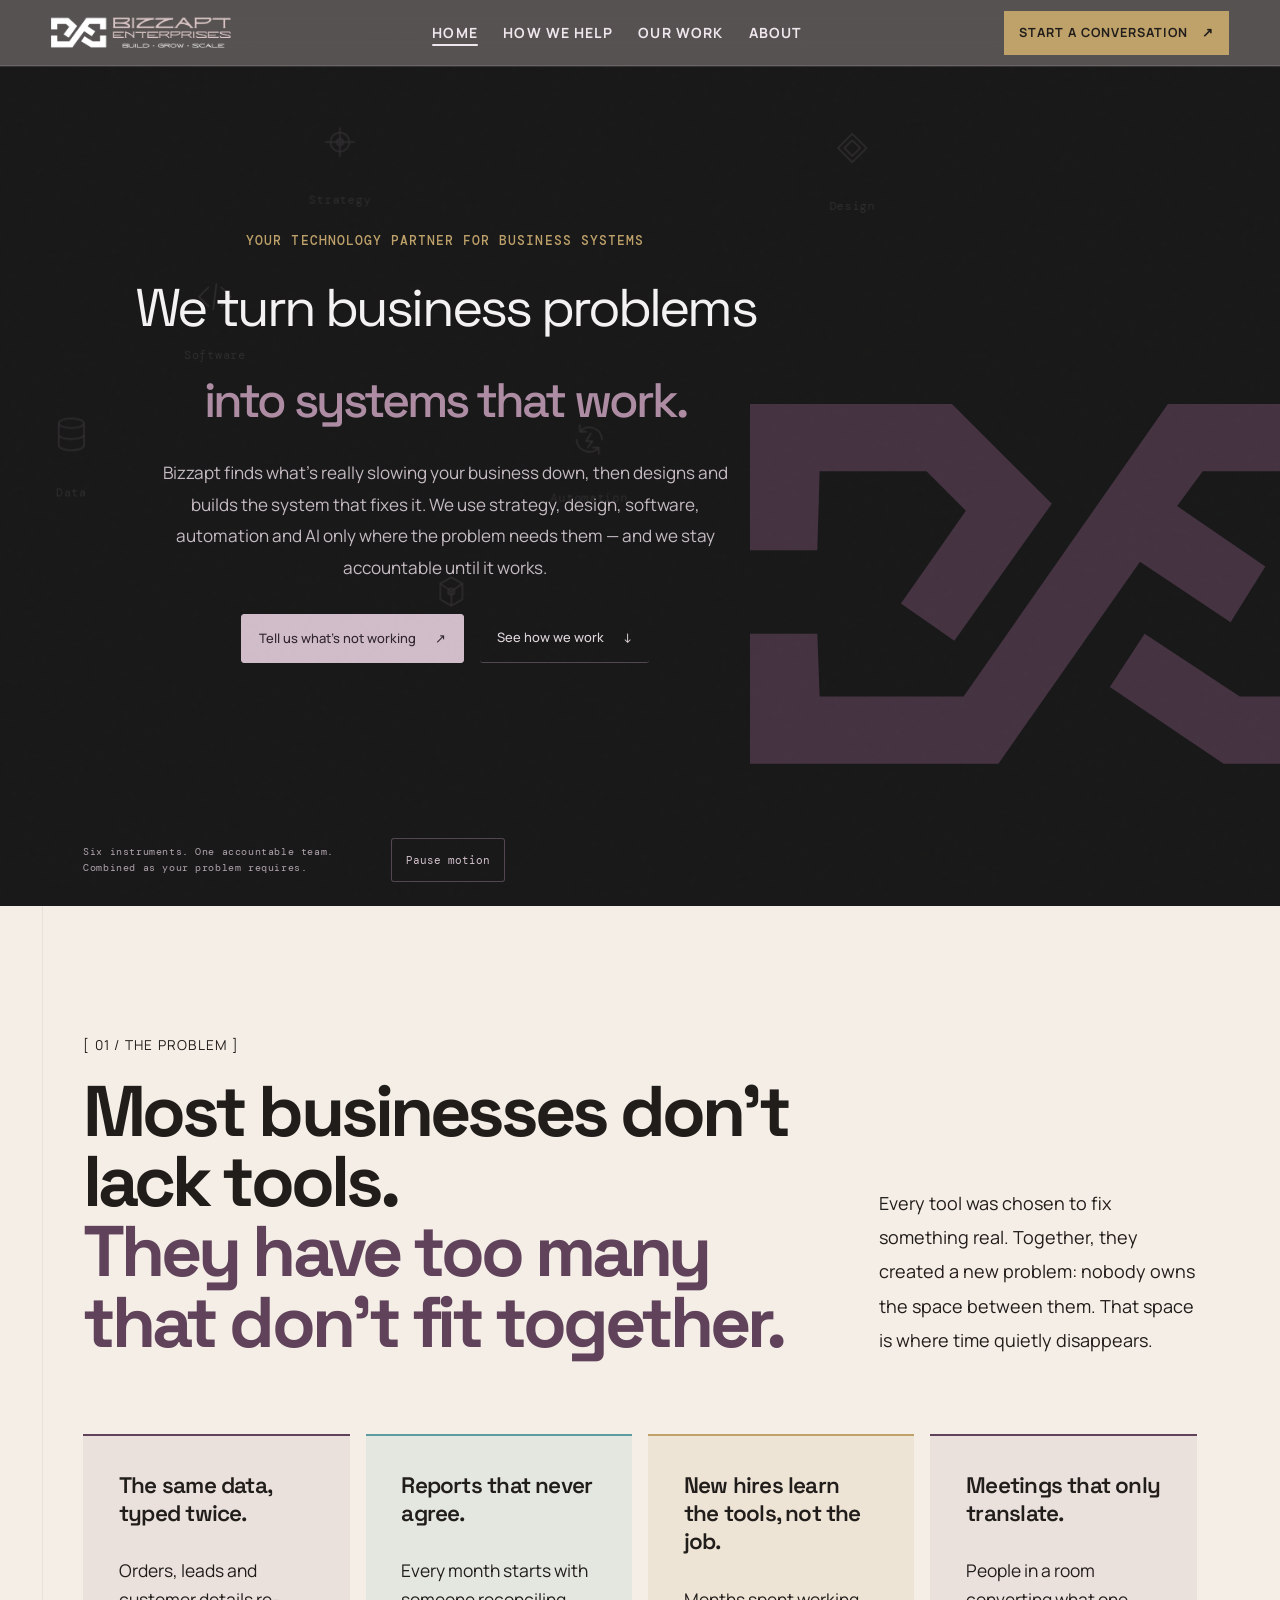
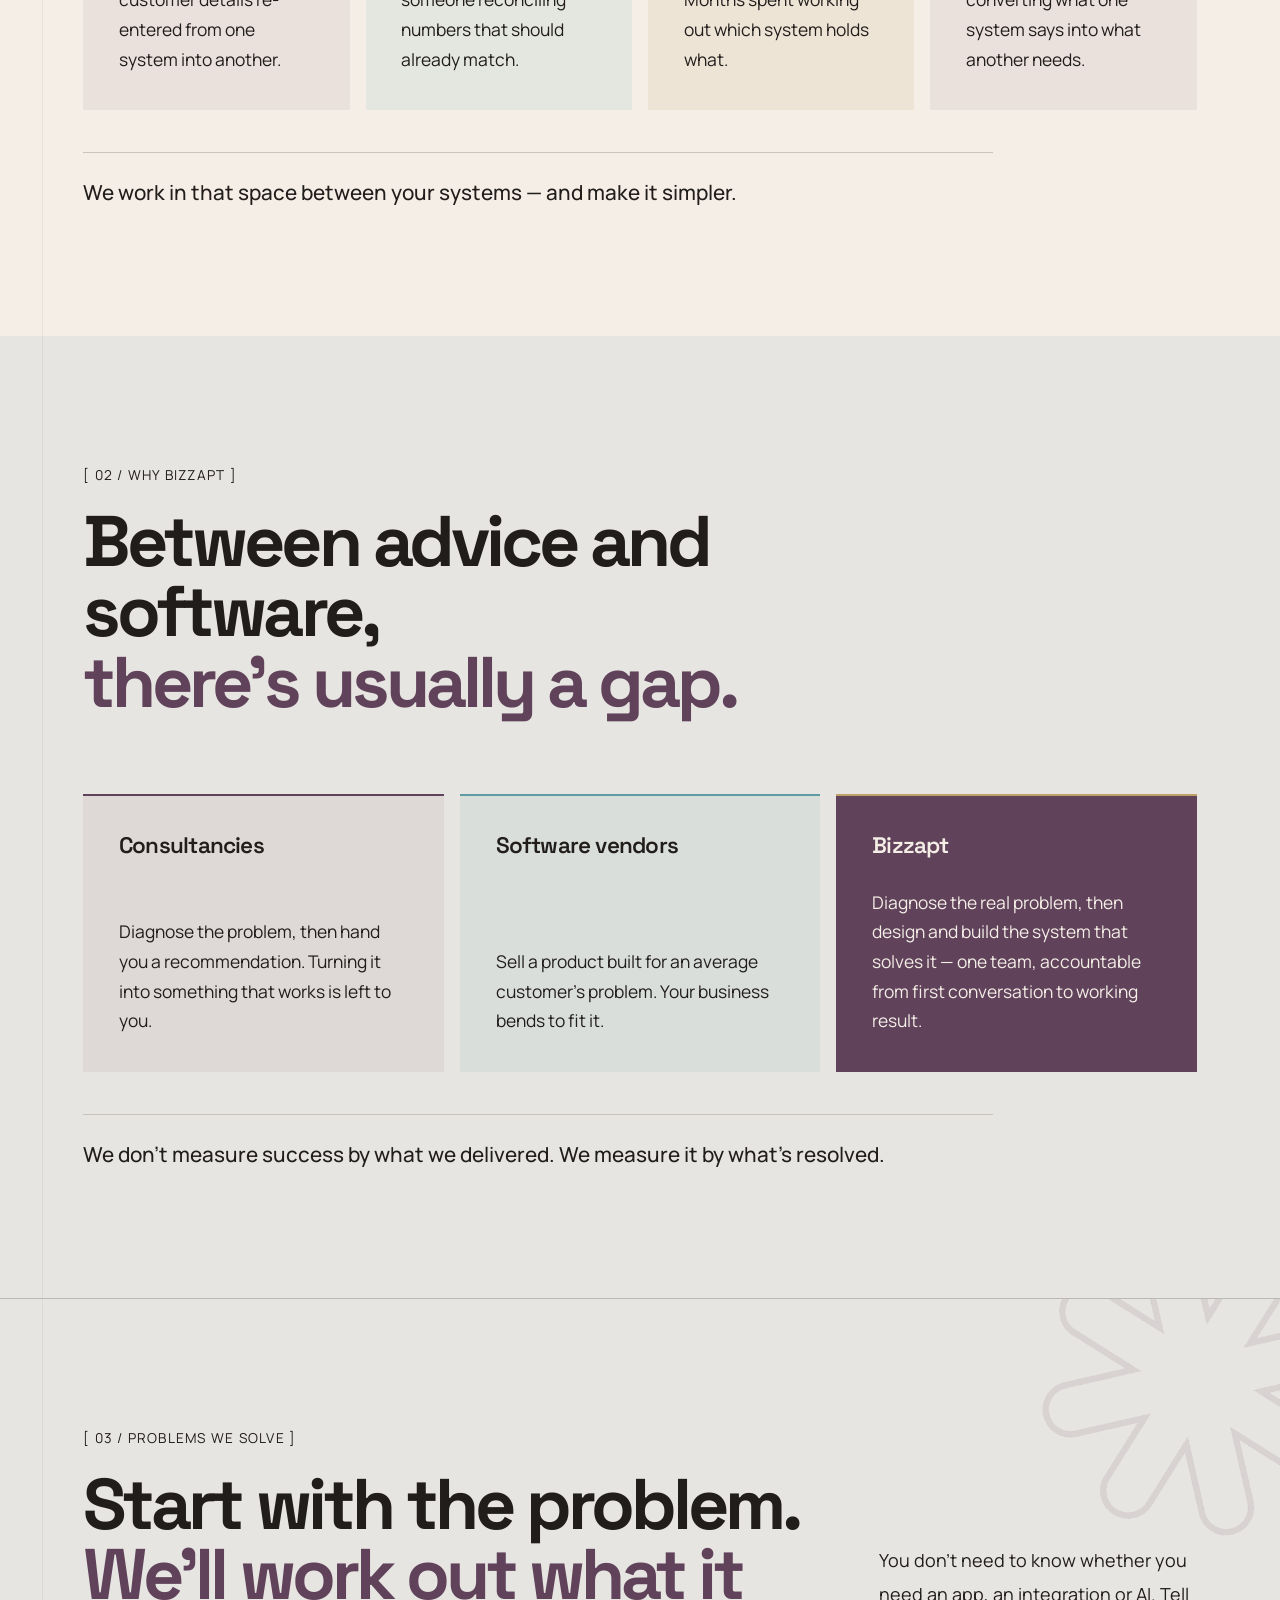
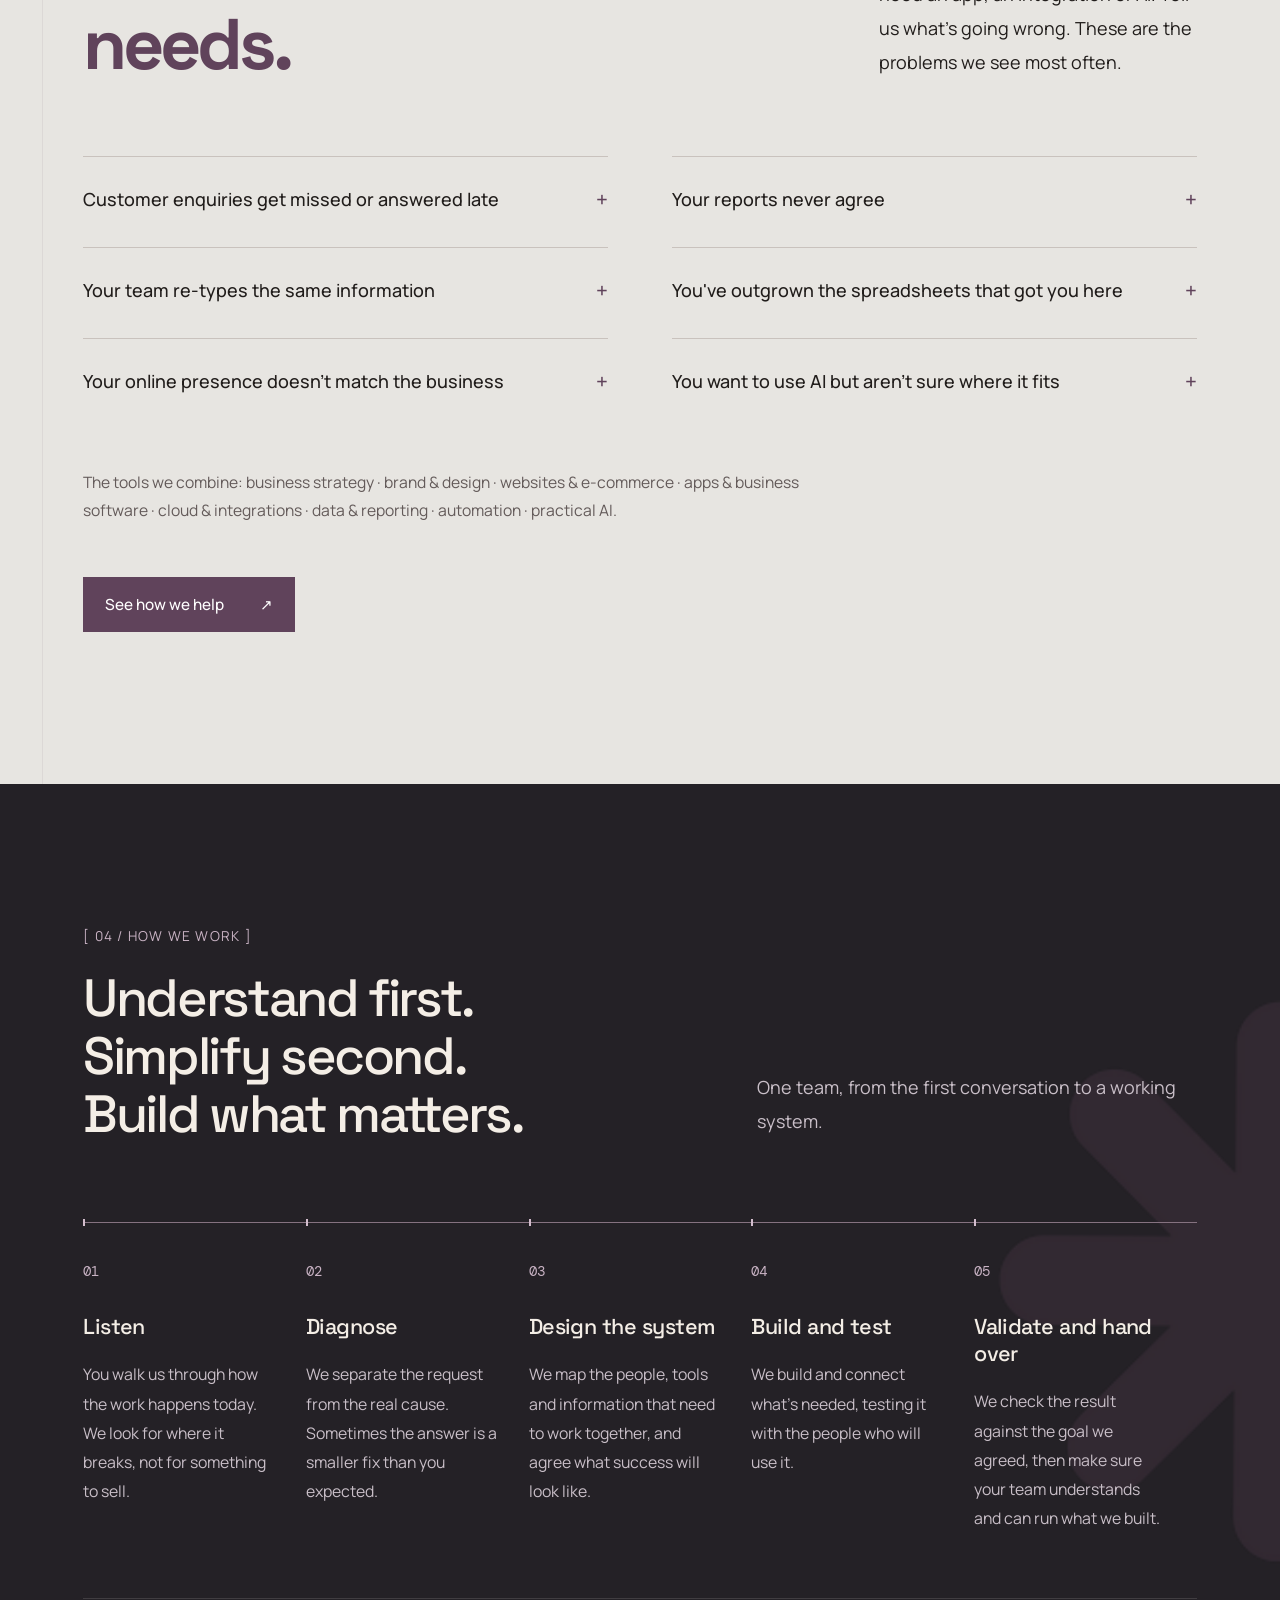
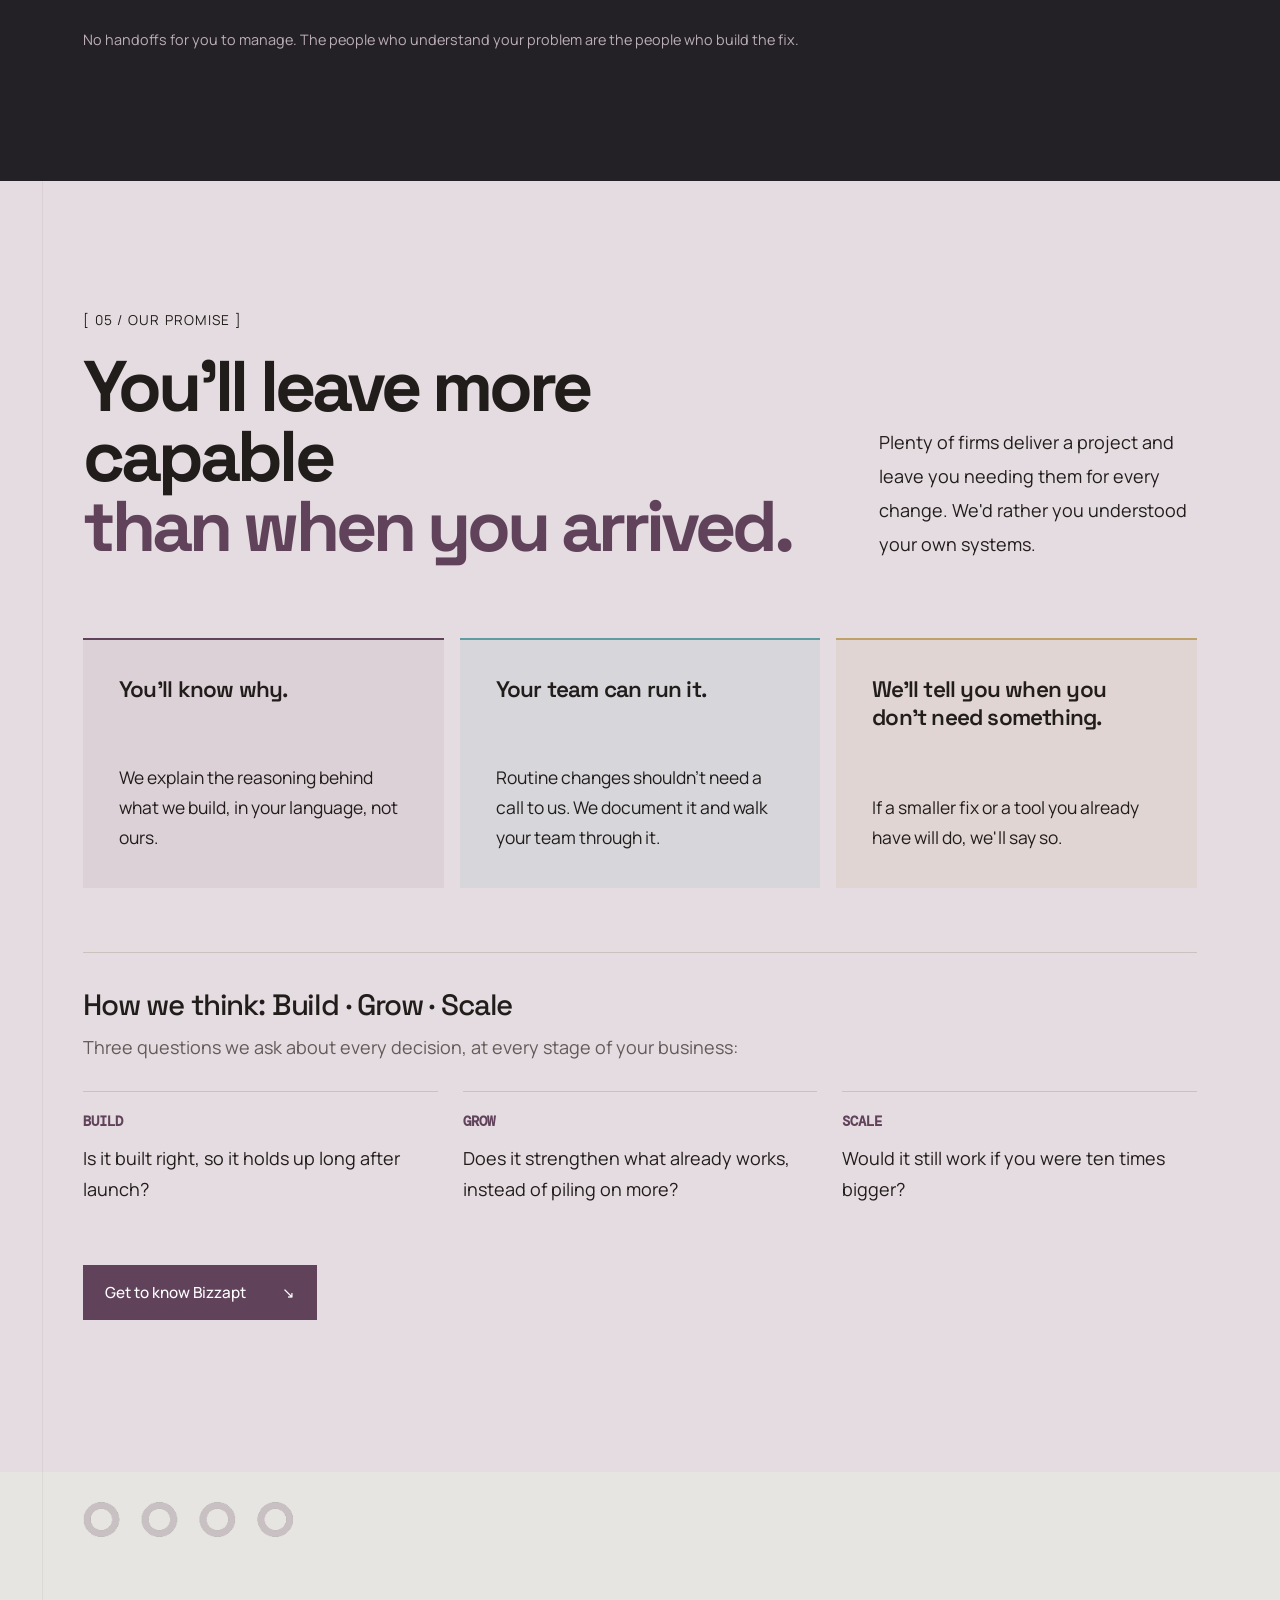
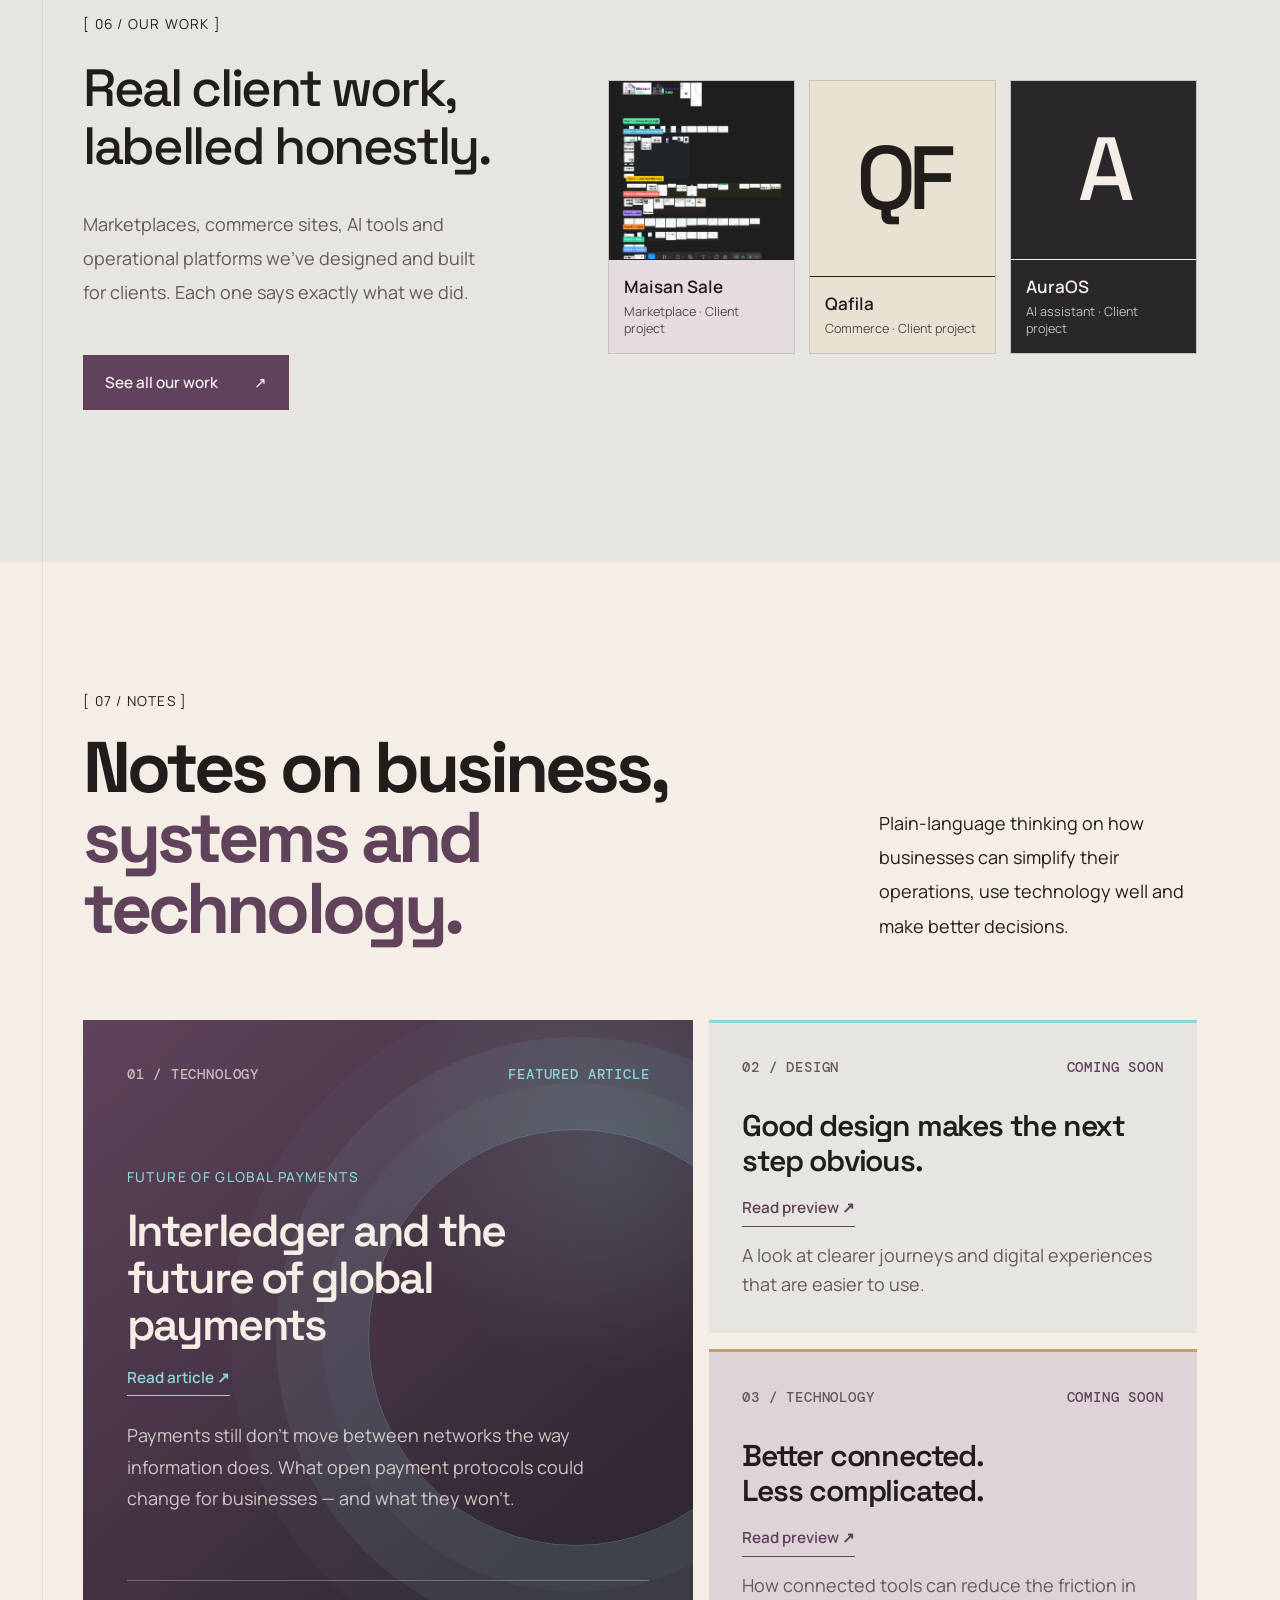
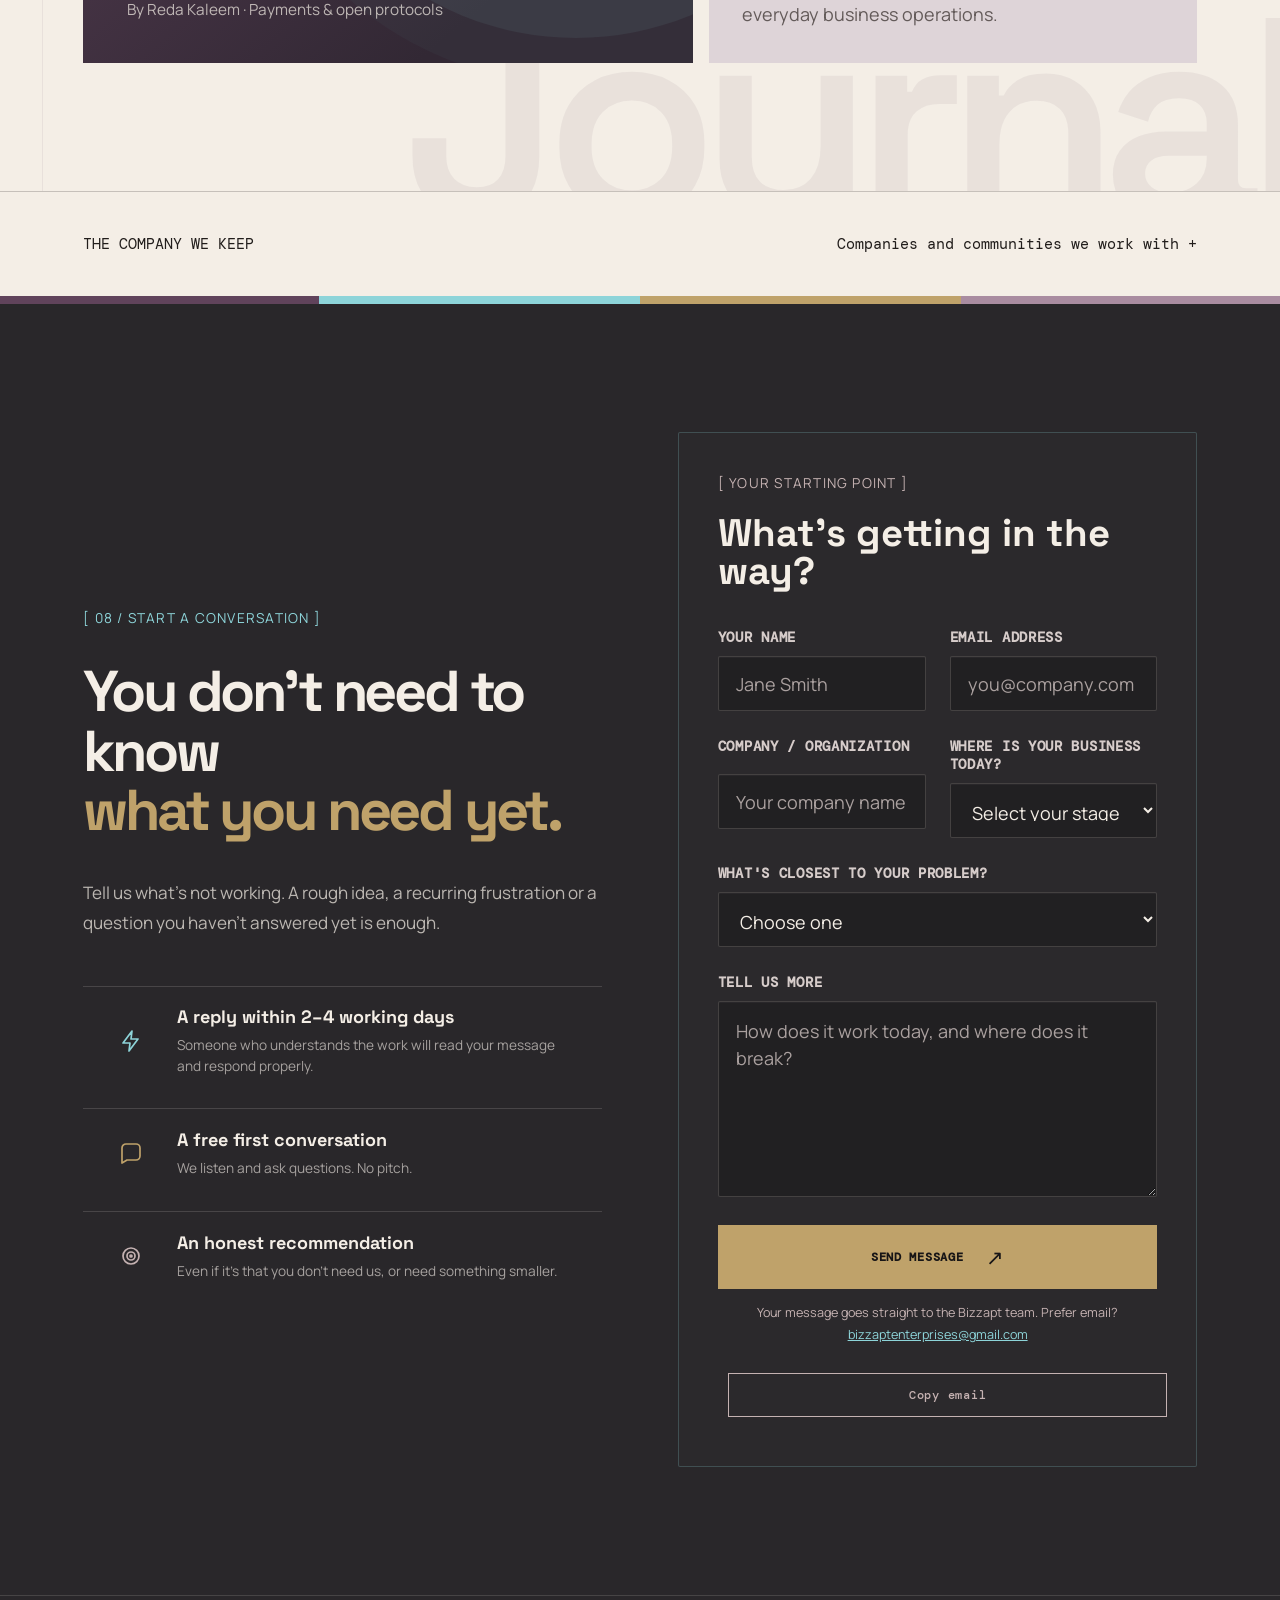
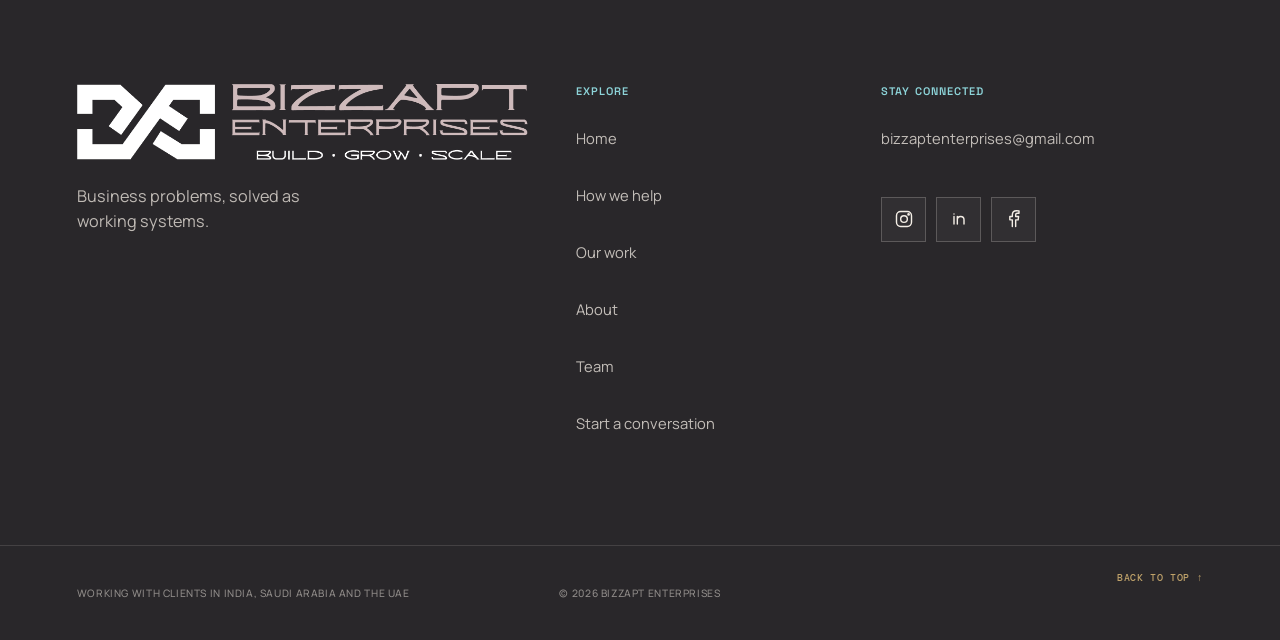
==== index.html @ 028627ac "Finalize responsive headline and refresh asset caches" ====
<!DOCTYPE html>

<html lang="en">
<head>
<meta charset="utf-8"/>
<meta content="width=device-width, initial-scale=1" name="viewport"/>
<meta content="Bizzapt finds what's slowing your business down, then designs and builds the system that fixes it — and stays accountable until it works." name="description"/>
<meta content="#f4eee6" name="theme-color"/>
<title>Bizzapt — Business problems, solved as working systems</title>
<link href="assets/logo.svg" media="(prefers-color-scheme: light)" rel="icon" type="image/svg+xml"/>
<link href="assets/favicon-dark.png" media="(prefers-color-scheme: dark)" rel="icon" type="image/png"/>
<link href="https://fonts.googleapis.com" rel="preconnect"/>
<link crossorigin="" href="https://fonts.gstatic.com" rel="preconnect"/>
<link href="https://fonts.googleapis.com/css2?family=DM+Mono:wght@400;500&amp;family=Manrope:wght@400;500;600;700;800&amp;family=Space+Grotesk:wght@400;500;600;700&amp;display=swap" rel="stylesheet"/>
<link href="styles.css" rel="stylesheet"/>
<link href="connections.css?v=spec-1" rel="stylesheet"/><meta content="Bizzapt" property="og:site_name"/><meta content="website" property="og:type"/><meta content="Bizzapt — Business problems, solved as working systems" property="og:title"/><meta content="Bizzapt finds what's slowing your business down, then designs and builds the system that fixes it — and stays accountable until it works." property="og:description"/><meta content="https://bizzapt-web.vercel.app/assets/bizzapt-social.png" property="og:image"/>
<meta content="1733" property="og:image:width"/>
<meta content="907" property="og:image:height"/>
<meta content="Bizzapt. Understand first. Simplify second. Build what matters." property="og:image:alt"/>
<meta content="summary_large_image" name="twitter:card"/>
<meta content="Bizzapt — Business problems, solved as working systems" name="twitter:title"/>
<meta content="Bizzapt finds what's slowing your business down, then designs and builds the system that fixes it — and stays accountable until it works." name="twitter:description"/>
<meta content="https://bizzapt-web.vercel.app/assets/bizzapt-social.png" name="twitter:image"/>
<link href="hero-field.css?v=6" rel="stylesheet"/><link href="typography.css?v=1" rel="stylesheet"/><link as="image" href="assets/brand-logo-dark.png" rel="preload"/><link href="spacing.css?v=blog-design-2" rel="stylesheet"/><link href="readability.css?v=1" rel="stylesheet"/><link href="homepage-spec.css?v=1" rel="stylesheet"/></head>
<body class="connected-site connected-home"><a class="skip-link" href="#main-content">Skip to main content</a>
<div aria-hidden="true" class="noise"></div>
<header class="site-header is-dark">
<a aria-label="Bizzapt home" class="brand" href="index.html"><img alt="Bizzapt" class="brand-lockup" data-logo-dark="assets/brand-logo-dark.png" data-logo-light="assets/brand-logo-light-v2.png" decoding="async" height="90" src="assets/brand-logo-dark.png" width="525"/></a>
<button aria-controls="primary-navigation" aria-expanded="false" aria-label="Open navigation" class="menu-toggle" type="button">MENU</button>
<nav aria-label="Primary navigation" class="desktop-nav" id="primary-navigation">
<a aria-current="page" class="active" href="index.html">Home</a><a href="services.html">How we help</a><a href="projects.html">Our work</a><a href="about.html">About</a>
</nav>
<a class="nav-cta" href="#contact">Start a conversation <span aria-hidden="true">↗</span></a>
</header>
<main id="main-content" tabindex="-1">
<section aria-labelledby="hero-title" class="floating-hero"><img alt="Bizzapt" class="hero-brand-mark" height="390" loading="eager" src="assets/logo.svg" width="700"/><ul aria-label="Explore our connected capabilities" class="solution-field"><li class="floating-module" style="--home-x:15%;--home-y:17%;--module-index:0"><div class="float-motion"><a aria-describedby="hero-detail-strategy" aria-label="Explore Strategy" class="floating-solution" data-solution="strategy" href="#ecosystem"><span class="solution-symbol"><svg aria-hidden="true" viewbox="0 0 24 24"><path d="M12 3v18M3 12h18"></path><circle cx="12" cy="12" r="6"></circle><circle cx="12" cy="12" r="2"></circle></svg></span><span class="solution-name">Strategy</span><span class="solution-detail" id="hero-detail-strategy"><strong>Strategy</strong><span>Find the real problem before choosing a fix.</span></span></a></div></li><li class="floating-module" style="--home-x:41%;--home-y:12%;--module-index:1"><div class="float-motion"><a aria-describedby="hero-detail-brand" aria-label="Explore Design" class="floating-solution" data-solution="brand" href="#ecosystem"><span class="solution-symbol"><svg aria-hidden="true" viewbox="0 0 24 24"><path d="m12 3 9 9-9 9-9-9Z"></path><path d="m12 7 5 5-5 5-5-5Z"></path></svg></span><span class="solution-name">Design</span><span class="solution-detail" id="hero-detail-brand"><strong>Design</strong><span>Make the system easy to use and easy to trust.</span></span></a></div></li><li class="floating-module" style="--home-x:83%;--home-y:19%;--module-index:2"><div class="float-motion"><a aria-describedby="hero-detail-software" aria-label="Explore Software" class="floating-solution" data-solution="software" href="#ecosystem"><span class="solution-symbol"><svg aria-hidden="true" viewbox="0 0 24 24"><path d="m8 6-6 6 6 6m8-12 6 6-6 6m-3-14-2 16"></path></svg></span><span class="solution-name">Software</span><span class="solution-detail" id="hero-detail-software"><strong>Software</strong><span>Build tools around how your team actually works.</span></span></a></div></li><li class="floating-module" style="--home-x:18%;--home-y:75%;--module-index:3"><div class="float-motion"><a aria-describedby="hero-detail-data" aria-label="Explore Data" class="floating-solution" data-solution="data" href="#ecosystem"><span class="solution-symbol"><svg aria-hidden="true" viewbox="0 0 24 24"><ellipse cx="12" cy="5" rx="8" ry="3"></ellipse><path d="M4 5v14c0 4 16 4 16 0V5M4 12c0 4 16 4 16 0"></path></svg></span><span class="solution-name">Data</span><span class="solution-detail" id="hero-detail-data"><strong>Data</strong><span>Give everyone one version of the numbers.</span></span></a></div></li><li class="floating-module" style="--home-x:76%;--home-y:71%;--module-index:4"><div class="float-motion"><a aria-describedby="hero-detail-automation" aria-label="Explore Automation" class="floating-solution" data-solution="automation" href="#ecosystem"><span class="solution-symbol"><svg aria-hidden="true" viewbox="0 0 24 24"><path d="M6 7a8 8 0 0 1 14 5M18 17a8 8 0 0 1-14-5M6 3v4h4m8 14v-4h-4"></path><path d="m13 8-3 5h4l-3 4"></path></svg></span><span class="solution-name">Automation</span><span class="solution-detail" id="hero-detail-automation"><strong>Automation</strong><span>Remove the work people repeat by hand.</span></span></a></div></li><li class="floating-module" style="--home-x:90%;--home-y:48%;--module-index:5"><div class="float-motion"><a aria-describedby="hero-detail-ai" aria-label="Explore AI" class="floating-solution" data-solution="ai" href="#ecosystem"><span class="solution-symbol"><svg aria-hidden="true" viewbox="0 0 24 24"><path d="m12 3 7 4v10l-7 4-7-4V7Z"></path><path d="m5 7 7 5 7-5m-7 5v9"></path><circle cx="12" cy="12" r="2"></circle></svg></span><span class="solution-name">AI</span><span class="solution-detail" id="hero-detail-ai"><strong>AI</strong><span>Handle the volume; leave the judgment with people.</span></span></a></div></li></ul><div class="field-copy"><p class="field-eyebrow">Your technology partner for business systems</p><h1 id="hero-title">We turn business problems<br/><strong><em>into systems that work.</em></strong></h1><p class="field-description">Bizzapt finds what's really slowing your business down, then designs and builds the system that fixes it. We use strategy, design, software, automation and AI only where the problem needs them — and we stay accountable until it works.</p><div class="field-actions"><a class="field-primary" href="#contact">Tell us what's not working <span aria-hidden="true">↗</span></a><a class="field-secondary" href="#process">See how we work <span aria-hidden="true">↓</span></a></div></div><div class="field-footer"><span>Six instruments. One accountable team. Combined as your problem requires.</span><button aria-pressed="false" class="field-motion-toggle" type="button"><span data-motion-control-label="">Pause motion</span></button></div></section><section aria-labelledby="problem-title" class="connected-section home-problem" id="problem"><header class="connected-heading"><div><p class="section-tag">[ 01 / THE PROBLEM ]</p><h2 id="problem-title">Most businesses don't lack tools.<br/><em>They have too many that don't fit together.</em></h2></div><p>Every tool was chosen to fix something real. Together, they created a new problem: nobody owns the space between them. That space is where time quietly disappears.</p></header><div class="home-card-grid home-card-grid-four"><article><h3>The same data, typed twice.</h3><p>Orders, leads and customer details re-entered from one system into another.</p></article><article><h3>Reports that never agree.</h3><p>Every month starts with someone reconciling numbers that should already match.</p></article><article><h3>New hires learn the tools, not the job.</h3><p>Months spent working out which system holds what.</p></article><article><h3>Meetings that only translate.</h3><p>People in a room converting what one system says into what another needs.</p></article></div><p class="home-section-note">We work in that space between your systems — and make it simpler.</p></section><section aria-labelledby="why-title" class="connected-section home-why" id="why-bizzapt"><header class="connected-heading"><div><p class="section-tag">[ 02 / WHY BIZZAPT ]</p><h2 id="why-title">Between advice and software,<br/><em>there's usually a gap.</em></h2></div></header><div class="home-card-grid"><article><h3>Consultancies</h3><p>Diagnose the problem, then hand you a recommendation. Turning it into something that works is left to you.</p></article><article><h3>Software vendors</h3><p>Sell a product built for an average customer's problem. Your business bends to fit it.</p></article><article class="is-bizzapt"><h3>Bizzapt</h3><p>Diagnose the real problem, then design and build the system that solves it — one team, accountable from first conversation to working result.</p></article></div><p class="home-section-note">We don't measure success by what we delivered. We measure it by what's resolved.</p></section>
<section aria-labelledby="ecosystem-title" class="connected-section ecosystem" id="ecosystem">
<header class="connected-heading"><div><p class="section-tag">[ 03 / PROBLEMS WE SOLVE ]</p><h2 id="ecosystem-title">Start with the problem.<br/><em>We'll work out what it needs.</em></h2></div><p>You don't need to know whether you need an app, an integration or AI. Tell us what's going wrong. These are the problems we see most often.</p></header>
<span aria-hidden="true" id="solutions"></span><div class="ecosystem-simple home-problems-grid"><details class="ecosystem-service"><summary data-node="strategy">Customer enquiries get missed or answered late<span aria-hidden="true">+</span></summary><p>A website, CRM and automated follow-up connected, so every enquiry has an owner and nothing waits in an inbox.</p></details><details class="ecosystem-service"><summary data-node="data">Your reports never agree<span aria-hidden="true">+</span></summary><p>One source of truth for the numbers, so the weekly reconciliation disappears instead of getting faster.</p></details><details class="ecosystem-service"><summary data-node="automation">Your team re-types the same information<span aria-hidden="true">+</span></summary><p>Systems that share data with each other, so it's entered once.</p></details><details class="ecosystem-service"><summary data-node="software">You've outgrown the spreadsheets that got you here<span aria-hidden="true">+</span></summary><p>Software built around how your business actually runs, including its exceptions.</p></details><details class="ecosystem-service"><summary data-node="brand">Your online presence doesn't match the business<span aria-hidden="true">+</span></summary><p>A clear brand and website that explain what you do and turn interest into enquiries or sales.</p></details><details class="ecosystem-service"><summary data-node="ai">You want to use AI but aren't sure where it fits<span aria-hidden="true">+</span></summary><p>AI on the repetitive, high-volume parts of the work, with people reviewing anything that matters.</p></details></div>
<p class="home-tools-line">The tools we combine: business strategy · brand &amp; design · websites &amp; e-commerce · apps &amp; business software · cloud &amp; integrations · data &amp; reporting · automation · practical AI.</p><a class="peek-cta" href="services.html">See how we help <span aria-hidden="true">↗</span></a></section>
<section aria-labelledby="process-title" class="work-timeline" id="process">
<div aria-hidden="true" class="work-flower"><img alt="" decoding="async" height="269" loading="lazy" src="assets/design-library/asterisk-plum.png" width="269"/></div>
<header class="work-timeline-heading"><div><p class="section-tag">[ 04 / HOW WE WORK ]</p><h2 id="process-title">Understand first. Simplify second.<br/><em>Build what matters.</em></h2></div><p>One team, from the first conversation to a working system.</p></header>
<ol class="work-timeline-steps"><li><span aria-hidden="true" class="work-step-number">01</span><h3>Listen</h3><p>You walk us through how the work happens today. We look for where it breaks, not for something to sell.</p></li><li><span aria-hidden="true" class="work-step-number">02</span><h3>Diagnose</h3><p>We separate the request from the real cause. Sometimes the answer is a smaller fix than you expected.</p></li><li><span aria-hidden="true" class="work-step-number">03</span><h3>Design the system</h3><p>We map the people, tools and information that need to work together, and agree what success will look like.</p></li><li><span aria-hidden="true" class="work-step-number">04</span><h3>Build and test</h3><p>We build and connect what's needed, testing it with the people who will use it.</p></li><li><span aria-hidden="true" class="work-step-number">05</span><h3>Validate and hand over</h3><p>We check the result against the goal we agreed, then make sure your team understands and can run what we built.</p></li></ol><p class="work-timeline-note">No handoffs for you to manage. The people who understand your problem are the people who build the fix.</p></section><section aria-labelledby="promise-title" class="connected-section home-promise" id="promise"><header class="connected-heading"><div><p class="section-tag">[ 05 / OUR PROMISE ]</p><h2 id="promise-title">You'll leave more capable<br/><em>than when you arrived.</em></h2></div><p>Plenty of firms deliver a project and leave you needing them for every change. We'd rather you understood your own systems.</p></header><div class="home-card-grid"><article><h3>You'll know why.</h3><p>We explain the reasoning behind what we build, in your language, not ours.</p></article><article><h3>Your team can run it.</h3><p>Routine changes shouldn't need a call to us. We document it and walk your team through it.</p></article><article><h3>We'll tell you when you don't need something.</h3><p>If a smaller fix or a tool you already have will do, we'll say so.</p></article></div><div class="home-promise-thinking"><h3>How we think: Build · Grow · Scale</h3><p>Three questions we ask about every decision, at every stage of your business:</p><dl><div><dt>Build</dt><dd>Is it built right, so it holds up long after launch?</dd></div><div><dt>Grow</dt><dd>Does it strengthen what already works, instead of piling on more?</dd></div><div><dt>Scale</dt><dd>Would it still work if you were ten times bigger?</dd></div></dl><a class="peek-cta" href="about.html">Get to know Bizzapt <span aria-hidden="true">↘</span></a></div></section>

<section aria-labelledby="work-title" class="connected-section project-peek" id="work">
<img alt="" aria-hidden="true" class="section-pattern peek-rings" decoding="async" height="45" loading="lazy" src="assets/design-library/circles-plum.png" width="265"/>
<div class="project-peek-copy"><p class="section-tag">[ 06 / OUR WORK ]</p><h2 id="work-title">Real client work,<br/><em>labelled honestly.</em></h2><p>Marketplaces, commerce sites, AI tools and operational platforms we've designed and built for clients. Each one says exactly what we did.</p><a class="peek-cta" href="projects.html">See all our work <span aria-hidden="true">↗</span></a></div>
<div class="home-work-cards"><a href="projects.html#maisan-sale"><img alt="Maisan Sale marketplace interface preview" loading="lazy" src="assets/projects/maisan-sale/flow-overview.png"/><span>Maisan Sale <small>Marketplace · Client project</small></span></a><a class="tone-gold" href="projects.html#qafila"><b aria-hidden="true">QF</b><span>Qafila <small>Commerce · Client project</small></span></a><a class="tone-dark" href="projects.html#auraos"><b aria-hidden="true">A</b><span>AuraOS <small>AI assistant · Client project</small></span></a></div>
</section>
<section aria-labelledby="blog-title" class="connected-section blog-preview" id="blog">
<span aria-hidden="true" class="blog-wordmark">Journal</span>
<header class="connected-heading"><div><p class="section-tag">[ 07 / NOTES ]</p><h2 id="blog-title">Notes on business,<br/><em>systems and technology.</em></h2></div><p>Plain-language thinking on how businesses can simplify their operations, use technology well and make better decisions.</p></header>
<div class="blog-editorial">
<article class="blog-feature"><div class="blog-entry-meta"><span>01 / TECHNOLOGY</span><span>FEATURED ARTICLE</span></div><div class="blog-feature-body"><p class="blog-feature-label">FUTURE OF GLOBAL PAYMENTS</p><h3><button aria-controls="blog-dialog" aria-haspopup="dialog" class="blog-title-button" data-blog-open="interledger" type="button">Interledger and the future of global payments<span class="blog-open-hint">Read article ↗</span></button></h3><p>Payments still don't move between networks the way information does. What open payment protocols could change for businesses — and what they won't.</p></div><div class="blog-entry-footer">By Reda Kaleem · Payments &amp; open protocols</div></article>
<div class="blog-side-stories"><article class="blog-short"><div class="blog-entry-meta"><span>02 / DESIGN</span><span>COMING SOON</span></div><h3><button aria-controls="blog-dialog" aria-haspopup="dialog" class="blog-title-button" data-blog-open="design" type="button">Good design makes the next step obvious.<span class="blog-open-hint">Read preview ↗</span></button></h3><p>A look at clearer journeys and digital experiences that are easier to use.</p></article><article class="blog-short"><div class="blog-entry-meta"><span>03 / TECHNOLOGY</span><span>COMING SOON</span></div><h3><button aria-controls="blog-dialog" aria-haspopup="dialog" class="blog-title-button" data-blog-open="technology" type="button">Better connected.<br/>Less complicated.<span class="blog-open-hint">Read preview ↗</span></button></h3><p>How connected tools can reduce the friction in everyday business operations.</p></article></div>
</div>
</section>
<details class="partner-disclosure"><summary><span>THE COMPANY WE KEEP</span><span>Companies and communities we work with +</span></summary><section aria-labelledby="partners-title" class="partners">
<header class="partners-head">
<div><p class="section-tag">[ WHERE WE WORK AND LEARN ]</p><h2 id="partners-title">Where we work<br/><em>and learn.</em></h2></div>
<div aria-label="Filter partners" class="partner-filters" role="group">
<button aria-pressed="true" class="active" data-partner-filter="all" type="button">ALL</button>
<button aria-pressed="false" data-partner-filter="company" type="button">COMPANIES</button>
<button aria-pressed="false" data-partner-filter="community" type="button">COMMUNITIES</button>
</div>
</header>
<div aria-live="polite" class="partner-cards">
<article class="partner-card" data-partner-type="company"><div class="partner-image has-logo"><img alt="Double Digits logo" decoding="async" loading="lazy" src="assets/partners/double-digits.png"/></div><div><small>CLIENT / 01</small><h3>Double Digits</h3></div></article>
<article class="partner-card" data-partner-type="company"><div class="partner-image has-logo"><img alt="Lords Skill Academy logo" decoding="async" loading="lazy" src="assets/partners/lords-skill-academy.png"/></div><div><small>CLIENT / 02</small><h3>Lords Skill Academy</h3></div></article>
<article class="partner-card" data-partner-type="community"><div class="partner-image has-logo"><img alt="IEEE logo" decoding="async" loading="lazy" src="assets/partners/ieee.jpeg"/></div><div><small>COMMUNITY / 01</small><h3>IEEE</h3></div></article>

<article class="partner-card" data-partner-type="community"><div class="partner-image has-logo"><img alt="CodeWave Hub logo" decoding="async" loading="lazy" src="assets/partners/codewave-hub.png"/></div><div><small>COMMUNITY / 03</small><h3>CodeWave Hub</h3></div></article>

<!-- TODO: Add E-Cell when its logo is supplied. --></div>
</section></details>
<section aria-labelledby="contact-title" class="contact" id="contact">
<div class="contact-copy">
<p class="section-tag">[ 08 / START A CONVERSATION ]</p>
<h2 id="contact-title">You don’t need to know<br/><em>what you need yet.</em></h2>
<p class="contact-lead">Tell us what's not working. A rough idea, a recurring frustration or a question you haven't answered yet is enough.</p>
<div class="contact-promises">
<article><span aria-hidden="true"><svg viewbox="0 0 24 24"><path d="m13 2-9 12h7l-1 8 9-12h-7l1-8Z"></path></svg></span><div><h3>A reply within 2–4 working days</h3><p>Someone who understands the work will read your message and respond properly.</p></div></article>
<article><span aria-hidden="true"><svg viewbox="0 0 24 24"><path d="M21 15a4 4 0 0 1-4 4H8l-5 3V7a4 4 0 0 1 4-4h10a4 4 0 0 1 4 4v8Z"></path></svg></span><div><h3>A free first conversation</h3><p>We listen and ask questions. No pitch.</p></div></article>
<article><span aria-hidden="true"><svg viewbox="0 0 24 24"><circle cx="12" cy="12" r="8"></circle><circle cx="12" cy="12" r="4"></circle><circle cx="12" cy="12" r="1"></circle></svg></span><div><h3>An honest recommendation</h3><p>Even if it's that you don't need us, or need something smaller.</p></div></article>
</div>
</div>
<form action="https://formspree.io/f/xzebpoby" class="contact-form" id="project-form" method="POST">
<input name="_subject" type="hidden" value="New Bizzapt project enquiry"/>
<div class="form-heading"><p class="section-tag">[ YOUR STARTING POINT ]</p><h3>What's getting in the way?</h3></div>
<div class="form-grid">
<label><span>Your name</span><input autocomplete="name" name="name" placeholder="Jane Smith" required="" type="text"/></label>
<label><span>Email address</span><input autocomplete="email" name="email" placeholder="you@company.com" required="" type="email"/></label>
<label><span>Company / organization</span><input autocomplete="organization" name="company" placeholder="Your company name" type="text"/></label>
<label><span>Where is your business today?</span><select name="stage" required=""><option disabled="" selected="" value="">Select your stage</option><option>Just getting started</option><option>Growing, and systems are starting to strain</option><option>Established, with tools that don't fit together</option><option>Large organisation, specific problem to solve</option></select></label>
<label class="form-wide"><span>What's closest to your problem?</span><select name="accomplishment" required=""><option disabled="" selected="" value="">Choose one</option><option>Things fall through the cracks (enquiries, follow-ups, tasks)</option><option>Our numbers and reports don't agree</option><option>We do too much by hand</option><option>Our tools don't talk to each other</option><option>Our website or brand doesn't reflect the business</option><option>We're launching something new</option><option>We want to know where AI fits</option><option>Not sure yet</option></select></label>
<label class="form-wide"><span>Tell us more</span><textarea name="message" placeholder="How does it work today, and where does it break?" required="" rows="6"></textarea></label>
</div>
<button data-default-label="SEND MESSAGE" type="submit">SEND MESSAGE <span aria-hidden="true">↗</span></button>
<p class="form-note" id="form-note">Your message goes straight to the Bizzapt team. Prefer email? <a href="mailto:bizzaptenterprises@gmail.com">bizzaptenterprises@gmail.com</a> <button class="contact-copy-email" data-copy-email="bizzaptenterprises@gmail.com" type="button">Copy email</button><small aria-live="polite" class="copy-status"></small></p>
<p aria-live="polite" class="form-status" hidden="" id="form-status" role="status"></p>
</form>
</section>
<dialog aria-describedby="blog-dialog-description" aria-labelledby="blog-dialog-title" class="blog-dialog" id="blog-dialog"><button aria-label="Close article preview" autofocus="" class="blog-dialog-close" data-blog-close="" type="button">×</button><p class="section-tag" data-blog-category=""></p><h2 id="blog-dialog-title"></h2><p class="blog-author" data-blog-author="" hidden=""></p><p data-blog-description="" id="blog-dialog-description"></p><p class="blog-dialog-preview" data-blog-preview=""></p><div class="blog-article-content" data-blog-content=""></div><div class="blog-dialog-footer"><a class="peek-cta" data-blog-external="" hidden="" rel="noopener noreferrer" target="_blank">Read full article <span aria-hidden="true">↗</span><span class="blog-external-note">Opens in a new tab</span></a><p data-blog-pending="">Full article coming soon.</p></div></dialog><template id="blog-interledger-content"><p>What happens when value can move between networks the way information moves between computers?</p><p>A photo can cross the world before you finish this sentence. Money still has to negotiate banks, currencies, payment providers, fees and—on a bad day—a heroic amount of waiting.</p><p><strong>That mismatch is the problem Interledger is built to rethink.</strong></p><p><strong>The goal is not one giant global payment system. It is many systems that know how to talk to one another.</strong></p><img alt="" height="919" loading="lazy" src="assets/blog/interledger/image2.png" width="2046"/><p><strong>Visual 1. Traditional cross-border payments add network-specific hand-offs; Interledger introduces a shared routing layer.  Source: </strong><a href="https://interledger.org/developers/get-started/" rel="noopener noreferrer" target="_blank"><strong>Interledger Protocol overview</strong></a></p><h3>First, the uncomfortable number</h3><p>The World Bank’s latest published quarterly report puts the global average cost of sending a $200 remittance at <strong>6.36%</strong>. Banks averaged <strong>14.99%</strong>—while the UN target is below 3% by 2030.</p><p>Digital options are cheaper on average, but “cheaper” is not the same as “frictionless.” Cross-border payments still trail domestic payments on cost, speed, access and transparency; the BIS identifies limited interoperability as a central constraint.</p><img alt="" height="920" loading="lazy" src="assets/blog/interledger/image1.png" width="2046"/><p><strong>Visual 2. Selected Q3 2025 remittance-cost benchmarks. “MTO” means money-transfer operator.  Source: </strong><a href="https://remittanceprices.worldbank.org/sites/default/files/2026-04/RPW_main_report_and_annex_Q325.pdf" rel="noopener noreferrer" target="_blank"><strong>World Bank, Remittance Prices Worldwide Q3 2025</strong></a></p><p><strong>Target reference: </strong><a href="https://sdgs.un.org/goals/goal10" rel="noopener noreferrer" target="_blank"><strong>UN Sustainable Development Goal 10.c</strong></a></p><h3>So what does Interledger actually do?</h3><p>Interledger Protocol (ILP) is an open protocol suite for sending <strong>packets of value</strong> across independent payment networks. A sender sends packets; connectors forward them—potentially applying currency conversion—and a receiver fulfils or rejects them.</p><p>A larger payment can be split into many small packets. That makes the protocol a natural foundation for low-value and streaming-payment ideas. ILP is not a new bank, wallet or currency. It is infrastructure designed to connect them.</p><h3>Then Open Payments makes it usable</h3><p>Interledger answers <strong>how value can move</strong>. <strong>Open Payments</strong> gives applications a standard way to set up payments between enabled accounts—using resources for incoming payments, quotes and outgoing payments, plus delegated authorization.</p><p>Its wallet addresses are public HTTPS identifiers, such as <strong>https://wallet.example/reda</strong>. Simple on the surface; provider infrastructure underneath.</p><h3>From payment buttons to payment flows</h3><p>Most online payments are events: click, pay, done. Packetized value makes a different design space imaginable—money that moves in tiny amounts as content, compute or services are consumed.</p><img alt="" height="1211" loading="lazy" src="assets/blog/interledger/image3.png" width="2047"/><p><strong>Visual 3. Four builder-facing patterns enabled by small, programmable transfers.  Source: </strong><a href="https://interledger.org/developers/rfcs/interledger-architecture/" rel="noopener noreferrer" target="_blank"><strong>Interledger architecture</strong></a></p><p>A reader could tip a creator a few paise while reading. A wallet could pay another provider across currencies. A product could charge for one API call instead of one monthly subscription. An AI agent could—once explicitly authorized—purchase a query or burst of compute without opening a checkout page.</p><p>The important word is <strong>could</strong>. Interledger supplies routing primitives, not instant product-market fit. Someone still has to build the provider relationships, permissions, user experience and economics.</p><h3>Connected money needs connected evidence</h3><p>Interoperability can spread a single transaction across more systems. When something goes wrong, investigators may need to correlate transaction IDs, timestamps, authorization events, quotes and provider logs to reconstruct the route.</p><img alt="" height="761" loading="lazy" src="assets/blog/interledger/image4.png" width="2046"/><p><strong>Visual 4. A conceptual digital-forensics trail around an interoperable payment. Digital forensics is a complementary investigation layer—not a component of ILP itself.</strong></p><p>The research question is compelling: can investigators reconstruct the journey of money with the same discipline cybersecurity teams use to reconstruct an attack? Doing that well requires trustworthy logs, clock synchronization, evidence retention, access controls and cooperation across providers and jurisdictions.</p><h3>A protocol cannot delete reality</h3><p>Interledger addresses one huge piece of the puzzle: <strong>interoperability</strong>. It does not make regulation, KYC/AML, sanctions checks, liquidity, foreign-exchange risk, fraud, disputes, taxation or consumer protection disappear. The BIS is blunt on this point: technical innovation alone cannot overcome every institutional difference in cross-border payments.</p><p><strong>Interledger is best understood as a common route—not a magic shortcut around finance.</strong></p><h3>Traditional vs. interoperable</h3><div class="blog-table"><table><tr><th><p><strong>Lens</strong></p></th><th><p><strong>Traditional model</strong></p></th><th><p><strong>Interledger-style model</strong></p></th></tr><tr><td><p><strong>Architecture</strong></p></td><td><p><strong>Network-specific links</strong></p></td><td><p><strong>Shared protocol across networks</strong></p></td></tr><tr><td><p><strong>Integration</strong></p></td><td><p><strong>Many bespoke connections</strong></p></td><td><p><strong>Common routing + standard APIs</strong></p></td></tr><tr><td><p><strong>Value movement</strong></p></td><td><p><strong>Often one large transaction</strong></p></td><td><p><strong>Can use many low-value packets</strong></p></td></tr><tr><td><p><strong>Currencies</strong></p></td><td><p><strong>Corridor/provider dependent</strong></p></td><td><p><strong>Protocol is currency agnostic</strong></p></td></tr><tr><td><p><strong>Existing systems</strong></p></td><td><p><strong>Wrapped or separately integrated</strong></p></td><td><p><strong>Designed to connect them</strong></p></td></tr><tr><td><p><strong>Reality check</strong></p></td><td><p><strong>Mature rails and rules</strong></p></td><td><p><strong>Adoption, liquidity and compliance still required</strong></p></td></tr></table></div><p><strong>Visual 5. An architecture comparison—not a claim of guaranteed speed, cost or adoption.</strong></p><h3>The builder question</h3><p>For builders, the exciting question is not “Will Interledger fix global finance?” It is smaller, sharper and more useful:</p><p><strong>What can we build when software can route value as naturally as it routes information?</strong></p><p>A cross-border student wallet. A pay-per-second learning platform. A creator stream. An AI-agent budget with explicit limits. A fraud-investigation dashboard that follows a payment across providers.</p><p>This is where builders can contribute: by prototyping the interfaces, safeguards and business models that turn an open protocol into something people can actually use.</p><p><strong>Different networks. Different currencies. One connected future.</strong></p><h3>Sources &amp; verification notes</h3><p><strong>1. World Bank: </strong><a href="https://remittanceprices.worldbank.org/sites/default/files/2026-04/RPW_main_report_and_annex_Q325.pdf" rel="noopener noreferrer" target="_blank"><strong>Remittance Prices Worldwide — Q3 2025 report</strong></a></p><p><strong>2. United Nations: </strong><a href="https://sdgs.un.org/goals/goal10" rel="noopener noreferrer" target="_blank"><strong>Sustainable Development Goal 10.c</strong></a></p><p><strong>3. Interledger Foundation: </strong><a href="https://interledger.org/developers/get-started/" rel="noopener noreferrer" target="_blank"><strong>Interledger Protocol overview</strong></a></p><p><strong>4. Interledger Foundation: </strong><a href="https://interledger.org/developers/rfcs/interledger-protocol/" rel="noopener noreferrer" target="_blank"><strong>Interledger Protocol V4 specification</strong></a></p><p><strong>5. Open Payments: </strong><a href="https://openpayments.dev/introduction/op-concepts/" rel="noopener noreferrer" target="_blank"><strong>Open Payments concepts</strong></a></p><p><strong>6. Bank for International Settlements: </strong><a href="https://www.bis.org/publications/paper-167-cross-border-payment-technologies-innovations-and-challenges" rel="noopener noreferrer" target="_blank"><strong>Cross-border payment technologies: innovations and challenges (11 March 2026)</strong></a></p><p><strong>Editorial note: future-facing use cases are framed as possibilities, not deployment or performance claims. The digital-forensics diagram is a research concept around the ecosystem, not an ILP feature.</strong></p></template></main>
<footer class="site-footer">
<div class="footer-main">
<div class="footer-brand-block"><a aria-label="Bizzapt home" class="footer-logo" href="index.html"><img alt="Bizzapt" decoding="async" loading="lazy" src="assets/brand-logo-dark.png"/></a><p>Business problems, solved as working systems.</p></div>
<div class="footer-column"><h2>Explore</h2><a href="index.html">Home</a><a href="services.html">How we help</a><a href="projects.html">Our work</a><a href="about.html">About</a><a href="about.html#team">Team</a><a href="index.html#contact">Start a conversation</a></div>
<div class="footer-connect"><h2>Stay connected</h2><!-- TODO: Replace Gmail with the Bizzapt domain email when supplied. --><a class="footer-email" href="mailto:bizzaptenterprises@gmail.com">bizzaptenterprises@gmail.com</a><div aria-label="Bizzapt social profiles" class="social-links">
<a aria-label="Bizzapt on Instagram" href="https://www.instagram.com/bizzaptenterprises/" rel="noopener noreferrer" target="_blank"><svg viewbox="0 0 24 24"><rect height="18" rx="5" width="18" x="3" y="3"></rect><circle cx="12" cy="12" r="4"></circle><circle cx="17.5" cy="6.5" r=".8"></circle></svg></a>
<a aria-label="Bizzapt on LinkedIn" href="https://www.linkedin.com/in/bizzapt-enterprises" rel="noopener noreferrer" target="_blank"><svg viewbox="0 0 24 24"><path d="M6 9v9M6 6v.01M10 18v-5a4 4 0 0 1 8 0v5M10 9v9"></path></svg></a>
<a aria-label="Bizzapt on Facebook" href="https://www.facebook.com/profile.php?id=61592254697537" rel="noopener noreferrer" target="_blank"><svg viewbox="0 0 24 24"><path d="M14 21v-8h3l.5-4H14V7c0-1.2.4-2 2-2h2V2.3c-.7-.2-1.7-.3-3-.3-3 0-5 1.8-5 5v2H7v4h3v8"></path></svg></a>
</div></div>
</div>
<div class="footer-bottom"><p>Working with clients in India, Saudi Arabia and the UAE</p><p>© <span class="current-year">2026</span> Bizzapt Enterprises</p><a href="#main-content">BACK TO TOP ↑</a></div>
</footer>
<script src="script.js?v=spec-1" type="module"></script>
<script src="connections.js?v=spec-1" type="module"></script><script src="hero-motion.mjs?v=4" type="module"></script><script src="nav-glass.mjs?v=2" type="module"></script><script src="blog-dialog.mjs?v=3" type="module"></script></body>
</html>
---- styles.css ----
:root{--ink:#211d1b;--paper:#f4eee6;--plum:#60435b;--rose:#c5b2b2;--blue:#5e7d8b;--acid:#d7e762;--orange:#e8653d;--line:rgba(33,29,27,.22);--display:'Playfair Display',Georgia,serif;--sans:'Manrope',Arial,sans-serif;--mono:'DM Mono',monospace}
*{box-sizing:border-box}html{scroll-behavior:smooth}body{margin:0;background:var(--paper);color:var(--ink);font-family:var(--sans);overflow-x:hidden}.noise{position:fixed;inset:0;z-index:99;pointer-events:none;opacity:.045;background-image:url("data:image/svg+xml,%3Csvg viewBox='0 0 180 180' xmlns='http://www.w3.org/2000/svg'%3E%3Cfilter id='n'%3E%3CfeTurbulence type='fractalNoise' baseFrequency='.8' numOctaves='3' stitchTiles='stitch'/%3E%3C/filter%3E%3Crect width='100%25' height='100%25' filter='url(%23n)' opacity='.65'/%3E%3C/svg%3E")}.site-header{height:82px;padding:0 clamp(20px,4vw,64px);display:flex;align-items:center;justify-content:space-between;border-bottom:1px solid var(--line);position:relative;z-index:20}.brand{display:flex;align-items:center;gap:11px;color:var(--ink);text-decoration:none;font-weight:800;letter-spacing:.12em;font-size:.78rem}.brand img{width:50px;height:34px;object-fit:contain}.desktop-nav{display:flex;gap:30px}.desktop-nav a{color:var(--ink);text-decoration:none;font-size:.78rem;font-weight:700;text-transform:uppercase;letter-spacing:.08em}.desktop-nav a:hover{text-decoration:underline;text-underline-offset:5px}.nav-cta{color:var(--paper);background:var(--ink);padding:12px 16px;text-decoration:none;text-transform:uppercase;font-size:.7rem;letter-spacing:.08em;font-weight:700}.nav-cta span{margin-left:14px}.hero{padding:clamp(52px,7vw,100px) clamp(20px,4vw,64px) clamp(64px,8vw,120px)}.hero-intro{display:grid;grid-template-columns:1.45fr .55fr;align-items:end;gap:40px;margin-bottom:52px}.kicker,.section-tag{font-family:var(--mono);font-size:.68rem;letter-spacing:.09em;text-transform:uppercase}.kicker{grid-column:1/-1;margin:0 0 -14px}.kicker span{display:inline-block;width:7px;height:7px;background:var(--orange);border-radius:50%;margin-right:8px}.hero h1,.section-head h2,.manifesto h2,.process h2,.contact h2{font-family:var(--display);font-size:clamp(3.7rem,8.3vw,9rem);line-height:.82;letter-spacing:-.055em;margin:0;font-weight:700}.hero h1 em,.section-head h2 em,.manifesto h2 em,.process h2 em,.contact h2 em{font-weight:700;color:var(--plum)}.hero-copy{max-width:410px;padding-bottom:5px}.hero-copy p{font-size:clamp(.95rem,1.25vw,1.15rem);line-height:1.65;margin:0 0 20px}.text-link{color:var(--ink);font-weight:800;text-transform:uppercase;letter-spacing:.09em;font-size:.72rem;text-decoration:none;border-bottom:1px solid;padding-bottom:6px}.text-link span{margin-left:14px}.collage-wrap{position:relative}.tap-note{text-align:right;font-family:var(--mono);font-size:.68rem;text-transform:uppercase;margin:0 0 10px}.tap-note span{margin-left:8px}.collage{position:relative;height:min(57vw,720px);min-height:520px;display:grid;grid-template-columns:repeat(3,1fr);grid-template-rows:repeat(2,1fr);gap:12px;perspective:1600px}.flip-card{appearance:none;border:0;padding:0;background:transparent;cursor:pointer;perspective:1300px;min-width:0}.flip-inner{display:block;position:relative;width:100%;height:100%;transform-style:preserve-3d;transition:transform .72s cubic-bezier(.2,.75,.2,1)}.flip-card.is-flipped .flip-inner{transform:rotateY(180deg)}.face{position:absolute;inset:0;backface-visibility:hidden;overflow:hidden;padding:clamp(18px,2vw,32px);display:flex;flex-direction:column;text-align:left;color:var(--paper);border-radius:3px}.front small,.back small{font-family:var(--mono);font-size:.67rem;letter-spacing:.1em}.front b{font-size:clamp(1.25rem,2.6vw,3rem);line-height:.92;letter-spacing:-.055em;margin-top:auto}.front i{font-family:var(--display);font-size:clamp(2rem,4vw,5rem);font-style:normal;position:absolute;right:8%;top:8%}.back{transform:rotateY(180deg);justify-content:flex-end;gap:14px;background:var(--ink)!important}.back strong{font-family:var(--display);font-size:clamp(1.45rem,2.4vw,2.8rem);line-height:1.05}.back span{font-family:var(--mono);font-size:.66rem;text-transform:uppercase;opacity:.7}.tile-one .front{background:var(--plum)}.tile-two .front{background:var(--orange);color:#211d1b}.tile-three .front{background:var(--blue)}.tile-four .front{background:var(--rose);color:#211d1b}.tile-five .front{background:var(--acid);color:#211d1b}.tile-six .front{background:#272622}.tile-one{clip-path:polygon(0 0,96% 4%,100% 92%,5% 100%)}.tile-two{clip-path:polygon(4% 3%,100% 0,95% 100%,0 93%)}.tile-three{clip-path:polygon(0 6%,96% 0,100% 100%,4% 94%)}.tile-four{clip-path:polygon(3% 0,100% 5%,94% 95%,0 100%)}.tile-five{clip-path:polygon(0 5%,95% 0,100% 93%,5% 100%)}.tile-six{clip-path:polygon(5% 0,100% 4%,95% 100%,0 94%)}.flip-card:focus-visible{outline:4px solid var(--ink);outline-offset:5px}.hero-mark{position:absolute;z-index:4;left:50%;top:50%;transform:translate(-50%,-50%) rotate(-2deg);width:42%;height:33%;background:var(--paper);display:grid;place-items:center;pointer-events:none;clip-path:polygon(3% 7%,96% 0,100% 90%,0 100%);box-shadow:0 12px 0 rgba(33,29,27,.12)}.hero-mark img{width:72%;height:72%;object-fit:contain;filter:drop-shadow(0 7px 0 rgba(96,67,91,.14))}.ticker{background:var(--plum);color:var(--paper);padding:14px 0;overflow:hidden;transform:rotate(-1.3deg) scale(1.02);position:relative;z-index:5}.ticker-track{display:flex;width:max-content;animation:ticker 25s linear infinite;font-family:var(--mono);font-size:.72rem;letter-spacing:.14em}.ticker-track span{padding-right:1em}@keyframes ticker{to{transform:translateX(-50%)}}.manifesto,.services,.process,.contact{padding:clamp(90px,11vw,170px) clamp(20px,4vw,64px)}.manifesto{display:grid;grid-template-columns:.3fr 1.45fr .5fr;gap:clamp(32px,5vw,90px);align-items:start}.manifesto h2,.section-head h2,.process h2,.contact h2{font-size:clamp(3rem,6.3vw,7rem);line-height:.92}.manifesto>div>p{font-size:clamp(1rem,1.5vw,1.35rem);line-height:1.65;max-width:700px;margin:34px 0 0 12%}.manifesto aside{background:var(--acid);padding:26px;transform:rotate(3deg);box-shadow:8px 8px 0 var(--ink)}.manifesto aside span{font-family:var(--mono);font-size:.62rem}.manifesto aside strong{display:block;font-family:var(--display);font-size:clamp(2rem,3vw,3.5rem);line-height:.9;margin:30px 0}.manifesto aside p{font-size:.8rem;line-height:1.5}.services{background:var(--ink);color:var(--paper)}.section-head{display:grid;grid-template-columns:1fr .38fr;gap:40px;align-items:end;margin-bottom:70px}.section-head h2 em{color:var(--rose)}.section-head>p{line-height:1.7;color:rgba(244,238,230,.72)}.service-list{border-top:1px solid rgba(244,238,230,.3)}.service-list a{display:grid;grid-template-columns:60px 1fr .8fr 40px;gap:24px;align-items:center;color:var(--paper);text-decoration:none;padding:28px 12px;border-bottom:1px solid rgba(244,238,230,.3);transition:background .25s,color .25s,padding .25s}.service-list a:hover{background:var(--acid);color:var(--ink);padding-left:24px}.service-list span,.service-list p{font-family:var(--mono);font-size:.68rem}.service-list h3{font-family:var(--display);font-size:clamp(1.6rem,3vw,3.2rem);margin:0}.service-list p{margin:0;text-transform:uppercase}.service-list b{font-size:1.5rem}.process{display:grid;grid-template-columns:1fr 1fr;gap:8vw}.process ol{list-style:none;margin:0;padding:0;border-top:1px solid var(--line)}.process li{display:grid;grid-template-columns:65px 1fr;gap:20px;padding:28px 0;border-bottom:1px solid var(--line)}.process li>span{font-family:var(--mono);font-size:.7rem}.process h3{font-family:var(--display);font-size:2rem;margin:0 0 6px}.process li p{margin:0;line-height:1.6;max-width:420px}.contact{background:var(--rose);position:relative;overflow:hidden;text-align:center}.contact .section-tag{margin-bottom:28px}.contact h2 em{color:var(--plum)}.contact>p:not(.section-tag){max-width:610px;margin:34px auto;font-size:1.1rem;line-height:1.7}.contact>a{display:inline-flex;gap:30px;align-items:center;color:var(--paper);background:var(--plum);padding:18px 22px;text-decoration:none;font-weight:700;font-size:clamp(.8rem,1.5vw,1.1rem)}.contact-sticker{position:absolute;right:6%;top:18%;background:var(--acid);border-radius:50%;width:130px;height:130px;display:grid;place-items:center;padding:22px;font-family:var(--mono);font-size:.67rem;line-height:1.5;transform:rotate(10deg);box-shadow:5px 7px 0 var(--ink)}.contact-sticker span{font-size:1.3rem}footer{padding:34px clamp(20px,4vw,64px);display:flex;align-items:center;justify-content:space-between;gap:20px;font-family:var(--mono);font-size:.65rem;text-transform:uppercase}.footer-brand{font-family:var(--sans)}
@media(max-width:850px){.desktop-nav{display:none}.hero-intro{grid-template-columns:1fr}.hero-copy{max-width:570px}.collage{height:830px;grid-template-columns:repeat(2,1fr);grid-template-rows:repeat(3,1fr)}.hero-mark{width:64%;height:21%}.manifesto{grid-template-columns:1fr}.manifesto>div>p{margin-left:0}.manifesto aside{max-width:330px;margin-left:auto}.section-head,.process{grid-template-columns:1fr}.section-head>p{max-width:580px}.contact-sticker{width:100px;height:100px;top:8%;right:-12px}footer{flex-wrap:wrap}}
@media(max-width:520px){.site-header{height:70px}.brand span{display:none}.nav-cta{font-size:.6rem}.hero{padding-top:46px}.hero h1{font-size:clamp(3.2rem,18vw,5rem)}.tap-note{text-align:left}.collage{height:720px;min-height:0;gap:7px}.face{padding:14px}.front b{font-size:1.2rem}.front i{font-size:2rem}.back{gap:8px}.back strong{font-size:1.12rem}.back span{font-size:.52rem}.hero-mark{width:70%;height:18%}.service-list a{grid-template-columns:34px 1fr 24px;gap:10px}.service-list a p{display:none}.manifesto aside{margin:0}.contact>a{font-size:.66rem;gap:12px}.contact-sticker{display:none}footer{align-items:flex-start;flex-direction:column}.footer-brand span{display:inline}}
@media(prefers-reduced-motion:reduce){html{scroll-behavior:auto}.ticker-track{animation:none}.flip-inner{transition:none}}

/* The six fronts are one continuous, exact Bizzapt mark. */
.hero-mark{display:none}
.front{background-color:#fff!important;background-image:url('assets/logo.svg')!important;background-repeat:no-repeat!important;background-size:300% 200%!important;color:transparent!important}
.tile-one .front{background-position:0 0!important}.tile-two .front{background-position:50% 0!important}.tile-three .front{background-position:100% 0!important}.tile-four .front{background-position:0 100%!important}.tile-five .front{background-position:50% 100%!important}.tile-six .front{background-position:100% 100%!important}
@media(max-width:850px){.front{background-size:200% 300%!important}.tile-one .front{background-position:0 0!important}.tile-two .front{background-position:100% 0!important}.tile-three .front{background-position:0 50%!important}.tile-four .front{background-position:100% 50%!important}.tile-five .front{background-position:0 100%!important}.tile-six .front{background-position:100% 100%!important}}

/* Clean, uniform card grid. */
.collage{gap:14px;align-items:stretch}
.flip-card{clip-path:none!important;width:100%;height:100%;border-radius:16px;overflow:hidden;box-shadow:0 8px 24px rgba(33,29,27,.12)}
.flip-inner,.face{border-radius:16px}
.flip-card:hover{transform:translateY(-3px)}
.flip-card{transition:transform .22s ease,box-shadow .22s ease}
.flip-card:hover{box-shadow:0 14px 32px rgba(33,29,27,.17)}
@media(max-width:520px){.collage{gap:9px}.flip-card,.flip-inner,.face{border-radius:10px}}

/* Brand-guideline color stories for the card reveals. */
.back{padding:clamp(20px,2.2vw,36px);justify-content:flex-start!important;gap:0!important}
.back small{display:block;margin-bottom:auto;font-size:clamp(.5rem,.58vw,.62rem);font-weight:500;line-height:1.35}
.back strong{display:block;max-width:94%;font-size:clamp(1.15rem,1.8vw,2.05rem);line-height:1.02;letter-spacing:-.025em}
.back p{max-width:94%;margin:9px 0 14px;font-size:clamp(.63rem,.78vw,.78rem);line-height:1.45}
.back>span:last-child{margin-top:0;font-size:clamp(.48rem,.56vw,.6rem);font-weight:500;line-height:1.35;letter-spacing:.035em}
.tile-one .back{background:#a98ca0!important;color:#1a1a1a}
.tile-two .back{background:#8dd4d9!important;color:#1a1a1a}
.tile-three .back{background:#bfa26a!important;color:#1a1a1a}
.tile-four .back{background:#1a1a1a!important;color:#fff}
.tile-five .back{background:#d7d7d7!important;color:#1a1a1a}
.tile-six .back{background:linear-gradient(135deg,#a98ca0 0%,#a98ca0 52%,#bfa26a 52%,#bfa26a 100%)!important;color:#1a1a1a}
@media(max-width:850px){.back strong{font-size:clamp(1.05rem,2.8vw,1.6rem)}.back p{font-size:.66rem;margin:8px 0 11px}}
@media(max-width:520px){.back{padding:15px}.back small{font-size:.46rem}.back strong{font-size:1rem;line-height:1}.back p{font-size:.53rem;line-height:1.35;margin:6px 0 8px}.back>span:last-child{font-size:.42rem}}

/* Nine-card fact wall with the logo held in the true center. */
.collage{height:min(76vw,900px);min-height:720px;grid-template-columns:repeat(3,1fr);grid-template-rows:repeat(3,1fr)}
.front{background-image:none!important;background-size:auto!important;background-position:center!important;padding:clamp(20px,2.2vw,34px);color:#1a1a1a!important}
.fact-front{justify-content:flex-start;background:#fff!important}
.fact-front small{font-family:var(--mono);font-size:.62rem;letter-spacing:.1em;margin-bottom:auto}
.fact-front strong{font-family:var(--display);font-size:clamp(1.5rem,2.45vw,2.9rem);line-height:1;letter-spacing:-.035em;max-width:94%}
.fact-front>span{font-family:var(--mono);font-size:.58rem;letter-spacing:.06em;margin-top:18px}
.tile-one .fact-front,.tile-eight .fact-front{background:#d7d7d7!important}
.tile-two .fact-front,.tile-seven .fact-front{background:#c5b2b2!important}
.tile-three .fact-front{background:#8dd4d9!important}
.tile-four .fact-front,.tile-nine .fact-front{background:#f7f4ef!important}
.tile-six .fact-front{background:#bfa26a!important}
.logo-front{display:flex!important;align-items:center!important;justify-content:center!important;background:#000!important;padding:0!important}
.logo-front img{display:block;width:100%;height:100%;max-height:none;object-fit:contain;object-position:center;margin:0!important;transform:none!important}
.tile-seven .back{background:#8dd4d9!important;color:#1a1a1a}
.tile-eight .back{background:#a98ca0!important;color:#1a1a1a}
.tile-nine .back{background:#bfa26a!important;color:#1a1a1a}
@media(max-width:850px){.collage{height:860px;min-height:0;grid-template-columns:repeat(3,1fr);grid-template-rows:repeat(3,1fr)}.front{background-size:auto!important}.fact-front strong{font-size:clamp(1.1rem,3.2vw,1.75rem)}.fact-front>span{font-size:.48rem}.logo-front img{width:100%;height:100%;max-height:none;transform:none!important}}
@media(max-width:520px){.collage{height:720px}.fact-front{padding:13px}.fact-front small{font-size:.43rem}.fact-front strong{font-size:.92rem}.fact-front>span{font-size:.38rem;margin-top:10px}.logo-front img{width:100%;height:100%;max-height:none;transform:none!important}}

/* Expanded site system */
.menu-toggle{display:none;border:0;background:none;font:500 .65rem var(--mono);letter-spacing:.1em}.desktop-nav a.active{color:var(--plum);text-decoration:underline;text-underline-offset:6px}.work-collage,.partners{padding:clamp(90px,10vw,150px) clamp(20px,4vw,64px)}.work-collage header{display:flex;justify-content:space-between;align-items:start;gap:30px;margin-bottom:50px}.work-collage h2,.page-hero h1,.world-copy h2,.projects-intro h1,.team-intro h1,.about-intro h1{font-family:var(--display);font-size:clamp(3rem,6.4vw,7rem);line-height:.9;letter-spacing:-.05em;margin:0}.work-collage h2 em,.page-hero h1 em,.projects-intro h1 em,.team-intro h1 em,.about-intro h1 em{color:var(--plum)}.mini-collage{display:grid;grid-template-columns:1.15fr .85fr 1fr;grid-template-rows:280px 240px;gap:14px}.mc{padding:24px;color:var(--ink);text-decoration:none;border-radius:14px;display:flex;flex-direction:column;overflow:hidden;position:relative;transition:transform .25s}.mc:hover{transform:translateY(-5px)}.mc>span{font:500 .62rem var(--mono);letter-spacing:.08em}.mc>small{font:500 .68rem var(--mono);margin-top:auto}.mc-brand{grid-row:span 2;background:var(--plum);color:#fff}.mc-brand b{font-size:clamp(5rem,11vw,11rem);line-height:.65;letter-spacing:-.12em;margin:auto 0}.mc-data{background:#8dd4d9}.data-orbit{margin:auto;font:700 5rem var(--display);width:130px;height:130px;border:1px solid;border-radius:50%;display:grid;place-items:center;box-shadow:0 0 0 14px rgba(255,255,255,.2),0 0 0 28px rgba(255,255,255,.12)}.mc-web{grid-row:span 2;background:#d7d7d7}.browser-mini{background:#fff;border:1px solid;padding:18px;margin:30px 0;height:280px}.browser-mini i{display:inline-block;width:7px;height:7px;background:var(--rose);border-radius:50%;margin-right:4px}.browser-mini strong{display:block;font:700 3rem/1 var(--display);margin-top:55px}.mc-ui{background:#bfa26a}.phone-mini{width:140px;height:180px;background:#1a1a1a;color:#fff;border-radius:22px;margin:18px auto -55px;padding:16px;text-align:center}.phone-mini i{display:block;background:#444;width:40px;height:5px;border-radius:5px;margin:auto}.phone-mini strong{display:block;font:700 2rem var(--display);margin:38px 0 20px}.phone-mini small{font-size:.6rem}.partners{border-top:1px solid var(--line)}.partner-group{display:grid;grid-template-columns:240px 1fr;border-bottom:1px solid var(--line);padding:30px 0;align-items:start}.partner-group>span{font:500 .65rem var(--mono);letter-spacing:.09em}.partner-group p{font:700 clamp(1.6rem,3vw,3.4rem)/1.3 var(--display);margin:0}.partner-group i{color:var(--plum);font-style:normal;margin:0 .18em}
@media(max-width:900px){.site-header{flex-wrap:wrap}.menu-toggle{display:block;margin-left:auto}.desktop-nav{display:none;position:absolute;top:70px;left:0;right:0;background:var(--paper);padding:24px;flex-direction:column;border-bottom:1px solid var(--line)}.desktop-nav.is-open{display:flex}.nav-cta{margin-left:10px}.mini-collage{grid-template-columns:1fr 1fr}.mc-brand,.mc-web{grid-row:auto}.work-collage header{display:block}.work-collage header .section-tag{margin-bottom:20px}.partner-group{grid-template-columns:1fr;gap:16px}}
@media(max-width:560px){.nav-cta{padding:10px;font-size:.52rem}.mini-collage{grid-template-columns:1fr;grid-template-rows:none}.mc{min-height:260px}.mc-brand,.mc-web{min-height:330px}.partner-group p{font-size:1.6rem}}

/* Inner pages */
.page-hero,.projects-intro,.team-intro,.about-intro{padding:clamp(80px,10vw,150px) clamp(20px,4vw,64px) clamp(60px,8vw,110px)}.page-hero>p:last-child,.projects-intro>p:last-child,.team-intro>p:last-child{max-width:630px;font-size:1.05rem;line-height:1.7;margin:32px 0 0 auto}.service-studio{padding:0 clamp(20px,4vw,64px) 120px}.service-tabs{display:grid;grid-template-columns:repeat(4,1fr);border:1px solid var(--line);position:sticky;top:0;z-index:10;background:var(--paper)}.service-tabs button{border:0;border-right:1px solid var(--line);background:transparent;padding:19px;font:600 .7rem var(--mono);text-transform:uppercase;cursor:pointer}.service-tabs button:last-child{border:0}.service-tabs button.active{background:var(--ink);color:#fff}.service-world{display:none;grid-template-columns:.75fr 1.25fr;gap:7vw;min-height:720px;padding:clamp(55px,7vw,100px);border:1px solid var(--line);border-top:0}.service-world.active{display:grid}.world-copy>p:not(.section-tag){font-size:1rem;line-height:1.7;max-width:540px}.world-copy ul{list-style:none;padding:0;margin:35px 0 0;border-top:1px solid currentColor}.world-copy li{padding:12px 0;border-bottom:1px solid currentColor;font:500 .7rem var(--mono);text-transform:uppercase}.brand-world{background:#c5b2b2}.brand-board{display:grid;grid-template-columns:repeat(3,1fr);grid-template-rows:1.2fr .55fr .9fr;gap:12px;position:relative}.brand-board>div{padding:18px;background:#fff;display:flex;align-items:flex-end;font:500 .6rem var(--mono)}.bb-logo{grid-column:span 3;align-items:center!important;justify-content:center}.bb-logo img{width:48%}.swatch.s1{background:#60435b;color:#fff}.swatch.s2{background:#8dd4d9}.swatch.s3{background:#bfa26a}.type-card{grid-column:span 2;font:700 5rem/1 var(--display)!important;display:block!important}.type-card small{font:500 .6rem var(--mono)}.sticker{background:#1a1a1a!important;color:#fff!important;border-radius:50%;justify-content:center;text-align:center;transform:rotate(8deg)}.data-world{background:#0d252c;color:#fff}.aura-console{border:1px solid #8dd4d9;padding:26px;display:flex;flex-direction:column;background:radial-gradient(circle at 50% 45%,rgba(141,212,217,.26),transparent 42%)}.console-head{display:flex;justify-content:space-between;font:500 .65rem var(--mono)}.console-head i{color:#8dd4d9;font-style:normal}.aura-core{width:190px;height:190px;border:1px solid #8dd4d9;border-radius:50%;display:grid;place-items:center;margin:auto;font:700 6rem var(--display);position:relative}.aura-core:before,.aura-core:after{content:"";position:absolute;border:1px solid rgba(141,212,217,.4);border-radius:50%;inset:-25px}.aura-core:after{inset:-50px}.console-msg{font:500 clamp(1.2rem,2vw,2rem)/1.3 var(--display);max-width:560px}.metric-row{display:flex;gap:50px;margin-top:35px}.metric-row b{font:700 2rem var(--display)}.metric-row small{display:block;font:400 .55rem var(--mono);text-transform:uppercase}.design-world{background:#d7d7d7}.figma-board{position:relative;background-image:linear-gradient(var(--line) 1px,transparent 1px),linear-gradient(90deg,var(--line) 1px,transparent 1px);background-size:32px 32px;min-height:530px}.wireframe{position:absolute;width:70%;height:52%;background:#fff;border:1px solid;left:5%;top:8%;padding:18px}.wireframe i{display:inline-block;width:8px;height:8px;background:#c5b2b2;border-radius:50%}.wireframe strong{display:block;font:700 3rem var(--display);margin-top:90px}.mobile-ui{position:absolute;width:210px;height:390px;background:#60435b;color:#fff;right:5%;bottom:3%;border-radius:28px;padding:24px;box-shadow:10px 12px 0 #bfa26a}.mobile-ui span{font:.55rem var(--mono)}.mobile-ui b{display:block;font:700 2.2rem/1 var(--display);margin:70px 0}.mobile-ui button{border:0;background:#8dd4d9;padding:12px}.cursor-tag{position:absolute;left:8%;bottom:12%;background:#1a1a1a;color:#fff;padding:10px;font:.55rem var(--mono)}.dev-world{background:#1a1a1a;color:#fff}.dev-stack{display:flex;flex-direction:column;gap:22px}.code-window{border:1px solid #666;background:#111}.code-window>span{display:block;border-bottom:1px solid #555;padding:14px;color:#a98ca0;font:.6rem var(--mono)}.code-window pre{padding:30px;white-space:pre-wrap;color:#8dd4d9;font:500 1rem/1.8 var(--mono)}.tech-cloud{display:flex;flex-wrap:wrap;gap:8px}.tech-cloud b{padding:11px 14px;border:1px solid #777;font:.55rem var(--mono)}.dev-stack>a{background:#bfa26a;color:#1a1a1a;text-decoration:none;padding:18px;font:600 .65rem var(--mono);text-align:center;margin-top:auto}.compact-contact{padding-block:90px}.projects-intro,.team-intro,.about-intro{border-bottom:1px solid var(--line)}.project-gallery{padding:clamp(60px,8vw,110px) clamp(20px,4vw,64px);display:grid;grid-template-columns:1fr 1fr;gap:70px 22px}.project-card:nth-child(even){margin-top:100px}.project-visual{height:520px;padding:28px;display:flex;flex-direction:column;overflow:hidden}.project-visual>span,.project-visual>i{font:500 .6rem var(--mono);font-style:normal}.project-visual>i{margin-top:auto}.aura-v{background:#0d252c;color:#8dd4d9}.aura-v b{margin:auto;text-align:center;font:700 12rem var(--display);text-shadow:0 0 50px #8dd4d9}.watania-v{background:#bfa26a}.watania-v strong{margin:auto 0;font:700 clamp(3rem,6vw,6rem)/.85 var(--display)}.digits-v{background:#a98ca0}.digits-v b{margin:auto;font:700 10rem var(--display);transform:rotate(-8deg)}.bizz-v{background:#fff;justify-content:center}.bizz-v img{width:70%;margin:auto}.project-meta{padding:22px 8px}.project-meta>span{font:500 .6rem var(--mono)}.project-meta h2{font:700 2.7rem var(--display);margin:12px 0}.project-meta p{line-height:1.65;max-width:520px}.project-meta a{color:var(--ink);font:600 .65rem var(--mono)}.project-note{padding:100px 4vw;background:var(--plum);color:#fff}.project-note h2,.team-note h2,.about-manifesto h2{font:700 clamp(3rem,6vw,6rem)/.9 var(--display);margin:20px 0}.project-note h2 em,.about-manifesto h2 em{color:#c5b2b2}.team-grid{padding:80px 4vw 130px;display:grid;grid-template-columns:repeat(3,1fr);gap:18px}.person-card{border:1px solid var(--line);background:#fff}.portrait-placeholder{height:470px;background:#bfa26a;padding:25px;display:flex;flex-direction:column;justify-content:space-between}.portrait-placeholder.rose{background:#a98ca0}.portrait-placeholder.cyan{background:#8dd4d9}.portrait-placeholder span{font:.6rem var(--mono)}.portrait-placeholder i{font:italic 8rem/.75 var(--display);align-self:flex-end}.person-card>div:last-child{padding:25px}.person-card>div>span{font:500 .58rem var(--mono)}.person-card h2{font:700 2rem var(--display);margin:12px 0}.person-card p{line-height:1.6;font-size:.9rem}.person-card a{color:var(--ink);font:600 .6rem var(--mono)}.team-note{padding:90px 4vw;background:#d7d7d7}.team-note>span{font:.6rem var(--mono)}.about-story{padding:90px 4vw;display:grid;grid-template-columns:1fr .65fr;gap:10vw;align-items:center}.about-story .lead{font:700 clamp(2rem,4vw,4rem)/1.05 var(--display)}.about-story p:not(.lead){line-height:1.7;max-width:700px}.about-story aside{background:#fff;padding:60px;min-height:440px;display:flex;flex-direction:column;justify-content:space-between}.about-story aside img{width:75%}.about-story aside span{font:700 3rem/1 var(--display);color:var(--plum)}.values-grid{display:grid;grid-template-columns:repeat(3,1fr);padding:0 4vw 120px}.values-grid article{padding:35px;border:1px solid var(--line)}.values-grid article:nth-child(2){background:#c5b2b2}.values-grid article:nth-child(3){background:#5e7d8b;color:#fff}.values-grid span{font:.6rem var(--mono)}.values-grid h2{font:700 3rem var(--display);margin:50px 0 15px}.about-manifesto{padding:100px 4vw;background:#1a1a1a;color:#fff}.about-manifesto>p{font:.6rem var(--mono)}.about-manifesto>a{color:#8dd4d9;font:600 .65rem var(--mono)}
@media(max-width:900px){.service-tabs{grid-template-columns:1fr 1fr}.service-tabs button{border-bottom:1px solid var(--line)}.service-world{grid-template-columns:1fr;padding:45px 24px}.brand-board,.figma-board,.aura-console{min-height:520px}.project-gallery{grid-template-columns:1fr}.project-card:nth-child(even){margin-top:0}.team-grid{grid-template-columns:1fr 1fr}.about-story{grid-template-columns:1fr}.values-grid{grid-template-columns:1fr}}
@media(max-width:560px){.service-tabs{position:relative}.service-world{padding:35px 18px}.brand-board{grid-template-rows:200px 100px 180px}.aura-core{width:130px;height:130px}.figma-board{min-height:430px}.mobile-ui{width:160px;height:320px}.project-visual{height:390px}.team-grid{grid-template-columns:1fr}.portrait-placeholder{height:390px}.about-story aside{padding:35px;min-height:330px}}

/* Compact home opening with animated brand geometry. */
.site-header{height:66px;background:rgba(244,238,230,.88);backdrop-filter:blur(16px)}
.site-header .brand img{width:43px;height:29px}.site-header .nav-cta{padding:10px 14px}.hero{position:relative;padding-top:clamp(38px,5vw,68px);overflow:hidden}.hero-intro{position:relative;z-index:2;grid-template-columns:1.25fr .55fr;margin-bottom:34px}.hero h1{font-size:clamp(3.5rem,6.8vw,7.1rem);line-height:.84}.hero-ambient{position:absolute;inset:0 0 auto 0;height:min(48vw,570px);pointer-events:none;overflow:hidden;z-index:0}.ambient-ring{position:absolute;width:clamp(240px,34vw,520px);aspect-ratio:1;border:1px solid rgba(96,67,91,.28);border-radius:50%;right:-6%;top:-20%;animation:ambientSpin 24s linear infinite}.ambient-ring:before,.ambient-ring:after{content:"";position:absolute;border:1px solid rgba(94,125,139,.2);border-radius:50%;inset:12%}.ambient-ring:after{inset:27%}.ambient-cut{position:absolute;width:170px;height:38px;background:#a98ca0;opacity:.34;transform:rotate(-42deg);animation:ambientFloat 9s ease-in-out infinite alternate}.cut-a{left:42%;top:18%}.cut-b{left:62%;top:52%;background:#8dd4d9;animation-delay:-3s}.hero-ambient>span{position:absolute;right:9%;bottom:8%;font:500 .58rem var(--mono);letter-spacing:.22em;color:rgba(33,29,27,.35);transform:rotate(90deg);transform-origin:right bottom}.hero-intro:after{content:"";position:absolute;width:80px;height:80px;border:1px solid var(--plum);left:54%;bottom:3%;transform:rotate(12deg);opacity:.2;animation:ambientFloat 7s ease-in-out infinite alternate-reverse}@keyframes ambientSpin{to{transform:rotate(360deg)}}@keyframes ambientFloat{to{transform:translate(30px,-22px) rotate(-34deg)}}.collage-wrap{position:relative;z-index:2}.hero-copy{background:rgba(244,238,230,.72);backdrop-filter:blur(8px);padding:18px;border-left:2px solid var(--plum)}
@media(max-width:850px){.site-header{height:62px}.desktop-nav{top:62px}.hero-intro{grid-template-columns:1fr}.hero h1{font-size:clamp(3.4rem,13vw,6rem)}.hero-ambient{height:520px}.ambient-ring{right:-25%;top:5%}.hero-intro:after{left:auto;right:7%;bottom:14%}}
@media(max-width:520px){.site-header{height:58px;padding-inline:16px}.desktop-nav{top:58px}.site-header .brand img{width:38px}.hero{padding-top:32px}.hero h1{font-size:clamp(3rem,16vw,4.4rem)}.hero-copy{padding:14px}.ambient-cut{width:100px;height:25px}.hero-ambient>span{display:none}}
@media(prefers-reduced-motion:reduce){.ambient-ring,.ambient-cut,.hero-intro:after{animation:none}}

/* Clean home service collages */
.services{padding:clamp(80px,9vw,130px) clamp(20px,4vw,64px)}.clean-service-head{display:grid;grid-template-columns:1fr minmax(260px,430px);gap:50px;align-items:end;margin-bottom:52px}.clean-service-head h2{font:700 clamp(2.8rem,5.4vw,5.8rem)/.92 var(--display);letter-spacing:-.05em;margin:0}.clean-service-head h2 em{color:var(--rose)}.clean-service-head>p{color:rgba(244,238,230,.72);line-height:1.7;margin:0}.service-collage-grid{display:grid;grid-template-columns:1fr 1fr;gap:18px}.service-collage-card{display:grid;grid-template-columns:.92fr 1.08fr;min-height:370px;background:#f4eee6;color:var(--ink);text-decoration:none;border-radius:14px;overflow:hidden;transition:transform .25s,box-shadow .25s}.service-collage-card:hover{transform:translateY(-5px);box-shadow:0 18px 45px rgba(0,0,0,.25)}.sc-visual{position:relative;overflow:hidden;min-height:100%;padding:22px}.sc-content{padding:30px;display:flex;flex-direction:column}.sc-content>span,.sc-content strong{font:500 .58rem var(--mono);letter-spacing:.07em}.sc-content h3{font:700 clamp(1.7rem,2.5vw,2.8rem)/1 var(--display);letter-spacing:-.03em;margin:45px 0 16px}.sc-content p{font-size:.82rem;line-height:1.65;margin:0 0 30px}.sc-content strong{margin-top:auto;color:var(--plum)}.brand-visual{background:#c5b2b2}.mini-logo{position:absolute;background:#fff;width:72%;height:34%;left:14%;top:15%;display:grid;place-items:center;transform:rotate(-4deg);box-shadow:7px 8px 0 #60435b}.mini-logo img{width:72%}.brand-chip{position:absolute;width:62px;height:62px;border-radius:50%;bottom:18%;left:12%;background:#8dd4d9}.brand-chip.chip-two{left:36%;background:#bfa26a}.brand-visual>b{position:absolute;right:9%;bottom:8%;font:700 5rem var(--display);color:#60435b}.data-visual{background:#0d252c;color:#8dd4d9}.data-visual>span,.data-visual>small{font:500 .53rem var(--mono)}.data-visual>b{width:115px;height:115px;border:1px solid;border-radius:50%;display:grid;place-items:center;margin:48px auto 28px;font:700 4.5rem var(--display);box-shadow:0 0 0 13px rgba(141,212,217,.12)}.data-bars{display:flex;align-items:end;gap:7px;height:55px}.data-bars i{display:block;width:18%;height:32%;background:#8dd4d9}.data-bars i:nth-child(2){height:70%}.data-bars i:nth-child(3){height:48%}.data-bars i:nth-child(4){height:94%}.data-visual>small{position:absolute;bottom:18px}.design-visual{background:#d7d7d7;background-image:linear-gradient(rgba(26,26,26,.1) 1px,transparent 1px),linear-gradient(90deg,rgba(26,26,26,.1) 1px,transparent 1px);background-size:24px 24px}.ui-window{width:82%;height:62%;background:#fff;border:1px solid;padding:14px}.ui-window>i{display:inline-block;width:6px;height:6px;background:#a98ca0;border-radius:50%}.ui-window b{display:block;font:700 1.8rem/1 var(--display);margin-top:38px}.ui-phone{position:absolute;width:90px;height:175px;background:#60435b;color:#fff;border-radius:14px;right:9%;bottom:10%;padding:12px;box-shadow:5px 6px 0 #bfa26a}.ui-phone span{font:.42rem var(--mono)}.ui-phone i{display:block;height:38px;background:#c5b2b2;margin-top:22px}.ui-phone i+i{height:22px;margin-top:7px;background:#8dd4d9}.design-visual>small{position:absolute;left:20px;bottom:15px;font:.48rem var(--mono)}.dev-visual{background:#111;color:#8dd4d9;border:1px solid #555}.dev-visual>span{font:.48rem var(--mono);color:#a98ca0}.dev-visual code{display:block;font:500 .82rem/1.8 var(--mono);margin:65px 0 40px}.dev-visual>div{display:flex;flex-wrap:wrap;gap:6px}.dev-visual i{border:1px solid #666;padding:7px;font:normal .48rem var(--mono);color:#fff}
@media(max-width:1000px){.service-collage-card{grid-template-columns:1fr;min-height:620px}.sc-visual{min-height:330px}.sc-content{min-height:280px}}
@media(max-width:760px){.clean-service-head{grid-template-columns:1fr}.service-collage-grid{grid-template-columns:1fr}.service-collage-card{grid-template-columns:1fr 1fr;min-height:370px}.sc-visual{min-height:100%}.sc-content{min-height:0}}
@media(max-width:540px){.service-collage-card{grid-template-columns:1fr;min-height:570px}.sc-visual{min-height:300px}.sc-content{min-height:270px;padding:24px}.sc-content h3{margin-top:28px}}

/* Stacked service folders — intentionally brief on Home. */
.folder-head{margin-bottom:70px}.service-folders{max-width:1180px;margin:0 auto;padding-top:46px}.service-folder{position:relative;display:block;height:190px;margin-top:-38px;padding:54px clamp(24px,4vw,58px) 28px;color:var(--ink);text-decoration:none;border-radius:22px 22px 0 0;box-shadow:0 -8px 24px rgba(0,0,0,.08);transition:transform .28s ease,height .28s ease}.service-folder:first-child{margin-top:0}.service-folder:last-child{border-radius:22px;box-shadow:0 -8px 24px rgba(0,0,0,.12)}.service-folder:hover{transform:translateY(-10px);z-index:5}.folder-tab{position:absolute;top:-42px;height:48px;min-width:190px;padding:16px 28px 12px;border-radius:22px 22px 0 0;font:600 .65rem var(--mono);letter-spacing:.09em;text-align:center}.service-folder:nth-child(odd) .folder-tab{left:8%}.service-folder:nth-child(even) .folder-tab{right:8%}.service-folder>div{display:grid;grid-template-columns:140px 1fr auto;align-items:end;gap:25px}.service-folder small,.service-folder b{font:500 .58rem var(--mono);letter-spacing:.07em}.service-folder h3{font:700 clamp(1.8rem,3.6vw,4rem)/.95 var(--display);letter-spacing:-.04em;margin:0}.folder-brand,.folder-brand .folder-tab{background:#a98ca0}.folder-data,.folder-data .folder-tab{background:#8dd4d9}.folder-design,.folder-design .folder-tab{background:#d7d7d7}.folder-dev,.folder-dev .folder-tab{background:#bfa26a}
@media(max-width:720px){.service-folders{padding-top:36px}.service-folder{height:165px;padding-top:48px}.service-folder>div{grid-template-columns:1fr auto}.service-folder small{display:none}.folder-tab{min-width:150px;height:42px;top:-36px;padding:13px 20px 10px}.service-folder h3{font-size:clamp(1.45rem,6vw,2.5rem)}}
@media(max-width:480px){.service-folder{height:145px;margin-top:-25px;padding:42px 18px 22px;border-radius:16px 16px 0 0}.service-folder>div{display:block}.service-folder b{display:block;margin-top:16px}.folder-tab{min-width:125px;font-size:.52rem}.service-folder:nth-child(odd) .folder-tab{left:5%}.service-folder:nth-child(even) .folder-tab{right:5%}}

/* Folder opening interaction */
.service-folder{padding:0;height:190px;overflow:visible}.folder-summary{position:relative;width:100%;height:100%;padding:54px clamp(24px,4vw,58px) 28px;border:0;background:transparent;color:inherit;text-align:left;cursor:pointer;display:grid;grid-template-columns:140px 1fr auto;align-items:end;gap:25px}.folder-summary .folder-tab{display:block}.folder-summary small,.folder-summary b{font:500 .58rem var(--mono);letter-spacing:.07em}.folder-summary h3{font:700 clamp(1.8rem,3.6vw,4rem)/.95 var(--display);letter-spacing:-.04em;margin:0}.folder-summary b{white-space:nowrap}.folder-reveal{display:grid!important;grid-template-columns:1fr auto;align-items:end;gap:25px;max-height:0;opacity:0;overflow:hidden;padding:0 clamp(24px,4vw,58px);transition:max-height .4s ease,opacity .25s ease,padding .4s ease}.service-folder.is-open{height:440px;z-index:8;transform:translateY(-10px)}.service-folder.is-open .folder-reveal{max-height:230px;opacity:1;padding-bottom:34px}.folder-art{height:190px;position:relative;overflow:hidden;border:1px solid rgba(26,26,26,.25);background:rgba(255,255,255,.2)}.folder-cta{background:#1a1a1a;color:#fff;text-decoration:none;padding:16px 18px;font:600 .58rem var(--mono);white-space:nowrap}.art-brand{display:flex;align-items:center;gap:18px;padding:25px}.art-brand img{width:32%}.art-brand i{width:62px;height:62px;border-radius:50%;background:#8dd4d9}.art-brand i+i{background:#bfa26a}.art-brand strong{font:700 5rem var(--display);margin-left:auto}.art-data{display:flex;align-items:center;padding:25px}.art-data>span,.art-data>i{font:500 .55rem var(--mono);font-style:normal}.art-data strong{font:700 6rem var(--display);margin:auto;border:1px solid;border-radius:50%;width:120px;height:120px;display:grid;place-items:center}.art-design{padding:22px}.art-design>div{width:72%;height:100%;background:#fff;border:1px solid;padding:14px}.art-design i{display:inline-block;width:7px;height:7px;border-radius:50%;background:#a98ca0}.art-design strong{display:block;font:700 2.5rem var(--display);margin-top:45px}.art-design>span{position:absolute;right:7%;bottom:12%;font:600 .62rem var(--mono);transform:rotate(-90deg)}.art-dev{background:#111;color:#8dd4d9;padding:24px}.art-dev span{display:block;font:.5rem var(--mono);color:#a98ca0}.art-dev code{display:block;font:500 1.2rem var(--mono);margin-top:55px}
@media(max-width:720px){.folder-summary{grid-template-columns:1fr auto}.folder-summary small{display:none}.service-folder.is-open{height:390px}.folder-reveal{grid-template-columns:1fr}.service-folder.is-open .folder-reveal{max-height:210px}.folder-art{height:135px}.folder-cta{text-align:center}.folder-summary h3{font-size:clamp(1.45rem,6vw,2.5rem)}}
@media(max-width:480px){.service-folder{height:145px}.folder-summary{padding:42px 18px 22px;display:block}.folder-summary b{display:block;margin-top:16px}.service-folder.is-open{height:360px}.folder-reveal{padding-inline:18px;gap:10px}.service-folder.is-open .folder-reveal{padding-bottom:22px}.folder-art{height:125px}.art-brand strong{font-size:3rem}.art-brand i{width:35px;height:35px}.art-data strong{width:80px;height:80px;font-size:4rem}}

/* Keep the folder cover fixed while the content opens below it. */
.folder-summary{height:190px!important}
@media(max-width:720px){.folder-summary{height:165px!important}}
@media(max-width:480px){.folder-summary{height:145px!important}}

/* Editorial contents inside each opened folder. */
.service-folder.is-open{height:590px}.folder-reveal{grid-template-columns:.65fr .8fr 1fr!important;align-items:center!important;gap:clamp(22px,4vw,60px)!important}.service-folder.is-open .folder-reveal{max-height:390px;padding-top:12px;padding-bottom:38px}.folder-list{list-style:none;margin:0;padding:0}.folder-list li{font-size:clamp(.82rem,1.2vw,1rem);padding:8px 0}.folder-list li:before{content:"•";margin-right:12px;color:rgba(26,26,26,.35)}.polaroid-placeholder{background:#f7f4ef;padding:14px 14px 36px;box-shadow:3px 6px 18px rgba(26,26,26,.18);transform:rotate(2deg);position:relative}.polaroid-placeholder:after{content:"";position:absolute;width:12px;height:64px;border:2px solid rgba(26,26,26,.35);border-radius:8px;right:12px;top:-22px}.polaroid-placeholder>span{position:absolute;bottom:12px;left:14px;font:500 .48rem var(--mono);letter-spacing:.06em}.polaroid-art{height:205px;position:relative;overflow:hidden;background:#fff}.polaroid-brand{display:flex;align-items:center;justify-content:center;gap:10px;background:#c5b2b2}.polaroid-brand img{width:52%}.polaroid-brand i{position:absolute;width:42px;height:42px;border-radius:50%;background:#8dd4d9;left:8%;bottom:8%}.polaroid-brand i+i{background:#bfa26a;left:auto;right:8%}.polaroid-data{background:#0d252c;color:#8dd4d9;display:flex;align-items:center;justify-content:center}.polaroid-data>span,.polaroid-data>i{position:absolute;font:500 .48rem var(--mono);top:12px;left:12px;font-style:normal}.polaroid-data>i{top:auto;bottom:12px}.polaroid-data strong{font:700 6rem var(--display);border:1px solid;border-radius:50%;width:115px;height:115px;display:grid;place-items:center}.polaroid-design{background:#d7d7d7;padding:15px}.polaroid-design>div{background:#fff;border:1px solid;width:78%;height:100%;padding:10px}.polaroid-design i{display:inline-block;width:6px;height:6px;background:#a98ca0;border-radius:50%}.polaroid-design b{display:block;font:700 1.45rem/1 var(--display);margin-top:42px}.polaroid-design>span{position:absolute;right:9%;bottom:12%;font:500 .5rem var(--mono);transform:rotate(-90deg)}.polaroid-dev{background:#111;color:#8dd4d9;padding:16px}.polaroid-dev span{font:.45rem var(--mono);color:#a98ca0}.polaroid-dev code{display:block;font:500 1rem/1.6 var(--mono);margin-top:48px}.folder-why em{display:inline-block;font:italic 2.2rem var(--display);border:1px solid;border-radius:50%;padding:3px 20px;transform:rotate(-4deg)}.folder-why p{font-size:.82rem;line-height:1.55;margin:20px 0 24px}.folder-why .folder-cta{display:inline-block}
@media(max-width:850px){.service-folder.is-open{height:760px}.folder-reveal{grid-template-columns:1fr 1fr!important}.service-folder.is-open .folder-reveal{max-height:590px}.folder-why{grid-column:1/-1}.polaroid-art{height:190px}}
@media(max-width:560px){.service-folder.is-open{height:900px}.folder-reveal{grid-template-columns:1fr!important}.service-folder.is-open .folder-reveal{max-height:740px;overflow:auto}.polaroid-placeholder{max-width:280px}.folder-why{grid-column:auto}.folder-list li{padding:5px 0}.folder-why em{font-size:1.8rem}}

/* Uploaded clipped Polaroid, floating above the open folder edge. */
.service-folder.is-open{height:520px}.service-folder.is-open .folder-reveal{max-height:320px;min-height:320px;overflow:visible}.folder-reveal{position:relative;grid-template-columns:.7fr 1.15fr!important}.folder-list{grid-column:1}.folder-why{grid-column:2;padding-right:min(30vw,360px)}.polaroid-placeholder{position:absolute;z-index:4;width:clamp(210px,24vw,330px);right:2%;top:-235px;background:transparent;padding:0;box-shadow:none;transform:rotate(3deg);pointer-events:none}.polaroid-placeholder:after{display:none}.polaroid-stack-asset{display:block;width:100%;height:auto;filter:drop-shadow(6px 10px 12px rgba(26,26,26,.2))}.polaroid-placeholder>span{bottom:10%;left:26%;z-index:2;color:#777;font-size:.42rem}.service-folder:nth-child(even) .polaroid-placeholder{transform:rotate(-3deg);right:4%}
@media(max-width:900px){.service-folder.is-open{height:650px}.service-folder.is-open .folder-reveal{max-height:470px;min-height:470px}.folder-reveal{grid-template-columns:1fr!important}.folder-list,.folder-why{grid-column:1;padding-right:0;max-width:52%}.polaroid-placeholder{width:300px;right:2%;top:-185px}.folder-why{margin-top:24px}}
@media(max-width:620px){.service-folder.is-open{height:820px}.service-folder.is-open .folder-reveal{max-height:660px;min-height:660px;overflow:visible}.folder-list,.folder-why{max-width:100%}.polaroid-placeholder{position:relative;right:auto!important;top:auto;width:min(260px,80vw);grid-row:2;margin:12px auto -15px}.folder-reveal{display:flex!important;flex-direction:column;align-items:flex-start!important}.folder-why{margin-top:0}.polaroid-placeholder>span{font-size:.38rem}}

/* Alternate clipped-photo placement across the folder stack. */
.service-folder:nth-child(odd) .polaroid-placeholder{left:auto!important;right:2%!important;transform:rotate(3deg)}
.service-folder:nth-child(even) .polaroid-placeholder{right:auto!important;left:2%!important;transform:rotate(-3deg)}
.service-folder:nth-child(even) .folder-list{padding-left:min(28vw,350px)}
@media(max-width:900px) and (min-width:621px){.service-folder:nth-child(even) .folder-list,.service-folder:nth-child(even) .folder-why{margin-left:auto;padding-left:0;max-width:52%}.service-folder:nth-child(even) .polaroid-placeholder{left:2%!important;right:auto!important}}
@media(max-width:620px){.service-folder:nth-child(odd) .polaroid-placeholder,.service-folder:nth-child(even) .polaroid-placeholder{position:relative;left:auto!important;right:auto!important;margin-inline:auto;transform:rotate(2deg)}.service-folder:nth-child(even) .folder-list{padding-left:0}}

/* Reserve headline space for the floating Polaroid on its alternating side. */
@media(min-width:901px){.service-folder.is-open:nth-child(odd) .folder-summary{padding-right:clamp(340px,29vw,430px);grid-template-columns:120px 1fr auto}.service-folder.is-open:nth-child(even) .folder-summary{padding-left:clamp(340px,29vw,430px);grid-template-columns:120px 1fr auto}.service-folder.is-open .folder-summary h3{font-size:clamp(1.8rem,3vw,3.35rem)}}
@media(min-width:621px) and (max-width:900px){.service-folder.is-open:nth-child(odd) .folder-summary{padding-right:315px}.service-folder.is-open:nth-child(even) .folder-summary{padding-left:315px}.service-folder.is-open .folder-summary{grid-template-columns:1fr}.service-folder.is-open .folder-summary b{margin-top:12px}.service-folder.is-open .folder-summary h3{font-size:clamp(1.4rem,3.8vw,2.2rem)}}

/* Quiet folder covers: tab label + Bizzapt watermark only. */
.folder-summary{display:block!important;padding:0!important;overflow:hidden}.folder-summary>small,.folder-summary>h3,.folder-summary>b{display:none!important}.folder-summary:after{content:"";position:absolute;inset:22% 30%;background:url('assets/logo.svg') center/contain no-repeat;opacity:.14;pointer-events:none;transition:opacity .25s,transform .3s}.folder-summary:hover:after{opacity:.22;transform:scale(1.04)}.service-folder.is-open .folder-summary:after{opacity:.1}.folder-summary:focus-visible{outline:3px solid #fff;outline-offset:-6px}.folder-tab{z-index:2}
@media(max-width:620px){.folder-summary:after{inset:25% 24%}}

/* Folder labels sit above the cover edge. */
.folder-summary{overflow:visible!important}

/* Service artifacts peeking through the closed folder covers. */
.folder-summary:before{content:"";position:absolute;inset:0;pointer-events:none;opacity:.68;transition:transform .45s cubic-bezier(.2,.8,.2,1),opacity .3s}.folder-summary:hover:before{transform:translateY(-7px);opacity:.88}.folder-tab:after{content:"+";display:inline-grid;place-items:center;width:18px;height:18px;margin-left:12px;border:1px solid currentColor;border-radius:50%;font-size:.7rem;vertical-align:middle}.folder-tab:before{position:absolute;top:-20px;padding:5px 9px;background:#1a1a1a;color:#fff;font:500 .45rem var(--mono);letter-spacing:.07em;transform:rotate(-4deg);box-shadow:3px 3px 0 rgba(255,255,255,.35)}
.folder-brand .folder-tab:before{content:"MAKE IT STICK";left:-34px}.folder-data .folder-tab:before{content:"● LIVE";right:-18px;color:#8dd4d9}.folder-design .folder-tab:before{content:"FIGMA / 01";left:-22px}.folder-dev .folder-tab:before{content:"SSL ✓";right:-15px;color:#bfa26a}
.folder-brand .folder-summary:before{background:linear-gradient(12deg,transparent 0 11%,rgba(255,255,255,.38) 11% 25%,transparent 25%) 4% 44%/150px 90px no-repeat,linear-gradient(-8deg,transparent 0 13%,rgba(96,67,91,.38) 13% 28%,transparent 28%) 18% 12%/170px 110px no-repeat,radial-gradient(circle,#8dd4d9 0 28px,transparent 29px) 82% 25%/80px 80px no-repeat,radial-gradient(circle,#bfa26a 0 20px,transparent 21px) 89% 58%/58px 58px no-repeat}.folder-brand .folder-summary:after{inset:28% 38% 18% 38%;transform:rotate(-7deg)}
.folder-data .folder-summary:before{background:linear-gradient(rgba(26,26,26,.12) 1px,transparent 1px),linear-gradient(90deg,rgba(26,26,26,.12) 1px,transparent 1px),radial-gradient(circle at 14% 28%,rgba(26,26,26,.5) 0 5px,transparent 6px),radial-gradient(circle at 22% 62%,rgba(26,26,26,.4) 0 4px,transparent 5px),radial-gradient(circle at 84% 32%,rgba(26,26,26,.5) 0 6px,transparent 7px),linear-gradient(72deg,transparent 0 46%,rgba(26,26,26,.25) 47% 48%,transparent 49%) 8% 20%/210px 120px no-repeat;background-size:34px 34px,34px 34px,auto,auto,auto,210px 120px}.folder-data .folder-summary:after{inset:18% 10% 26% 68%;transform:rotate(6deg)}
.folder-design .folder-summary:before{background:linear-gradient(rgba(96,67,91,.1) 1px,transparent 1px),linear-gradient(90deg,rgba(96,67,91,.1) 1px,transparent 1px),linear-gradient(#fff,#fff) 7% 28%/190px 95px no-repeat,linear-gradient(#60435b,#60435b) 12% 45%/80px 9px no-repeat,linear-gradient(#c5b2b2,#c5b2b2) 12% 58%/125px 7px no-repeat,linear-gradient(#8dd4d9,#8dd4d9) 88% 42%/75px 115px no-repeat;background-size:28px 28px,28px 28px,190px 95px,80px 9px,125px 7px,75px 115px}.folder-design .folder-summary:after{inset:25% 34% 18% 42%;transform:rotate(-5deg)}
.folder-dev .folder-summary:before{background:linear-gradient(#111,#111) 7% 28%/230px 115px no-repeat,linear-gradient(#a98ca0,#a98ca0) 10% 40%/95px 5px no-repeat,linear-gradient(#8dd4d9,#8dd4d9) 10% 50%/160px 5px no-repeat,linear-gradient(#d7d7d7,#d7d7d7) 10% 60%/120px 5px no-repeat,repeating-linear-gradient(90deg,rgba(26,26,26,.18) 0 1px,transparent 1px 34px)}.folder-dev .folder-summary:after{inset:20% 10% 22% 67%;transform:rotate(8deg)}
.service-folder.is-open .folder-summary:before{opacity:.25}.service-folder.is-open .folder-tab:after{content:"−"}
@media(max-width:700px){.folder-summary:before{opacity:.5}.folder-tab:before{display:none}.folder-brand .folder-summary:after,.folder-data .folder-summary:after,.folder-design .folder-summary:after,.folder-dev .folder-summary:after{inset:28% 34%;transform:none}.folder-brand .folder-summary:before,.folder-data .folder-summary:before,.folder-design .folder-summary:before,.folder-dev .folder-summary:before{background-size:80px 55px,24px 24px}}

/* Core Values — adapted from Bizzapt's social-post visual language. */
.core-values{position:relative;overflow:hidden;background:#f8f3f7;color:#211d1b;padding:clamp(90px,10vw,150px) clamp(20px,6vw,100px);border-top:1px solid rgba(96,67,91,.15);border-bottom:1px solid rgba(96,67,91,.15)}.values-bg{position:absolute;inset:0;pointer-events:none;color:#60435b}.values-bg>b{position:absolute;left:3%;top:26%;font:400 clamp(8rem,18vw,20rem)/1 var(--sans);color:transparent;-webkit-text-stroke:2px rgba(96,67,91,.24);transform:rotate(-8deg)}.values-bg>span{position:absolute;left:3%;top:9%;font-size:1rem;letter-spacing:.15em;transform:rotate(-8deg);color:#60435b}.burst{position:absolute;width:150px;height:150px;opacity:.22;animation:valueFloat 8s ease-in-out infinite alternate}.burst:before,.burst:after{content:"";position:absolute;inset:35% -18%;border:3px solid #60435b;border-radius:50%}.burst:after{transform:rotate(90deg)}.burst{border:3px solid #60435b;border-radius:50% 10% 50% 10%;transform:rotate(45deg)}.burst-one{right:-35px;top:8%}.burst-two{left:-55px;bottom:-25px;transform:rotate(22deg);animation-delay:-4s}.values-head{position:relative;z-index:2;display:grid;grid-template-columns:1fr minmax(260px,420px);align-items:end;gap:50px;margin-bottom:58px}.values-head .section-tag{margin:0 0 18px}.values-pill{display:inline-block;background:#60435b;color:#fff;border-radius:100px;padding:5px 22px;font-size:clamp(1rem,1.7vw,1.5rem);line-height:1}.values-head h2{font:800 clamp(4.5rem,10vw,10rem)/.75 var(--sans);letter-spacing:-.07em;color:#60435b;margin:20px 0 0}.values-head>p{font-size:1rem;line-height:1.65;margin:0}.values-cards{position:relative;z-index:2;display:grid;grid-template-columns:1fr 1fr;gap:14px;max-width:1050px;margin:auto}.values-cards article{position:relative;min-height:210px;padding:26px 28px;background:rgba(239,247,249,.94);border:2px solid #60435b;border-radius:14px;overflow:hidden;transition:transform .25s,background .25s}.values-cards article:hover{transform:translateY(-5px);background:#fff}.values-cards article:after{content:"";position:absolute;width:120px;height:120px;border:1px solid rgba(96,67,91,.2);border-radius:50%;right:-42px;bottom:-55px;box-shadow:0 0 0 22px rgba(96,67,91,.05)}.values-cards article>span{position:absolute;left:28px;bottom:22px;color:#60435b;font:500 .7rem var(--mono)}.values-cards h3{font:800 clamp(1.5rem,2.4vw,2.4rem)/1 var(--sans);margin:0 0 12px}.values-cards p{max-width:70%;font-size:.82rem;line-height:1.5;margin:0}.value-icon{position:absolute;right:27px;top:24px;width:52px;height:52px;border:1px solid #60435b;border-radius:50%;display:grid;place-items:center;color:#60435b;font-size:1.5rem}.people-icon{font-size:.55rem;letter-spacing:1px}.values-footer{position:relative;z-index:2;max-width:1050px;margin:22px auto 0;display:flex;align-items:center;justify-content:flex-end;gap:18px;color:#60435b;font:700 .65rem var(--mono)}.values-footer i{font:normal 1.6rem var(--sans);animation:valueArrow 1.6s ease-in-out infinite}@keyframes valueFloat{to{translate:18px -15px;rotate:12deg}}@keyframes valueArrow{50%{transform:translate(6px,6px)}}
@media(max-width:760px){.values-head{grid-template-columns:1fr}.values-cards{grid-template-columns:1fr}.values-bg>b{top:43%}.values-cards article{min-height:190px}.values-head h2{font-size:clamp(4.5rem,22vw,7rem)}}
@media(max-width:480px){.core-values{padding-inline:18px}.values-cards article{padding:22px}.values-cards p{max-width:78%}.values-cards article>span{left:22px}.burst{width:100px;height:100px}}
@media(prefers-reduced-motion:reduce){.burst,.values-footer i{animation:none}}

/* Core Values collage refinement */
.core-values{background:radial-gradient(circle at 80% 15%,rgba(141,212,217,.16),transparent 25%),radial-gradient(circle at 12% 84%,rgba(169,140,160,.18),transparent 28%),#f8f3f7;padding-block:clamp(100px,11vw,170px)}.core-values:before{content:"";position:absolute;width:clamp(260px,35vw,520px);height:clamp(140px,18vw,260px);right:-6%;bottom:5%;background:url('assets/logo.svg') center/contain no-repeat;opacity:.035;transform:rotate(-7deg)}.values-head{grid-template-columns:.9fr 1.1fr;align-items:center;max-width:1180px;margin-inline:auto;margin-bottom:75px}.values-head>div{position:relative}.values-pill{font-family:var(--display);font-style:italic;padding:7px 26px;transform:rotate(-3deg);box-shadow:5px 6px 0 #c5b2b2}.values-head h2{font-family:var(--display);font-weight:700;font-size:clamp(5rem,10vw,10rem);letter-spacing:-.075em;color:#60435b;margin-top:28px}.values-head>p{font:700 clamp(1.7rem,3vw,3.3rem)/1.08 var(--display);max-width:620px;color:#30272e}.values-head>p:before{content:"“";display:block;font-size:4rem;line-height:.5;color:#a98ca0}.values-cards{max-width:1160px;gap:26px 30px;align-items:start}.values-cards article{min-height:275px;padding:34px 36px;border:0;border-radius:8px;box-shadow:10px 12px 0 rgba(96,67,91,.14),0 20px 45px rgba(49,35,46,.08);transform-origin:center;overflow:visible}.values-cards article:nth-child(1){background:#c5b2b2;transform:rotate(-2deg)}.values-cards article:nth-child(2){background:#8dd4d9;transform:rotate(1.6deg) translateY(25px)}.values-cards article:nth-child(3){background:#d7d7d7;transform:rotate(1.2deg) translateX(18px)}.values-cards article:nth-child(4){background:#bfa26a;transform:rotate(-1.7deg) translate(4px,34px)}.values-cards article:hover{transform:translateY(-7px) rotate(0);background:var(--paper);z-index:3}.values-cards article:before{content:"";position:absolute;width:86px;height:24px;background:rgba(255,255,255,.54);top:-11px;left:50%;transform:translateX(-50%) rotate(-2deg);box-shadow:0 2px 5px rgba(0,0,0,.06)}.values-cards article:nth-child(even):before{transform:translateX(-50%) rotate(3deg)}.values-cards article:after{width:135px;height:135px;right:-30px;bottom:-38px;border:2px solid rgba(96,67,91,.22);box-shadow:0 0 0 18px rgba(255,255,255,.12),0 0 0 36px rgba(96,67,91,.06)}.values-cards h3{font:700 clamp(2.1rem,3.5vw,3.6rem)/.95 var(--display);letter-spacing:-.045em;margin-top:30px;color:#30272e}.values-cards p{max-width:72%;font-size:.9rem;line-height:1.6;color:#30272e}.values-cards article>span{bottom:30px;left:36px;background:#60435b;color:#fff;border-radius:50%;width:35px;height:35px;display:grid;place-items:center;font-size:.55rem}.value-icon{right:30px;top:30px;width:66px;height:66px;background:rgba(255,255,255,.28);border:1.5px solid #60435b;font-size:1.8rem;box-shadow:4px 5px 0 rgba(96,67,91,.2)}.values-footer{max-width:1160px;margin-top:78px;justify-content:center}.values-footer span{background:#60435b;color:#fff;padding:12px 22px;transform:rotate(-2deg)}.values-bg>b{left:auto;right:4%;top:4%;font-size:clamp(8rem,15vw,16rem);opacity:.55}.values-bg>span{left:5%;top:48%;font-size:1.15rem}.burst-one{right:-25px;top:32%}.burst-two{left:-35px;bottom:3%}
@media(max-width:800px){.values-head{grid-template-columns:1fr}.values-head>p{font-size:clamp(1.6rem,6vw,2.5rem)}.values-cards article:nth-child(n){transform:none}.values-cards article:nth-child(even){transform:translateY(0)}.values-cards article{min-height:250px}.values-footer{margin-top:35px}}
@media(max-width:480px){.values-head{margin-bottom:45px}.values-head h2{font-size:clamp(4.5rem,24vw,7rem)}.values-cards{gap:18px}.values-cards article{padding:28px 24px;min-height:240px}.values-cards p{max-width:78%;font-size:.82rem}.values-cards article>span{left:24px}.value-icon{right:22px;top:22px}.values-cards h3{font-size:2.3rem}}

/* Core Values — warm-paper collage using the supplied Bizzapt artwork. */
.core-values{background:var(--paper);padding-block:clamp(90px,10vw,145px)}
.core-values:before{display:none}
.values-bg{z-index:0}
.values-asset{position:absolute;display:block;object-fit:contain;pointer-events:none;user-select:none}
.values-smiley{width:clamp(110px,13vw,190px);left:-18px;top:30%;transform:rotate(-10deg);opacity:.9}
.values-triangles{width:clamp(290px,43vw,650px);right:-80px;top:25px;opacity:.28}
.values-flower{width:clamp(280px,40vw,590px);right:-145px;bottom:-110px;opacity:.36;transform:rotate(12deg)}
.values-head{grid-template-columns:1fr minmax(250px,390px);align-items:end;margin-bottom:65px}
.values-pill{font:700 clamp(.82rem,1.2vw,1.05rem)/1 var(--sans);font-style:normal;text-transform:uppercase;letter-spacing:.08em;padding:10px 18px;transform:rotate(-2deg);box-shadow:4px 4px 0 #c5b2b2}
.values-head h2{font:800 clamp(4.8rem,10vw,9.4rem)/.76 var(--sans);letter-spacing:-.075em;margin-top:24px}
.values-head>p{font:700 clamp(1.35rem,2.4vw,2.4rem)/1.05 var(--sans);letter-spacing:-.04em;max-width:380px;padding-bottom:8px}
.values-head>p:before{display:none}
.values-cards article:after{display:none!important}
.values-cards article{overflow:hidden;border:1px solid rgba(48,39,46,.12);box-shadow:8px 10px 0 rgba(96,67,91,.12),0 18px 38px rgba(49,35,46,.07)}
.value-icon{width:58px;height:58px;border:0;border-radius:12px;background:rgba(244,238,230,.62);box-shadow:none}
.value-icon svg{width:28px;height:28px;stroke-width:1.65}
.values-cards article>span{border-radius:8px;width:auto;height:auto;padding:8px 10px}
.values-footer{margin-top:68px}
@media(max-width:800px){.values-triangles{right:-180px;opacity:.2}.values-smiley{left:-35px;top:20%}.values-flower{right:-210px}.values-head{align-items:start}.values-head>p{padding-left:3px}}
@media(max-width:480px){.values-head h2{font-size:clamp(4.2rem,22vw,6.4rem)}.values-smiley{width:95px;top:23%}.values-triangles{width:360px;right:-230px}.values-flower{width:330px;right:-210px;bottom:-40px}.value-icon{width:48px;height:48px}.value-icon svg{width:23px;height:23px}}

/* Match the Core Values headline to the home hero typography. */
.values-head h2{font-family:var(--display);font-size:clamp(3.7rem,8.3vw,9rem);font-weight:700;line-height:.82;letter-spacing:-.055em;color:var(--ink);margin:0}
.values-head h2 em{font-weight:700;color:var(--plum)}
.values-head .section-tag{margin-bottom:22px}
.value-icon svg{display:block;fill:none;stroke:currentColor;stroke-linecap:round;stroke-linejoin:round;shape-rendering:geometricPrecision;overflow:visible}
.value-icon svg *{vector-effect:non-scaling-stroke}
.value-icon .solid-value-mark{width:27px;height:27px;fill:currentColor;stroke:none;overflow:visible}
.values-cards article:nth-child(1) .value-icon{color:#52394e;background:rgba(255,255,255,.48)}
.values-cards article:nth-child(2) .value-icon{color:#294f58;background:rgba(255,255,255,.42)}
.values-cards article:nth-child(3) .value-icon{color:#4f3b4b;background:rgba(255,255,255,.58)}
.values-cards article:nth-child(4) .value-icon{color:#503b22;background:rgba(255,255,255,.38)}
@media(max-width:800px){.values-head h2{font-size:clamp(3.4rem,13vw,6rem)}}
@media(max-width:480px){.values-head h2{font-size:clamp(3rem,16vw,4.4rem)}}

/* Give the home hero the same breathing room as the Values section. */
.hero{padding:clamp(90px,9vw,145px) clamp(24px,6vw,100px) clamp(110px,11vw,175px)}
.hero-intro{max-width:1320px;margin:0 auto clamp(72px,8vw,125px);grid-template-columns:1.15fr minmax(260px,.48fr);gap:clamp(45px,7vw,110px)}
.hero h1{font-size:clamp(3.4rem,6vw,6.6rem);line-height:.86}
.hero-copy{max-width:370px;padding:22px 0 6px 22px;background:transparent;backdrop-filter:none}
.collage-wrap{width:min(100%,1280px);margin-inline:auto}
.collage{height:min(66vw,790px);min-height:630px}
.tap-note{margin-bottom:18px}
@media(max-width:850px){.hero{padding:clamp(75px,11vw,110px) clamp(22px,5vw,52px) clamp(95px,13vw,135px)}.hero-intro{grid-template-columns:1fr;gap:34px;margin-bottom:72px}.hero h1{font-size:clamp(3.25rem,11vw,5.6rem)}.hero-copy{max-width:560px}.collage{height:800px;min-height:0}}
@media(max-width:520px){.hero{padding:64px 18px 90px}.hero-intro{gap:28px;margin-bottom:58px}.hero h1{font-size:clamp(2.8rem,14vw,4rem)}.hero-copy{padding:16px 0 4px 16px}.collage{height:660px}.tap-note{margin-bottom:14px}}

/* Continuous Bizzapt cutout atmosphere. */
main{position:relative;isolation:isolate;background:var(--paper)}
main>section{position:relative;z-index:1}
.hero,.core-values,.work-collage,.partners,.process{background-color:transparent}
.page-atmosphere{position:fixed;inset:66px 0 0;z-index:0;pointer-events:none;overflow:hidden}
.atmo-art{position:absolute;display:block;object-fit:contain;mix-blend-mode:multiply;user-select:none;will-change:transform}
.atmo-arrows{width:clamp(105px,12vw,190px);right:3vw;top:13%;opacity:.16;animation:atmoFloat 7s ease-in-out infinite alternate}
.atmo-asterisk{width:clamp(170px,22vw,340px);left:-7vw;top:48%;opacity:.07;animation:atmoSpin 42s linear infinite}
.atmo-triangles{width:clamp(145px,18vw,260px);right:-3vw;bottom:7%;opacity:.11;transform:rotate(8deg)}
.atmo-dots{width:clamp(150px,19vw,280px);left:5vw;bottom:8%;opacity:.13}
.atmo-sparkles{width:clamp(105px,14vw,210px);right:15vw;top:44%;opacity:.09;animation:atmoFloatSoft 9s ease-in-out infinite alternate-reverse}
.services{overflow:visible}
.services-hand{position:absolute;z-index:4;width:clamp(190px,19vw,300px);height:auto;right:6vw;top:clamp(-125px,-7vw,-82px);filter:drop-shadow(0 12px 18px rgba(0,0,0,.2));transform:rotate(9deg);animation:handPull 5.5s ease-in-out infinite;pointer-events:none}
@keyframes atmoFloat{from{transform:translateY(-8px)}to{transform:translateY(13px)}}
@keyframes atmoFloatSoft{from{transform:translateY(-6px) rotate(-3deg)}to{transform:translateY(10px) rotate(3deg)}}
@keyframes atmoSpin{to{transform:rotate(360deg)}}
@keyframes handPull{0%,100%{transform:translateY(0) rotate(9deg)}50%{transform:translateY(10px) rotate(7deg)}}
@media(max-width:800px){.page-atmosphere{inset:62px 0 0}.atmo-asterisk{left:-15vw}.atmo-triangles{right:-10vw}.atmo-sparkles{display:none}.services-hand{width:210px;right:3vw;top:-82px}}
@media(max-width:520px){.page-atmosphere{inset:58px 0 0}.atmo-arrows{right:-25px;opacity:.12}.atmo-asterisk{width:190px;left:-85px}.atmo-dots{left:-45px;opacity:.1}.atmo-triangles{width:150px;right:-70px}.services-hand{width:155px;right:10px;top:-60px}}
@media(prefers-reduced-motion:reduce){.atmo-arrows,.atmo-asterisk,.atmo-sparkles,.services-hand{animation:none}}

/* Mission + Vision bridge */
.mission-vision{padding:clamp(90px,10vw,145px) clamp(24px,6vw,100px);background:rgba(244,238,230,.9);border-top:1px solid rgba(96,67,91,.16);border-bottom:1px solid rgba(96,67,91,.16)}
.mission-vision-head{display:grid;grid-template-columns:.55fr 1.45fr;gap:clamp(40px,7vw,110px);align-items:start;max-width:1320px;margin:0 auto clamp(55px,6vw,85px)}
.mission-vision-head .section-tag{margin:8px 0 0}
.mission-vision-head h2{font:700 clamp(2.8rem,5.4vw,5.8rem)/.9 var(--display);letter-spacing:-.05em;margin:0}
.mission-vision-head h2 em{color:var(--plum)}
.mission-vision-grid{display:grid;grid-template-columns:1fr 1fr;max-width:1320px;margin:auto;border-top:1px solid var(--line);border-bottom:1px solid var(--line)}
.mission-vision-grid article{position:relative;min-height:300px;padding:clamp(30px,4vw,58px);display:flex;flex-direction:column;justify-content:space-between;overflow:hidden}
.mission-vision-grid article+article{border-left:1px solid var(--line)}
.vision-card{background:rgba(197,178,178,.42)}
.mission-card{background:rgba(141,212,217,.34)}
.mv-label{display:flex;align-items:center;gap:18px}
.mv-label span{font:600 .58rem var(--mono);padding:7px 9px;background:var(--ink);color:var(--paper);border-radius:5px}
.mv-label h3{font:700 clamp(1.8rem,3vw,3rem)/1 var(--display);margin:0}
.mission-vision-grid article>p{font:600 clamp(1.2rem,2vw,2rem)/1.15 var(--sans);letter-spacing:-.035em;max-width:590px;margin:50px 0 0}
.mission-vision-grid article:after{content:"";position:absolute;width:150px;height:150px;right:-75px;top:-75px;transform:rotate(45deg);border:1px solid rgba(96,67,91,.16)}
.mission-card:after{border-radius:50%}
@media(max-width:760px){.mission-vision-head{grid-template-columns:1fr;gap:20px}.mission-vision-grid{grid-template-columns:1fr}.mission-vision-grid article{min-height:260px}.mission-vision-grid article+article{border-left:0;border-top:1px solid var(--line)}.mission-vision-grid article>p{margin-top:42px}}
@media(max-width:480px){.mission-vision{padding:72px 18px}.mission-vision-head h2{font-size:clamp(2.7rem,13vw,4rem)}.mission-vision-grid article{padding:28px 24px;min-height:245px}.mission-vision-grid article>p{font-size:1.15rem}}
.who-trigger{width:max-content;padding:9px 11px;border:1px solid rgba(96,67,91,.35);background:rgba(255,255,255,.42);color:var(--ink);cursor:pointer;text-align:left;transition:background .2s,color .2s,transform .2s}.who-trigger span{margin-left:9px}.who-trigger:hover,.who-trigger:focus-visible{background:var(--ink);color:var(--paper);transform:translateY(-2px);outline:none}.bizzapt-overview{position:relative;max-width:1320px;min-height:470px;margin:0 auto 36px;padding:clamp(58px,7vw,95px) clamp(38px,8vw,125px);display:flex;align-items:center;overflow:hidden;background:radial-gradient(circle at 78% 20%,rgba(141,212,217,.18),transparent 29%),linear-gradient(135deg,rgba(255,255,255,.48),rgba(244,238,230,.7))}.bizzapt-overview:before{content:"";position:absolute;width:420px;height:110px;left:-75px;bottom:45px;background:rgba(141,212,217,.28);transform:rotate(-43deg)}.bizzapt-overview:after{content:"BUILD · GROW · SCALE";position:absolute;right:22px;bottom:38px;color:rgba(33,29,27,.3);font:500 .55rem var(--mono);letter-spacing:.18em;writing-mode:vertical-rl}.bizzapt-overview>div{position:relative;z-index:1;width:min(100%,760px);padding-left:44px;border-left:4px solid var(--plum)}.bizzapt-overview>div>span{display:block;margin-bottom:28px;font:600 .58rem var(--mono);letter-spacing:.09em;color:var(--plum)}.bizzapt-overview p{margin:0;font:500 clamp(1.75rem,3.2vw,3.25rem)/1.35 var(--sans);letter-spacing:-.035em}.bizzapt-overview a{display:flex;width:min(100%,390px);align-items:center;justify-content:space-between;margin-top:43px;padding:0 0 12px;color:var(--ink);border-bottom:2px solid var(--ink);text-decoration:none;font:700 clamp(.75rem,1.3vw,1rem) var(--sans);letter-spacing:.08em}.bizzapt-overview a b{font-size:1.4rem}.mission-vision-grid{grid-template-columns:repeat(2,minmax(0,1fr))}.mission-vision-grid article{min-height:310px}.who-dialog{width:min(calc(100% - 32px),790px);max-height:calc(100dvh - 32px);padding:0;border:0;background:transparent;color:var(--ink);overflow:auto}.who-dialog::backdrop{background:rgba(20,18,19,.74);backdrop-filter:blur(9px)}.who-dialog-inner{position:relative;padding:clamp(35px,6vw,68px);background:linear-gradient(135deg,rgba(244,238,230,.98),rgba(225,237,239,.97));border:1px solid rgba(255,255,255,.6);box-shadow:0 32px 100px rgba(0,0,0,.38)}.who-dialog-close{position:absolute;right:18px;top:18px;width:42px;height:42px;border:1px solid rgba(33,29,27,.25);border-radius:50%;background:rgba(255,255,255,.48);font-size:1.5rem;cursor:pointer}.who-dialog-inner>h2{margin:24px 0;font:700 clamp(2.5rem,5vw,4.8rem)/.9 var(--display);letter-spacing:-.05em}.who-dialog-inner>h2 em{color:var(--plum)}.who-dialog-inner>p{max-width:610px;font-size:.95rem;line-height:1.7}.who-email-block{margin:38px 0 25px;padding:19px;background:rgba(255,255,255,.55);border:1px solid rgba(96,67,91,.2)}.who-email-block>span{display:block;margin-bottom:11px;font:600 .52rem var(--mono);letter-spacing:.08em}.who-email-block>div{display:grid;grid-template-columns:1fr auto;border:1px solid rgba(33,29,27,.22);background:#fff}.who-email-block code{min-width:0;padding:14px;font:500 clamp(.65rem,2vw,.86rem) var(--mono);overflow:hidden;text-overflow:ellipsis}.who-email-block button{border:0;border-left:1px solid rgba(33,29,27,.22);padding:0 17px;background:var(--plum);color:#fff;font:600 .52rem var(--mono);cursor:pointer}.copy-status{display:block;margin-top:10px;color:rgba(33,29,27,.58);font:.5rem var(--mono)}.who-dialog-cta{display:inline-flex;align-items:center;gap:24px;padding:14px 17px;background:var(--ink);color:#fff;text-decoration:none;font:600 .57rem var(--mono)}@media(max-width:900px){.bizzapt-overview{min-height:390px}.mission-vision-grid{grid-template-columns:1fr}.mission-vision-grid article{min-height:260px}.mission-vision-grid article+article{border-left:0;border-top:1px solid var(--line)}}@media(max-width:480px){.bizzapt-overview{min-height:350px;margin-bottom:20px;padding:45px 23px}.bizzapt-overview>div{padding-left:20px;border-left-width:3px}.bizzapt-overview>div>span{margin-bottom:18px;font-size:.48rem}.bizzapt-overview p{font-size:1.35rem;line-height:1.45}.bizzapt-overview a{margin-top:30px;font-size:.67rem}.bizzapt-overview:after{display:none}.who-dialog{width:calc(100% - 18px);max-height:calc(100dvh - 18px)}.who-dialog-inner{padding:55px 20px 25px}.who-dialog-inner>h2{font-size:2.65rem}.who-email-block{padding:12px;margin-top:28px}.who-email-block>div{grid-template-columns:1fr}.who-email-block code{font-size:.61rem}.who-email-block button{min-height:42px;border-left:0;border-top:1px solid rgba(33,29,27,.22)}.who-dialog-cta{width:100%;justify-content:space-between}}

/* Focused CTA replacing the home project-preview collage. */
.home-cta{position:relative;overflow:hidden;display:grid;grid-template-columns:1fr auto;gap:clamp(35px,7vw,100px);align-items:end;padding:clamp(90px,10vw,150px) clamp(24px,6vw,100px);background:var(--plum);color:var(--paper)}
.home-cta-copy{position:relative;z-index:2}
.home-cta .section-tag{margin:0 0 28px;color:rgba(244,238,230,.72)}
.home-cta h2{font:700 clamp(3.2rem,6.5vw,7rem)/.86 var(--display);letter-spacing:-.055em;margin:0;max-width:1100px}
.home-cta h2 em{color:#8dd4d9}
.home-cta>a{position:relative;z-index:2;display:flex;align-items:center;justify-content:space-between;gap:35px;min-width:220px;padding:19px 22px;background:var(--paper);color:var(--ink);text-decoration:none;font:700 .68rem var(--mono);letter-spacing:.06em;transition:transform .25s,box-shadow .25s}
.home-cta>a:hover{transform:translate(-5px,-5px);box-shadow:7px 7px 0 #8dd4d9}
.home-cta>a span{font:400 1.25rem var(--sans)}
.home-cta-mark{position:absolute;width:clamp(330px,48vw,760px);right:-8%;top:50%;transform:translateY(-50%) rotate(-8deg);opacity:.075}
.home-cta-mark img{display:block;width:100%;filter:brightness(0) invert(1)}
@media(max-width:850px){.home-cta{grid-template-columns:1fr;align-items:start}.home-cta>a{width:max-content}.home-cta-mark{right:-20%;width:620px}}
@media(max-width:520px){.home-cta{padding:78px 18px}.home-cta h2{font-size:clamp(2.75rem,13vw,4.2rem)}.home-cta>a{width:100%;min-width:0}.home-cta-mark{width:420px;right:-45%}}

/* Filterable partner directory */
.partners{padding-block:clamp(90px,10vw,145px)}
.partners-head{display:grid;grid-template-columns:1fr auto;gap:45px;align-items:end;margin-bottom:55px}
.partners-head .section-tag{margin:0 0 22px}
.partners-head h2{font:700 clamp(3rem,5.8vw,6.2rem)/.88 var(--display);letter-spacing:-.055em;margin:0}
.partners-head h2 em{color:var(--plum)}
.partner-filters{display:flex;border:1px solid var(--line);background:rgba(244,238,230,.8)}
.partner-filters button{appearance:none;border:0;border-right:1px solid var(--line);background:transparent;color:var(--ink);padding:14px 16px;font:600 .58rem var(--mono);letter-spacing:.06em;cursor:pointer}
.partner-filters button:last-child{border-right:0}
.partner-filters button.active{background:var(--ink);color:var(--paper)}
.partner-filters button:focus-visible{outline:3px solid var(--plum);outline-offset:3px}
.partner-cards{display:grid;grid-template-columns:repeat(4,minmax(0,1fr));gap:14px}
.partner-card{background:rgba(244,238,230,.92);border:1px solid var(--line);min-width:0;transition:transform .25s,box-shadow .25s}
.partner-card:hover{transform:translateY(-5px);box-shadow:7px 8px 0 rgba(96,67,91,.16)}
.partner-card[hidden]{display:none}
.partner-image{position:relative;aspect-ratio:4/3;display:grid;place-items:center;overflow:hidden;background:#d7d7d7;border-bottom:1px solid var(--line)}
.partner-card:nth-child(4n+2) .partner-image{background:#c5b2b2}
.partner-card:nth-child(4n+3) .partner-image{background:#8dd4d9}
.partner-card:nth-child(4n+4) .partner-image{background:#bfa26a}
.partner-image span{position:absolute;left:14px;top:14px;font:600 .48rem var(--mono);letter-spacing:.08em}
.partner-image b{font:700 clamp(3.5rem,6vw,6.5rem)/1 var(--display);color:rgba(96,67,91,.34);letter-spacing:-.08em}
.partner-image.has-logo{padding:clamp(14px,2vw,28px);background:#fff!important}
.partner-image.has-logo img{display:block;width:100%;height:100%;object-fit:contain;object-position:center}
.partner-card>div:last-child{padding:22px;min-height:135px}
.partner-card small{font:500 .5rem var(--mono);letter-spacing:.07em;color:var(--plum)}
.partner-card h3{font:700 clamp(1.3rem,2vw,2rem)/1.05 var(--display);margin:25px 0 0}
@media(max-width:980px){.partner-cards{grid-template-columns:repeat(2,minmax(0,1fr))}.partners-head{grid-template-columns:1fr}.partner-filters{width:max-content}}
@media(max-width:560px){.partners-head h2{font-size:clamp(2.8rem,13vw,4.2rem)}.partner-filters{width:100%;overflow-x:auto}.partner-filters button{flex:1;padding-inline:11px}.partner-cards{grid-template-columns:1fr}.partner-image{aspect-ratio:16/10}.partner-card>div:last-child{min-height:115px}}

/* Airier partner directory and explicit filter state. */
.partners{padding:clamp(120px,13vw,190px) clamp(24px,7vw,120px)}
.partners-head,.partner-cards{width:min(100%,1180px);margin-inline:auto}
.partners-head{grid-template-columns:minmax(0,1fr) auto;gap:70px;margin-bottom:clamp(75px,8vw,115px)}
.partners-head h2{font-size:clamp(2.8rem,4.6vw,5rem);line-height:.92;max-width:760px}
.partner-filters{align-self:end;margin-bottom:5px}
.partner-filters button{padding:12px 15px}
.partner-cards{gap:24px 18px}
.partner-card.is-filtered-out,.partner-card[hidden]{display:none!important}
.partner-image{aspect-ratio:16/9}
.partner-image b{font-size:clamp(2.7rem,4vw,4.5rem)}
.partner-card>div:last-child{padding:19px 20px;min-height:110px}
.partner-card h3{font-size:clamp(1.15rem,1.55vw,1.55rem);margin-top:18px}
@media(max-width:980px){.partners-head{grid-template-columns:1fr;gap:38px}.partner-filters{margin-bottom:0}.partner-cards{grid-template-columns:repeat(2,minmax(0,1fr))}}
@media(max-width:560px){.partners{padding:90px 18px 110px}.partners-head{margin-bottom:55px}.partners-head h2{font-size:clamp(2.6rem,12vw,3.8rem)}.partner-cards{grid-template-columns:1fr;gap:18px}.partner-image{aspect-ratio:2/1}}

/* Editorial process runway */
.process{position:relative;padding:clamp(115px,12vw,180px) clamp(24px,7vw,120px);grid-template-columns:minmax(300px,.78fr) minmax(500px,1.22fr);gap:clamp(65px,9vw,145px);background:rgba(244,238,230,.94);overflow:hidden}
.process-title{position:sticky;top:105px;align-self:start}
.process-title .section-tag{margin:0 0 28px}
.process-title h2{font-size:clamp(3.1rem,5.5vw,6rem);line-height:.87;max-width:650px}
.process-intro{max-width:470px;margin:38px 0 0;font-size:.95rem;line-height:1.7;color:rgba(33,29,27,.7)}
.process-direction{display:block;width:48px;height:auto;margin:45px 0 0 6px;opacity:.45;animation:processDrift 3.5s ease-in-out infinite alternate}
.process ol{position:relative;border-top:0;display:grid;gap:16px}
.process ol:before{content:"";position:absolute;left:31px;top:45px;bottom:45px;width:1px;background:rgba(96,67,91,.25)}
.process li{position:relative;z-index:1;grid-template-columns:64px 1fr;gap:25px;align-items:center;min-height:170px;padding:28px 32px 28px 0;border:1px solid rgba(96,67,91,.18);background:rgba(255,255,255,.5);transition:transform .25s,box-shadow .25s,background .25s}
.process li:nth-child(2){background:rgba(197,178,178,.35)}
.process li:nth-child(3){background:rgba(141,212,217,.28)}
.process li:nth-child(4){background:rgba(191,162,106,.3)}
.process li:hover{transform:translateX(8px);box-shadow:-7px 8px 0 rgba(96,67,91,.12);background:var(--paper)}
.process li>span{position:relative;width:64px;height:64px;display:grid;place-items:center;background:var(--ink);color:var(--paper);font-size:.62rem}
.process li small{font:600 .52rem var(--mono);letter-spacing:.09em;color:var(--plum)}
.process li h3{font-size:clamp(2rem,3vw,3.2rem);line-height:.9;margin:12px 0}
.process li p{font-size:.88rem;line-height:1.6;color:rgba(33,29,27,.72)}
@keyframes processDrift{to{transform:translateY(13px)}}
@media(max-width:900px){.process{grid-template-columns:1fr;gap:65px}.process-title{position:relative;top:auto}.process-direction{width:38px;transform:rotate(-90deg);margin-top:32px}.process ol{max-width:720px}.process li:hover{transform:translateY(-4px)}}
@media(max-width:560px){.process{padding:95px 18px}.process-title h2{font-size:clamp(2.8rem,13vw,4.2rem)}.process li{grid-template-columns:48px 1fr;gap:18px;min-height:155px;padding:23px 20px 23px 0}.process li>span{width:48px;height:48px}.process ol:before{left:23px}.process li h3{font-size:2.25rem}.process-intro{font-size:.88rem}}
@media(prefers-reduced-motion:reduce){.process-direction{animation:none}}

/* Extra breathing room around the process runway. */
.process{margin-top:clamp(70px,8vw,125px);padding-top:clamp(135px,14vw,210px);padding-bottom:clamp(145px,15vw,225px);gap:clamp(90px,11vw,175px)}
.process-title h2{max-width:590px;font-size:clamp(2.8rem,4.1vw,4.5rem);line-height:.94}
.process-intro{margin-top:46px}
.process ol{gap:26px}
.process li{min-height:155px;padding-block:34px}
@media(max-width:900px){.process{margin-top:80px;padding-top:125px;padding-bottom:145px;gap:85px}.process ol{gap:22px}}
@media(max-width:560px){.process{margin-top:58px;padding-top:100px;padding-bottom:120px;gap:65px}.process-title h2{font-size:clamp(2.7rem,12vw,3.9rem)}.process li{min-height:145px;padding-block:28px}}

/* One continuous canvas and matching rhythm for Process + Partners. */
.process,.partners{background:transparent;margin-top:0;padding-top:clamp(120px,12vw,175px);padding-bottom:clamp(120px,12vw,175px)}
.process{border-bottom:1px solid rgba(96,67,91,.16)}
.partners{border-top:0}
@media(max-width:900px){.process,.partners{padding-top:125px;padding-bottom:125px}}
@media(max-width:560px){.process,.partners{padding-top:95px;padding-bottom:105px}}

/* Clean closing enquiry form */
.contact{display:grid;grid-template-columns:minmax(0,.9fr) minmax(520px,1.1fr);gap:clamp(60px,8vw,130px);padding:clamp(110px,11vw,175px) clamp(24px,6vw,100px);background:#171516;color:var(--paper);text-align:left}
.contact:before{content:"";position:absolute;inset:0;background:radial-gradient(circle at 15% 22%,rgba(96,67,91,.24),transparent 27%),radial-gradient(circle at 75% 5%,rgba(141,212,217,.1),transparent 24%);pointer-events:none}
.contact-copy,.contact-form{position:relative;z-index:1}
.contact-copy>.section-tag{margin:8px 0 32px;color:#c5b2b2}
.contact h2{font-size:clamp(3.4rem,6.3vw,7rem);line-height:.88;max-width:770px}
.contact h2 em{color:#c5b2b2}
.contact-lead{max-width:650px;margin:42px 0 52px;font-size:clamp(.95rem,1.2vw,1.12rem);line-height:1.75;color:rgba(244,238,230,.72)}
.contact-promises{display:grid;gap:13px}
.contact-promises article{display:grid;grid-template-columns:52px 1fr;gap:20px;align-items:center;padding:20px;border:1px solid rgba(244,238,230,.15);background:rgba(0,0,0,.12)}
.contact-promises article>span{width:52px;height:52px;display:grid;place-items:center;background:rgba(96,67,91,.25);color:#c5b2b2;border-radius:8px}
.contact-promises svg{width:24px;height:24px;fill:none;stroke:currentColor;stroke-width:1.7;stroke-linecap:round;stroke-linejoin:round}
.contact-promises h3{font:700 1rem var(--sans);margin:0 0 7px}
.contact-promises p{font-size:.76rem;line-height:1.5;color:rgba(244,238,230,.62);margin:0}
.contact-form{padding:clamp(30px,4vw,56px);border:1px solid rgba(244,238,230,.17);border-radius:18px;background:rgba(5,5,5,.5);box-shadow:0 28px 70px rgba(0,0,0,.22)}
.form-heading{margin-bottom:38px}
.form-heading .section-tag{margin:0 0 20px;color:#a98ca0}
.form-heading h3{font:700 clamp(2rem,3vw,3.1rem)/1 var(--display);margin:0}
.form-grid{display:grid;grid-template-columns:1fr 1fr;gap:24px 18px}
.form-grid label{display:grid;gap:10px}
.form-grid label>span{font:600 .58rem var(--mono);letter-spacing:.05em;text-transform:uppercase;color:rgba(244,238,230,.68)}
.form-wide{grid-column:1/-1}
.contact-form input,.contact-form select,.contact-form textarea{width:100%;border:1px solid rgba(244,238,230,.16);border-radius:10px;background:rgba(0,0,0,.28);color:var(--paper);padding:16px 17px;font:400 .92rem var(--sans);outline:none;transition:border-color .2s,box-shadow .2s}
.contact-form input,.contact-form select{height:55px}
.contact-form textarea{resize:vertical;min-height:145px;line-height:1.5}
.contact-form input::placeholder,.contact-form textarea::placeholder{color:rgba(244,238,230,.3)}
.contact-form input:focus,.contact-form select:focus,.contact-form textarea:focus{border-color:#a98ca0;box-shadow:0 0 0 3px rgba(169,140,160,.14)}
.contact-form select{appearance:auto}
.contact-form button{width:100%;margin-top:28px;border:0;background:var(--plum);color:var(--paper);padding:18px 22px;display:flex;justify-content:center;align-items:center;gap:22px;font:700 .68rem var(--mono);letter-spacing:.06em;cursor:pointer;transition:background .2s,transform .2s}
.contact-form button:hover{background:#75536f;transform:translateY(-2px)}
.contact-form button:disabled{cursor:wait;opacity:.7;transform:none}
.contact-form button span{font:400 1.15rem var(--sans)}
.form-note{text-align:center;margin:13px 0 0;font-size:.65rem;color:rgba(244,238,230,.42)}
.form-status{margin:14px 0 0;padding:12px 14px;border:1px solid currentColor;text-align:center;font:600 .65rem/1.5 var(--mono)}
.form-status.is-success{color:#8dd4d9;background:rgba(141,212,217,.08)}
.form-status.is-error{color:#ef9a9a;background:rgba(239,97,114,.08)}
@media(max-width:1050px){.contact{grid-template-columns:1fr}.contact-copy{max-width:780px}.contact-form{max-width:850px;width:100%}}
@media(max-width:600px){.contact{padding:90px 18px}.contact h2{font-size:clamp(3rem,15vw,4.7rem)}.contact-lead{margin:35px 0 42px}.contact-promises article{grid-template-columns:44px 1fr;padding:16px}.contact-promises article>span{width:44px;height:44px}.contact-form{padding:28px 20px;border-radius:12px}.form-grid{grid-template-columns:1fr;gap:20px}.form-wide{grid-column:auto}.form-heading{margin-bottom:32px}}

/* Guideline accent roles for the contact experience. */
.contact{border-top:8px solid transparent;border-image:linear-gradient(90deg,#60435b 0 25%,#8dd4d9 25% 50%,#bfa26a 50% 75%,#a98ca0 75%) 1}
.contact:before{background:radial-gradient(circle at 12% 18%,rgba(169,140,160,.2),transparent 26%),radial-gradient(circle at 78% 6%,rgba(141,212,217,.12),transparent 25%),radial-gradient(circle at 92% 85%,rgba(191,162,106,.09),transparent 23%)}
.contact-copy>.section-tag{color:#8dd4d9}
.contact h2 em{color:#bfa26a}
.contact-promises article:nth-child(1)>span{background:rgba(141,212,217,.14);color:#8dd4d9}
.contact-promises article:nth-child(2)>span{background:rgba(191,162,106,.15);color:#bfa26a}
.contact-promises article:nth-child(3)>span{background:rgba(169,140,160,.17);color:#c5b2b2}
.contact-promises article:nth-child(1){border-left:2px solid #8dd4d9}
.contact-promises article:nth-child(2){border-left:2px solid #bfa26a}
.contact-promises article:nth-child(3){border-left:2px solid #a98ca0}
.contact-form{border-color:rgba(141,212,217,.22);background:linear-gradient(145deg,rgba(13,37,44,.48),rgba(5,5,5,.62) 52%,rgba(96,67,91,.18))}
.form-heading .section-tag{color:#8dd4d9}
.contact-form input:focus,.contact-form select:focus,.contact-form textarea:focus{border-color:#8dd4d9;box-shadow:0 0 0 3px rgba(141,212,217,.13)}
.contact-form button{background:#bfa26a;color:#171516}
.contact-form button:hover{background:#8dd4d9;color:#171516}

/* Subtle glass depth for the closing section. */
.contact-form{backdrop-filter:blur(22px) saturate(125%);-webkit-backdrop-filter:blur(22px) saturate(125%);box-shadow:inset 0 1px 0 rgba(255,255,255,.09),0 30px 80px rgba(0,0,0,.34),0 0 55px rgba(141,212,217,.055)}
.contact-form:before{content:"";position:absolute;inset:1px 1px auto;height:32%;border-radius:17px 17px 45% 45%;background:linear-gradient(180deg,rgba(255,255,255,.045),transparent);pointer-events:none}
.contact-promises article{backdrop-filter:blur(14px) saturate(120%);-webkit-backdrop-filter:blur(14px) saturate(120%);background:linear-gradient(110deg,rgba(255,255,255,.055),rgba(255,255,255,.018));box-shadow:inset 0 1px 0 rgba(255,255,255,.055),0 14px 35px rgba(0,0,0,.13);transition:transform .25s,border-color .25s,background .25s}
.contact-promises article:hover{transform:translateY(-3px);background:linear-gradient(110deg,rgba(255,255,255,.08),rgba(255,255,255,.025));border-color:rgba(244,238,230,.25)}
.contact-form input,.contact-form select,.contact-form textarea{background:rgba(0,0,0,.22);box-shadow:inset 0 1px 0 rgba(255,255,255,.035)}

/* More breathing room in the contact close. */
.contact{padding:clamp(145px,15vw,230px) clamp(32px,8vw,145px);gap:clamp(85px,10vw,165px)}
.contact-copy{padding-block:18px}
.contact-copy>.section-tag{margin-bottom:42px}
.contact-lead{margin-top:52px;margin-bottom:68px}
.contact-promises{gap:18px}
.contact-form{padding:clamp(38px,4.5vw,66px)}
.form-heading{margin-bottom:50px}
.form-grid{gap:30px 22px}
.contact-form button{margin-top:36px}
@media(max-width:1050px){.contact{padding:135px clamp(28px,7vw,85px);gap:95px}.contact-copy{padding-block:0}}
@media(max-width:600px){.contact{padding:105px 18px 120px;gap:72px}.contact-copy>.section-tag{margin-bottom:30px}.contact-lead{margin:40px 0 52px}.contact-form{padding:32px 21px}.form-heading{margin-bottom:38px}.form-grid{gap:23px}}

/* Contact composition follows the supplied reference: balanced, full-width halves. */
.contact{grid-template-columns:minmax(0,1fr) minmax(0,1fr);align-items:center;min-height:900px;padding:70px clamp(36px,3.6vw,72px);column-gap:clamp(65px,6vw,120px);row-gap:70px}
.contact-copy{padding:0}
.contact-copy>.section-tag{margin-bottom:34px}
.contact h2{font-size:clamp(3.6rem,5.7vw,6.7rem)}
.contact-lead{margin:38px 0 48px;max-width:720px}
.contact-promises{gap:14px}
.contact-promises article{padding:18px 22px}
.contact-form{width:100%;max-width:none;padding:clamp(38px,3.2vw,58px)}
.form-heading{margin-bottom:38px}
.form-grid{gap:23px 18px}
.contact-form button{margin-top:28px}
@media(max-width:1050px){.contact{grid-template-columns:1fr;min-height:0;padding:110px clamp(28px,6vw,70px);gap:80px}.contact-copy,.contact-form{max-width:850px}.contact-form{width:100%}}
@media(max-width:600px){.contact{padding:90px 18px 105px;gap:65px}.contact h2{font-size:clamp(3rem,14vw,4.5rem)}.contact-lead{margin:34px 0 44px}.contact-form{padding:30px 20px}.form-heading{margin-bottom:32px}.form-grid{gap:20px}}

/* Quiet collage layer behind the glass contact layout. */
.contact-art{position:absolute;inset:0;z-index:0;overflow:hidden;pointer-events:none}
.contact-art img{position:absolute;display:block;object-fit:contain;user-select:none}
.contact-art-asterisk{width:clamp(270px,31vw,520px);left:-11%;bottom:-21%;opacity:.13;animation:atmoSpin 52s linear infinite}
.contact-art-dots{width:clamp(190px,20vw,330px);left:35%;top:7%;opacity:.13;transform:rotate(-5deg)}
.contact-art-smiley{width:clamp(80px,8vw,125px);left:43%;bottom:8%;opacity:.42;transform:rotate(11deg);filter:drop-shadow(0 8px 12px rgba(0,0,0,.2))}
.contact-art-arrows{width:clamp(120px,13vw,210px);right:2%;top:4%;opacity:.16;animation:atmoFloatSoft 8s ease-in-out infinite alternate}
.contact-copy,.contact-form{z-index:2}
@media(max-width:1050px){.contact-art-dots{left:auto;right:4%;top:32%}.contact-art-smiley{left:auto;right:8%;bottom:45%}.contact-art-arrows{right:-25px}.contact-art-asterisk{left:-18%;bottom:-10%}}
@media(max-width:600px){.contact-art-dots{width:180px;right:-65px;top:26%}.contact-art-smiley{width:72px;right:8px;bottom:49%}.contact-art-arrows{width:120px;top:2%;right:-35px}.contact-art-asterisk{width:260px;left:-135px;bottom:-45px}}
@media(prefers-reduced-motion:reduce){.contact-art-asterisk,.contact-art-arrows{animation:none}}

/* Primary brand lockups + full site footer */
.site-header .brand-lockup{display:block;width:clamp(170px,15vw,220px)!important;height:auto!important;object-fit:contain}
.site-header .brand{flex:0 0 auto}
.site-footer{display:block;background:#111;color:var(--paper);padding:0;font-family:var(--sans);text-transform:none;border-top:1px solid rgba(244,238,230,.14)}
.footer-main{display:grid;grid-template-columns:minmax(300px,1.45fr) .55fr .55fr minmax(260px,.9fr);gap:clamp(40px,6vw,100px);padding:clamp(75px,8vw,125px) clamp(24px,6vw,100px)}
.footer-logo{display:block;align-self:start;max-width:460px}
.footer-logo img{display:block;width:100%;height:auto}
.footer-column,.footer-connect{display:flex;flex-direction:column;align-items:flex-start;gap:13px}
.site-footer h2{font:600 .61rem var(--mono);letter-spacing:.1em;text-transform:uppercase;color:#8dd4d9;margin:0 0 17px}
.footer-column a,.footer-email{color:rgba(244,238,230,.76);text-decoration:none;font-size:.82rem;line-height:1.4;transition:color .2s,transform .2s}
.footer-column a:hover,.footer-email:hover{color:#bfa26a;transform:translateX(3px)}
.footer-email{overflow-wrap:anywhere}
.social-links{display:flex;gap:10px;margin-top:12px}
.social-links :is(a,button){width:45px;height:45px;border:1px solid rgba(244,238,230,.22);background:rgba(255,255,255,.04);color:var(--paper);display:grid;place-items:center;cursor:pointer;transition:background .2s,color .2s,transform .2s}
.social-links :is(a,button):hover{background:#8dd4d9;color:#111;transform:translateY(-3px)}
.social-links :is(a,button):focus-visible{outline:3px solid #bfa26a;outline-offset:3px}
.social-links svg{width:20px;height:20px;fill:none;stroke:currentColor;stroke-width:1.7;stroke-linecap:round;stroke-linejoin:round}
.footer-connect small{font-size:.58rem;color:rgba(244,238,230,.38);line-height:1.45;margin-top:4px}
.footer-bottom{display:grid;grid-template-columns:1fr auto 1fr;gap:25px;align-items:center;padding:25px clamp(24px,6vw,100px);border-top:1px solid rgba(244,238,230,.13);font:500 .57rem var(--mono);letter-spacing:.06em;text-transform:uppercase;color:rgba(244,238,230,.5)}
.footer-bottom p{margin:0}.footer-bottom a{justify-self:end;color:#bfa26a;text-decoration:none}.footer-bottom a:hover{color:#8dd4d9}
@media(max-width:980px){.footer-main{grid-template-columns:1.2fr 1fr 1fr}.footer-logo{grid-column:1/-1;max-width:400px}.footer-connect{grid-column:2/4}}
@media(max-width:700px){.site-header .brand-lockup{width:155px!important}.footer-main{grid-template-columns:1fr 1fr;padding-block:75px}.footer-logo{grid-column:1/-1;width:min(100%,340px)}.footer-connect{grid-column:1/-1;margin-top:20px}.footer-bottom{grid-template-columns:1fr;align-items:start}.footer-bottom a{justify-self:start}}
@media(max-width:430px){.site-header .brand-lockup{width:132px!important}.footer-main{grid-template-columns:1fr;gap:42px}.footer-logo,.footer-connect{grid-column:auto}.footer-column{grid-column:auto}}

/* Keep the full horizontal lockup compact inside the navbar. */
.site-header .brand-lockup{width:auto!important;height:30px!important;max-width:175px;object-fit:contain;object-position:left center}
.site-header .brand{height:34px;display:flex;align-items:center;overflow:visible}
@media(max-width:700px){.site-header .brand-lockup{height:26px!important;max-width:150px}}
@media(max-width:430px){.site-header .brand-lockup{height:23px!important;max-width:128px}}

.site-header .brand-lockup{display:block;object-fit:contain;object-position:left center;clip-path:none;overflow:visible}

/* Persistent navigation */
html{scroll-padding-top:86px}
body{padding-top:66px}
.site-header{position:fixed;top:0;left:0;right:0;width:100%;z-index:100;background:rgba(244,238,230,.9);backdrop-filter:blur(18px) saturate(130%);-webkit-backdrop-filter:blur(18px) saturate(130%);box-shadow:0 1px 0 rgba(96,67,91,.14)}
@media(max-width:850px){html{scroll-padding-top:80px}body{padding-top:62px}}
@media(max-width:520px){html{scroll-padding-top:74px}body{padding-top:58px}}

/* Services page breathing room */
.inner-page .page-hero{padding:clamp(105px,11vw,165px) clamp(24px,7vw,120px) clamp(125px,13vw,190px)}
.inner-page .page-hero>*{max-width:1260px;margin-left:auto;margin-right:auto}
.inner-page .page-hero .section-tag{margin-bottom:34px}
.inner-page .page-hero h1{font-size:clamp(3.4rem,6vw,6.5rem);line-height:.86}
.inner-page .page-hero>p:last-child{max-width:560px;margin-top:45px;margin-right:auto;margin-left:calc((100% - min(100%,1260px))/2)}
.service-studio{padding:0 clamp(24px,6vw,100px) clamp(130px,13vw,195px)}
.service-tabs{max-width:1320px;margin-inline:auto}
.service-world{max-width:1320px;margin-inline:auto}

/* Branding as an editorial design-studio spread. */
.brand-world.active{display:flex;flex-direction:column;align-items:center;gap:clamp(65px,7vw,105px);padding:clamp(110px,11vw,165px) clamp(28px,7vw,105px);background:#f8f3e7;text-align:center;overflow:hidden}
.brand-world .world-copy{width:100%;max-width:1080px;position:relative;z-index:2}
.brand-world .world-copy .section-tag{margin:0 0 28px;color:#60435b}
.brand-world .world-copy h2{font:700 clamp(4rem,8vw,8.4rem)/.78 var(--display);letter-spacing:-.07em;margin:0;color:#53382d}
.brand-world .world-copy>p:not(.section-tag){max-width:600px;margin:44px auto 52px;font-size:.92rem;line-height:1.75}
.brand-world .world-copy ul{display:grid;grid-template-columns:repeat(3,1fr);margin:0 auto;padding:0;max-width:900px;border:1px solid rgba(83,56,45,.2);background:rgba(255,255,255,.35)}
.brand-world .world-copy li{display:grid;place-items:center;min-height:58px;padding:13px;border:0;border-right:1px solid rgba(83,56,45,.16);border-bottom:1px solid rgba(83,56,45,.16);font-size:.55rem;letter-spacing:.06em}
.brand-world .world-copy li:nth-child(3n){border-right:0}
.brand-world .world-copy li:nth-last-child(-n+3){border-bottom:0}
.brand-board{display:block;position:relative;width:min(100%,780px);height:420px;margin:0 auto;background:transparent}
.brand-board>div{position:absolute;padding:18px;border:1px solid rgba(83,56,45,.18);box-shadow:8px 10px 25px rgba(83,56,45,.12);display:flex;align-items:flex-end;justify-content:flex-start;font:500 .55rem var(--mono)}
.brand-board .bb-logo{width:48%;height:54%;left:26%;top:15%;display:grid!important;place-items:center!important;background:#fff;transform:rotate(-2deg);z-index:2}
.brand-board .bb-logo img{width:68%;height:68%;object-fit:contain}
.brand-board .swatch{width:24%;height:36%;color:inherit}
.brand-board .s1{left:5%;top:4%;transform:rotate(-5deg);color:#fff}
.brand-board .s2{right:4%;top:2%;transform:rotate(6deg)}
.brand-board .s3{left:10%;bottom:2%;transform:rotate(4deg)}
.brand-board .type-card{width:34%;height:38%;right:8%;bottom:0;display:block!important;padding-top:28px;font-size:clamp(3.6rem,7vw,6.3rem)!important;line-height:.72!important;transform:rotate(-4deg);z-index:3}
.brand-board .sticker{width:130px;height:130px;left:50%;bottom:-18px;translate:-50% 0;border-radius:50%;display:grid!important;place-items:center!important;transform:rotate(7deg);z-index:4}
@media(max-width:800px){.inner-page .page-hero{padding:90px 28px 125px}.inner-page .page-hero h1{font-size:clamp(3.2rem,11vw,5.5rem)}.inner-page .page-hero>p:last-child{margin-left:auto}.service-studio{padding-inline:22px}.brand-world.active{padding:95px 28px 120px}.brand-world .world-copy h2{font-size:clamp(3.8rem,13vw,6.8rem)}.brand-board{height:380px}.brand-world .world-copy ul{grid-template-columns:1fr 1fr}.brand-world .world-copy li:nth-child(n){border-right:1px solid rgba(83,56,45,.16);border-bottom:1px solid rgba(83,56,45,.16)}.brand-world .world-copy li:nth-child(2n){border-right:0}.brand-world .world-copy li:nth-last-child(-n+2){border-bottom:0}}
@media(max-width:520px){.inner-page .page-hero{padding:75px 18px 100px}.inner-page .page-hero h1{font-size:clamp(2.9rem,14vw,4.2rem)}.service-studio{padding-inline:14px}.brand-world.active{padding:78px 18px 105px;gap:55px}.brand-world .world-copy h2{font-size:clamp(3.4rem,16vw,5rem)}.brand-world .world-copy>p:not(.section-tag){margin-block:34px 40px}.brand-world .world-copy ul{grid-template-columns:1fr}.brand-world .world-copy li:nth-child(n){border-right:0;border-bottom:1px solid rgba(83,56,45,.16)}.brand-world .world-copy li:last-child{border-bottom:0}.brand-board{height:320px}.brand-board .bb-logo{width:58%;left:21%;height:48%}.brand-board .swatch{width:30%;height:31%}.brand-board .type-card{width:42%;height:34%;font-size:3.4rem!important}.brand-board .sticker{width:95px;height:95px;font-size:.48rem}}

.service-tabs{top:66px}
.compact-contact{display:flex;min-height:auto;align-items:center;justify-content:center;gap:26px;padding:clamp(100px,11vw,155px) 24px;background:var(--rose);text-align:center}
.compact-contact:before{display:none}.compact-contact .section-tag{margin:0}.compact-contact h2{font-size:clamp(3.2rem,6vw,6.5rem)}.compact-contact>a{margin-top:10px}
@media(max-width:850px){.service-tabs{top:62px}}
@media(max-width:520px){.service-tabs{top:58px}.compact-contact{padding-block:90px}.compact-contact h2{font-size:clamp(3rem,14vw,4.5rem)}}

/* Larger service copy and a quiet cutout background. */
.inner-page .page-hero{position:relative;overflow:hidden}
.inner-page .page-hero:before,.inner-page .page-hero:after{content:"";position:absolute;pointer-events:none;background-repeat:no-repeat;background-position:center;background-size:contain;z-index:0}
.inner-page .page-hero:before{width:clamp(150px,18vw,280px);height:clamp(80px,10vw,150px);right:4%;top:13%;background-image:url('assets/design-library/arrows-cyan.png');opacity:.13;animation:atmoFloat 8s ease-in-out infinite alternate}
.inner-page .page-hero:after{width:clamp(180px,22vw,330px);height:clamp(70px,9vw,125px);left:3%;bottom:7%;background-image:url('assets/design-library/dots-gold.png');opacity:.12;transform:rotate(-4deg)}
.inner-page .page-hero>*{position:relative;z-index:1}
.brand-world{position:relative;isolation:isolate}
.brand-world:before,.brand-world:after{content:"";position:absolute;pointer-events:none;background-repeat:no-repeat;background-position:center;background-size:contain;z-index:0}
.brand-world:before{width:clamp(180px,22vw,330px);height:clamp(210px,27vw,390px);left:-7%;top:11%;background-image:url('assets/design-library/triangles-outline-large.png');opacity:.1;transform:rotate(-8deg)}
.brand-world:after{width:clamp(105px,12vw,175px);height:clamp(100px,12vw,175px);right:5%;top:8%;background-image:url('assets/design-library/crown-paper.png');opacity:.38;transform:rotate(-8deg);filter:drop-shadow(0 8px 12px rgba(83,56,45,.12));animation:atmoFloatSoft 9s ease-in-out infinite alternate}
.brand-world .world-copy>p:not(.section-tag){font-size:clamp(1rem,1.2vw,1.15rem);line-height:1.8;max-width:680px}
.brand-world .world-copy li{min-height:72px;padding:18px 20px;font-size:clamp(.68rem,.75vw,.82rem);line-height:1.35;letter-spacing:.045em}
.brand-world .world-copy .section-tag{font-size:.72rem}
.brand-world .brand-board{z-index:1}
@media(max-width:800px){.inner-page .page-hero:before{right:-7%;top:10%}.inner-page .page-hero:after{left:-8%}.brand-world:before{left:-18%;opacity:.075}.brand-world:after{right:2%}.brand-world .world-copy li{min-height:68px;font-size:.72rem}}
@media(max-width:520px){.inner-page .page-hero:before{width:145px;right:-45px;opacity:.1}.inner-page .page-hero:after{width:180px;left:-75px}.brand-world:before{width:190px;left:-95px}.brand-world:after{width:75px;right:-8px;top:3%}.brand-world .world-copy li{min-height:62px;font-size:.68rem;padding:15px}.brand-world .world-copy>p:not(.section-tag){font-size:.96rem}}
@media(prefers-reduced-motion:reduce){.inner-page .page-hero:before,.brand-world:after{animation:none}}

/* Data Analytics — dark live-signal editorial world. */
.data-world{position:relative;isolation:isolate;overflow:hidden;background:#1a1a1a;color:#edf5f3}
.data-world.active{display:flex;flex-direction:column;align-items:center;gap:clamp(70px,8vw,115px);padding:clamp(110px,11vw,170px) clamp(28px,7vw,105px)}
.data-world:before,.data-world:after{content:"";position:absolute;pointer-events:none;background-repeat:no-repeat;background-position:center;background-size:contain;z-index:0}
.data-world:before{width:clamp(210px,28vw,430px);height:90px;left:-5%;bottom:8%;background-image:url('assets/design-library/circles-plum.png');opacity:.22;transform:rotate(-7deg)}
.data-world:after{width:clamp(190px,25vw,390px);height:70px;right:-4%;top:6%;background-image:url('assets/design-library/crosses-blue.png');opacity:.34;animation:atmoFloat 8s ease-in-out infinite alternate}
.data-world .world-copy{position:relative;z-index:2;width:100%;max-width:1080px;text-align:center}
.data-world .world-copy .section-tag{margin:0 0 28px;color:#8dd4d9;font-size:.72rem}
.data-world .world-copy h2{font:700 clamp(4rem,8vw,8.3rem)/.79 var(--display);letter-spacing:-.07em;margin:0;color:#f4eee6}
.data-world .world-copy h2 br+*{color:#8dd4d9}
.data-world .world-copy>p:not(.section-tag){max-width:690px;margin:44px auto 52px;font-size:clamp(1rem,1.2vw,1.15rem);line-height:1.8;color:rgba(237,245,243,.72)}
.data-world .world-copy ul{display:grid;grid-template-columns:repeat(3,1fr);max-width:930px;margin:0 auto;padding:0;border:1px solid rgba(141,212,217,.3);background:rgba(141,212,217,.035)}
.data-world .world-copy li{display:grid;place-items:center;min-height:76px;padding:18px 20px;border:0;border-right:1px solid rgba(141,212,217,.22);border-bottom:1px solid rgba(141,212,217,.22);font-size:clamp(.68rem,.75vw,.82rem);line-height:1.35;letter-spacing:.045em;color:#edf5f3}
.data-world .world-copy li:nth-child(3n){border-right:0}
.data-world .world-copy li:nth-last-child(-n+3){border-bottom:0}
.aura-console{position:relative;z-index:2;width:min(100%,980px);height:570px;min-height:0;padding:30px;border:1px solid rgba(141,212,217,.4);overflow:hidden;background:radial-gradient(circle at 38% 48%,rgba(0,174,214,.13),transparent 38%),linear-gradient(rgba(141,212,217,.08) 1px,transparent 1px),linear-gradient(90deg,rgba(141,212,217,.08) 1px,transparent 1px),#0c1417;background-size:auto,32px 32px,32px 32px,auto;box-shadow:0 30px 75px rgba(0,0,0,.32)}
.aura-console:after{content:"";position:absolute;width:36%;aspect-ratio:1.12;right:4%;top:15%;background:url('assets/design-library/data-radar.png') center/contain no-repeat,rgba(244,238,230,.94);border:1px solid rgba(141,212,217,.35);box-shadow:10px 13px 0 rgba(96,67,91,.3);transform:rotate(2deg)}
.aura-console .console-head{position:relative;z-index:3;color:#8dd4d9}
.aura-console .aura-core{position:absolute;z-index:3;width:120px;height:120px;left:22%;top:40%;margin:0;font-size:4rem;background:rgba(12,20,23,.72);backdrop-filter:blur(8px);box-shadow:0 0 40px rgba(141,212,217,.2)}
.aura-console .aura-core:before{inset:-16px}.aura-console .aura-core:after{inset:-32px}
.aura-console .console-msg{position:absolute;z-index:3;left:32px;bottom:35px;max-width:470px;font-size:clamp(1.25rem,2vw,2rem);color:#f4eee6}
.aura-console .metric-row{position:absolute;z-index:3;right:34px;bottom:32px;margin:0;gap:28px;text-align:right}
.aura-console .metric-row b{color:#bfa26a}
@keyframes dataPulse{to{transform:scale(1.035);opacity:1;filter:drop-shadow(0 0 14px rgba(141,212,217,.18))}}
@media(max-width:800px){.data-world.active{padding:95px 28px 125px}.data-world .world-copy h2{font-size:clamp(3.8rem,13vw,6.8rem)}.data-world .world-copy ul{grid-template-columns:1fr 1fr}.data-world .world-copy li:nth-child(n){border-right:1px solid rgba(141,212,217,.22);border-bottom:1px solid rgba(141,212,217,.22)}.data-world .world-copy li:nth-child(2n){border-right:0}.data-world .world-copy li:nth-last-child(-n+2){border-bottom:0}.aura-console{height:650px}.aura-console:before{width:70%;left:-5%}.aura-console:after{width:43%;right:4%;top:26%}.aura-console .aura-core{left:24%;top:30%}.aura-console .metric-row{left:32px;right:auto;bottom:105px;text-align:left}}
@media(max-width:520px){.data-world.active{padding:78px 18px 105px;gap:55px}.data-world .world-copy h2{font-size:clamp(3.3rem,15vw,4.9rem)}.data-world .world-copy>p:not(.section-tag){font-size:.96rem;margin-block:34px 40px}.data-world .world-copy ul{grid-template-columns:1fr}.data-world .world-copy li:nth-child(n){border-right:0;border-bottom:1px solid rgba(141,212,217,.22);min-height:64px;font-size:.68rem}.data-world .world-copy li:last-child{border-bottom:0}.aura-console{height:690px;padding:22px}.aura-console:before{width:100%;left:-20%;top:8%}.aura-console:after{width:68%;right:4%;top:35%}.aura-console .aura-core{width:90px;height:90px;left:24%;top:25%;font-size:3rem}.aura-console .console-msg{left:22px;right:22px;bottom:30px}.aura-console .metric-row{left:22px;bottom:115px}.data-world:before{left:-25%}.data-world:after{right:-25%}}
@media(prefers-reduced-motion:reduce){.data-world:after,.aura-console:before{animation:none}}

/* Structured analytics dashboard — no collage artifacts. */
.data-world:before{display:none}
.analytics-console{height:auto;min-height:0;width:min(100%,1120px);padding:28px;background:#111;box-shadow:0 32px 85px rgba(0,0,0,.38)}
.analytics-console:before,.analytics-console:after{display:none}
.analytics-console .console-head{padding-bottom:24px;border-bottom:1px solid rgba(141,212,217,.2)}
.analytics-grid{display:grid;grid-template-columns:minmax(0,1.35fr) minmax(280px,.65fr);gap:14px;padding-top:14px}
.analytics-panel,.analytics-kpis article{position:relative;border:1px solid rgba(141,212,217,.2);background:linear-gradient(145deg,rgba(255,255,255,.045),rgba(255,255,255,.012));overflow:hidden}
.analytics-panel{padding:22px}
.panel-label{display:flex;justify-content:space-between;align-items:center;gap:20px;margin-bottom:20px;font:500 .55rem var(--mono);letter-spacing:.08em;color:rgba(237,245,243,.58)}
.panel-label b{font-size:.62rem;color:#8dd4d9}
.trend-panel{min-height:340px}
.trend-chart{display:block;width:100%;height:235px;overflow:visible}
.trend-chart:before{content:""}
.trend-area{fill:url(#trendFill)}
.trend-path{fill:none;stroke:#8dd4d9;stroke-width:4;stroke-linecap:round;stroke-linejoin:round;filter:drop-shadow(0 0 8px rgba(141,212,217,.3))}
.trend-dots circle{fill:#111;stroke:#8dd4d9;stroke-width:3}
.axis-row{display:flex;justify-content:space-between;color:rgba(237,245,243,.36);font:500 .48rem var(--mono);letter-spacing:.06em}
.radar-panel{grid-column:2;grid-row:1/3;min-height:520px;display:flex;flex-direction:column}
.radar-panel img{display:block;width:100%;height:100%;min-height:430px;object-fit:contain;filter:drop-shadow(0 0 18px rgba(141,212,217,.08))}
.bars-panel{min-height:240px}
.bar-chart{height:155px;display:flex;align-items:flex-end;gap:clamp(12px,2vw,25px);padding:8px 8px 0;border-bottom:1px solid rgba(141,212,217,.25);background:repeating-linear-gradient(to top,rgba(141,212,217,.07) 0 1px,transparent 1px 38px)}
.bar-chart>span{position:relative;flex:1;height:var(--v);min-width:28px;background:linear-gradient(180deg,#8dd4d9,#257f9b);box-shadow:0 0 18px rgba(141,212,217,.12);transition:height .45s ease}
.bar-chart>span:nth-child(2),.bar-chart>span:nth-child(5){background:linear-gradient(180deg,#a98ca0,#60435b)}
.bar-chart>span:nth-child(4){background:linear-gradient(180deg,#dfbd7d,#bfa26a)}
.bar-chart i{position:absolute;left:50%;bottom:-25px;transform:translateX(-50%) rotate(-35deg);transform-origin:center;color:rgba(237,245,243,.48);font:normal .46rem var(--mono);white-space:nowrap}
.analytics-kpis{grid-column:1/-1;display:grid;grid-template-columns:repeat(3,1fr);gap:14px}
.analytics-kpis article{padding:25px}
.analytics-kpis small{display:block;font:500 .5rem var(--mono);letter-spacing:.08em;color:rgba(237,245,243,.46)}
.analytics-kpis b{display:block;font:700 clamp(2rem,3.5vw,3.5rem)/1 var(--display);color:#f4eee6;margin:18px 0 8px}
.analytics-kpis span{font:500 .58rem var(--mono);color:#8dd4d9}
@media(max-width:850px){.analytics-grid{grid-template-columns:1fr}.radar-panel{grid-column:auto;grid-row:auto;min-height:440px}.radar-panel img{min-height:350px}.analytics-kpis{grid-column:auto}.trend-panel{min-height:320px}}
@media(max-width:520px){.analytics-console{padding:16px}.analytics-panel{padding:17px}.trend-panel{min-height:275px}.trend-chart{height:185px}.radar-panel{min-height:350px}.radar-panel img{min-height:285px}.analytics-kpis{grid-template-columns:1fr}.bar-chart{gap:9px}.bar-chart i{font-size:.4rem}.analytics-kpis article{padding:22px}}

/* Web Design — a light, live collaborative workspace. */
.design-world{position:relative;isolation:isolate;overflow:hidden;background:#f5f1e9;color:#211d1b}
.design-world.active{display:flex;flex-direction:column;align-items:center;gap:clamp(70px,8vw,115px);padding:clamp(110px,11vw,170px) clamp(28px,7vw,105px)}
.design-world:before{content:"";position:absolute;z-index:0;pointer-events:none;width:clamp(420px,62vw,900px);aspect-ratio:1.08;right:-12%;top:4%;background:url('assets/design-library/code-lines-transparent.png') center/contain no-repeat;opacity:.065;filter:saturate(.6);transform:rotate(3deg)}
.design-world:after{content:"DESIGN / TEST / REFINE /";position:absolute;z-index:0;left:-36px;bottom:12%;color:rgba(96,67,91,.09);font:500 clamp(.8rem,1.4vw,1.25rem) var(--mono);letter-spacing:.32em;transform:rotate(-90deg)}
.design-world .world-copy{position:relative;z-index:2;width:100%;max-width:1080px;text-align:center}
.design-world .world-copy .section-tag{margin:0 0 28px;color:#60435b;font-size:.72rem}
.design-world .world-copy h2{font:700 clamp(4rem,8vw,8.3rem)/.79 var(--display);letter-spacing:-.07em;margin:0;color:#26201f}
.design-world .world-copy h2 em{color:#60435b}
.design-world .world-copy>p:not(.section-tag){max-width:680px;margin:44px auto 52px;font-size:clamp(1rem,1.2vw,1.15rem);line-height:1.8;color:rgba(33,29,27,.72)}
.design-world .world-copy ul{display:grid;grid-template-columns:repeat(3,1fr);max-width:930px;margin:0 auto;padding:0;border:1px solid rgba(96,67,91,.22);background:rgba(255,255,255,.48)}
.design-world .world-copy li{display:grid;place-items:center;min-height:76px;padding:18px 20px;border:0;border-right:1px solid rgba(96,67,91,.18);border-bottom:1px solid rgba(96,67,91,.18);font-size:clamp(.68rem,.75vw,.82rem);line-height:1.35;letter-spacing:.045em}
.design-world .world-copy li:nth-child(3n){border-right:0}.design-world .world-copy li:nth-last-child(-n+3){border-bottom:0}
.design-workspace{position:relative;z-index:2;width:min(100%,1120px);min-height:650px;border:1px solid rgba(33,29,27,.2);background:rgba(255,255,255,.9);box-shadow:0 34px 85px rgba(71,53,62,.16);overflow:hidden;backdrop-filter:blur(12px)}
.workspace-top,.workspace-footer{height:56px;display:flex;align-items:center;justify-content:space-between;padding:0 22px;border-bottom:1px solid rgba(33,29,27,.13);background:rgba(250,248,244,.92);font:500 .53rem var(--mono);letter-spacing:.07em}
.workspace-top>div{display:flex;align-items:center;gap:7px}.workspace-top>div>i{width:8px;height:8px;border-radius:50%;background:#d66570}.workspace-top>div>i:nth-child(2){background:#bfa26a}.workspace-top>div>i:nth-child(3){background:#8dd4d9}.workspace-top>div span{margin-left:10px}
.workspace-top>b{font-weight:500;color:#60435b}.workspace-top>b i{display:inline-block;width:7px;height:7px;border-radius:50%;background:#43a860;box-shadow:0 0 0 4px rgba(67,168,96,.12)}
.workspace-body{display:grid;grid-template-columns:230px 1fr;min-height:540px}
.workspace-files{padding:24px 15px;border-right:1px solid rgba(33,29,27,.12);background:#f7f4ee}
.workspace-files>p{margin:0 8px 18px;font:500 .5rem var(--mono);letter-spacing:.12em;color:rgba(33,29,27,.44)}
.workspace-files>button{width:100%;display:grid;grid-template-columns:34px 1fr;gap:10px;align-items:center;border:0;background:transparent;padding:10px 9px;text-align:left;color:#211d1b;cursor:default}
.workspace-files>button.active{background:#fff;box-shadow:0 7px 20px rgba(71,53,62,.08)}
.workspace-files>button>span{width:32px;height:32px;display:grid;place-items:center;border-radius:7px;background:#60435b;color:#fff;font:600 .66rem var(--mono)}
.workspace-files>button:nth-of-type(2)>span{background:#8dd4d9;color:#183138}.workspace-files>button:nth-of-type(3)>span{background:#bfa26a;color:#332713}.workspace-files>button:nth-of-type(4)>span{background:#a98ca0}
.workspace-files button b{font:600 .61rem var(--mono)}.workspace-files button small{display:block;margin-top:4px;color:rgba(33,29,27,.48);font:400 .48rem var(--mono)}
.handoff-status{margin:30px 8px 0;padding-top:18px;border-top:1px solid rgba(33,29,27,.12)}.handoff-status small{font:500 .48rem var(--mono);color:rgba(33,29,27,.48)}.handoff-status strong{display:block;margin:8px 0;font:700 1.8rem var(--display);color:#60435b}.handoff-status>i{display:block;height:5px;background:rgba(96,67,91,.12)}.handoff-status>i b{display:block;width:87%;height:100%;background:#60435b}
.design-canvas{position:relative;overflow:hidden;padding:54px 42px 42px;background-color:#f0eee9;background-image:linear-gradient(rgba(96,67,91,.065) 1px,transparent 1px),linear-gradient(90deg,rgba(96,67,91,.065) 1px,transparent 1px);background-size:26px 26px}
.canvas-label{position:absolute;left:24px;right:24px;top:18px;display:flex;justify-content:space-between;font:500 .48rem var(--mono);color:rgba(33,29,27,.45)}
.browser-frame{width:72%;height:350px;background:#fff;border:1px solid rgba(33,29,27,.18);box-shadow:8px 10px 0 rgba(169,140,160,.28)}
.browser-bar{height:36px;display:flex;align-items:center;gap:18px;padding:0 13px;border-bottom:1px solid rgba(33,29,27,.12);font:500 .45rem var(--mono);color:#a98ca0}.browser-bar i{font-style:normal;color:rgba(33,29,27,.4)}
.browser-layout{position:relative;height:calc(100% - 36px);padding:34px;background:linear-gradient(135deg,#f7f2e9,#fff)}.browser-layout small{font:500 .45rem var(--mono);letter-spacing:.1em}.browser-layout h3{margin:26px 0 20px;font:700 clamp(2.4rem,4vw,4.5rem)/.79 var(--display);letter-spacing:-.06em}.browser-layout h3 em{color:#60435b}.ui-button{display:inline-block;padding:10px 14px;background:#211d1b;color:#fff;font:500 .46rem var(--mono)}
.ui-cards{position:absolute;display:flex;gap:8px;right:24px;bottom:24px}.ui-cards i{display:block;width:54px;height:65px;background:#a98ca0}.ui-cards i:nth-child(2){background:#8dd4d9;transform:translateY(-13px)}.ui-cards i:nth-child(3){background:#bfa26a}
.phone-frame{position:absolute;right:6%;top:18%;width:178px;height:360px;padding:19px;border:6px solid #211d1b;border-radius:27px;background:#60435b;color:#fff;box-shadow:10px 13px 0 rgba(191,162,106,.55)}.phone-frame>small{font:500 .42rem var(--mono)}.phone-mark{width:48px;height:48px;margin:45px 0 24px;border:1px solid rgba(255,255,255,.5);display:grid;place-items:center;font:700 2rem var(--display)}.phone-frame h4{margin:0;font:700 1.55rem/.95 var(--display)}.phone-frame button{margin-top:30px;padding:9px 12px;border:0;background:#8dd4d9;color:#17292c;font:600 .46rem var(--mono)}.phone-frame nav{display:flex;gap:8px;position:absolute;left:19px;bottom:20px}.phone-frame nav i{width:6px;height:6px;border-radius:50%;background:rgba(255,255,255,.4)}.phone-frame nav i:first-child{width:22px;border-radius:4px;background:#fff}
.flow-note{position:absolute;left:8%;bottom:32px;width:280px;padding:17px 18px;border:1px solid rgba(33,29,27,.14);background:rgba(255,255,255,.84);box-shadow:6px 7px 0 rgba(141,212,217,.3)}.flow-note small{font:500 .45rem var(--mono);color:#60435b}.flow-note b{display:block;margin:8px 0 5px;font:700 1rem var(--display)}.flow-note span{font-size:.65rem;color:rgba(33,29,27,.6)}
.collab-cursor{--cursor:#60435b;position:absolute;z-index:8;display:block;width:max-content;filter:drop-shadow(0 4px 6px rgba(33,29,27,.18));will-change:transform;pointer-events:none}.collab-cursor>i{position:absolute;left:0;top:0;width:18px;height:24px;background:var(--cursor);clip-path:polygon(4% 2%,96% 70%,59% 75%,43% 98%);filter:drop-shadow(1px 0 rgba(27,25,24,.9)) drop-shadow(-1px 0 rgba(27,25,24,.9)) drop-shadow(0 1px rgba(27,25,24,.9)) drop-shadow(0 -1px rgba(255,255,255,.8))}.collab-cursor>i:after{display:none}.collab-cursor>span{display:block;margin:19px 0 0 12px;padding:7px 10px;border:1px solid rgba(27,25,24,.42);border-radius:2px;background:var(--cursor);box-shadow:2px 3px 0 rgba(33,29,27,.12);color:#fff;font:600 .5rem var(--mono);letter-spacing:.005em;white-space:nowrap}.collab-cursor>span:before{display:none}
.cursor-ayesha{--cursor:#e2a126;left:13%;top:18%;animation:cursorA 10s cubic-bezier(.45,.05,.55,.95) infinite alternate}.cursor-rida{--cursor:#49b9cb;right:20%;top:12%;animation:cursorB 12s cubic-bezier(.45,.05,.55,.95) infinite alternate}.cursor-noor{--cursor:#607f91;left:37%;bottom:22%;animation:cursorC 11s cubic-bezier(.45,.05,.55,.95) infinite alternate}.cursor-client{--cursor:#9a728f;right:6%;bottom:13%;animation:cursorD 13s cubic-bezier(.45,.05,.55,.95) infinite alternate}
.workspace-footer{height:54px;border-top:1px solid rgba(33,29,27,.13);border-bottom:0;justify-content:flex-start;gap:24px;color:rgba(33,29,27,.45)}.workspace-footer b{margin-left:auto;color:#43a860;font-weight:500}
@keyframes cursorA{0%,22%{transform:translate(0,0)}42%,56%{transform:translate(34px,18px)}76%{transform:translate(22px,55px)}100%{transform:translate(68px,42px)}}
@keyframes cursorB{0%,18%{transform:translate(0,0)}38%,52%{transform:translate(-42px,24px)}72%{transform:translate(-26px,64px)}100%{transform:translate(-72px,46px)}}
@keyframes cursorC{0%,24%{transform:translate(0,0)}44%,58%{transform:translate(-32px,-20px)}78%{transform:translate(28px,-43px)}100%{transform:translate(55px,-15px)}}
@keyframes cursorD{0%,20%{transform:translate(0,0)}40%,55%{transform:translate(-30px,-14px)}75%{transform:translate(-58px,12px)}100%{transform:translate(-78px,-36px)}}
@media(max-width:850px){.design-world.active{padding:95px 28px 125px}.design-world .world-copy h2{font-size:clamp(3.8rem,13vw,6.8rem)}.design-world .world-copy ul{grid-template-columns:1fr 1fr}.design-world .world-copy li:nth-child(n){border-right:1px solid rgba(96,67,91,.18);border-bottom:1px solid rgba(96,67,91,.18)}.design-world .world-copy li:nth-child(2n){border-right:0}.design-world .world-copy li:nth-last-child(-n+2){border-bottom:0}.workspace-body{grid-template-columns:190px 1fr}.design-canvas{padding-inline:25px}.browser-frame{width:80%}.phone-frame{right:3%;transform:scale(.9);transform-origin:right top}.workspace-footer span:nth-child(3),.workspace-footer span:nth-child(4){display:none}}
@media(max-width:620px){.design-world.active{padding:78px 18px 105px;gap:55px}.design-world .world-copy h2{font-size:clamp(3.3rem,15vw,4.9rem)}.design-world .world-copy>p:not(.section-tag){font-size:.96rem;margin-block:34px 40px}.design-world .world-copy ul{grid-template-columns:1fr}.design-world .world-copy li:nth-child(n){border-right:0;border-bottom:1px solid rgba(96,67,91,.18);min-height:64px;font-size:.68rem}.design-world .world-copy li:last-child{border-bottom:0}.design-workspace{min-height:850px}.workspace-top{padding-inline:13px}.workspace-top>div span{display:none}.workspace-body{display:block}.workspace-files{display:grid;grid-template-columns:1fr 1fr;border-right:0;border-bottom:1px solid rgba(33,29,27,.12);padding:15px}.workspace-files>p,.handoff-status{display:none}.workspace-files>button{padding:7px}.design-canvas{height:610px;padding:46px 15px 20px}.browser-frame{width:91%;height:310px}.browser-layout{padding:25px}.browser-layout h3{font-size:2.6rem}.phone-frame{top:24%;right:1%;transform:scale(.72);transform-origin:right top}.flow-note{left:5%;bottom:25px;width:240px}.workspace-footer{padding-inline:14px;gap:12px}.workspace-footer span:nth-child(2){display:none}.collab-cursor>span{font-size:.42rem;padding:6px 8px}.cursor-client{display:none}}
@media(prefers-reduced-motion:reduce){.collab-cursor{animation:none!important}}

/* Web Development — vibrant dark production environment. */
.dev-world{position:relative;isolation:isolate;overflow:hidden;background:#171717;color:#f4eee6}
.dev-world.active{display:flex;flex-direction:column;align-items:center;gap:clamp(70px,8vw,115px);padding:clamp(110px,11vw,170px) clamp(28px,7vw,105px)}
.dev-world:before{content:"";position:absolute;z-index:0;pointer-events:none;width:clamp(520px,72vw,1040px);aspect-ratio:1.08;right:-18%;top:1%;background:url('assets/design-library/code-lines-transparent.png') center/contain no-repeat;opacity:.16;filter:saturate(1.2) brightness(1.04);transform:rotate(2deg)}
.dev-world:after{content:"</>";position:absolute;z-index:0;left:3%;bottom:5%;font:700 clamp(8rem,18vw,17rem)/1 var(--mono);color:rgba(141,212,217,.035);letter-spacing:-.18em}
.dev-world .world-copy{position:relative;z-index:2;width:100%;max-width:1080px;text-align:center}
.dev-world .world-copy .section-tag{margin:0 0 28px;color:#8dd4d9;font-size:.72rem}
.dev-world .world-copy h2{font:700 clamp(4rem,8vw,8.3rem)/.79 var(--display);letter-spacing:-.07em;margin:0;color:#f4eee6}
.dev-world .world-copy h2 br+*{color:#8dd4d9}
.dev-world .world-copy>p:not(.section-tag){max-width:690px;margin:44px auto 52px;font-size:clamp(1rem,1.2vw,1.15rem);line-height:1.8;color:rgba(244,238,230,.68)}
.dev-world .world-copy ul{display:grid;grid-template-columns:repeat(3,1fr);max-width:930px;margin:0 auto;padding:0;border:1px solid rgba(141,212,217,.28);background:rgba(255,255,255,.025)}
.dev-world .world-copy li{display:grid;place-items:center;min-height:76px;padding:18px 20px;border:0;border-right:1px solid rgba(141,212,217,.2);border-bottom:1px solid rgba(141,212,217,.2);font-size:clamp(.68rem,.75vw,.82rem);line-height:1.35;letter-spacing:.045em}
.dev-world .world-copy li:nth-child(3n){border-right:0}.dev-world .world-copy li:nth-last-child(-n+3){border-bottom:0}
.dev-workbench{position:relative;z-index:2;width:min(100%,1160px);border:1px solid rgba(141,212,217,.28);background:#101112;box-shadow:0 38px 90px rgba(0,0,0,.52);overflow:hidden}
.dev-topbar{height:56px;display:flex;align-items:center;justify-content:space-between;padding:0 21px;border-bottom:1px solid rgba(255,255,255,.1);background:#1d1e20;font:500 .52rem var(--mono);letter-spacing:.06em;color:rgba(244,238,230,.64)}
.dev-topbar>div{display:flex;align-items:center;gap:7px}.dev-topbar>div>i{width:8px;height:8px;border-radius:50%;background:#ef6172}.dev-topbar>div>i:nth-child(2){background:#ffc755}.dev-topbar>div>i:nth-child(3){background:#6fd0b3}.dev-topbar>div span{margin-left:10px}
.dev-topbar>b{font-weight:500;color:#6fd0b3}.dev-topbar>b i{display:inline-block;width:7px;height:7px;border-radius:50%;background:#6fd0b3;box-shadow:0 0 0 4px rgba(111,208,179,.1)}
.dev-layout{display:grid;grid-template-columns:178px minmax(360px,1fr) minmax(260px,.72fr);grid-template-rows:440px 122px}
.dev-sidebar{grid-row:1/3;padding:21px 12px;border-right:1px solid rgba(255,255,255,.08);background:#161719;font:500 .53rem/1.8 var(--mono);color:rgba(244,238,230,.54)}
.dev-sidebar p{margin:0 8px 15px;font-size:.48rem;letter-spacing:.12em;color:rgba(244,238,230,.34)}.dev-sidebar b,.dev-sidebar span{display:block;padding:4px 8px}.dev-sidebar b{color:#f4eee6}.dev-sidebar .selected{border-left:2px solid #8dd4d9;background:rgba(141,212,217,.1);color:#8dd4d9}
.dev-editor{min-width:0;border-right:1px solid rgba(255,255,255,.08);background:#111214}.editor-tabs{height:39px;display:flex;border-bottom:1px solid rgba(255,255,255,.08);background:#191a1d}.editor-tabs span{min-width:108px;padding:12px 15px;border-right:1px solid rgba(255,255,255,.07);font:500 .5rem var(--mono);color:rgba(244,238,230,.42)}.editor-tabs .active{border-top:2px solid #8dd4d9;background:#111214;color:#f4eee6;padding-top:10px}
.editor-code{height:calc(100% - 39px);overflow:hidden;padding:17px 0;background:linear-gradient(90deg,rgba(141,212,217,.035),transparent 22%)}.editor-code ol{margin:0;padding-left:50px;color:rgba(244,238,230,.26);font:500 .65rem/1.68 var(--mono)}.editor-code code{display:block;padding-left:12px;color:#cbd3d0;white-space:nowrap}.editor-code em{font-style:normal;color:#ef6172}.editor-code strong{font-weight:500;color:#ffe21f}.editor-code b{font-weight:500;color:#6fd0b3}.editor-code i{font-style:normal;color:#a97af5}.editor-code mark{padding:0;background:transparent;color:#8dd4d9}
.site-preview{margin:18px;background:#f4eee6;color:#211d1b;border:1px solid rgba(141,212,217,.32);box-shadow:8px 9px 0 rgba(96,67,91,.35);overflow:hidden}.preview-browser{height:34px;display:flex;align-items:center;gap:14px;padding:0 11px;background:#e7e2da;border-bottom:1px solid rgba(33,29,27,.14);font:500 .43rem var(--mono);color:#a98ca0}.preview-browser i{font-style:normal;color:rgba(33,29,27,.42)}.preview-browser b{margin-left:auto;color:#211d1b}.preview-page{position:relative;height:calc(100% - 34px);padding:29px 24px;overflow:hidden;background:linear-gradient(145deg,#f8f4ec,#fff)}.preview-page small{font:500 .42rem var(--mono);letter-spacing:.09em}.preview-page h3{margin:38px 0 25px;font:700 clamp(2rem,3vw,3.4rem)/.82 var(--display);letter-spacing:-.055em}.preview-page h3 em{color:#60435b}.preview-page button{border:0;background:#211d1b;color:#fff;padding:10px 13px;font:500 .45rem var(--mono)}.preview-page>div{position:absolute;right:-12px;bottom:20px;display:flex;gap:6px;transform:rotate(-5deg)}.preview-page>div i{width:39px;height:76px;background:#ef6172}.preview-page>div i:nth-child(2){background:#ffe21f;transform:translateY(-18px)}.preview-page>div i:nth-child(3){background:#6fd0b3}
.dev-terminal{grid-column:2/4;border-top:1px solid rgba(255,255,255,.08);padding:12px 17px;background:#0c0d0e;font:500 .51rem/1.55 var(--mono);color:rgba(244,238,230,.6)}.dev-terminal>div{display:flex;gap:25px;margin-bottom:9px;color:rgba(244,238,230,.35)}.dev-terminal>div span:first-child{color:#f4eee6;border-bottom:1px solid #8dd4d9}.dev-terminal p{margin:3px 0}.dev-terminal p i{font-style:normal;color:#8dd4d9}.dev-terminal p b{color:#6fd0b3}
.dev-status-grid{display:grid;grid-template-columns:repeat(4,1fr);border-top:1px solid rgba(255,255,255,.09)}.dev-status-grid article{position:relative;min-height:125px;padding:22px;border-right:1px solid rgba(255,255,255,.09)}.dev-status-grid article:last-child{border-right:0}.dev-status-grid small{display:block;font:500 .46rem var(--mono);letter-spacing:.09em;color:rgba(244,238,230,.36)}.dev-status-grid b{display:inline-block;margin:17px 5px 13px 0;font:700 clamp(1.5rem,2.5vw,2.6rem)/1 var(--display);color:#f4eee6}.dev-status-grid span{font:500 .45rem var(--mono);color:#6fd0b3}.dev-status-grid>article>i{display:block;height:3px;background:rgba(255,255,255,.1)}.dev-status-grid>article>i:after{content:"";display:block;width:var(--score);height:100%;background:linear-gradient(90deg,#8dd4d9,#6fd0b3)}.dev-status-grid article:nth-child(2)>i:after{background:linear-gradient(90deg,#a97af5,#ef6172)}.dev-status-grid article:nth-child(3)>i:after{background:linear-gradient(90deg,#ffe21f,#ef6172)}
.dev-workbench .tech-cloud{display:flex;flex-wrap:wrap;gap:0;border-top:1px solid rgba(255,255,255,.09)}.dev-workbench .tech-cloud b{flex:1;min-width:90px;padding:17px 12px;border:0;border-right:1px solid rgba(255,255,255,.09);font:500 .5rem var(--mono);text-align:center;color:rgba(244,238,230,.65)}.dev-workbench .tech-cloud b:nth-child(3n+1){color:#ef6172}.dev-workbench .tech-cloud b:nth-child(3n+2){color:#8dd4d9}.dev-workbench .tech-cloud b:nth-child(3n){color:#ffe21f}
.dev-showcase-link{display:flex!important;justify-content:space-between;align-items:center;margin:0!important;padding:23px 25px!important;background:#60435b!important;color:#fff!important;font-size:.62rem!important;letter-spacing:.08em}.dev-showcase-link span{font-size:1.15rem;color:#8dd4d9}
@media(max-width:900px){.dev-world.active{padding:95px 28px 125px}.dev-world .world-copy h2{font-size:clamp(3.8rem,13vw,6.8rem)}.dev-world .world-copy ul{grid-template-columns:1fr 1fr}.dev-world .world-copy li:nth-child(n){border-right:1px solid rgba(141,212,217,.2);border-bottom:1px solid rgba(141,212,217,.2)}.dev-world .world-copy li:nth-child(2n){border-right:0}.dev-world .world-copy li:nth-last-child(-n+2){border-bottom:0}.dev-layout{grid-template-columns:150px 1fr;grid-template-rows:420px 360px 120px}.site-preview{grid-column:1/3;grid-row:2;margin:18px}.dev-terminal{grid-column:2;grid-row:3}.dev-sidebar{grid-row:1/4}.dev-status-grid{grid-template-columns:1fr 1fr}.dev-status-grid article:nth-child(2){border-right:0}.dev-status-grid article:nth-child(-n+2){border-bottom:1px solid rgba(255,255,255,.09)}}
@media(max-width:620px){.dev-world.active{padding:78px 18px 105px;gap:55px}.dev-world .world-copy h2{font-size:clamp(3.3rem,15vw,4.9rem)}.dev-world .world-copy>p:not(.section-tag){font-size:.96rem;margin-block:34px 40px}.dev-world .world-copy ul{grid-template-columns:1fr}.dev-world .world-copy li:nth-child(n){border-right:0;border-bottom:1px solid rgba(141,212,217,.2);min-height:64px;font-size:.68rem}.dev-world .world-copy li:last-child{border-bottom:0}.dev-topbar{padding-inline:13px}.dev-topbar>div span{display:none}.dev-topbar>b{font-size:.43rem}.dev-layout{display:block}.dev-sidebar{display:none}.dev-editor{height:390px;border-right:0}.editor-code ol{padding-left:42px;font-size:.54rem}.site-preview{height:360px;margin:14px}.dev-terminal{height:125px}.dev-status-grid{grid-template-columns:1fr 1fr}.dev-status-grid article{padding:18px}.dev-workbench .tech-cloud b{min-width:33.33%}.dev-showcase-link{padding:20px!important}.dev-world:before{width:720px;right:-75%;opacity:.1}}

/* Projects — continuous homepage canvas and partner-style directory. */
.inner-page main:has(.projects-intro){background:var(--paper);isolation:isolate}
.inner-page main:has(.projects-intro)>section{background:transparent}
.projects-intro{width:min(100%,1320px);margin-inline:auto;padding:clamp(120px,13vw,190px) clamp(24px,7vw,120px) clamp(125px,13vw,190px);border-bottom:0}
.projects-intro .section-tag{margin:0 0 32px}
.projects-intro h1{font-size:clamp(3.4rem,6vw,6.6rem);line-height:.86}
.projects-intro>p:last-child{max-width:560px;margin:46px 0 0 auto;font-size:clamp(1rem,1.2vw,1.12rem);line-height:1.75}
.project-gallery{position:relative;width:min(calc(100% - 48px),1180px);margin-inline:auto;padding:0 0 clamp(135px,14vw,205px);display:grid;grid-template-columns:repeat(2,minmax(0,1fr));gap:28px 20px}
.project-card{position:relative;min-width:0;border:1px solid rgba(96,67,91,.2);background:rgba(244,238,230,.94);box-shadow:0 18px 45px rgba(72,51,67,.07);transition:transform .25s ease,box-shadow .25s ease}
.project-card:before{position:absolute;z-index:3;left:18px;top:18px;display:grid;place-items:center;width:34px;height:34px;border:1px solid currentColor;border-radius:50%;background:rgba(244,238,230,.9);color:#211d1b;font:600 .48rem var(--mono);box-shadow:3px 4px 0 rgba(33,29,27,.12)}
.project-card:nth-child(1):before{content:"01"}.project-card:nth-child(2):before{content:"02"}.project-card:nth-child(3):before{content:"03"}.project-card:nth-child(4):before{content:"04"}
.project-card:nth-child(even){margin-top:0}
.project-card:hover{transform:translateY(-5px);box-shadow:8px 9px 0 rgba(96,67,91,.14)}
.project-visual{position:relative;height:auto;aspect-ratio:16/10;padding:23px;border-bottom:1px solid rgba(96,67,91,.2);isolation:isolate}
.project-visual:before{content:"";position:absolute;z-index:-1;inset:0;background:linear-gradient(135deg,rgba(255,255,255,.1),transparent 45%),repeating-linear-gradient(90deg,transparent 0 39px,rgba(255,255,255,.045) 40px);pointer-events:none}
.project-visual>span,.project-visual>i{font-size:.52rem;letter-spacing:.07em}
.project-visual:after{content:"VIEW CASE / ↗";position:absolute;right:20px;top:20px;padding:7px 9px;border:1px solid currentColor;background:rgba(244,238,230,.16);font:500 .45rem var(--mono);letter-spacing:.05em;opacity:0;transform:translateY(5px);transition:opacity .2s,transform .2s}
.project-card:hover .project-visual:after{opacity:1;transform:translateY(0)}
.aura-v{background:#1a1a1a;color:#8dd4d9}.aura-v b{font-size:clamp(6rem,11vw,10rem);text-shadow:0 0 38px rgba(141,212,217,.4)}
.watania-v{background:#bfa26a}.watania-v strong{font-size:clamp(3.5rem,6vw,5.8rem)}
.digits-v{background:#a98ca0}.digits-v b{font-size:clamp(6rem,10vw,9rem)}
.bizz-v{background:rgba(255,255,255,.9)}.bizz-v img{width:min(62%,340px);height:62%;object-fit:contain}
.project-meta{display:grid;grid-template-columns:1fr auto;grid-template-areas:"type link" "title link" "copy link";align-items:start;gap:0 24px;min-height:250px;padding:30px 31px 33px}
.project-meta>span{grid-area:type;color:var(--plum);font-size:.52rem;letter-spacing:.07em}
.project-meta h2{grid-area:title;margin:22px 0 13px;font-size:clamp(1.9rem,3vw,3rem);line-height:.95}
.project-meta p{grid-area:copy;margin:0;max-width:460px;font-size:.88rem;line-height:1.65;color:rgba(33,29,27,.7)}
.project-meta a{grid-area:link;align-self:end;display:grid;place-items:center;width:54px;height:54px;border:1px solid var(--line);overflow:hidden;color:transparent;font-size:0;text-decoration:none;transition:background .2s,color .2s}
.project-meta a:after{content:"↗";color:var(--ink);font:500 1rem var(--mono)}
.project-meta a:hover{background:var(--ink)}.project-meta a:hover:after{color:var(--paper)}
.inner-page main:has(.projects-intro)>.project-note{position:relative;display:block;width:min(calc(100% - 48px),1180px);margin:0 auto clamp(130px,13vw,195px);padding:clamp(75px,8vw,110px);overflow:hidden;background:linear-gradient(135deg,#60435b 0%,#74536d 100%);color:#fff;border:1px solid rgba(255,255,255,.18);box-shadow:12px 14px 0 rgba(169,140,160,.3)}
.project-note:after{content:"";position:absolute;width:clamp(190px,28vw,380px);aspect-ratio:1;right:-7%;bottom:-40%;background:url('assets/design-library/asterisk-plum.png') center/contain no-repeat;filter:brightness(0) invert(1);opacity:.055}
.project-note:before{content:"WORK IN PROGRESS / PRIVATE BUILDS / NEXT RELEASE";position:absolute;right:-74px;top:50%;transform:translateY(-50%) rotate(90deg);font:500 .48rem var(--mono);letter-spacing:.14em;color:rgba(255,255,255,.26)}
.project-note>*{position:relative;z-index:1}.project-note .section-tag{margin:0 0 25px;color:#8dd4d9}.project-note h2{font-size:clamp(3rem,5.6vw,5.8rem);max-width:920px}.project-note>p:last-child{max-width:560px;margin:32px 0 0;font-size:1rem;line-height:1.7;color:rgba(255,255,255,.7)}
@media(max-width:850px){.projects-intro{padding:100px 42px 135px}.projects-intro h1{font-size:clamp(3.2rem,11vw,5.5rem)}.project-gallery{grid-template-columns:1fr;width:min(calc(100% - 44px),680px);gap:25px}.inner-page main:has(.projects-intro)>.project-note{width:calc(100% - 44px);margin-bottom:125px;padding:72px 42px}}
@media(max-width:520px){.projects-intro{padding:78px 18px 105px}.projects-intro h1{font-size:clamp(2.9rem,14vw,4.2rem)}.projects-intro>p:last-child{margin-top:35px}.project-gallery{width:calc(100% - 28px);padding-bottom:105px;gap:18px}.project-visual{aspect-ratio:4/3;padding:18px}.project-visual:after{display:none}.project-card:before{left:13px;top:13px;width:30px;height:30px}.project-meta{grid-template-columns:1fr auto;min-height:230px;padding:23px 21px}.project-meta h2{font-size:2rem}.inner-page main:has(.projects-intro)>.project-note{width:calc(100% - 28px);margin-bottom:100px;padding:62px 23px}.project-note h2{font-size:clamp(2.7rem,12vw,4rem)}.project-note:before{display:none}}

/* Three-across showcase and research archive. */
.project-gallery{grid-template-columns:repeat(3,minmax(0,1fr));width:min(calc(100% - 48px),1260px);gap:24px 18px}
.project-card:nth-child(5):before{content:"05"}.project-card:nth-child(6):before{content:"06"}.project-card:nth-child(7):before{content:"07"}.project-card:nth-child(8):before{content:"08"}
.project-visual{aspect-ratio:16/11}
.project-placeholder{display:flex;align-items:center;justify-content:center;text-align:center}
.project-placeholder>span{position:absolute;left:22px;bottom:21px;top:auto}
.project-placeholder>i{position:absolute;right:22px;bottom:21px;margin:0}
.project-placeholder>b{margin:0;font:700 clamp(4rem,6.5vw,7rem)/1 var(--display);letter-spacing:-.09em;color:rgba(33,29,27,.23)}
.project-placeholder.tone-dark>b{color:rgba(141,212,217,.27)}
.tone-cyan{background:#8dd4d9}.tone-plum{background:#60435b;color:#fff}.tone-plum>b{color:rgba(255,255,255,.22)}.tone-gold{background:#bfa26a}.tone-dark{background:#1a1a1a;color:#8dd4d9}.tone-rose{background:#c5b2b2}.tone-blue{background:#5e7d8b;color:#fff}.tone-blue>b{color:rgba(255,255,255,.22)}
.project-meta{min-height:290px;padding:27px 25px 28px}
.project-meta h2{font-size:clamp(1.65rem,2.2vw,2.35rem);margin-top:20px}
.project-meta p{font-size:.82rem;line-height:1.62}
.research-section{position:relative;width:min(calc(100% - 48px),1260px);margin:0 auto clamp(140px,14vw,210px);padding:clamp(95px,10vw,145px) clamp(26px,5vw,70px);background:rgba(255,255,255,.52);border:1px solid rgba(96,67,91,.18);backdrop-filter:blur(8px);overflow:hidden}
.research-section:before{content:"";position:absolute;width:260px;height:170px;right:-40px;top:30px;background:url('assets/design-library/dots-gold.png') center/contain no-repeat;opacity:.1;transform:rotate(4deg)}
.research-head{position:relative;z-index:1;display:grid;grid-template-columns:.42fr 1.1fr .62fr;gap:clamp(28px,5vw,70px);align-items:start;margin-bottom:clamp(70px,8vw,105px)}
.research-head .section-tag{margin:9px 0 0}.research-head h2{margin:0;font:700 clamp(3rem,5.2vw,5.7rem)/.86 var(--display);letter-spacing:-.055em}.research-head h2 em{color:var(--plum)}.research-head>p:last-child{margin:8px 0 0;font-size:.93rem;line-height:1.72;color:rgba(33,29,27,.68)}
.research-grid{position:relative;z-index:1;display:grid;grid-template-columns:repeat(2,minmax(0,1fr));border-top:1px solid rgba(96,67,91,.22);border-left:1px solid rgba(96,67,91,.22)}
.research-card{position:relative;display:flex;flex-direction:column;min-height:390px;padding:32px;border-right:1px solid rgba(96,67,91,.22);border-bottom:1px solid rgba(96,67,91,.22);background:rgba(244,238,230,.74);transition:background .25s,transform .25s}
.research-card:hover{z-index:2;background:#fff;transform:translateY(-4px);box-shadow:7px 8px 0 rgba(96,67,91,.12)}
.research-card>span{font:500 .5rem var(--mono);letter-spacing:.08em;color:var(--plum)}
.research-mark{display:grid;place-items:center;width:64px;height:64px;margin:34px 0 28px;border:1px solid var(--plum);border-radius:50%;background:#fff;color:var(--plum);font:700 1.25rem var(--display);box-shadow:5px 6px 0 rgba(169,140,160,.25)}
.research-card:nth-child(2) .research-mark{border-color:#5e7d8b;color:#5e7d8b;box-shadow:5px 6px 0 rgba(141,212,217,.35)}.research-card:nth-child(3) .research-mark{border-color:#9b742d;color:#9b742d;box-shadow:5px 6px 0 rgba(191,162,106,.35)}
.research-card h3{margin:0 0 18px;font:700 clamp(1.55rem,2.2vw,2.3rem)/1.05 var(--display);letter-spacing:-.035em}
.research-card p{margin:0 0 30px;font-size:.85rem;line-height:1.65;color:rgba(33,29,27,.68)}
.research-card a{width:max-content;margin-top:auto;color:var(--ink);font:600 .56rem var(--mono);letter-spacing:.06em;text-decoration:none;border-bottom:1px solid;padding-bottom:5px}.research-card a:hover{color:var(--plum)}
@media(max-width:1050px){.project-gallery{grid-template-columns:repeat(2,minmax(0,1fr));width:min(calc(100% - 44px),850px)}.research-head{grid-template-columns:1fr 1.4fr}.research-head>p:last-child{grid-column:2}.project-meta{min-height:270px}}
@media(max-width:720px){.project-gallery{grid-template-columns:1fr;width:min(calc(100% - 36px),590px)}.project-meta{min-height:235px}.research-section{width:calc(100% - 36px);padding:80px 24px}.research-head{grid-template-columns:1fr}.research-head>p:last-child{grid-column:auto;max-width:520px}.research-grid{grid-template-columns:1fr}.research-card{min-height:350px}}
@media(max-width:520px){.project-gallery{width:calc(100% - 28px)}.project-visual{aspect-ratio:16/11}.project-meta{min-height:245px}.research-section{width:calc(100% - 28px);margin-bottom:105px;padding:68px 16px}.research-head{margin-bottom:55px}.research-head h2{font-size:clamp(2.7rem,12vw,4rem)}.research-card{min-height:340px;padding:25px}.research-card h3{font-size:1.65rem}}

/* Live miniature websites inside project cards. */
.project-card[data-live-preview] .project-visual{--preview-scale:.32;background:#161616}
.project-card[data-live-preview] .project-visual>span,.project-card[data-live-preview] .project-visual>i,.project-card[data-live-preview] .project-visual>b{z-index:4;transition:opacity .3s ease,transform .3s ease}
.project-card[data-live-preview] .project-visual>span{padding:7px 9px;background:rgba(244,238,230,.88);color:#211d1b;border:1px solid rgba(33,29,27,.25);backdrop-filter:blur(5px)}
.project-card[data-live-preview] .project-visual>i{padding:7px 9px;background:rgba(26,26,26,.82);color:#fff;border:1px solid rgba(255,255,255,.25);backdrop-filter:blur(5px)}
.project-card[data-live-preview] .project-visual:after{z-index:6;content:"OPEN LIVE / ↗";background:rgba(244,238,230,.92);color:#211d1b}
.project-live-frame{position:absolute;z-index:2;left:0;top:0;width:1200px;height:1450px;border:0;background:#f4eee6;pointer-events:none;transform-origin:top left;transform:scale(var(--preview-scale)) translateY(0);opacity:0;filter:saturate(.9) contrast(.98);transition:opacity .45s ease,transform 5.8s cubic-bezier(.2,.65,.25,1),filter .35s ease}
.project-card.preview-ready .project-live-frame{opacity:.82}
.project-card.preview-loading .project-visual:before{z-index:5;opacity:1;background:linear-gradient(100deg,rgba(244,238,230,.08) 30%,rgba(244,238,230,.4) 48%,rgba(244,238,230,.08) 66%);background-size:230% 100%;animation:previewShimmer 1.2s linear infinite}
.project-card.preview-loading .project-visual>span:after{content:" · LOADING";color:var(--plum)}
.project-card.preview-ready .project-visual>b{opacity:.1;transform:scale(.94)}
.project-card.is-previewing .project-live-frame,.project-card:hover .project-live-frame,.project-card:focus-within .project-live-frame{opacity:1;filter:saturate(1) contrast(1);transform:scale(var(--preview-scale)) translateY(-560px)}
.project-card.is-previewing .project-visual>span,.project-card:hover .project-visual>span,.project-card:focus-within .project-visual>span{transform:translateY(-4px)}
.project-card.is-previewing .project-visual>b,.project-card:hover .project-visual>b,.project-card:focus-within .project-visual>b{opacity:0}
.project-card[data-live-preview] .project-visual:before{z-index:3;background:linear-gradient(180deg,rgba(17,17,17,.05),transparent 45%,rgba(17,17,17,.28));transition:opacity .3s}
.project-card.is-previewing .project-visual:before,.project-card[data-live-preview]:hover .project-visual:before{opacity:.2}
@media(hover:none){.project-live-frame{transition:opacity .4s ease}.project-card.preview-ready .project-live-frame{opacity:1}.project-card.preview-ready .project-visual>b{opacity:0}.project-card[data-live-preview] .project-visual>i{display:none}}
@media(prefers-reduced-motion:reduce){.project-live-frame{transition:opacity .25s ease;transform:scale(var(--preview-scale))!important}}
@keyframes previewShimmer{to{background-position:-230% 0}}

/* Website, GitHub and PDF resource indicators. */
.resource-icon{display:grid;place-items:center;flex:0 0 auto}.resource-icon svg{width:20px;height:20px;fill:none;stroke:currentColor;stroke-width:1.55;stroke-linecap:round;stroke-linejoin:round}.resource-icon svg path{vector-effect:non-scaling-stroke}a[data-resource-type="github"] .resource-icon svg{fill:currentColor;stroke:none}
.resource-kind{font:600 .42rem var(--mono);letter-spacing:.08em}
.project-meta a[data-resource-type]{width:72px;height:58px;display:flex;flex-direction:column;gap:5px;align-items:center;justify-content:center;color:var(--ink);font-size:0;background:rgba(255,255,255,.35)}
.project-meta a[data-resource-type]:after{display:none}.project-meta a[data-resource-type] .resource-action{display:none}.project-meta a[data-resource-type]:hover{background:var(--ink);color:var(--paper)}
.project-meta a[data-resource-type="github"]{background:rgba(33,29,27,.08)}.project-meta a[data-resource-type="github"]:hover{background:#211d1b}
.research-card a[data-resource-type]{display:flex;align-items:center;gap:9px;width:max-content;padding:8px 11px 8px 9px;border:1px solid rgba(96,67,91,.28);border-bottom:1px solid rgba(96,67,91,.28);background:rgba(255,255,255,.58);transition:background .2s,color .2s,transform .2s}
.research-card a[data-resource-type] .resource-icon svg{width:18px;height:18px}.research-card a[data-resource-type] .resource-kind{padding-right:9px;border-right:1px solid rgba(96,67,91,.24);color:var(--plum)}.research-card a[data-resource-type] .resource-action{font:600 .5rem var(--mono);letter-spacing:.04em}.research-card a[data-resource-type]:hover{background:var(--ink);color:var(--paper);transform:translateY(-2px)}.research-card a[data-resource-type]:hover .resource-kind{color:#8dd4d9;border-color:rgba(255,255,255,.2)}
@media(max-width:520px){.research-card a[data-resource-type] .resource-action{display:none}.research-card a[data-resource-type] .resource-kind{border-right:0;padding-right:0}}

/* Compact 3 × 3 fact wall on phones. */
@media(max-width:620px){
  .hero{padding-inline:14px;padding-bottom:72px}
  .collage-wrap{width:100%}
  .tap-note{margin:0 2px 10px;font-size:.52rem;letter-spacing:.06em;text-align:right}
  .collage{
    height:clamp(430px,122vw,510px)!important;
    min-height:0!important;
    width:100%;
    margin:0;
    display:grid;
    grid-template-columns:repeat(3,minmax(0,1fr))!important;
    grid-template-rows:repeat(3,minmax(0,1fr))!important;
    grid-auto-flow:row;
    gap:7px!important;
    overflow:visible;
    padding:0
  }
  .flip-card{
    width:100%;
    height:100%!important;
    min-height:0;
    border-radius:10px!important
  }
  .flip-card:hover{transform:none}
  .face{border-radius:10px!important}
  .fact-front,.back{padding:11px!important}
  .fact-front small,.back small{font-size:.38rem!important;line-height:1.2;letter-spacing:.07em}
  .fact-front strong{font-size:clamp(.8rem,3.7vw,1.02rem)!important;line-height:.94;max-width:100%}
  .fact-front>span{font-size:.32rem!important;margin-top:7px!important;letter-spacing:.025em}
  .back{gap:4px!important;justify-content:flex-end}
  .back strong{font-size:clamp(.75rem,3.45vw,.94rem)!important;line-height:.94!important}
  .back p{display:-webkit-box;-webkit-box-orient:vertical;-webkit-line-clamp:2;overflow:hidden;font-size:.42rem!important;line-height:1.3!important;margin:2px 0 3px!important}
  .back>span:last-child{font-size:.3rem!important;line-height:1.2;letter-spacing:.02em}
  .logo-front img{width:100%!important;height:100%!important;max-height:none!important;object-fit:contain!important;transform:none!important}
  .flip-card:focus-visible{outline-width:3px;outline-offset:2px}
}
@media(max-width:380px){
  .collage{height:420px!important;gap:6px!important}
  .fact-front,.back{padding:9px!important}
  .fact-front strong{font-size:.76rem!important}
  .back strong{font-size:.7rem!important}
  .back p{font-size:.38rem!important}
}
.hero-cta-card .back{background:var(--plum)!important;color:#fff!important}
.hero-cta-card .card-cta-label{display:inline-flex;align-items:center;width:max-content;padding:9px 12px;background:var(--acid);color:var(--ink);font-weight:800;opacity:1}

/* Four distinct service folders in a compact 2 × 2 mobile cabinet. */
@media(max-width:620px){
  .services{padding-inline:14px}
  .service-folders{
    width:100%;
    max-width:none;
    padding-top:0;
    display:grid;
    grid-template-columns:repeat(2,minmax(0,1fr));
    gap:14px;
    align-items:start
  }
  .service-folder,
  .service-folder:first-child,
  .service-folder:last-child{
    width:100%;
    height:238px;
    min-width:0;
    margin:0;
    padding:0;
    border-radius:18px;
    overflow:visible;
    box-shadow:0 10px 25px rgba(0,0,0,.2);
    transform:none
  }
  .service-folder:hover{transform:none}
  .folder-summary{
    height:238px!important;
    min-height:0;
    border-radius:18px;
    overflow:hidden!important
  }
  .service-folder:nth-child(n) .folder-tab{
    top:12px;
    left:12px!important;
    right:auto!important;
    width:calc(100% - 24px);
    min-width:0;
    height:40px;
    padding:11px 8px 9px;
    border:1px solid rgba(26,26,26,.16);
    border-radius:12px;
    background:rgba(255,255,255,.3);
    backdrop-filter:blur(7px);
    font-size:.46rem;
    text-align:left;
    white-space:nowrap
  }
  .folder-tab:after{
    float:right;
    width:17px;
    height:17px;
    margin:-1px 0 0 5px;
    font-size:.62rem
  }
  .folder-summary:before{opacity:.34!important}
  .folder-summary:after,
  .folder-brand .folder-summary:after,
  .folder-data .folder-summary:after,
  .folder-design .folder-summary:after,
  .folder-dev .folder-summary:after{
    content:"";
    position:absolute;
    inset:62px 9px 9px!important;
    background:url('assets/polaroid-stack.png') center/contain no-repeat!important;
    opacity:.94!important;
    transform:none!important;
    filter:drop-shadow(4px 7px 7px rgba(26,26,26,.22));
    pointer-events:none
  }
  .service-folder.is-open{
    grid-column:1/-1;
    height:820px;
    border-radius:18px;
    transform:none
  }
  .service-folder.is-open .folder-summary{height:150px!important}
  .service-folder.is-open .folder-summary:after{opacity:0!important}
  .service-folder.is-open .folder-reveal{
    max-height:660px;
    min-height:660px;
    padding-inline:18px;
    overflow:visible
  }
}
@media(max-width:380px){
  .service-folders{gap:10px}
  .service-folder,
  .service-folder:first-child,
  .service-folder:last-child,
  .folder-summary{height:218px!important}
  .service-folder:nth-child(n) .folder-tab{top:10px;left:10px!important;width:calc(100% - 20px);font-size:.4rem;padding-inline:7px}
  .folder-summary:after,
  .folder-brand .folder-summary:after,
  .folder-data .folder-summary:after,
  .folder-design .folder-summary:after,
  .folder-dev .folder-summary:after{inset:58px 6px 7px!important}
  .service-folder.is-open{height:800px!important}
  .service-folder.is-open .folder-summary{height:140px!important}
}

/* Mobile file-browser styling: clean outlined folders with preview sheets. */
@media(max-width:620px){
  .service-folder,
  .service-folder:first-child,
  .service-folder:last-child{
    position:relative;
    height:220px!important;
    background:transparent;
    border:0;
    border-radius:0;
    box-shadow:none
  }
  .service-folder:before{
    content:"";
    position:absolute;
    z-index:0;
    top:0;
    left:0;
    width:55%;
    height:46px;
    border:0;
    border-radius:15px 15px 0 0;
    background:var(--folder-mobile-color)
  }
  .service-folder:nth-child(even):before{left:auto;right:0}
  .folder-brand{--folder-mobile-color:#c5b2b2}
  .folder-data{--folder-mobile-color:#8dd4d9}
  .folder-design{--folder-mobile-color:#d7d7d7}
  .folder-dev{--folder-mobile-color:#d1b06d}
  .folder-summary{
    position:absolute!important;
    z-index:1;
    left:0;
    right:0;
    bottom:0;
    top:27px!important;
    bottom:auto!important;
    height:193px!important;
    border:0!important;
    border-radius:10px 15px 15px 15px!important;
    background:linear-gradient(145deg,rgba(255,255,255,.2),transparent 55%),var(--folder-mobile-color)!important;
    box-shadow:none
  }
  .folder-summary:before{display:none!important}
  .folder-summary:after,
  .folder-brand .folder-summary:after,
  .folder-data .folder-summary:after,
  .folder-design .folder-summary:after,
  .folder-dev .folder-summary:after{
    inset:auto!important;
    left:50%!important;
    top:46%!important;
    width:48%!important;
    height:40%!important;
    background:url('assets/logo.svg') center/contain no-repeat!important;
    opacity:.1!important;
    transform:translate(-50%,-50%)!important;
    filter:none
  }
  .service-folder:nth-child(n) .folder-tab{
    z-index:4;
    top:auto!important;
    bottom:11px!important;
    left:12px!important;
    right:auto!important;
    width:auto!important;
    max-width:calc(100% - 24px);
    height:34px!important;
    padding:8px 9px 7px!important;
    border:1px solid rgba(33,29,27,.45);
    border-radius:6px;
    background:rgba(255,255,255,.24)!important;
    backdrop-filter:none;
    overflow:hidden;
    text-overflow:ellipsis;
    font-size:.52rem!important;
    line-height:1;
    color:#211d1b
  }
  .folder-tab:after{
    float:none;
    display:inline-grid;
    width:16px;
    height:16px;
    margin:-1px 0 0 6px;
    border-width:1px;
    font-size:.62rem
  }
  .service-folder.is-open{
    height:820px!important;
    border-radius:18px;
    background:var(--folder-mobile-color);
    box-shadow:0 12px 30px rgba(0,0,0,.2)
  }
  .service-folder.is-open:before{display:none}
  .service-folder.is-open .folder-summary{
    position:relative!important;
    top:0!important;
    height:150px!important;
    border-width:0 0 2px!important;
    border-radius:18px 18px 0 0!important
  }
  .service-folder.is-open .folder-tab{top:14px!important;bottom:auto!important}
  .service-folder.is-open .folder-summary:after{opacity:0!important}
}
@media(max-width:380px){
  .service-folder,
  .service-folder:first-child,
  .service-folder:last-child{height:202px!important}
  .service-folder:before{height:43px;border-radius:14px 14px 0 0}
  .folder-summary{top:24px!important;height:178px!important;border-radius:9px 13px 13px 13px!important}
  .folder-summary:after,
  .folder-brand .folder-summary:after,
  .folder-data .folder-summary:after,
  .folder-design .folder-summary:after,
  .folder-dev .folder-summary:after{inset:auto!important;left:50%!important;top:45%!important;width:46%!important;height:38%!important}
  .service-folder:nth-child(n) .folder-tab{left:9px!important;bottom:8px!important;max-width:calc(100% - 18px);font-size:.46rem!important}
  .service-folder.is-open{height:800px!important}
  .service-folder.is-open .folder-summary{top:0!important;height:140px!important}
}

/* Structured open-folder layout on phones. */
@media(max-width:700px){
  .service-folder.is-open{height:565px!important;overflow:visible}
  .service-folder.is-open .folder-summary{height:118px!important}
  .service-folder.is-open .folder-reveal{
    position:relative!important;
    display:grid!important;
    grid-template-columns:minmax(0,1fr)!important;
    grid-template-rows:auto 1fr;
    align-items:start!important;
    gap:24px 14px!important;
    max-height:447px!important;
    min-height:447px!important;
    padding:24px 18px 20px!important;
    overflow:visible!important
  }
  .service-folder.is-open .folder-list{
    grid-column:1;
    grid-row:1;
    max-width:none;
    margin:0;
    padding:0
  }
  .service-folder.is-open .folder-list li{
    padding:7px 0;
    font-size:.72rem;
    line-height:1.25;
    border-bottom:1px solid rgba(33,29,27,.12)
  }
  .service-folder.is-open .folder-list li:last-child{border-bottom:0}
  .service-folder.is-open .folder-list li:before{margin-right:7px}
  .service-folder.is-open .polaroid-placeholder,
  .service-folder.is-open:nth-child(odd) .polaroid-placeholder,
  .service-folder.is-open:nth-child(even) .polaroid-placeholder{
    display:none!important
  }
  .service-folder.is-open .polaroid-stack-asset{width:100%!important;height:auto!important}
  .service-folder.is-open .polaroid-placeholder>span{display:none}
  .service-folder.is-open .folder-why{
    grid-column:1/-1;
    grid-row:2;
    align-self:end;
    max-width:none;
    margin:0;
    padding:18px;
    border-top:1px solid rgba(33,29,27,.2);
    background:rgba(255,255,255,.2)
  }
  .service-folder.is-open .folder-why em{
    padding:2px 14px;
    font-size:1.45rem;
    line-height:1
  }
  .service-folder.is-open .folder-why p{
    margin:14px 0 17px;
    font-size:.74rem;
    line-height:1.5
  }
  .service-folder.is-open .folder-cta{
    display:flex;
    width:100%;
    min-height:45px;
    align-items:center;
    justify-content:center;
    padding:12px 10px;
    font-size:.48rem;
    text-align:center
  }
}
@media(max-width:380px){
  .service-folder.is-open{height:540px!important}
  .service-folder.is-open .folder-summary{height:108px!important}
  .service-folder.is-open .folder-reveal{max-height:432px!important;min-height:432px!important;padding:21px 14px 16px!important;grid-template-columns:minmax(0,1fr)!important;gap:16px!important}
  .service-folder.is-open .polaroid-placeholder,
  .service-folder.is-open:nth-child(odd) .polaroid-placeholder,
  .service-folder.is-open:nth-child(even) .polaroid-placeholder{top:-84px!important;right:8px!important;width:125px!important;max-width:125px!important}
  .service-folder.is-open .folder-list li{font-size:.65rem;padding:6px 0}
  .service-folder.is-open .folder-why{padding:15px}
  .service-folder.is-open .folder-why p{font-size:.68rem}
}

/* Three partner cards per row on phones. */
@media(max-width:560px){
  .partners{padding-inline:14px}
  .partner-cards{
    grid-template-columns:repeat(3,minmax(0,1fr))!important;
    gap:9px!important
  }
  .partner-card{border-radius:0!important;overflow:hidden}
  .partner-image{aspect-ratio:1/1!important;border-radius:0!important}
  .partner-image.has-logo{padding:7px!important}
  .partner-image span{display:none}
  .partner-image b{font-size:clamp(1.75rem,9vw,2.6rem)!important}
  .partner-card>div:last-child{
    min-height:92px!important;
    padding:10px 8px!important
  }
  .partner-card small{font-size:.34rem;line-height:1.25;letter-spacing:.035em}
  .partner-card h3{
    margin-top:9px!important;
    font-size:clamp(.7rem,3.25vw,.88rem)!important;
    line-height:1.02;
    overflow-wrap:anywhere
  }
}
@media(max-width:360px){
  .partner-cards{gap:6px!important}
  .partner-card>div:last-child{min-height:86px!important;padding:8px 6px!important}
  .partner-card h3{font-size:.66rem!important}
}

/* Compact process timeline on phones. */
@media(max-width:560px){
  .process{
    margin-top:0;
    padding:70px 14px 78px!important;
    gap:34px!important
  }
  .process-title .section-tag{margin-bottom:16px}
  .process-title h2{
    max-width:340px;
    font-size:clamp(2.25rem,10.5vw,3rem)!important;
    line-height:.9
  }
  .process-intro{
    max-width:360px;
    margin-top:20px!important;
    font-size:.78rem!important;
    line-height:1.55
  }
  .process-direction{display:none}
  .process ol{gap:9px!important}
  .process ol:before{left:19px;top:30px;bottom:30px}
  .process li{
    grid-template-columns:40px minmax(0,1fr)!important;
    gap:12px!important;
    min-height:0!important;
    padding:15px 13px 15px 0!important
  }
  .process li>span{
    width:40px!important;
    height:40px!important;
    font-size:.48rem
  }
  .process li small{font-size:.4rem;letter-spacing:.06em}
  .process li h3{
    margin:6px 0 5px!important;
    font-size:1.48rem!important;
    line-height:.95
  }
  .process li p{
    max-width:none;
    font-size:.7rem!important;
    line-height:1.45
  }
}

/* Team directory and expandable profile sheets. */
.team-intro{width:min(100%,1320px);margin-inline:auto;padding:clamp(120px,13vw,190px) clamp(24px,7vw,120px) clamp(115px,12vw,175px);border-bottom:0}
.team-intro .section-tag{margin:0 0 32px}.team-intro h1{font-size:clamp(3.4rem,6vw,6.6rem);line-height:.86}.team-intro>p:last-child{max-width:560px;margin:46px 0 0 auto;font-size:clamp(1rem,1.2vw,1.12rem);line-height:1.75}
.team-directory{width:min(calc(100% - 48px),1320px);margin-inline:auto;padding:0 0 clamp(135px,14vw,205px);display:grid;grid-template-columns:repeat(4,minmax(0,1fr));gap:clamp(20px,2.6vw,38px);align-items:start}
.team-directory .profile-card{border:0;background:transparent;text-align:center}
.profile-portrait{position:relative;display:block;width:min(100%,310px);aspect-ratio:1;margin:0 auto 30px;padding:0;border:1px solid rgba(96,67,91,.28);border-radius:50%;background:#bfa26a;overflow:hidden;cursor:pointer;box-shadow:10px 12px 0 rgba(96,67,91,.13);transition:transform .25s,box-shadow .25s}
.profile-portrait.rose{background:#a98ca0}.profile-portrait:hover,.profile-portrait:focus-visible{transform:translateY(-7px) rotate(-1deg);box-shadow:18px 21px 0 rgba(96,67,91,.18);outline:none}.profile-portrait:focus-visible{outline:3px solid var(--plum);outline-offset:6px}
.profile-portrait img{display:block;width:100%;height:100%;object-fit:cover;filter:saturate(.88);transition:transform .45s,filter .35s}.profile-portrait:hover img,.profile-portrait:focus-visible img{transform:scale(1.045);filter:saturate(1)}
.profile-portrait[data-profile="reda"] img{object-position:50% 28%}
.profile-portrait>span{position:absolute;left:50%;bottom:24px;transform:translateX(-50%) translateY(8px);padding:10px 13px;background:rgba(26,26,26,.88);color:#fff;border:1px solid rgba(255,255,255,.25);font:600 .52rem var(--mono);letter-spacing:.06em;white-space:nowrap;opacity:0;transition:opacity .25s,transform .25s;backdrop-filter:blur(8px)}.profile-portrait:hover>span,.profile-portrait:focus-visible>span{opacity:1;transform:translateX(-50%) translateY(0)}
.profile-summary{padding:0 8px!important}.profile-summary>span{display:flex;align-items:center;justify-content:center;min-height:2.4em;font:600 .51rem/1.4 var(--mono)!important;letter-spacing:.075em;color:var(--plum)}.profile-summary h2{display:flex;align-items:flex-start;justify-content:center;min-height:1.95em;margin:13px 0 11px!important;font-size:clamp(1.85rem,2.25vw,2.65rem)!important;line-height:.95!important;letter-spacing:-.045em}.profile-summary p{max-width:290px;min-height:6.1em;margin:0 auto 18px;font-size:.8rem!important;line-height:1.6!important;color:rgba(33,29,27,.68)}.profile-summary a{display:inline-block;padding-bottom:5px;border-bottom:1px solid;color:var(--ink);font-size:.53rem!important;text-decoration:none}.profile-summary a:hover{color:var(--plum)}
.team-note{width:min(calc(100% - 48px),1180px);margin:0 auto clamp(130px,13vw,195px);padding:clamp(75px,8vw,110px);background:rgba(215,215,215,.75);border:1px solid rgba(96,67,91,.18);backdrop-filter:blur(8px)}
.profile-modal-open{overflow:hidden}.profile-dialog{width:min(calc(100% - 32px),980px);max-height:calc(100dvh - 32px);padding:0;border:0;border-radius:28px;background:#f8f6f1;color:#211d1b;box-shadow:0 40px 120px rgba(0,0,0,.48);overflow:auto}.profile-dialog::backdrop{background:rgba(19,17,18,.72);backdrop-filter:blur(10px)}.profile-dialog[open]{animation:profileEnter .3s ease both}.profile-modal{position:relative;padding-bottom:42px}.profile-close{position:sticky;z-index:10;float:right;top:16px;margin:16px 16px -60px 0;width:42px;height:42px;border:1px solid rgba(33,29,27,.18);border-radius:50%;background:rgba(248,246,241,.88);color:#211d1b;font:400 1.6rem/1 sans-serif;cursor:pointer;backdrop-filter:blur(8px)}.profile-close:hover{background:#211d1b;color:#fff}
.profile-banner-placeholder{height:clamp(190px,27vw,290px);margin:20px;border:1px solid rgba(96,67,91,.18);border-radius:24px;background:linear-gradient(135deg,rgba(141,212,217,.5),rgba(169,140,160,.3)),linear-gradient(rgba(96,67,91,.08) 1px,transparent 1px),linear-gradient(90deg,rgba(96,67,91,.08) 1px,transparent 1px);background-size:auto,30px 30px,30px 30px;display:grid;place-items:center}.profile-banner-placeholder span{font:600 .54rem var(--mono);letter-spacing:.08em;color:rgba(33,29,27,.48);padding:9px 12px;background:rgba(248,246,241,.7)}
.profile-modal-head{position:relative;display:grid;grid-template-columns:150px 1fr auto;gap:25px;align-items:end;padding:0 58px;margin-top:-82px}.profile-modal-head>img{width:150px;height:150px;border:7px solid #f8f6f1;border-radius:50%;object-fit:cover;background:#d7d7d7}.profile-modal-head>div{padding-bottom:9px}.profile-modal-head p{margin:0 0 8px;font:600 .55rem var(--mono);letter-spacing:.08em;color:var(--plum)}.profile-modal-head h2{margin:0;font:700 clamp(2.2rem,4vw,3.8rem)/.95 var(--display);letter-spacing:-.045em}.profile-modal-head>div>span{display:block;margin-top:8px;color:rgba(33,29,27,.48);font:.72rem var(--mono)}.profile-modal-head>a{margin-bottom:12px;padding:13px 16px;border:1px solid rgba(33,29,27,.2);color:#211d1b;text-decoration:none;font:600 .55rem var(--mono);letter-spacing:.05em}.profile-modal-head>a:hover{background:#211d1b;color:#fff}
.profile-stats{display:grid;grid-template-columns:repeat(3,1fr);margin:48px 58px 0;padding:30px 0;border-top:1px solid rgba(96,67,91,.14);border-bottom:1px solid rgba(96,67,91,.14)}.profile-stats>div{padding:0 24px;border-right:1px solid rgba(96,67,91,.14)}.profile-stats>div:first-child{padding-left:0}.profile-stats>div:last-child{border-right:0}.profile-stats small{display:block;margin-bottom:12px;font:500 .48rem var(--mono);letter-spacing:.06em;color:rgba(33,29,27,.42)}.profile-stats strong{font:600 clamp(.9rem,1.7vw,1.25rem) var(--body)}
.profile-details{display:grid;grid-template-columns:1.25fr .75fr;gap:65px;padding:48px 58px 12px}.profile-details .section-tag{margin:0 0 21px}.profile-details h3{margin:0 0 20px;font:700 clamp(2rem,3.2vw,3.2rem)/1.03 var(--display);letter-spacing:-.04em}.profile-details section>p:last-child{font-size:.92rem;line-height:1.75;color:rgba(33,29,27,.68)}.profile-details aside{padding-left:35px;border-left:1px solid rgba(96,67,91,.14)}.profile-details ul{list-style:none;margin:0 0 32px;padding:0}.profile-details li{padding:11px 0;border-bottom:1px solid rgba(96,67,91,.13);font:500 .58rem var(--mono);text-transform:uppercase}.profile-details aside>a{display:inline-block;padding:13px 15px;background:#60435b;color:#fff;text-decoration:none;font:600 .54rem var(--mono);letter-spacing:.06em}
@keyframes profileEnter{from{opacity:0;transform:translateY(20px) scale(.98)}to{opacity:1;transform:none}}
@media(max-width:720px){.team-directory{grid-template-columns:1fr;width:calc(100% - 36px)}.profile-portrait{width:min(82vw,330px)}.profile-summary h2{min-height:0;font-size:clamp(2.2rem,10vw,3rem)!important}.profile-summary p{min-height:0}.profile-modal-head{grid-template-columns:105px 1fr;padding-inline:28px;margin-top:-62px}.profile-modal-head>img{width:105px;height:105px;border-width:5px}.profile-modal-head>a{grid-column:1/-1;width:max-content;margin:0}.profile-stats{margin-inline:28px}.profile-details{grid-template-columns:1fr;padding-inline:28px;gap:38px}.profile-details aside{padding:0;border-left:0;border-top:1px solid rgba(96,67,91,.14);padding-top:35px}}
@media(max-width:520px){.team-intro{padding:78px 18px 105px}.team-intro h1{font-size:clamp(2.9rem,14vw,4.2rem)}.team-directory{width:calc(100% - 28px);padding-bottom:105px;gap:75px}.team-note{width:calc(100% - 28px);margin-bottom:100px;padding:62px 23px}.profile-dialog{width:calc(100% - 16px);max-height:calc(100dvh - 16px);border-radius:20px}.profile-banner-placeholder{height:175px;margin:10px}.profile-modal-head{grid-template-columns:88px 1fr;padding-inline:18px;gap:14px}.profile-modal-head>img{width:88px;height:88px}.profile-modal-head h2{font-size:2rem}.profile-stats{grid-template-columns:1fr;margin:35px 18px 0;padding:15px 0}.profile-stats>div{padding:14px 0;border-right:0;border-bottom:1px solid rgba(96,67,91,.12)}.profile-stats>div:last-child{border-bottom:0}.profile-details{padding:35px 18px 5px}.profile-close{top:8px;margin:8px 8px -50px 0}}
@media(prefers-reduced-motion:reduce){.profile-dialog[open]{animation:none}}

/* Actionable links inside the service mockups. */
.phone-frame>a{display:inline-block;margin-top:30px;padding:9px 12px;border:0;background:#8dd4d9;color:#17292c;font:600 .46rem var(--mono);text-decoration:none}
.preview-page>a{display:inline-block;border:0;background:#211d1b;color:#fff;padding:10px 13px;font:500 .45rem var(--mono);text-decoration:none}
.project-card .project-visual[role="link"]{cursor:pointer}.project-card .project-visual[role="link"]:focus-visible{outline:3px solid var(--plum);outline-offset:4px}.workspace-files>button{cursor:pointer}.social-links button:disabled{cursor:not-allowed;opacity:.42}.social-links button:disabled:hover{background:rgba(255,255,255,.04);color:var(--paper);transform:none}
/* Editorial Bizzapt introduction: collage assets replace the pale card. */
.hero-intro{grid-template-columns:1fr}
.hero-intro h1{max-width:1040px}
.bizzapt-overview{background-color:#c5b2b2;background-image:url('assets/design-library/dots-plum.png');background-repeat:no-repeat;background-position:right clamp(22px,5vw,80px) center;background-size:clamp(180px,25vw,350px) auto;background-blend-mode:soft-light;border:1px solid rgba(96,67,91,.22)}
.bizzapt-overview:before{width:clamp(180px,24vw,360px);height:auto;aspect-ratio:1;left:auto;right:3%;bottom:-42%;background:transparent url('assets/design-library/flower-outline.png') center/contain no-repeat;transform:none;opacity:.17;animation:ambientSpin 30s linear infinite}
@media(max-width:700px){.bizzapt-overview{min-height:auto;padding:48px 28px 46px;background-position:right -70px center;background-size:230px auto}.bizzapt-overview>div{width:100%;padding-left:22px;border-left-width:3px}.bizzapt-overview>div>span{margin-bottom:18px}.bizzapt-overview p{max-width:92%;font-size:clamp(1.35rem,6vw,1.8rem);line-height:1.38}.bizzapt-overview a{width:min(100%,320px);margin-top:30px;font-size:.7rem}.bizzapt-overview:before{right:-22%;bottom:-18%;opacity:.09}.bizzapt-overview:after{display:none}}
@media(max-width:420px){.bizzapt-overview{padding:38px 18px 36px;background-position:right -90px bottom 20px;background-size:200px auto}.bizzapt-overview>div{padding-left:16px}.bizzapt-overview p{max-width:100%;font-size:1.28rem}.bizzapt-overview a{font-size:.62rem;letter-spacing:.06em}.bizzapt-overview a b{font-size:1rem}}

/* Shared keyboard, touch, and motion accessibility. */
.skip-link{position:fixed;left:18px;top:12px;z-index:10000;padding:12px 16px;background:#211d1b;color:#fff;font:700 .82rem var(--sans);text-decoration:none;transform:translateY(-160%);transition:transform .18s}
.skip-link:focus{transform:translateY(0)}
:where(a,button,input,select,textarea,[tabindex]):focus-visible{outline:3px solid #e8653d;outline-offset:3px}
:where(button,a,input,select){min-height:44px}
main:focus{outline:none}
[hidden]{display:none!important}
.service-world[role="tabpanel"]:focus{outline:none}
.desktop-nav a[aria-current="page"]{text-decoration:underline;text-decoration-thickness:2px;text-underline-offset:6px}
.folder-summary,.service-tabs button,.partner-filters button,.who-dialog-close,.profile-close{touch-action:manipulation}
section[id],article[id],#contact{scroll-margin-top:90px}
@media(max-width:850px){.desktop-nav.is-open{max-height:calc(100dvh - 62px);overflow-y:auto}.desktop-nav a{display:flex;align-items:center;min-height:48px}.service-tabs{overflow-x:auto;overscroll-behavior-inline:contain;scrollbar-width:thin}.service-tabs button{min-width:145px}}
@media(prefers-reduced-motion:reduce){*,*::before,*::after{scroll-behavior:auto!important;animation-duration:.01ms!important;animation-iteration-count:1!important;transition-duration:.01ms!important}.project-live-frame{display:none!important}}
@media(forced-colors:active){:where(a,button,input,select,textarea,[tabindex]):focus-visible{outline:3px solid Highlight}.bizzapt-overview,.contact-form,.person-card,.partner-card{border:1px solid CanvasText}.flip-inner{transform:none!important}.flip-card.is-flipped .front{display:none}.flip-card:not(.is-flipped) .back{display:none}}

/* Compact editorial grid inside opened service folders. */
@media(min-width:901px){
  .service-folder.is-open{height:465px;overflow:visible}
  .service-folder.is-open .folder-summary{height:118px!important}
  .service-folder.is-open .folder-reveal{
    display:grid!important;
    grid-template-columns:minmax(0,1.15fr) minmax(240px,.9fr) minmax(180px,.62fr)!important;
    grid-template-rows:1fr;
    align-items:stretch!important;
    gap:18px!important;
    max-height:347px;
    min-height:347px;
    padding:14px clamp(24px,3vw,46px) 34px!important;
    overflow:visible
  }
  .service-folder.is-open .folder-list,
  .service-folder.is-open:nth-child(even) .folder-list{
    grid-column:1;
    display:grid;
    grid-template-columns:repeat(2,minmax(0,1fr));
    align-content:stretch;
    gap:8px;
    margin:0;
    padding:0;
    max-width:none
  }
  .service-folder.is-open .folder-list li{
    display:flex;
    align-items:flex-end;
    min-height:76px;
    padding:15px;
    border:1px solid rgba(33,29,27,.16);
    background:rgba(255,255,255,.18);
    font:600 clamp(.64rem,.78vw,.78rem)/1.35 var(--mono);
    letter-spacing:.025em;
    text-transform:uppercase
  }
  .service-folder.is-open .folder-list li:before{content:"↗";align-self:flex-start;margin:0 auto 0 0;color:rgba(33,29,27,.45);font-size:.7rem}
  .service-folder.is-open .folder-why,
  .service-folder.is-open:nth-child(even) .folder-why{
    grid-column:2;
    display:flex;
    flex-direction:column;
    align-items:flex-start;
    justify-content:flex-start;
    max-width:none;
    margin:0;
    padding:22px;
    border:1px solid rgba(33,29,27,.16);
    background:rgba(255,255,255,.2)
  }
  .service-folder.is-open .folder-why>small{font:600 .48rem var(--mono);letter-spacing:.1em;opacity:.58}
  .service-folder.is-open .folder-why em{margin:15px 0 0;padding:2px 15px;font-size:clamp(1.6rem,2vw,2.15rem)}
  .service-folder.is-open .folder-why p{margin:17px 0 20px;font-size:clamp(.73rem,.8vw,.82rem);line-height:1.55}
  .service-folder.is-open .folder-why .folder-cta{width:100%;margin-top:auto;padding:14px 13px;text-align:center;font-size:.5rem}
  .service-folder.is-open .polaroid-placeholder,
  .service-folder.is-open:nth-child(odd) .polaroid-placeholder,
  .service-folder.is-open:nth-child(even) .polaroid-placeholder{
    position:relative;
    grid-column:3;
    grid-row:1;
    align-self:start;
    top:-78px;
    right:auto!important;
    left:auto!important;
    width:100%;
    max-width:245px;
    margin:0 auto;
    transform:rotate(3deg)
  }
  .service-folder.is-open:nth-child(even) .folder-list{grid-column:2}
  .service-folder.is-open:nth-child(even) .folder-why{grid-column:3}
  .service-folder.is-open:nth-child(even) .polaroid-placeholder{grid-column:1;transform:rotate(-3deg)}
  .service-folder.is-open:nth-child(even) .folder-reveal{grid-template-columns:minmax(180px,.62fr) minmax(0,1.15fr) minmax(240px,.9fr)!important}
}

/* Maisan Sale hover/focus slideshow. */
.project-slideshow{background:#191919;color:#fff}
.project-slides{position:absolute;inset:0;overflow:hidden;background:#191919}
.project-slides img{position:absolute;inset:0;width:100%;height:100%;object-fit:cover;object-position:center;opacity:0;transform:scale(1.025);transition:opacity .55s ease,transform 1.8s ease}
.project-slides img.active{opacity:1;transform:scale(1)}
.project-slideshow>span,.project-slideshow>i{position:relative;z-index:2;padding:7px 9px;background:rgba(26,26,26,.82);border:1px solid rgba(255,255,255,.25);backdrop-filter:blur(7px)}
.project-slideshow>i{width:max-content;margin-top:auto}
.project-status{align-self:end;font:600 .55rem var(--mono);color:var(--plum)}

/* Repair the Core Values composition at phone and small-tablet widths. */
@media(max-width:800px){.core-values{padding:76px 20px 90px}.values-head{display:grid;grid-template-columns:minmax(0,1fr);gap:30px;margin-bottom:45px}.values-head>div,.values-head>p{min-width:0;max-width:100%}.values-head h2{font-size:clamp(3.2rem,15vw,5.5rem);line-height:.82;overflow-wrap:normal}.values-head>p{font-size:clamp(1.15rem,5vw,1.65rem);line-height:1.15}.values-cards{grid-template-columns:minmax(0,1fr);width:100%;gap:16px}.values-cards article{width:100%;min-height:220px;margin:0;transform:none!important}.values-triangles{right:-235px;top:1%;width:390px}.values-smiley{left:-45px;top:36%}}
@media(max-width:430px){.core-values{padding-inline:16px}.values-head h2{font-size:clamp(3rem,16vw,4.35rem)}.values-pill{font-size:.92rem;padding:6px 17px}.values-cards article{min-height:210px;padding:25px 21px}.values-cards h3{font-size:2rem}.values-cards p{max-width:76%;font-size:.8rem}.value-icon{width:46px;height:46px;right:18px;top:18px}}

/* Founder note and Hajra Iqbal profile. */
.founder-note{position:relative;width:min(calc(100% - 48px),1180px);margin:0 auto 35px;padding:clamp(55px,7vw,92px);display:grid;grid-template-columns:.85fr 1.15fr;gap:clamp(38px,7vw,100px);overflow:hidden;background:#60435b;color:#f4eee6;border:1px solid rgba(244,238,230,.16)}
.founder-note:after{content:"";position:absolute;right:-75px;bottom:-105px;width:300px;aspect-ratio:1;background:url('assets/design-library/flower-outline.png') center/contain no-repeat;opacity:.08}
.founder-note-mark{position:absolute;right:5%;top:-34px;color:rgba(197,178,178,.18);font:700 16rem/1 var(--display)}
.founder-note-heading,.founder-note blockquote{position:relative;z-index:1;margin:0}
.founder-note-heading h2{margin:22px 0 0;font:700 clamp(2.5rem,4.6vw,5rem)/.92 var(--display);letter-spacing:-.05em}
.founder-note-heading h2 em{color:#c5b2b2}
.founder-note blockquote{align-self:end;padding-left:32px;border-left:2px solid #8dd4d9}
.founder-note blockquote>p{margin:0;font-size:clamp(1rem,1.45vw,1.25rem);line-height:1.75}
.founder-note-signature{display:flex;flex-direction:column;gap:5px;margin-top:32px;padding:0;color:#f4eee6;text-transform:none}
.founder-note-signature strong{font:700 1rem var(--sans)}
.founder-note-signature span{color:#8dd4d9;font:500 .59rem var(--mono);letter-spacing:.07em;text-transform:uppercase}
.founder-portrait{display:grid;place-items:center;background:#d7d7d7}
.profile-portrait .profile-view-label{z-index:2}
.initials-portrait{display:grid;place-items:center;background:#8dd4d9}
.profile-portrait>.member-initials,.profile-portrait:hover>.member-initials,.profile-portrait:focus-visible>.member-initials{position:static;opacity:1;transform:none;padding:0;background:none;border:0;color:#60435b;font:700 clamp(3.7rem,7vw,6.4rem)/1 var(--display);letter-spacing:-.08em;backdrop-filter:none}
@media(max-width:1050px) and (min-width:721px){.team-directory{grid-template-columns:repeat(2,minmax(0,1fr));width:min(calc(100% - 44px),760px)}}
@media(max-width:760px){.founder-note{grid-template-columns:1fr;width:calc(100% - 36px);padding:55px 30px}.founder-note blockquote{padding-left:22px}.founder-note-mark{right:3%;font-size:11rem}}
@media(max-width:520px){.founder-note{width:calc(100% - 28px);margin-bottom:15px;padding:44px 21px;gap:34px}.founder-note-heading h2{font-size:2.55rem}.founder-note blockquote>p{font-size:.94rem;line-height:1.7}.founder-note-signature{align-items:flex-start}}
---- connections.css ----
/* Connected Bizzapt: extends the original identity without changing its stack. */
:root {
  --cyan: #8dd4d9;
  --gold: #bfa26a;
  --muted: #635a59;
  --mineral: #e7e5e1;
  --charcoal: #29272a;
  --mauve-wash: #ded4d8;
  --signal: #789596;
  --ochre: #9c855c;
  --rule: #c9c2bd;
  --radius: 2px;
  --motion: 220ms cubic-bezier(.2, .6, .3, 1);
  --gutter: clamp(20px, 5.5vw, 88px);
  --section-space: clamp(76px, 8vw, 128px);
}
.connected-site .site-header { background: var(--paper); backdrop-filter: none; }
.connected-site .desktop-nav { gap: clamp(16px, 2vw, 30px); align-items: center; }
.connected-site .desktop-nav a { display: inline-flex; align-items: center; font-size: .7rem; }
.connected-site .nav-cta { display: inline-flex; align-items: center; min-height: 44px; }
.connected-site :where(button, summary) { touch-action: manipulation; }
.connected-site :where(a, button, summary, input, select, textarea):focus-visible {
  outline: 3px solid var(--orange); outline-offset: 5px;
}
.connected-site :where(h1, h2, h3, p) { overflow-wrap: break-word; }
.connected-site .text-link { display: inline-flex; align-items: center; width: fit-content; line-height: 1.5; }
.connected-site .section-tag { font-size: .7rem; line-height: 1.6; }
.connected-section { padding: var(--section-space) var(--gutter); }
.connected-heading { display: grid; grid-template-columns: 1.5fr .65fr; gap: 56px; align-items: end; margin-bottom: 64px; }
.connected-heading h2, .philosophy h2 {
  font: 700 clamp(3rem, 5.6vw, 6.2rem)/.98 var(--display); letter-spacing: -.055em; margin: 20px 0 0;
}
.connected-heading h2 em, .philosophy h2 em { color: var(--plum); }
.connected-heading > p { max-width: 380px; font-size: 1rem; line-height: 1.8; margin: 0; }
.connected-heading .section-tag { margin: 0; }
.connected-home .tap-note { font-size: .64rem; margin-bottom: 12px; }

/* A real graph. Paths are measured from the rendered nodes, not screen coordinates. */
.ecosystem { border-top: 1px solid var(--line); background: var(--mineral); }
.ecosystem { position: relative; isolation: isolate; overflow: hidden; }
.ecosystem::after { content: ''; position: absolute; z-index: -1; width: clamp(310px, 31vw, 480px); aspect-ratio: 1252 / 1110; top: -100px; right: -95px; background: url('assets/design-library/flower-outline.png') center / contain no-repeat; opacity: .28; pointer-events: none; animation: ecosystem-flower-turn 80s linear infinite; }
@keyframes ecosystem-flower-turn { to { transform: rotate(360deg); } }
.ecosystem .connected-heading { margin-bottom: 35px; }
.ecosystem-layout { display: grid; grid-template-columns: minmax(0, 1.5fr) minmax(280px, .7fr); gap: 50px; align-items: center; }
.network { position: relative; height: clamp(500px, 43vw, 620px); min-width: 0; }
.network::before { content: ''; position: absolute; inset: 0; background-image: radial-gradient(#60435b30 1px, transparent 1px); background-size: 32px 32px; }
.network-lines { position: absolute; inset: 0; width: 100%; height: 100%; pointer-events: none; overflow: visible; }
.network-lines path { fill: none; stroke: #b8adaf; stroke-width: 1; }
.network-lines .is-connected { stroke: var(--signal); stroke-width: 1.25; }
.network-lines .active-route { stroke: var(--plum); stroke-width: 1.75; stroke-dasharray: 1; stroke-dashoffset: 1; }
.network-lines .active-route.is-drawn { stroke-dashoffset: 0; transition: stroke-dashoffset .45s cubic-bezier(.2,.6,.3,1); }
.network-center {
  position: absolute; left: 52%; top: 44%; transform: translate(-50%, -50%);
  width: 185px; padding: 25px 15px 18px; background: var(--paper); border: 1px solid var(--plum); box-shadow: none; z-index: 2;
}
.network-center img { display: block; width: 100%; height: auto; }
.network-center > span { display: block; font: .48rem/1.6 var(--mono); text-align: center; margin-top: 12px; }
.capability-node {
  position: absolute; left: var(--x); top: var(--y); transform: translate(-50%, -50%);
  display: flex; align-items: center; gap: 8px; border: 1px solid #a6999f; border-radius: 2px;
  padding: 12px 14px; background: var(--mineral); color: var(--ink); font: 400 .73rem var(--mono); cursor: pointer; z-index: 3;
  transition: background .2s, border-color .2s, box-shadow .2s;
}
.node-dot { width: 6px; height: 6px; border-radius: 50%; background: var(--plum); flex-shrink: 0; }
.node-check { width: 10px; opacity: 0; }
.capability-node.is-connected { background: var(--paper); border-color: var(--signal); box-shadow: none; }
.capability-node[aria-pressed="true"] { color: var(--paper); background: var(--plum); border-color: var(--plum); }
.capability-node[aria-pressed="true"] .node-dot { background: var(--cyan); }
.capability-node.is-connected .node-check { opacity: 1; }
.network-story { border-left: 1px solid var(--line); padding: 12px 0 12px 32px; }
.network-story > .section-tag { font-size: .6rem; margin: 0 0 36px; }
.network-index { display: block; font: .6rem/1.6 var(--mono); color: var(--plum); text-transform: uppercase; }
.network-story h3 { font: 700 clamp(1.9rem, 2.4vw, 2.9rem)/1.1 var(--display); letter-spacing: -.035em; margin: 18px 0; }
.network-reading > p { font-size: .9rem; line-height: 1.7; margin: 0 0 22px; min-height: 7.5em; }
.network-sequence { list-style: none; padding: 0 0 0 16px; margin: 0; border-left: 1px solid var(--plum); }
.network-sequence li { position: relative; font: .7rem/1.5 var(--mono); padding: 6px 0; }
.network-sequence li::before { content: ''; position: absolute; left: -20px; top: 13px; width: 7px; height: 7px; border-radius: 50%; background: var(--plum); }
.network-footnote { font-size: .75rem; line-height: 1.65; color: var(--muted); margin: 25px 0 18px; }
.network-story .text-link { font-size: .6rem; }
.section-connector { display: flex; align-items: center; justify-content: center; gap: 18px; padding-top: 45px; font: .6rem/1.5 var(--mono); color: var(--plum); }
.section-connector span { width: 8px; height: 8px; border-radius: 50%; background: var(--plum); }

/* Outcome folders: the old cabinet idea with the problem on its cover. */
.challenges { background: var(--charcoal); color: var(--paper); }
.challenges .connected-heading { grid-template-columns: 1.6fr .65fr; }
.challenges .connected-heading h2 { font-size: clamp(2.9rem, 5.1vw, 5.7rem); }
.challenges .connected-heading h2 em { color: #c9bcc4; }
.challenge-folders { display: grid; grid-template-columns: 1fr; gap: 0; padding: 0; border-top: 1px solid #ffffff40; }
.challenge-folder { position: relative; background: transparent; color: var(--paper); border-radius: 0; border-bottom: 1px solid #ffffff40; }
.challenge-folder[open] { background: #ffffff04; }


.challenge-folder summary { display: grid; grid-template-columns: 90px minmax(0,1.2fr) minmax(0,.8fr) 30px; padding: 34px 10px; cursor: pointer; list-style: none; align-items: start; gap: 30px; }
.challenge-folder summary::-webkit-details-marker { display: none; }
.challenge-tab { grid-column: 1; grid-row: 1; font: .62rem/1.6 var(--mono); padding: 7px 0; color: #c9bcc4; }




.challenge-folder h3 { grid-column: 2; grid-row: 1; font: 600 clamp(1.55rem, 2.4vw, 2.8rem)/1.16 var(--sans); letter-spacing: -.045em; max-width: 480px; margin: 0; }
.folder-toggle { grid-column: 4; grid-row: 1; font-size: 1.5rem; transition: transform var(--motion); }
.challenge-folder[open] .folder-toggle { transform: rotate(90deg); }
.challenge-folder summary p { grid-column: 3; grid-row: 1; font-size: .87rem; line-height: 1.75; max-width: 440px; margin: 0; color: #d2cdcc; }
.challenge-content { display: grid; grid-template-columns: 1fr 1fr; gap: 16px 40px; margin-left: 130px; padding: 25px 20px 34px 0; border-top: 1px solid #ffffff28; }
.challenge-content > div { grid-column: 2; grid-row: 1; }
.challenge-content > a { grid-column: 2; color: var(--paper); }
.challenge-content > p { font: 500 1rem/1.6 var(--sans); margin: 0; max-width: 450px; }
.challenge-content small, .world-outcome small { display: block; font: .6rem/1.6 var(--mono); letter-spacing: .06em; margin-bottom: 12px; }
.capability-chain { display: flex; align-items: center; flex-wrap: wrap; gap: 8px 0; list-style: none; padding: 0; margin: 18px 0 26px; }
.capability-chain li { font: .65rem/1.6 var(--mono); display: flex; align-items: center; }
.capability-chain li:not(:last-child)::after { content: '→'; padding: 0 10px; }
.challenge-content .text-link { font-size: .62rem; }

/* One uninterrupted path across the stages, vertical when the layout stacks. */
.growth-journey { overflow: hidden; }
.journey-track { display: grid; grid-template-columns: repeat(3, minmax(0, 1fr)); position: relative; gap: 35px; padding-top: 22px; }
.journey-line { position: absolute; height: 2px; left: 0; right: 0; top: 30px; background: #c9bec0; }
.journey-line i { position: absolute; inset: 0; background: var(--plum); transform-origin: left; transform: scaleX(var(--journey-progress, 0)); transition: transform .4s ease; }
.journey-phase { position: relative; padding: 40px 28px 20px 0; }
.journey-dot { position: absolute; top: 0; left: 0; width: 18px; height: 18px; border-radius: 50%; border: 2px solid var(--plum); background: var(--paper); }
.journey-phase.is-reached .journey-dot { background: var(--plum); box-shadow: none; }
.journey-phase > .section-tag { color: var(--plum); font-size: .65rem; }
.journey-phase h3 { font: 700 clamp(3.8rem, 6.5vw, 7rem)/1 var(--display); margin: 20px 0; letter-spacing: -.065em; }
.journey-phase:nth-of-type(2) h3 { color: var(--plum); }
.journey-phase > p:not(.section-tag) { line-height: 1.7; max-width: 260px; min-height: 3.5em; }
.journey-phase .capability-chain { align-items: flex-start; flex-direction: column; gap: 0; border-left: 1px solid var(--line); padding-left: 18px; }
.journey-phase .capability-chain li { padding: 7px 0; }
.journey-phase .capability-chain li::after { content: none; }
.journey-phase .text-link { font-size: .62rem; }
.journey-loop { text-align: right; font-size: .8rem; line-height: 1.7; padding-top: 25px; border-top: 1px solid var(--line); }
.journey-loop > span { font-size: 1.7rem; vertical-align: middle; margin-right: 12px; color: var(--plum); }

/* Evidence, not invented results. */
.connected-work { background: var(--mineral); }
.featured-case { display: grid; grid-template-columns: 1.15fr 1fr; gap: 55px; align-items: center; }
.case-image { position: relative; display: block; border: 1px solid var(--line); background: var(--paper); padding: 0; transform: none; transition: border-color var(--motion); }
.case-image:hover { border-color: var(--plum); }
.case-image img { display: block; width: 100%; height: auto; aspect-ratio: 1.28; object-fit: contain; background: #f0f0ef; }
.case-image > span { display: block; padding: 20px; font: .62rem/1.6 var(--mono); color: var(--ink); }
.case-copy h3 { font: 700 clamp(2.5rem, 3.5vw, 4rem)/1.08 var(--display); letter-spacing: -.04em; margin: 22px 0; }
.case-copy > p { font-size: .95rem; line-height: 1.75; }
.case-copy .section-tag { font-size: .65rem; }
.case-facts { margin: 24px 0; }
.case-facts > div { border-top: 1px solid var(--line); padding: 14px 0; }
.case-facts dt { font: .6rem var(--mono); margin-bottom: 8px; }
.case-facts dd { margin: 0; font-size: .8rem; line-height: 1.65; }
.case-copy .text-link { font-size: .65rem; }
.work-notes { display: grid; grid-template-columns: 1fr 1fr; gap: 24px; margin-top: 60px; }
.work-notes > a { padding: 28px 0; border-top: 1px solid var(--ink); border-bottom: 1px solid var(--line); color: var(--ink); text-decoration: none; }
.work-notes > a:hover strong { color: var(--plum); }
.work-notes span, .work-notes small { display: block; font: .65rem/1.6 var(--mono); }
.work-notes strong { display: block; margin: 24px 0; font: 700 clamp(1.6rem, 2.2vw, 2.5rem)/1.15 var(--display); letter-spacing: -.03em; }
.work-notes b { float: right; font-size: 1.2rem; }
.work-all { margin-top: 30px; font-size: .7rem; }
.connected-process.process { grid-template-columns: minmax(0,.85fr) minmax(0,1.15fr); padding: var(--section-space) var(--gutter); gap: 70px; }
.connected-process .process-title h2 { line-height: 1.05; }
.connected-process li { min-height: 145px; background: transparent; border: 0; border-bottom: 1px solid var(--rule); }
.connected-process li:nth-child(n) { background: transparent; }
.connected-process li:hover { transform: none; box-shadow: none; background: #60435b04; }
.connected-process li > span { background: var(--paper); color: var(--plum); border: 1px solid var(--rule); }

.connected-process li h3 { font-size: clamp(1.7rem, 2.5vw, 2.6rem); line-height: 1.1; }
.connected-process li p { font-size: .87rem; }
.connected-process li small { font-size: .6rem; }
.philosophy { background: var(--mineral); }
.philosophy header { margin-bottom: 60px; }
.belief-list { border-top: 1px solid var(--plum); }
.belief { border-bottom: 1px solid #60435b55; }
.belief summary { display: grid; grid-template-columns: 35px 1fr 30px; align-items: baseline; gap: 24px; padding: 25px 0; cursor: pointer; list-style: none; }
.belief summary::-webkit-details-marker { display: none; }
.belief summary > span { font: .65rem var(--mono); }
.belief h3 { font: 500 clamp(1.2rem, 2.4vw, 2.6rem)/1.3 var(--sans); letter-spacing: -.035em; margin: 0; }
.belief h3 em { font-family: var(--display); color: var(--plum); }
.belief summary b { font: 400 1.5rem var(--mono); transition: transform .2s; }
.belief[open] summary b { transform: rotate(45deg); }
.belief > p { max-width: 680px; padding: 0 40px 24px 59px; margin: 0; font-size: .95rem; line-height: 1.75; }
.philosophy > .who-trigger { margin-top: 32px; background: transparent; min-height: 44px; }
.partner-disclosure { padding: 30px var(--gutter); border-top: 1px solid var(--line); }
.partner-disclosure > summary { display: flex; justify-content: space-between; gap: 20px; cursor: pointer; font: .7rem/1.7 var(--mono); min-height: 44px; align-items: center; }
.partner-disclosure .partners { padding: 55px 0; }
.connected-home .contact { padding: var(--section-space) var(--gutter); gap: 65px; }
.connected-home .contact::before, .connected-home .contact-form::before { display: none; }
.connected-home .contact h2 { font-size: clamp(3rem, 4.5vw, 5.2rem); line-height: 1.03; }
.connected-home .contact-art img { animation: none; }
.connected-home .contact-form { border-radius: 3px; background: #211e20; box-shadow: none; backdrop-filter: none; padding: 32px; }
.connected-home .contact-promises article { background: transparent; backdrop-filter: none; box-shadow: none; border-width: 1px 0 0; }
.connected-home .contact-form input, .connected-home .contact-form select, .connected-home .contact-form textarea { border-radius: 2px; font-size: 1rem; }
.connected-home .form-grid label > span { font-size: .65rem; color: #d6ccca; }
.connected-home .contact-form :is(input,textarea)::placeholder { color: #aaa09f; }
.connected-home .form-heading .section-tag { color: #c5b2b2; }
.connected-home .form-note { color: #c5b2b2; line-height: 1.7; font-size: .7rem; }
.connected-home .form-note a { color: var(--cyan); overflow-wrap: anywhere; }
.connected-site .footer-main { grid-template-columns: minmax(0,1.4fr) minmax(180px,.8fr) minmax(220px,1fr); gap: 40px; }
.connected-site .footer-brand-block { align-self: start; }
.connected-site .footer-brand-block > p { max-width: 28ch; margin: 24px 0 0; color: rgba(244,238,230,.74); font-size: .9rem; line-height: 1.5; }

/* The existing changing worlds now assemble a solution around an outcome. */
.solutions-page .solution-intro { padding: 65px var(--gutter) 65px; }
.solutions-page .solution-intro h1 { font-size: clamp(3.1rem, 6.2vw, 6.9rem); line-height: 1.02; }
.solutions-page .solution-intro > p:last-child { margin-top: 30px; }
.solutions-page .solution-intro::before, .solutions-page .solution-intro::after { display: none; }
.solutions-page .service-studio { padding: 0 var(--gutter) 80px; }
.solutions-page .service-tabs { max-width: none; }
.solutions-page .service-tabs button { min-width: 0; padding: 19px 20px; display: flex; align-items: center; justify-content: space-between; gap: 8px; font-size: .8rem; }
.solutions-page .service-tabs button span { font-size: .55rem; opacity: .75; }
.solutions-page .service-tabs button b { font-size: 1rem; }
.solutions-page .service-world {
  max-width: none; min-height: 0; padding: clamp(35px, 5vw, 75px); position: relative;
  gap: 48px; flex-direction: column; align-items: stretch; text-align: left; overflow: hidden;
}
.solutions-page .service-world.active { display: flex; }
.solutions-page .service-world::before, .solutions-page .service-world::after { display: none; }
.solutions-page .world-copy { max-width: none; width: 100%; }
.solutions-page .world-copy h2 { font: 700 clamp(3rem, 5.4vw, 6rem)/1.02 var(--display); letter-spacing: -.055em; margin: 24px 0; color: inherit; }
.solutions-page .world-copy > p:not(.section-tag) { max-width: 660px; margin: 0; font-size: 1rem; line-height: 1.8; }
.solutions-page .world-copy > .section-tag { margin: 0; font-size: .65rem; color: inherit; }
.solutions-page .brand-world { background: var(--paper); color: var(--ink); }
.solutions-page .brand-world h2 em { color: var(--plum); }
.solutions-page .data-world { background: #2c3939; color: var(--paper); }
.solutions-page .data-world h2 em { color: #b1c3bf; }
.solutions-page .design-world { background: var(--mineral); color: var(--ink); }
.solutions-page .design-world h2 em { color: var(--plum); }
.solutions-page .dev-world { background: var(--charcoal); color: var(--paper); }
.solutions-page .dev-world h2 em { color: #c5b799; }
.solution-assembly { padding: 26px 0; border-top: 1px solid currentColor; border-bottom: 1px solid currentColor; }
.solution-assembly > .section-tag { margin: 0 0 22px; font-size: .6rem; }
.assembly-path { display: flex; list-style: none; margin: 0; padding: 0; flex-wrap: wrap; gap: 16px 0; }
.assembly-path li { display: flex; align-items: center; font: .8rem/1.7 var(--mono); }
.assembly-path li::before { content: ''; display: block; width: 7px; height: 7px; background: currentColor; border-radius: 50%; margin-right: 10px; }
.assembly-path li:not(:last-child)::after { content: '→'; padding: 0 16px; }
.service-world.active .assembly-path li { animation: assembly-in .5s ease both; }
.assembly-path li:nth-child(2) { animation-delay: .08s; }
.assembly-path li:nth-child(3) { animation-delay: .16s; }
.assembly-path li:nth-child(4) { animation-delay: .24s; }
.assembly-path li:nth-child(5) { animation-delay: .32s; }
.assembly-path li:nth-child(6) { animation-delay: .4s; }
@keyframes assembly-in { from { opacity: .4; transform: translateX(-5px); } to { opacity: 1; transform: none; } }
.launch-composition { text-align: center; }
.launch-composition .brand-board { margin-block: 30px 35px; }
.world-visual-caption { font: .65rem/1.8 var(--mono); text-align: center; }
.world-outcome { display: grid; grid-template-columns: 1fr 1fr; gap: 50px; border-top: 1px solid currentColor; padding-top: 30px; }
.world-outcome h3 { font: 700 clamp(1.8rem, 2.8vw, 3rem)/1.2 var(--display); letter-spacing: -.03em; margin: 18px 0; }
.world-outcome p { font-size: .95rem; line-height: 1.8; margin-bottom: 24px; }
.world-outcome .text-link { color: inherit; font-size: .65rem; }
.growth-console, .discovery-workspace, .system-workbench { border: 1px solid currentColor; }
.growth-console { padding: 25px; background: #ffffff03; }
.growth-console .console-head { flex-wrap: wrap; gap: 15px; font: .6rem/1.6 var(--mono); }
.customer-loop { display: grid; grid-template-columns: 1fr 1fr; margin-top: 30px; gap: 18px 40px; }
.customer-loop article { position: relative; padding: 24px 22px; border: 1px solid #8dd4d966; }
.customer-loop article:not(:last-child)::after { content: '↓'; position: absolute; right: 20px; bottom: -21px; color: var(--cyan); font-size: 24px; }
.customer-loop article:nth-child(1)::after { content: '→'; right: -29px; top: 45%; bottom: auto; }
.customer-loop article:nth-child(3) { grid-column: 2; grid-row: 2; }
.customer-loop article:nth-child(3)::after { content: '←'; left: -29px; right: auto; top: 45%; bottom: auto; }
.customer-loop article:nth-child(4) { grid-column: 1; grid-row: 2; }
.customer-loop article h3 { font: 700 2.1rem/1.1 var(--display); margin: 20px 0; }
.customer-loop article p { font: .75rem/1.6 var(--mono); color: var(--cyan); }
.customer-loop article small { font: .6rem/1.6 var(--mono); }
.loop-return { color: var(--cyan); font: .65rem/1.7 var(--mono); border-bottom: 1px dashed #8dd4d988; padding: 20px 0 15px; }
.discovery-workspace .workspace-top { padding: 20px; min-height: 0; height: auto; font: .6rem/1.6 var(--mono); border-bottom: 1px solid var(--line); }
.discovery-notes { display: grid; grid-template-columns: repeat(3, 1fr); gap: 0; padding: 0; }
.discovery-notes article { position: relative; background: transparent; padding: 30px 25px; border-right: 1px solid var(--rule); transform: none; box-shadow: none; }
.discovery-notes article:last-child { border-right: 0; }

.discovery-notes article span { font: .6rem/1.6 var(--mono); }
.discovery-notes article h3 { font: 700 1.8rem/1.12 var(--display); margin: 26px 0; }
.discovery-notes article p { font-size: .85rem; line-height: 1.7; }
.system-workbench .dev-topbar { display: flex; height: auto; min-height: 55px; flex-wrap: wrap; gap: 14px; padding: 18px 24px; font: .6rem/1.6 var(--mono); }
.operations-map { display: grid; grid-template-columns: 1fr 1.4fr 1fr; align-items: center; padding: 40px 25px; gap: 30px; }
.operation-inputs, .operation-outputs { display: grid; gap: 20px; }
.operation-inputs span, .operation-outputs span { position: relative; padding: 14px 10px; border: 1px solid #bfa26a70; font: .7rem/1.5 var(--mono); }
.operation-inputs span::after { content: '→'; position: absolute; right: -25px; top: 50%; transform: translateY(-50%); color: var(--gold); }
.operation-outputs span::before { content: '→'; position: absolute; left: -25px; top: 50%; transform: translateY(-50%); color: var(--gold); }
.operation-hub { padding: 30px 20px; border: 1px solid var(--gold); text-align: center; }
.operation-hub small { font: .65rem/1.6 var(--mono); color: var(--gold); }
.operation-hub h3 { font: 700 2.4rem/1.1 var(--display); margin: 24px 0; }
.operation-hub p { font-size: .8rem; line-height: 1.7; }
.human-check { margin: 0; padding: 20px 25px; border-top: 1px solid #bfa26a70; color: var(--gold); font: .7rem/1.7 var(--mono); }
.solution-close.home-cta { padding: var(--section-space) var(--gutter); }
.solution-close h2 { line-height: 1.03; font-size: clamp(2.8rem, 5.4vw, 6rem); }
.connected-projects .projects-intro { padding-block: 75px 90px; }
.connected-projects .projects-intro h1 { line-height: 1.05; }
.connected-projects .project-meta { display: flex; flex-direction: column; align-items: flex-start; height: auto; min-height: 310px; }
.connected-projects .project-meta > p { flex: 1; }
.connected-projects .project-meta > span { font-size: .6rem; line-height: 1.7; }
.project-context { border-top: 1px solid var(--line); width: 100%; margin-top: 22px; }
.project-context summary { display: flex; justify-content: space-between; align-items: center; padding: 17px 0 4px; cursor: pointer; font: .6rem/1.6 var(--mono); list-style: none; min-height: 44px; }
.project-context summary::-webkit-details-marker { display: none; }
.project-context dt { font: .58rem/1.6 var(--mono); margin-top: 18px; color: var(--plum); }
.project-context dd { margin: 7px 0 0; font-size: .8rem; line-height: 1.7; }
.project-context .capability-chain { margin: 10px 0; }
.connected-projects .project-gallery { align-items: start; }

/* Shared editorial finish: one shape, texture and motion system across all routes. */
.connected-site .noise { opacity: .018; }
.connected-site :is(.page-hero, .projects-intro, .team-intro, .about-intro) h1 {
  line-height: 1.04; letter-spacing: -.055em;
}
.connected-site .team-intro, .connected-site .about-intro { padding: 70px var(--gutter) 80px; }
.connected-section::before, .connected-process::before {
  content: ''; position: absolute; left: calc(var(--gutter) / 2); top: 0; bottom: 0;
  border-left: 1px solid #60435b14; pointer-events: none;
}
.challenges::before { border-color: #ffffff18; }
.network-center > span { font-size: .55rem; }
.capability-node { transition: background var(--motion), border-color var(--motion); }
.network-story { border-left-color: var(--rule); }
.network-story h3 { font-family: var(--sans); font-size: clamp(1.6rem, 2.1vw, 2.35rem); font-weight: 600; letter-spacing: -.04em; }
.challenge-content small { color: #c9bcc4; }
.challenge-content .capability-chain { position: relative; flex-direction: column; align-items: flex-start; padding-left: 18px; border-left: 1px solid #b7aaa980; gap: 0; }
.challenge-content .capability-chain li { position: relative; padding: 7px 0; }
.challenge-content .capability-chain li::after { content: none; }
.challenge-content .capability-chain li::before { content: ''; width: 5px; height: 5px; background: #c9bcc4; position: absolute; left: -21px; top: 14px; }
.connected-home .contact, .connected-site .site-footer { background: var(--charcoal); }
.connected-home .contact-form { background: #ffffff03; border-radius: var(--radius); }
.connected-home .contact-form button { transition: background var(--motion); }
.connected-home .contact-form button:hover { transform: none; background: #776070; color: var(--paper); }
.connected-home .contact-promises article:hover { transform: none; background: transparent; }
.connected-home .contact-promises article > span { background: transparent; border-radius: 0; }
.connected-site .home-cta > a:hover { transform: none; box-shadow: none; background: var(--mauve-wash); }
.connected-site .partner-card, .connected-site .project-card, .connected-site .research-card { box-shadow: none; border-radius: var(--radius); transition: border-color var(--motion), background var(--motion); }
.connected-site .partner-card:hover, .connected-site .project-card:hover, .connected-site .research-card:hover { transform: none; box-shadow: none; border-color: var(--plum); }
.connected-site .project-card::before, .connected-site .project-visual::after, .connected-site .project-note::before { display: none; }
.connected-site .project-note::after, .connected-site .research-section::before, .connected-site .founder-note::after { display: none; }
.connected-site .project-card.preview-loading .project-visual::before { animation: none; background: #60435b0d; }
.connected-site .project-placeholder { background: var(--mineral); color: var(--ink); }
.connected-site .project-placeholder.tone-dark { background: var(--charcoal); color: var(--paper); }
.connected-site .project-placeholder > b { font: 500 clamp(3rem, 6vw, 6rem)/1 var(--sans); letter-spacing: -.075em; opacity: .7; }
.connected-site .project-visual > i { font-style: normal; border-radius: var(--radius); box-shadow: none; transform: none; }
.connected-site .research-mark { background: transparent; color: var(--plum); border: 1px solid var(--rule); border-radius: 0; transform: none; }
.connected-site .project-note, .connected-site .team-note { background: var(--mineral); color: var(--ink); box-shadow: none; backdrop-filter: none; }
.connected-site .project-note h2 em { color: var(--plum); }
.connected-site .about-story { padding: 35px var(--gutter) 90px; }
.connected-site .about-story aside { background: var(--mineral); color: var(--ink); border: 1px solid var(--rule); box-shadow: none; transform: none; padding: 35px; }
.connected-site .about-story aside > span { font: 500 clamp(2rem, 4vw, 4rem)/1.35 var(--sans); letter-spacing: -.055em; }
.connected-site .values-grid { padding: 0 var(--gutter) 90px; }
.connected-site .values-grid article { background: transparent; border-top: 1px solid var(--rule); box-shadow: none; border-radius: 0; }
.connected-site .values-grid h2 { font-family: var(--sans); font-weight: 600; letter-spacing: -.04em; }
.connected-site .about-manifesto { background: var(--charcoal); padding: var(--section-space) var(--gutter); }
.connected-site .about-manifesto h2 { line-height: 1.05; }
.connected-site .about-manifesto h2 em { color: #c9bcc4; }
.connected-site .founder-note { background: var(--mineral); color: var(--ink); border-color: var(--rule); }
.connected-site .founder-note-signature { color: var(--ink); }
.connected-site .founder-note :is(.section-tag, h2 em, blockquote > p, .founder-note-signature span) { color: var(--plum); }
.connected-site .founder-note blockquote { border-left: 1px solid var(--rule); }
.connected-site .profile-portrait {
  border-radius: var(--radius); box-shadow: none; aspect-ratio: 4/5; background: var(--mineral);
  transition: border-color var(--motion); width: 100%; max-width: 330px;
}
.connected-site .profile-portrait:hover, .connected-site .profile-portrait:focus-visible { transform: none; box-shadow: none; border-color: var(--plum); }
.connected-site .profile-portrait img, .connected-site .profile-portrait:hover img, .connected-site .profile-portrait:focus-visible img { transform: none; filter: saturate(.65); transition: none; }
.connected-site .profile-portrait > span:not(.member-initials) {
  bottom: 0; left: 0; right: 0; width: 100%; transform: none; opacity: 1; padding: 14px 12px;
  background: var(--charcoal); border: 0; border-radius: 0; font-size: .62rem; backdrop-filter: none;
}
.connected-site .profile-summary { text-align: left; padding-inline: 0!important; }
.connected-site .profile-summary > span, .connected-site .profile-summary h2 { justify-content: flex-start; }
.connected-site .profile-summary h2 { font-family: var(--sans); font-weight: 600; line-height: 1.15!important; letter-spacing: -.045em; }
.connected-site .profile-summary > span { font-size: .62rem!important; }
.connected-site .profile-summary p { margin-left: 0; font-size: .88rem!important; }
.connected-site .profile-summary a { font-size: .66rem!important; }
.connected-site .profile-dialog { border-radius: var(--radius); background: var(--paper); border: 1px solid var(--rule); }
.connected-site .profile-dialog[open] { animation: none; }
.connected-site .profile-modal-head { margin-top: 0; padding-top: 75px; align-items: center; }
.connected-site .profile-modal-head > img { border-radius: var(--radius); border: 1px solid var(--rule); }
.connected-site .profile-close, .connected-site .who-dialog-close { border-radius: var(--radius); backdrop-filter: none; background: var(--paper); }
.connected-site .who-dialog-inner { background: var(--paper); box-shadow: none; border: 1px solid var(--rule); }
.connected-site .who-email-block, .connected-site .who-email-block > div { background: var(--mineral); border-color: var(--rule); }
.connected-site .who-trigger:hover, .connected-site .who-trigger:focus-visible { transform: none; }
.connected-site .social-links :is(a,button):hover { transform: none; background: var(--mauve-wash); color: var(--ink); }

/* Reuse the brand assets as a constructed identity-to-experience diagram. */
.solutions-page .brand-board {
  display: grid; grid-template-columns: 1fr 1fr; width: 100%; height: auto; gap: 0;
  margin: 25px 0; border: 1px solid var(--rule); text-align: left;
}
.solutions-page .brand-board > div {
  position: relative; inset: auto; width: auto; height: auto; min-height: 190px; margin: 0; padding: 28px;
  background: transparent; box-shadow: none; transform: none; border: 0; border-radius: 0;
  display: flex; flex-direction: column; justify-content: flex-start; align-items: flex-start;
}
.solutions-page .brand-board > div:nth-child(odd) { border-right: 1px solid var(--rule); }
.solutions-page .brand-board > div:nth-child(-n+2) { border-bottom: 1px solid var(--rule); }
.solutions-page .brand-board small { display: block; font: .65rem/1.6 var(--mono); letter-spacing: .06em; color: var(--plum); margin-bottom: 25px; }
.solutions-page .brand-board strong { font: 600 clamp(1.6rem, 2.5vw, 2.8rem)/1.15 var(--sans); letter-spacing: -.045em; }
.solutions-page .brand-board strong em { font-family: var(--display); }
.solutions-page .brand-board p, .solutions-page .brand-board .bb-logo > span { font: .85rem/1.7 var(--sans); max-width: 350px; margin-bottom: 0; }
.solutions-page .brand-board .bb-logo { grid-column: auto; display: flex!important; align-items: flex-start!important; justify-content: flex-start!important; background: var(--mineral); }
.solutions-page .brand-board .bb-logo img { width: 100px; height: 70px; object-fit: contain; margin-bottom: 24px; }
.solutions-page .brand-board > div::after { position: absolute; font: 400 1.2rem var(--mono); color: var(--plum); }
.solutions-page .identity-direction::after { content: '→'; right: 20px; bottom: 22px; }
.solutions-page .bb-logo::after { content: '↓'; right: 20px; bottom: 22px; }
.solutions-page .identity-type { grid-column: 2; grid-row: 2; border-left: 1px solid var(--rule); border-right: 0!important; }
.solutions-page .identity-type::after { content: '←'; left: 20px; bottom: 22px; }
.solutions-page .identity-experience { grid-column: 1; grid-row: 2; }
.identity-feedback { display: block; font: .56rem/1.7 var(--mono); margin-top: 26px; color: var(--plum); }
.identity-palette { display: flex; gap: 18px; margin: 26px 0 12px; }
.identity-palette span { display: block; padding-top: 10px; border-top: 3px solid var(--plum); font: .6rem var(--mono); }
.identity-palette .palette-cyan { border-color: var(--signal); }
.identity-palette .palette-gold { border-color: var(--ochre); }
.solutions-page .discovery-notes article h3 { font-family: var(--sans); font-weight: 600; font-size: 1.6rem; letter-spacing: -.04em; }
.solutions-page .world-visual-caption { padding-inline: 16px; }

/* Tablet: retain the compositions without forcing desktop widths. */
@media (max-width: 1100px) {
  .ecosystem-layout { grid-template-columns: minmax(0, 1.4fr) minmax(240px, .7fr); gap: 25px; }
  .capability-node { padding: 11px 9px; font-size: .67rem; gap: 5px; }
  .network-center { width: 150px; }
  .network-story { padding-left: 23px; }
  .connected-heading { gap: 35px; }
  .featured-case { gap: 35px; }
  .discovery-notes { padding: 25px; gap: 12px; }
  .discovery-notes article { padding: 20px; }
  .connected-site .footer-main { grid-template-columns: 1fr 1fr 1fr; }
  .connected-site .footer-logo { grid-column: 1/-1; max-width: 340px; }
  .connected-site .footer-connect { grid-column: auto; }
}
@media (max-width: 850px) {
  .connected-site .desktop-nav { display: none; }
  .connected-site .desktop-nav.is-open { display: flex; }
  .connected-site .desktop-nav a { font-size: .85rem; }
  .connected-heading, .challenges .connected-heading { grid-template-columns: 1fr; gap: 28px; }
  .connected-heading > p { max-width: 600px; }
  .ecosystem-layout { grid-template-columns: 1fr; gap: 30px; }
  .network { height: 520px; }
  .capability-node { padding: 13px 16px; font-size: .8rem; }
  .network-center { width: 190px; }
  .network-story { padding: 25px 0 0; border-left: 0; border-top: 1px solid var(--line); }
  .network-reading > p { min-height: 0; }
  .network-reading { display: grid; grid-template-columns: 1fr 1fr; gap: 0 35px; }
  .network-index { grid-column: 1/-1; }
  .network-reading h3 { grid-column: 1; }
  .network-reading > p { grid-column: 1; }
  .network-sequence { grid-column: 2; grid-row: 2/4; align-self: center; }
  .challenge-folder summary { grid-template-columns: 80px minmax(0,1fr) 25px; padding: 26px 0; gap: 20px; }
  .challenge-folder summary p { grid-column: 2; grid-row: 2; }
  .folder-toggle { grid-column: 3; }
  .challenge-content { margin-left: 100px; padding: 25px 0; gap: 20px; }
  .journey-track { gap: 15px; }
  .journey-phase { padding-right: 10px; }
  .journey-phase > p:not(.section-tag) { font-size: .85rem; min-height: 5em; }
  .featured-case { grid-template-columns: 1fr; gap: 45px; }
  .case-image { max-width: 600px; }
  .case-image img { aspect-ratio: 1.6; }
  .connected-process.process { grid-template-columns: 1fr; gap: 40px; }
  .connected-process .process-title { position: relative; top: auto; }
  .world-outcome { gap: 30px; }
  .operations-map { grid-template-columns: 1fr; gap: 30px; }
  .operation-inputs, .operation-outputs { grid-template-columns: repeat(3, 1fr); gap: 10px; }
  .operation-inputs span::after { content: '↓'; top: auto; bottom: -27px; right: 50%; transform: none; }
  .operation-outputs span::before { content: '↓'; top: -26px; left: 50%; transform: none; }
  .discovery-notes { grid-template-columns: 1fr; gap: 24px; }
  .discovery-notes article { transform: none!important; }
  .discovery-notes article h3 { margin: 18px 0; }
  .solutions-page .discovery-notes { gap: 0; padding: 0; }
  .solutions-page .discovery-notes article { border-right: 0; border-bottom: 1px solid var(--rule); }
  .solutions-page .discovery-notes article:last-child { border-bottom: 0; }
}
@media (max-width: 620px) {
  .connected-home .tap-note { text-align: left; font-size: .6rem; line-height: 1.6; }
  .connected-heading { margin-bottom: 42px; }
  .connected-heading h2, .philosophy h2 { font-size: clamp(2.7rem, 11.5vw, 4rem); line-height: 1.05; }
  .challenges .connected-heading h2 { font-size: clamp(2.5rem, 10.3vw, 3.8rem); }
  .connected-heading > p { font-size: .94rem; }
  .network { height: auto; padding: 20px 0; }
  .network::before, .network-lines { display: none; }
  .network-center { position: relative; top: auto; left: auto; transform: none; margin: 0 auto 30px; width: 200px; }
  .network-center::after { content: ''; position: absolute; height: 30px; width: 1px; background: var(--plum); left: 50%; bottom: -31px; }
  .network-nodes { display: grid; grid-template-columns: 1fr 1fr; gap: 10px; position: relative; }
  .capability-node { position: relative; inset: auto; transform: none; justify-content: flex-start; min-height: 48px; padding: 12px; font-size: .78rem; }
  .node-check { margin-left: auto; }
  .network-reading { display: block; }
  .network-story { padding-top: 20px; }
  .network-story > .section-tag { margin-bottom: 25px; }
  .network-story h3 { font-size: 2rem; }
  .network-sequence { display: flex; flex-direction: column; }
  .network-sequence li { font-size: .8rem; }
  .section-connector { font-size: .52rem; gap: 10px; }
  .challenge-folders { grid-template-columns: 1fr; gap: 0; }
  .challenge-folder:nth-child(n) { margin-top: 0; }
  .challenge-folder summary { grid-template-columns: minmax(0,1fr) 24px; gap: 16px; padding: 26px 0; }
  .challenge-tab { grid-column: 1; grid-row: 1; padding: 0; }
  .challenge-folder h3 { grid-column: 1; grid-row: 2; }
  .folder-toggle { grid-column: 2; grid-row: 1; }
  .challenge-folder summary p { grid-column: 1; grid-row: 3; }
  .challenge-folder h3 { font-size: 1.75rem; }
  .challenge-content { margin-left: 0; padding: 24px 0 30px; grid-template-columns: 1fr; }
  .challenge-content > div, .challenge-content > a { grid-column: 1; grid-row: auto; }
  .capability-chain li { font-size: .72rem; }
  .journey-track { display: block; padding: 0 0 0 30px; }
  .journey-line { width: 2px; height: auto; top: 12px; bottom: 20px; left: 8px; right: auto; }
  .journey-line i { transform: scaleY(var(--journey-progress,0)); transform-origin: top; }
  .journey-phase { padding: 0 0 45px 16px; }
  .journey-dot { left: -30px; top: 8px; }
  .journey-phase > .section-tag { padding-top: 8px; }
  .journey-phase h3 { font-size: 4.5rem; margin: 22px 0; }
  .journey-phase > p:not(.section-tag) { min-height: 0; font-size: .95rem; }
  .journey-loop { text-align: left; }
  .work-notes { grid-template-columns: 1fr; gap: 12px; }
  .work-notes strong { font-size: 1.9rem; }
  .connected-process li { grid-template-columns: 40px minmax(0,1fr); gap: 16px; padding: 23px 14px 23px 0; min-height: 155px; }
  .connected-process li > span { width: 40px; height: 48px; }
  .connected-process li h3 { font-size: 1.85rem; }
  .connected-process li p { font-size: .85rem; }
  .connected-process ol::before { left: 19px; }
  .belief summary { gap: 12px; grid-template-columns: 22px 1fr 20px; }
  .belief h3 { font-size: 1.3rem; }
  .belief > p { padding-left: 34px; padding-right: 0; font-size: .85rem; }
  .partner-disclosure > summary { flex-direction: column; align-items: flex-start; gap: 10px; padding-block: 10px; }
  .connected-home .contact { padding-inline: 18px; gap: 40px; }
  .connected-home .contact h2 { font-size: clamp(2.6rem, 11vw, 4rem); }
  .connected-home .contact-form { padding: 25px 18px; }
  .connected-home .contact-promises h3 { font-size: .95rem; }
  .connected-site .footer-main { grid-template-columns: 1fr 1fr; gap: 35px; }
  .connected-site .footer-connect { grid-column: 1/-1; }
  .solutions-page .solution-intro { padding: 45px 20px; }
  .solutions-page .solution-intro h1 { font-size: clamp(2.7rem, 11vw, 4rem); }
  .solutions-page .service-studio { padding: 0 14px 60px; }
  .solutions-page .service-tabs { overflow: visible; }
  .solutions-page .service-tabs button { font-size: .65rem; padding: 14px 8px; gap: 0; justify-content: center; min-height: 54px; }
  .solutions-page .service-tabs button span, .solutions-page .service-tabs button b { display: none; }
  .solutions-page .service-world { padding: 40px 20px; gap: 32px; }
  .solutions-page .world-copy h2 { font-size: clamp(2.55rem, 10.5vw, 3.7rem); }
  .solutions-page .world-copy > p:not(.section-tag) { font-size: .93rem; }
  .assembly-path { flex-direction: column; gap: 0; padding-left: 14px; border-left: 1px solid currentColor; }
  .assembly-path li { position: relative; padding: 9px 0; font-size: .8rem; }
  .assembly-path li::before { position: absolute; left: -18px; width: 7px; height: 7px; }
  .assembly-path li::after { display: none; }
  .world-outcome { grid-template-columns: 1fr; gap: 20px; }

  .growth-console { padding: 18px; }
  .customer-loop { grid-template-columns: 1fr; gap: 22px; }
  .customer-loop article { padding: 22px 18px; }
  .customer-loop article:nth-child(n) { grid-column: auto; grid-row: auto; }
  .customer-loop article:nth-child(n):not(:last-child)::after { content: '↓'; right: 20px; left: auto; bottom: -23px; top: auto; }
  .customer-loop article h3 { font-size: 1.9rem; }
  .discovery-notes { padding: 18px; }
  .operations-map { padding: 25px 14px; }
  .operation-inputs, .operation-outputs { grid-template-columns: 1fr; gap: 8px; text-align: center; }
  .operation-inputs span::after, .operation-outputs span::before { display: none; }
  .operation-hub { position: relative; }
  .operation-hub::before, .operation-hub::after { content: '↓'; position: absolute; color: var(--gold); left: 50%; font-size: 23px; }
  .operation-hub::before { top: -28px; }
  .operation-hub::after { bottom: -28px; }
  .connected-projects .projects-intro { padding: 55px 20px 60px; }
  .connected-projects .projects-intro h1 { font-size: clamp(2.8rem, 11vw, 4rem); }
  .connected-section::before, .connected-process::before { display: none; }
  .connected-site .team-intro, .connected-site .about-intro { padding: 48px 20px 60px; }
  .connected-site .profile-portrait { width: 100%; max-width: 330px; margin-left: 0; }
  .connected-site .profile-modal-head { padding-top: 65px; }
  .connected-site .profile-summary h2 { min-height: 0; }
  .connected-site .about-story { padding-top: 0; }
  .solutions-page .brand-board { grid-template-columns: 1fr; }
  .solutions-page .brand-board > div:nth-child(n) { grid-column: 1; grid-row: auto; border: 0; border-bottom: 1px solid var(--rule); padding: 25px; min-height: 185px; }
  .solutions-page .brand-board > div:last-child { border-bottom: 0; }
  .solutions-page .brand-board > div:not(:last-child)::after { content: '↓'; left: auto; right: 20px; bottom: 15px; }
  .solutions-page .brand-board strong { font-size: 1.8rem; }
}
@media (prefers-reduced-motion: reduce) {
  .connected-site *, .connected-site *::before, .connected-site *::after { animation: none!important; transition: none!important; scroll-behavior: auto!important; }
  .network-lines .active-route { stroke-dashoffset: 0; }
  .journey-line i { transform: none; }
}
@media (forced-colors: active) {
  .capability-node[aria-pressed="true"] { outline: 3px solid Highlight; }
  .capability-node.is-connected { border-width: 3px; }
  .network-lines path { stroke: CanvasText; }
  .challenge-folder, .network-center { border: 1px solid CanvasText; }
}

/* Translucent navigation follows the light or dark surface beneath it. */
.connected-site .site-header {
  --nav-text: #30272e;
  --nav-glass: rgba(244, 238, 230, .78);
  --nav-rule: rgba(96, 67, 91, .17);
  color: var(--nav-text); background: var(--nav-glass);
  border-bottom-color: var(--nav-rule);
  -webkit-backdrop-filter: blur(18px) saturate(125%);
  backdrop-filter: blur(18px) saturate(125%);
  box-shadow: 0 1px 0 var(--nav-rule);
  transition: background-color .42s, color .42s, border-color .42s, box-shadow .42s;
}
.connected-site .site-header.is-scrolled { --nav-glass: rgba(244, 238, 230, .55); box-shadow: 0 6px 24px #211b2410; }
.connected-site .site-header.is-dark {
  --nav-text: #f0e7ee; --nav-glass: rgba(25, 23, 26, .72); --nav-rule: rgba(211, 189, 205, .16);
}
.connected-site .site-header.is-dark.is-scrolled { --nav-glass: rgba(31, 26, 32, .58); }
.connected-site .site-header .desktop-nav a,
.connected-site .site-header .menu-toggle { color: var(--nav-text); }
.connected-site .site-header .menu-toggle { border-color: var(--nav-rule); background: transparent; }
.connected-site .site-header .brand-lockup { filter: none; }
.connected-site .site-header.is-dark .brand-lockup { filter: none; }
.connected-site .site-header .nav-cta { background: #60435b; color: #f4eee6; border: 1px solid #60435b; }
.connected-site .site-header.is-dark .nav-cta { background: #bfa26a; color: #211d1b; border-color: #bfa26a; }
@media (max-width: 900px) {
  .connected-site .site-header .desktop-nav.is-open { background: #f4eee6; }
  .connected-site .site-header.is-dark .desktop-nav.is-open { background: #211c23; }
}
@media (prefers-reduced-motion: reduce) {
  .connected-site .site-header, .connected-site .site-header .brand-lockup { transition: none; }
}

/* A readable service overview replaces the interactive connection map. */
.ecosystem-simple { display: grid; grid-template-columns: repeat(3, minmax(0, 1fr)); gap: clamp(28px, 4vw, 64px); }
.ecosystem-group { border-top: 1px solid var(--rule); padding-top: 24px; }
.ecosystem-number { font: 400 .72rem var(--mono); color: var(--plum); }
.ecosystem-group h3 { font: 500 clamp(1.5rem, 2.1vw, 2.1rem)/1.2 var(--sans); letter-spacing: -.04em; margin: 24px 0 14px; }
.ecosystem-group > p { font: 400 .95rem/1.8 var(--sans); color: var(--muted); max-width: 34ch; min-height: 5.4em; }
.ecosystem-services { margin-top: 24px; }
.ecosystem-service { border-bottom: 1px solid var(--rule); }
.ecosystem-service summary { display: flex; align-items: center; justify-content: space-between; gap: 14px; list-style: none; cursor: pointer; padding: 17px 0; min-height: 52px; font: 500 .85rem/1.5 var(--sans); }
.ecosystem-service summary::-webkit-details-marker { display: none; }
.ecosystem-service summary span { color: var(--plum); font-size: 1.15rem; transition: transform .2s; }
.ecosystem-service[open] summary span { transform: rotate(45deg); }
.ecosystem-service[open] summary { color: var(--plum); }
.ecosystem-service p { margin: 0; padding: 0 20px 20px 0; font: 400 .88rem/1.8 var(--sans); color: var(--muted); }
.ecosystem-example { margin-top: 48px; padding: 28px 0 0; border-top: 1px solid var(--rule); }
.ecosystem-example > p:not(.section-tag) { max-width: 65ch; font: 400 clamp(1.05rem, 1.5vw, 1.3rem)/1.8 var(--sans); margin: 18px 0 24px; }
@media (max-width: 760px) {
  .ecosystem-simple { grid-template-columns: 1fr; gap: 36px; }
  .ecosystem-group > p { min-height: 0; max-width: 48ch; }
  .ecosystem-group h3 { margin-top: 16px; }
  .ecosystem-services { margin-top: 18px; }
}

/* An open horizontal process line, distinct from the capabilities columns. */
.work-timeline { padding: var(--section-space) var(--gutter); background: #242126; color: #f4eee6; }
.work-timeline-heading { display: grid; grid-template-columns: 1.2fr 1fr; gap: 48px; align-items: end; }
.work-timeline-heading .section-tag { color: #c9b3c4; }
.work-timeline-heading h2 { margin: 22px 0 0; font-size: clamp(2.2rem, 4.1vw, 4.4rem); font-weight: 500; line-height: 1.1; letter-spacing: -.045em; }
.work-timeline-heading > p { max-width: 40ch; margin: 0 0 4px auto; color: #c9bfc8; font-size: 1rem; line-height: 1.9; }
.work-timeline-steps { display: grid; grid-template-columns: repeat(5, minmax(0,1fr)); padding: 0; margin: 64px 0 0; list-style: none; }
.work-timeline-steps li { position: relative; border-top: 1px solid #857280; padding: 26px 24px 0 0; }
.work-timeline-steps li::before { content: ''; position: absolute; top: -4px; left: 0; height: 7px; width: 2px; background: #d3bdcd; }
.work-step-number { color: #c9b3c4; font: 400 .75rem var(--mono); }
.work-timeline-steps h3 { margin: 28px 0 15px; font-size: clamp(1.2rem,1.6vw,1.7rem); line-height: 1.25; font-weight: 500; letter-spacing: -.025em; }
.work-timeline-steps p { color: #c9bfc8; font-size: .88rem; line-height: 1.85; margin: 0; max-width: 30ch; }
.work-timeline-note { border-top: 1px solid #ffffff20; padding-top: 22px; margin: 48px 0 0; color: #bcaeb9; font-size: .8rem; line-height: 1.8; }
@media (max-width: 1100px) {
  .work-timeline-heading { grid-template-columns: 1fr; gap: 24px; }
  .work-timeline-heading > p { margin: 0; max-width: 52ch; }
  .work-timeline-steps { grid-template-columns: 1fr; margin-top: 40px; }
  .work-timeline-steps li { display: grid; grid-template-columns: 44px minmax(0,1fr); column-gap: 22px; border-top: 0; border-left: 1px solid #857280; padding: 0 0 34px 26px; }
  .work-timeline-steps li::before { top: 7px; left: -4px; width: 7px; height: 2px; }
  .work-timeline-steps li:last-child { padding-bottom: 0; }
  .work-step-number { grid-column: 1; padding-top: 4px; }
  .work-timeline-steps h3 { grid-column: 2; margin: 0 0 12px; font-size: 1.5rem; }
  .work-timeline-steps p { grid-column: 2; max-width: 54ch; }
  .work-timeline-note { margin-top: 32px; }
}

/* Compact project invitation and an honest pre-publication blog section. */
.project-peek { display: grid; grid-template-columns: .85fr 1.15fr; gap: clamp(32px,6vw,90px); align-items: center; background: var(--mineral); }
.project-peek h2 { font-size: clamp(2.3rem,4.1vw,4.3rem); line-height: 1.1; letter-spacing: -.045em; font-weight: 500; margin: 24px 0; }
.project-peek-copy > p:not(.section-tag) { max-width: 39ch; line-height: 1.9; color: var(--muted); }
.peek-cta { display: inline-flex; align-items: center; justify-content: space-between; gap: 36px; margin: 20px 0; padding: 17px 22px; min-height: 52px; background: var(--plum); color: #fff; text-decoration: none; font: 500 .85rem var(--sans); }
.peek-cta:hover { background: #493345; }
.project-peek-copy .peek-caption { font-size: .75rem; }
.project-peek-visual { display: block; color: var(--ink); text-decoration: none; border: 1px solid var(--rule); background: #f0f0ef; overflow: hidden; }
.project-peek-visual img { display: block; width: 100%; height: auto; aspect-ratio: 1.6; object-fit: contain; transition: transform .3s; }
.project-peek-visual:hover img { transform: scale(1.015); }
.project-peek-label { display: flex; justify-content: space-between; align-items: center; padding: 20px; border-top: 1px solid var(--rule); font: 500 .73rem/1.7 var(--sans); }
.project-peek-label small { display: block; color: var(--muted); font-size: .73rem; font-weight: 400; margin-top: 4px; }
.blog-preview { background: var(--paper); }
.blog-coming { border-top: 1px solid var(--rule); padding-top: 24px; }
.blog-status { font: 500 .65rem var(--mono); letter-spacing: .08em; color: var(--plum); }
.blog-coming > p { margin: 12px 0 32px; color: var(--muted); font-size: .9rem; }
.blog-topics { display: grid; grid-template-columns: repeat(3,minmax(0,1fr)); gap: 40px; padding: 0; margin: 0; list-style: none; }
.blog-topics li { border-top: 1px solid var(--rule); padding-top: 22px; }
.blog-topics span { font: 400 .65rem var(--mono); color: var(--muted); }
.blog-topics h3 { font-size: clamp(1.3rem,2vw,1.8rem); font-weight: 500; line-height: 1.35; letter-spacing: -.025em; margin: 18px 0 0; max-width: 24ch; }
@media (max-width: 760px) {
  .project-peek { grid-template-columns: 1fr; }
  .blog-topics { grid-template-columns: 1fr; gap: 28px; }
  .blog-topics h3 { max-width: none; }
}
@media (prefers-reduced-motion: reduce) { .project-peek-visual img { transition: none; } .project-peek-visual:hover img { transform: none; } }

/* Match the visible artwork, not the differently padded image canvases. */
.connected-site .site-header .brand {
  position: relative; display: block; width: 180px; height: 44px; min-height: 44px;
  flex: 0 0 180px; overflow: hidden; isolation: isolate;
}
.connected-site .site-header .brand-lockup {
  position: absolute; width: 184.84px!important; height: 35.54px!important;
  max-width: none!important; left: -2.52px; top: 50%; transform: translateY(-50%);
  object-fit: fill; filter: none; background: transparent;
}
.connected-site .site-header.is-dark .brand-lockup {
  width: 180px!important; height: 30.74px!important;
  left: 0; top: 50%;
  mix-blend-mode: normal;
}
.connected-site .site-header.is-dark .brand { isolation: auto; }
@media (max-width: 430px) {
  .connected-site .site-header .nav-cta { display: none; }
}

/* Large stage names and concise guidance, arranged as three open editorial rows. */
.growth-editorial { background: #ded4d8; }
.growth-stages { border-top: 1px solid #60435b45; }
.growth-stage { display: grid; grid-template-columns: 1fr 1fr; gap: clamp(32px,6vw,90px); padding: clamp(32px,4.5vw,64px) 0; border-bottom: 1px solid #60435b45; align-items: center; }
.growth-stage-title { display: flex; align-items: baseline; gap: clamp(20px,3vw,48px); }
.growth-stage-title > span { font: 400 .72rem var(--mono); color: #6b5363; }
.growth-stage h3 { font-size: clamp(3.5rem,7.5vw,8rem); font-weight: 500; letter-spacing: -.065em; line-height: 1; margin: 0; color: #493345; }
.growth-stage-copy { max-width: 480px; }
.growth-stage-context { font: 400 .6rem/1.8 var(--mono); letter-spacing: .07em; color: #60435b; margin: 0 0 14px; }
.growth-stage h4 { font-size: clamp(1.3rem,2vw,1.9rem); font-weight: 500; line-height: 1.3; letter-spacing: -.03em; margin: 0 0 14px; }
.growth-stage-copy > p:not(.growth-stage-context) { color: #5e515b; font-size: .94rem; line-height: 1.85; margin: 0; }
.growth-stage-copy a { display: inline-flex; align-items: center; gap: 28px; min-height: 44px; margin-top: 18px; padding: 8px 0; border-bottom: 1px solid #60435b70; color: #493345; text-decoration: none; font: 600 .8rem/1.5 var(--sans); }
.growth-stage-copy a:hover { border-color: currentColor; }
.growth-editorial-note { font-size: .83rem; line-height: 1.8; color: #5e515b; margin: 26px 0 0; }
@media (max-width: 700px) {
  .growth-stage { grid-template-columns: 1fr; gap: 28px; }
  .growth-stage h3 { font-size: clamp(3.5rem,15vw,5.8rem); }
  .growth-stage-copy { padding-left: 0; max-width: 100%; }
}

/* The existing flower sits behind the process, half outside the right edge. */
.work-timeline { position: relative; isolation: isolate; overflow: hidden; }
.work-timeline-heading, .work-timeline-steps, .work-timeline-note { position: relative; z-index: 1; }
.work-flower {
  position: absolute; z-index: 0; top: 50%; right: 0;
  width: clamp(360px, 44vw, 640px); aspect-ratio: 1;
  transform: translate(50%, -50%); opacity: .24; pointer-events: none;
  user-select: none;
}
.work-flower img { display: block; width: 100%; height: 100%; animation: work-flower-turn 100s linear infinite; }
@keyframes work-flower-turn { to { transform: rotate(360deg); } }
@media (max-width: 700px) {
  .work-flower { width: 380px; opacity: .16; }
}
@media (prefers-reduced-motion: reduce) { .work-flower img { animation: none; } }

/* Two quiet accents complement the process flower. */
.project-peek, .blog-preview { position: relative; isolation: isolate; overflow: hidden; }
.section-pattern { position: absolute; z-index: -1; pointer-events: none; user-select: none; height: auto; }
.peek-rings { width: 210px; left: var(--gutter); top: 30px; opacity: .22; }

@media (max-width: 760px) {
  .peek-rings { width: 150px; top: 22px; opacity: .18; }

}

/* A quiet editorial signature behind the blog content. */
.blog-wordmark {
  position: absolute; z-index: -1; right: -0.07em; bottom: -0.24em;
  font-family: var(--display); font-size: clamp(110px, 22vw, 340px);
  font-weight: 600; line-height: 1; letter-spacing: -.065em;
  color: var(--plum); opacity: .07; white-space: nowrap;
  pointer-events: none; user-select: none;
}

/* A journal spread with a distinct lead story and two related previews. */
.blog-preview { background: #f4eee6; }
.blog-editorial { display: grid; grid-template-columns: minmax(0,1.25fr) minmax(0,1fr); gap: 16px; }
.blog-feature, .blog-short { position: relative; overflow: hidden; transition: transform var(--motion), box-shadow var(--motion); }
.blog-feature:hover, .blog-short:hover { transform: translateY(-4px); box-shadow: 0 18px 38px #29272a17; }
.blog-feature { display: flex; flex-direction: column; min-height: 520px; padding: clamp(28px,3.4vw,52px); isolation: isolate; background: radial-gradient(circle at 86% 21%,#8dd4d929,transparent 30%), linear-gradient(140deg,#60435b,#322834 80%); color: var(--paper); }
.blog-feature::before { content: ''; position: absolute; z-index: -1; width: min(68%,430px); aspect-ratio: 1; right: -15%; top: 17%; border: 1px solid #8dd4d94d; border-radius: 50%; box-shadow: 0 0 0 46px #8dd4d90a,0 0 0 92px #8dd4d913,0 0 0 138px #8dd4d908; }
.blog-entry-meta { display: flex; align-items: baseline; justify-content: space-between; flex-wrap: wrap; gap: 12px; font: 500 .61rem/1.7 var(--mono); letter-spacing: .06em; color: var(--muted); }
.blog-entry-meta > span:last-child { color: var(--plum); }
.blog-feature .blog-entry-meta { color: #f4eee6b5; }
.blog-feature .blog-entry-meta > span:last-child { color: var(--cyan); }
.blog-feature-body { margin: auto 0; padding: 52px 0 38px; }
.blog-feature-label { font: 500 .62rem/1.7 var(--mono); letter-spacing: .1em; color: var(--cyan); margin: 0 0 18px; }
.blog-feature h3 { max-width: 15ch; font-size: clamp(2.3rem,3.5vw,4.1rem); font-weight: 600; line-height: 1.05; letter-spacing: -.05em; margin: 0 0 24px; }
.blog-feature-body > p:last-child { font-size: .95rem; line-height: 1.75; color: #f4eee6c9; max-width: 44ch; margin: 0; }
.blog-entry-footer { border-top: 1px solid #f4eee64d; padding-top: 18px; font-size: .76rem; color: #f4eee6b5; }
.blog-side-stories { display: grid; grid-template-rows: repeat(2,minmax(0,1fr)); gap: 16px; }
.blog-short { display: flex; flex-direction: column; padding: clamp(25px,2.6vw,38px); background: #e7e5e1; border-top: 3px solid var(--cyan); }
.blog-short:last-child { background: #ded4d8; border-top-color: var(--gold); }
.blog-short h3 { font-size: clamp(1.65rem,2.35vw,2.6rem); line-height: 1.15; font-weight: 600; letter-spacing: -.04em; margin: auto 0 14px; padding-top: 30px; max-width: 25ch; }
.blog-short > p { font-size: .88rem; line-height: 1.65; color: var(--muted); max-width: 48ch; margin: 0; }
@media (max-width: 760px) {
  .blog-editorial { grid-template-columns: 1fr; }
  .blog-feature { min-height: 430px; }
  .blog-feature-body { padding: 38px 0; }
  .blog-side-stories { grid-template-columns: repeat(2,minmax(0,1fr)); grid-template-rows: auto; }
}
@media (max-width: 600px) {
  .blog-side-stories { grid-template-columns: 1fr; }
  .blog-short { min-height: 240px; }
  .blog-feature h3 { font-size: clamp(2.25rem,10vw,3.4rem); }
}

.blog-title-button { display: block; padding: 0; border: 0; background: none; color: inherit; font: inherit; letter-spacing: inherit; line-height: inherit; text-align: left; cursor: pointer; }
.blog-title-button:hover { color: var(--plum); }
.blog-feature .blog-title-button:hover { color: var(--cyan); }
.blog-open-hint { display: block; width: fit-content; margin-top: 18px; padding-bottom: 5px; border-bottom: 1px solid currentColor; font: 600 .78rem/1.6 var(--sans); letter-spacing: 0; color: var(--plum); }
.blog-feature .blog-open-hint { color: var(--cyan); }
.blog-dialog { box-sizing: border-box; width: min(820px,calc(100% - 32px)); max-height: calc(100dvh - 48px); margin: auto; padding: clamp(26px,5vw,62px); overflow-y: auto; border: 1px solid var(--rule); border-radius: 2px; background: var(--paper); color: var(--ink); box-shadow: 0 24px 90px #0004; }
.blog-dialog::backdrop { background: #18151ab3; backdrop-filter: blur(5px); }
.blog-dialog-close { display: grid; place-items: center; margin: -16px -16px 0 auto; width: 44px; height: 44px; padding: 0; border: 0; background: transparent; color: var(--ink); cursor: pointer; font-size: 1.8rem; }
.blog-dialog h2 { max-width: 15ch; font-size: clamp(2.3rem,5vw,4.2rem); line-height: 1.07; letter-spacing: -.05em; font-weight: 600; margin: 20px 0; }
.blog-dialog > p:not(.section-tag) { font-size: .95rem; line-height: 1.85; }
.blog-dialog-preview { color: var(--muted); }
.blog-dialog-footer { border-top: 1px solid var(--rule); margin-top: 26px; padding-top: 16px; }
.blog-dialog-footer > p { color: var(--muted); font-size: .8rem; }
.blog-dialog-footer .peek-cta { flex-wrap: wrap; gap: 12px; margin: 0; }
.blog-dialog [hidden] { display: none!important; }
.blog-external-note { flex-basis: 100%; font-size: .65rem; font-weight: 400; }
body:has(.blog-dialog[open]) { overflow: hidden; }
@media (max-width: 520px) { .blog-dialog { padding: 24px; } }

.blog-article-content { max-width: 70ch; font: 400 1rem/1.85 var(--sans); }
.blog-article-content h3 { font-size: 1.3rem; line-height: 1.35; margin: 32px 0 14px; }
.blog-article-content p { margin: 16px 0; }
.blog-article-content img { display: block; width: 100%; height: auto; margin: 24px 0 12px; }
.blog-article-content figure { margin: 24px 0; }
.blog-article-content figcaption { font-size: .75rem; line-height: 1.7; color: var(--muted); }
.blog-article-content a { color: var(--plum); text-decoration: underline; text-underline-offset: 3px; overflow-wrap: anywhere; }
.blog-table { overflow-x: auto; margin: 24px 0; }
.blog-table table { width: 100%; border-collapse: collapse; font-size: .8rem; }
.blog-table :is(th,td) { min-width: 130px; padding: 12px; border: 1px solid var(--rule); vertical-align: top; text-align: left; }
.blog-table th { background: #ded4d850; }
.blog-table p { margin: 0; }
@media (max-width: 760px) { .ecosystem::after { width: 250px; top: -35px; right: -95px; opacity: .18; } }
@media (prefers-reduced-motion: reduce) { .ecosystem::after { animation: none; } }
---- hero-field.css ----
/* Scattered capability field, based on the supplied dark hero reference. */
.connected-home .floating-hero {
  position: relative; isolation: isolate; min-height: 840px; overflow: hidden;
  padding: 165px var(--gutter) 145px; background: #191919; color: #f5f1f2;
}
.hero-brand-mark {
  position: absolute; z-index: -1; width: 650px; height: auto; right: -120px;
  bottom: 140px; opacity: .62; pointer-events: none; user-select: none;
}
.solution-field { position: absolute; inset: 0; margin: 0; padding: 0; list-style: none; }
.floating-module {
  position: absolute; left: var(--home-x); top: var(--home-y); width: 98px;
  margin-left: -49px; margin-top: -49px; z-index: 1;
}
 .float-motion { will-change: transform; }
.floating-solution {
  position: relative; display: flex; flex-direction: column; align-items: center;
  gap: 11px; color: #d5c7ce; text-decoration: none; outline-offset: 7px;
}
.solution-symbol {
  display: grid; place-items: center; width: 76px; height: 76px;
  background: transparent; border: 0; color: #c6b4c1;
  transition: background .22s, color .22s, border-color .22s, transform .22s;
}
.solution-symbol svg { width: 32px; height: 32px; fill: none; stroke: currentColor; stroke-width: 1.3; stroke-linecap: round; stroke-linejoin: round; }
.solution-name { font: 500 .68rem/1.5 var(--mono); letter-spacing: .02em; text-align: center; }
.floating-module:hover, .floating-module:focus-within { z-index: 5; }
.floating-solution:is(:hover,:focus-visible) .solution-symbol { color: #f3e5ef; transform: translateY(-2px); }
.floating-solution:focus-visible { outline: 2px solid #e3c6db; border-radius: 4px; }
.solution-detail {
  position: absolute; top: calc(100% + 12px); left: 50%; transform: translate(-50%, 6px);
  display: grid; gap: 9px; width: 228px; padding: 20px; border: 1px solid #8d758880;
  border-radius: 7px; background: #242023; box-shadow: 0 12px 35px #0004;
  color: #f3eaf0; font: 400 .82rem/1.6 var(--sans); opacity: 0; visibility: hidden;
  pointer-events: none; transition: opacity .18s, transform .18s, visibility .18s;
}
.solution-detail strong { font-size: 1rem; font-weight: 600; }
.solution-detail small { font: .61rem/1.7 var(--mono); color: #c8adc1; margin-top: 4px; }
.floating-solution:is(:hover,:focus-visible) .solution-detail { opacity: 1; visibility: visible; transform: translate(-50%,0); }
.floating-module.is-dismissed .solution-detail { opacity: 0; visibility: hidden; }
.field-copy { position: relative; z-index: 2; width: 65%; max-width: 940px; text-align: center; pointer-events: none; }
.connected-home .floating-hero h1 {
  font: 400 clamp(2.8rem, 4.15vw, 5.3rem)/1.22 var(--sans); letter-spacing: -.055em;
  margin: 0; color: #f4f2f2; text-wrap: balance;
}
.floating-hero h1 strong { display: block; font-weight: 500; margin-top: 30px; color: #ae8da4; font-size: .91em; }
.field-description { max-width: 590px; margin: 27px auto 0; font: 400 clamp(.95rem, 1.15vw, 1.05rem)/1.85 var(--sans); color: #c6bbc3; text-wrap: pretty; }
.field-actions { display: flex; justify-content: center; align-items: center; flex-wrap: wrap; gap: 16px; margin-top: 30px; }
.field-actions a { pointer-events: auto; display: inline-flex; justify-content: center; align-items: center; gap: 19px; padding: 14px 17px; min-height: 48px; font: 500 .72rem/1.5 var(--sans); text-decoration: none; border-radius: 3px; }
.field-primary { background: #d1bdca; color: #2e242b; border: 1px solid #d1bdca; }
.field-primary:hover { background: #e2d0dc; }
.field-secondary { color: #e0d6dd; border-bottom: 1px solid #8d758880; }
.field-secondary:hover { background: #ffffff06; }
.field-footer { position: absolute; left: var(--gutter); right: var(--gutter); bottom: 24px; display: flex; justify-content: space-between; align-items: center; gap: 20px; color: #b2a4ad; font: .55rem/1.6 var(--mono); letter-spacing: .06em; }
.field-motion-toggle { cursor: pointer; background: #191919; color: #d1c0cb; border: 1px solid #8d758880; border-radius: 3px; min-height: 44px; padding: 9px 14px; font: .63rem var(--mono); }
.field-motion-toggle:hover { background: #ffffff08; }
.floating-hero :is(a,button):focus-visible { outline: 2px solid #e3c6db; outline-offset: 5px; }

@media (min-width: 1700px) {
  .connected-home .floating-hero { min-height: 940px; padding-top: 180px; }
  .hero-brand-mark { width: 850px; right: -120px; bottom: 130px; }
  .solution-symbol { width: 94px; height: 94px; }
  .floating-module { width: 116px; margin-left: -58px; }
  .solution-symbol svg { width: 37px; height: 37px; }
}
@media (max-width: 1000px) {
  .connected-home .floating-hero { padding-top: 160px; min-height: 880px; }
  .field-copy { width: 74%; }
  .connected-home .floating-hero h1 { font-size: clamp(2.6rem, 4.7vw, 3.6rem); }
  .hero-brand-mark { width: 510px; right: -170px; bottom: 120px; }
  .solution-symbol { width: 63px; height: 63px; }
  .floating-module:nth-child(7) { left: 85%; top: 64%; }
  .floating-module:nth-child(10) { left: 9%; top: 78%; }
  .field-footer > span:first-child { display: none; }
}
@media (max-width: 620px) {
  .connected-home .floating-hero { padding: 430px 22px 110px; min-height: 1030px; }
  .field-copy { width: 100%; max-width: none; }
  .connected-home .floating-hero h1 { font-size: clamp(2.05rem, 8.2vw, 3.05rem); line-height: 1.2; }
  .field-desktop-break { display: none; }
  .floating-hero h1 strong { margin-top: 22px; font-weight: 600; }
  .field-description { font-size: .93rem; line-height: 1.8; max-width: 400px; }
  .hero-brand-mark { width: 450px; right: -190px; bottom: 100px; opacity: .3; }
  .floating-module { width: 72px; margin-left: -36px; margin-top: 0; }
  .solution-symbol { width: 53px; height: 53px; }
  .solution-symbol svg { width: 26px; height: 26px; }
  .solution-name { font-size: .59rem; }
  .floating-solution { gap: 7px; }
  .floating-module:nth-child(1) { left: 16%; top: 56px; }
  .floating-module:nth-child(2) { left: 47%; top: 24px; }
  .floating-module:nth-child(3) { left: 79%; top: 69px; }
  .floating-module:nth-child(4) { left: 83%; top: 174px; }
  .floating-module:nth-child(5) { left: 51%; top: 137px; }
  .floating-module:nth-child(6) { left: 17%; top: 163px; }
  .floating-module:nth-child(7) { left: 40%; top: 240px; }
  .floating-module:nth-child(8) { left: 77%; top: 279px; }
  .floating-module:nth-child(9) { left: 16%; top: 296px; }
  .floating-module:nth-child(10) { left: 61%; top: 335px; }
  .solution-detail { width: 205px; padding: 15px; font-size: .76rem; }
  .field-footer { left: 22px; right: 22px; bottom: 24px; font-size: .48rem; }
  .field-actions { gap: 9px; }
}
@media (prefers-reduced-motion: reduce) {
  .floating-hero .float-motion { animation: none!important; }
  .field-motion-toggle { display: none; }
  .floating-solution:is(:hover,:focus-visible) .solution-symbol { transform: none; }
}

/* Bare symbols, subdued depth, and measured free movement. */
.solution-symbol, .solution-name { opacity: var(--symbol-opacity, .57); transition: opacity .4s, color .3s, transform .3s; }
.solution-symbol svg { width: 38px; height: 38px; stroke-width: 1.1; }
.solution-name { font-weight: 400; letter-spacing: .06em; }
.floating-solution:is(:hover,:focus-visible) :is(.solution-symbol,.solution-name) { opacity: 1; }
.floating-hero.has-motion-layout .floating-module { left: 0; top: 0; margin: 0; }
.floating-module .solution-detail { left: var(--detail-left, 50%); right: auto; }
.floating-module.detail-above .solution-detail { top: auto; bottom: calc(100% + 12px); }
@media (max-width: 620px) { .solution-symbol svg { width: 30px; height: 30px; } }

/* Give the expanded service set consistent footprints and room on narrow screens. */
.solution-name { min-height: 3em; max-width: 108px; }
@media (max-width: 620px) {
  .connected-home .floating-hero { padding-top: 620px; }
  .solution-symbol { width: 40px; height: 40px; }
}

/* Mobile puts the message first, without a floating field or its empty space. */
@media (max-width: 620px) {
  .connected-home .floating-hero {
    min-height: 0; padding: 76px 24px 66px;
  }
  .floating-hero .solution-field,
  .floating-hero .hero-brand-mark,
  .floating-hero .field-footer { display: none; }
  .floating-hero .field-copy { width: 100%; max-width: 480px; margin: 0 auto; }
  .connected-home .floating-hero h1 { font-size: clamp(2rem, 8.2vw, 3rem); line-height: 1.16; letter-spacing: -.045em; }
  .floating-hero h1 strong { margin-top: 24px; }
  .floating-hero .field-description { margin-top: 24px; line-height: 1.8; }
  .floating-hero .field-actions { flex-direction: column; align-items: stretch; gap: 12px; margin-top: 28px; }
  .floating-hero .field-actions a { min-height: 50px; }
}
---- typography.css ----
/* Shared type system. System sans fonts remain readable while webfonts load. */
:root {
  --display: 'Space Grotesk', 'Manrope', Arial, sans-serif;
  --sans: 'Manrope', Arial, sans-serif;
}
.connected-site { font-family: var(--sans); }
.connected-site :is(h1, h2, h3, h4, h5, h6) {
  font-family: var(--display) !important;
  font-style: normal !important;
}
.connected-site :is(em, i) {
  font-style: normal !important;
  font-family: inherit !important;
}
.connected-site :is(p, input, textarea, select) { font-family: var(--sans); }
---- spacing.css ----
/* Shared spacing rhythm, kept separate from page-specific composition. */
:root {
  --gutter: max(clamp(24px, 6.5vw, 112px), calc((100vw - 1360px) / 2));
  --section-space: clamp(100px, 10vw, 160px);
  --heading-space: clamp(52px, 6vw, 88px);
}
.connected-site .connected-heading,
.connected-site .ecosystem .connected-heading { margin-bottom: var(--heading-space); gap: clamp(40px, 5vw, 80px); }
.connected-site .connected-heading > p { max-width: 35ch; line-height: 1.9; }
.connected-site .ecosystem-simple { gap: clamp(36px, 4.5vw, 72px); }
.ecosystem-group { padding-top: 32px; }
.ecosystem-group h3 { margin-top: 30px; margin-bottom: 20px; }
.ecosystem-services { margin-top: 36px; }
.ecosystem-service summary { padding-block: 22px; }
.ecosystem-service p { padding-bottom: 26px; }
.ecosystem-example { margin-top: 64px; padding-top: 36px; }
.work-timeline-heading { gap: 56px; }
.work-timeline-steps { margin-top: 80px; }
.work-timeline-steps li { padding-top: 34px; padding-right: 28px; }
.work-timeline-steps h3 { margin-top: 32px; margin-bottom: 20px; }
.work-timeline-note { margin-top: 64px; padding-top: 28px; }
.project-peek { gap: clamp(48px, 7vw, 112px); }
.project-peek-copy > p:not(.section-tag) { max-width: 36ch; }
.project-peek h2 { margin-bottom: 32px; }
.peek-cta { margin-top: 28px; margin-bottom: 24px; }
.blog-editorial { gap: 16px; }
.blog-feature { padding: clamp(28px, 3.4vw, 52px); }
.blog-feature-body { padding-block: 52px 38px; }
.blog-short { padding-block: clamp(25px, 2.6vw, 38px); }
.blog-short h3 { margin-top: auto; margin-bottom: 14px; }
.connected-site .philosophy header { margin-bottom: var(--heading-space); }
.connected-site .belief summary { padding-block: 32px; }
.connected-home .contact { gap: clamp(40px, 6vw, 96px); }
.connected-home .contact-form { padding: clamp(28px, 3vw, 48px); }
.connected-home .form-grid { gap: 26px 24px; }
.connected-site .footer-main { padding-block: 88px; gap: 48px; }

/* Inner pages get the same margins and breathing room as the homepage. */
.connected-site :is(.about-intro,.projects-intro,.team-intro),
.solutions-page .solution-intro { padding: clamp(80px,8vw,128px) var(--gutter) clamp(80px,8vw,128px); }
.connected-site :is(.about-story,.values-grid,.about-manifesto,.founder-note,.team-directory,.team-note,.research-section,.project-note,.solution-close) {
  padding-block: var(--section-space); padding-inline: var(--gutter);
}
.connected-site .project-gallery { padding: 0 var(--gutter) var(--section-space); gap: 48px; }
.connected-site .team-directory { column-gap: 56px; row-gap: 80px; }
.connected-site .research-grid { gap: 40px; }
.connected-site :is(.about-story,.founder-note) p { max-width: 60ch; line-height: 1.9; }
.solutions-page .service-studio { padding-bottom: var(--section-space); }
.solutions-page .service-world { padding: clamp(32px,6vw,88px); gap: 64px; }
.solutions-page .world-copy > p:not(.section-tag) { max-width: 56ch; line-height: 1.9; }
.solutions-page .world-copy h2 { margin-block: 30px; }
.solutions-page .service-tabs { margin-bottom: 32px; }
.solutions-page .brand-board > div { padding: 32px; }

@media (max-width: 1100px) {
  .work-timeline-steps li { padding: 0 0 42px 28px; }
  .work-timeline-steps h3 { margin-top: 0; margin-bottom: 16px; }
}
@media (max-width: 760px) {
  :root { --gutter: 24px; --section-space: 80px; --heading-space: 40px; }
  .connected-site .connected-heading,
  .connected-site .ecosystem .connected-heading { grid-template-columns: 1fr; gap: 24px; }
  .connected-site .connected-heading > p { max-width: 48ch; }
  .connected-site .ecosystem-simple { gap: 44px; }
  .ecosystem-group h3 { margin-top: 22px; }
  .ecosystem-services { margin-top: 24px; }
  .ecosystem-example { margin-top: 44px; padding-top: 28px; }
  .work-timeline-heading { gap: 28px; }
  .work-timeline-steps { margin-top: 48px; }
  .work-timeline-note { margin-top: 40px; }
  .project-peek { gap: 40px; }
  .blog-editorial { gap: 16px; }
  .blog-feature { padding: 28px; }
  .blog-feature-body { padding-block: 36px; }
  .connected-home .contact-form { padding: 24px; }
  .connected-site .footer-main { padding-block: 64px; gap: 40px; }
  .connected-site .team-directory { row-gap: 56px; column-gap: 28px; }
  .connected-site .project-gallery { gap: 36px; }
  .solutions-page .service-world { padding: 28px 22px; gap: 40px; }
  .solutions-page .brand-board > div { padding: 24px; }
  .solutions-page .service-tabs { margin-bottom: 24px; }
}
---- readability.css ----
/* Raise the site's reading scale without changing its display hierarchy. */
html { font-size: 18px; }

.connected-site .desktop-nav a { font-size: .78rem; }
.connected-site .section-tag,
.connected-site .ecosystem-number,
.connected-site .blog-entry-meta,
.connected-site .blog-feature-label { font-size: .76rem; }

.connected-site .ecosystem-service summary,
.connected-site .ecosystem-service p,
.connected-site .connected-process li p,
.connected-site .blog-feature-body > p:last-child,
.connected-site .blog-short > p,
.connected-site .blog-dialog > p:not(.section-tag) { font-size: 1rem; }

.connected-site .blog-entry-footer,
.connected-site .blog-open-hint,
.connected-site .partner-disclosure > summary,
.connected-site .footer-main { font-size: .85rem; }

.connected-site .form-grid label > span { font-size: .78rem; }
.connected-site :is(input, select, textarea) { font-size: 1rem; }

@media (max-width: 600px) {
  html { font-size: 17px; }
  .connected-site .blog-entry-meta { font-size: .72rem; }
}
---- homepage-spec.css ----
/* Copy-led homepage sections reuse the site's editorial spacing and palette. */
.connected-home .field-eyebrow { margin: 0 0 26px; color: #bfa26a; font: 500 .72rem/1.5 var(--mono); letter-spacing: .08em; text-transform: uppercase; }
.connected-home .floating-hero h1 strong { font-style: italic; font-weight: 500; }
.connected-home .field-footer { justify-content: flex-start; }
.connected-home .field-footer > span:first-child { display: block; max-width: 48ch; }
.connected-home .home-problem { background: #f4eee6; }
.connected-home .home-why { background: #e7e5e1; }
.connected-home .home-promise { background: #e5dce1; }
.connected-home .home-card-grid { display: grid; grid-template-columns: repeat(3,minmax(0,1fr)); gap: 16px; margin-top: clamp(45px,6vw,76px); }
.connected-home .home-card-grid-four { grid-template-columns: repeat(4,minmax(0,1fr)); }
.connected-home .home-card-grid article { min-width: 0; min-height: 250px; display: flex; flex-direction: column; border-top: 2px solid #60435b; padding: clamp(24px,2.8vw,38px); background: rgba(96,67,91,.07); }
.connected-home .home-card-grid article:nth-child(2) { border-color: #5e9ca2; background: rgba(94,156,162,.1); }
.connected-home .home-card-grid article:nth-child(3) { border-color: #bfa26a; background: rgba(191,162,106,.13); }
.connected-home .home-card-grid article:nth-child(4) { border-color: #60435b; }
.connected-home .home-card-grid article.is-bizzapt { background: #60435b; color: #f4eee6; }
.connected-home .home-card-grid h3 { margin: 0 0 28px; font: 600 clamp(1.25rem,1.7vw,1.65rem)/1.25 var(--sans); letter-spacing: -.035em; }
.connected-home .home-card-grid p { margin: auto 0 0; font-size: .97rem; line-height: 1.7; }
.connected-home .home-section-note { max-width: 70ch; margin: 42px 0 0; padding-top: 24px; border-top: 1px solid var(--rule); font: 500 clamp(1.15rem,1.6vw,1.5rem)/1.5 var(--sans); }
.connected-home .home-problems-grid { grid-template-columns: repeat(2,minmax(0,1fr)); column-gap: clamp(30px,5vw,85px); row-gap: 5px; }
.connected-home .home-problems-grid .ecosystem-service { border-top: 1px solid var(--rule); border-bottom: 0; }
.connected-home .home-problems-grid summary { min-height: 85px; font-size: clamp(1rem,1.4vw,1.3rem); line-height: 1.4; }
.connected-home .home-problems-grid .ecosystem-service p { font-size: .95rem; }
.connected-home .home-tools-line { max-width: 75ch; margin: 44px 0 24px; color: var(--muted); font: .87rem/1.8 var(--sans); }
.connected-home .home-promise-thinking { margin-top: 64px; padding-top: 35px; border-top: 1px solid var(--rule); }
.connected-home .home-promise-thinking h3 { margin: 0 0 12px; font: 500 clamp(1.55rem,2.3vw,2.4rem)/1.2 var(--sans); letter-spacing: -.04em; }
.connected-home .home-promise-thinking > p { margin: 0; color: var(--muted); }
.connected-home .home-promise-thinking dl { display: grid; grid-template-columns: repeat(3,minmax(0,1fr)); gap: 25px; margin: 32px 0; }
.connected-home .home-promise-thinking dl > div { border-top: 1px solid var(--rule); padding-top: 20px; }
.connected-home .home-promise-thinking dt { color: var(--plum); font: 600 .78rem var(--mono); text-transform: uppercase; }
.connected-home .home-promise-thinking dd { margin: 13px 0 0; line-height: 1.7; }
.connected-home .home-work-cards { display: grid; grid-template-columns: repeat(3,minmax(0,1fr)); gap: 14px; }
.connected-home .home-work-cards a { display: flex; min-width: 0; flex-direction: column; justify-content: space-between; min-height: 265px; background: #e5dce1; color: #211d1b; border: 1px solid var(--rule); text-decoration: none; overflow: hidden; }
.connected-home .home-work-cards a.tone-gold { background: #e9e1d2; }
.connected-home .home-work-cards a.tone-dark { background: #29272a; color: #f4eee6; }
.connected-home .home-work-cards img { width: 100%; height: 178px; object-fit: cover; }
.connected-home .home-work-cards b { align-self: center; margin: auto; font: 500 clamp(3.5rem,7vw,7rem)/1 var(--display); letter-spacing: -.08em; }
.connected-home .home-work-cards a > span { display: block; padding: 15px; border-top: 1px solid currentColor; font: 600 .95rem var(--sans); }
.connected-home .home-work-cards small { display: block; margin-top: 5px; font: 400 .7rem/1.4 var(--sans); opacity: .75; }
.connected-home .contact-copy-email { margin-left: 10px; padding: 4px 7px; border: 1px solid currentColor; background: transparent; color: inherit; font: 500 .68rem var(--mono); cursor: pointer; }
.connected-home .contact-copy-email:focus-visible { outline: 2px solid #8dd4d9; outline-offset: 3px; }
@media (max-width: 1000px) {
 .connected-home .home-card-grid-four { grid-template-columns: repeat(2,minmax(0,1fr)); }
 .connected-home .home-work-cards { grid-template-columns: 1fr; }
 .connected-home .home-work-cards a { min-height: 180px; }
}
@media (max-width: 700px) {
 .connected-home .home-card-grid, .connected-home .home-card-grid-four, .connected-home .home-problems-grid, .connected-home .home-promise-thinking dl { grid-template-columns: 1fr; }
 .connected-home .home-card-grid article { min-height: 190px; }
 .connected-home .home-work-cards { grid-template-columns: repeat(3,minmax(0,1fr)); }
 .connected-home .home-work-cards a { min-height: 160px; }
 .connected-home .home-work-cards img { height: 95px; }
 .connected-home .home-work-cards b { font-size: 3rem; }
 .connected-home .home-work-cards a > span { padding: 10px; font-size: .75rem; }
 .connected-home .home-work-cards small { font-size: .58rem; }
 .connected-home .floating-module:nth-child(5) { left: 78%; top: 115px; }
 .connected-home .floating-module:nth-child(6) { left: 83%; top: 290px; }
}
@media (max-width: 430px) {
 .connected-home .home-work-cards { grid-template-columns: 1fr; }
 .connected-home .home-work-cards a { min-height: 190px; }
 .connected-home .home-work-cards img { height: 160px; }
}
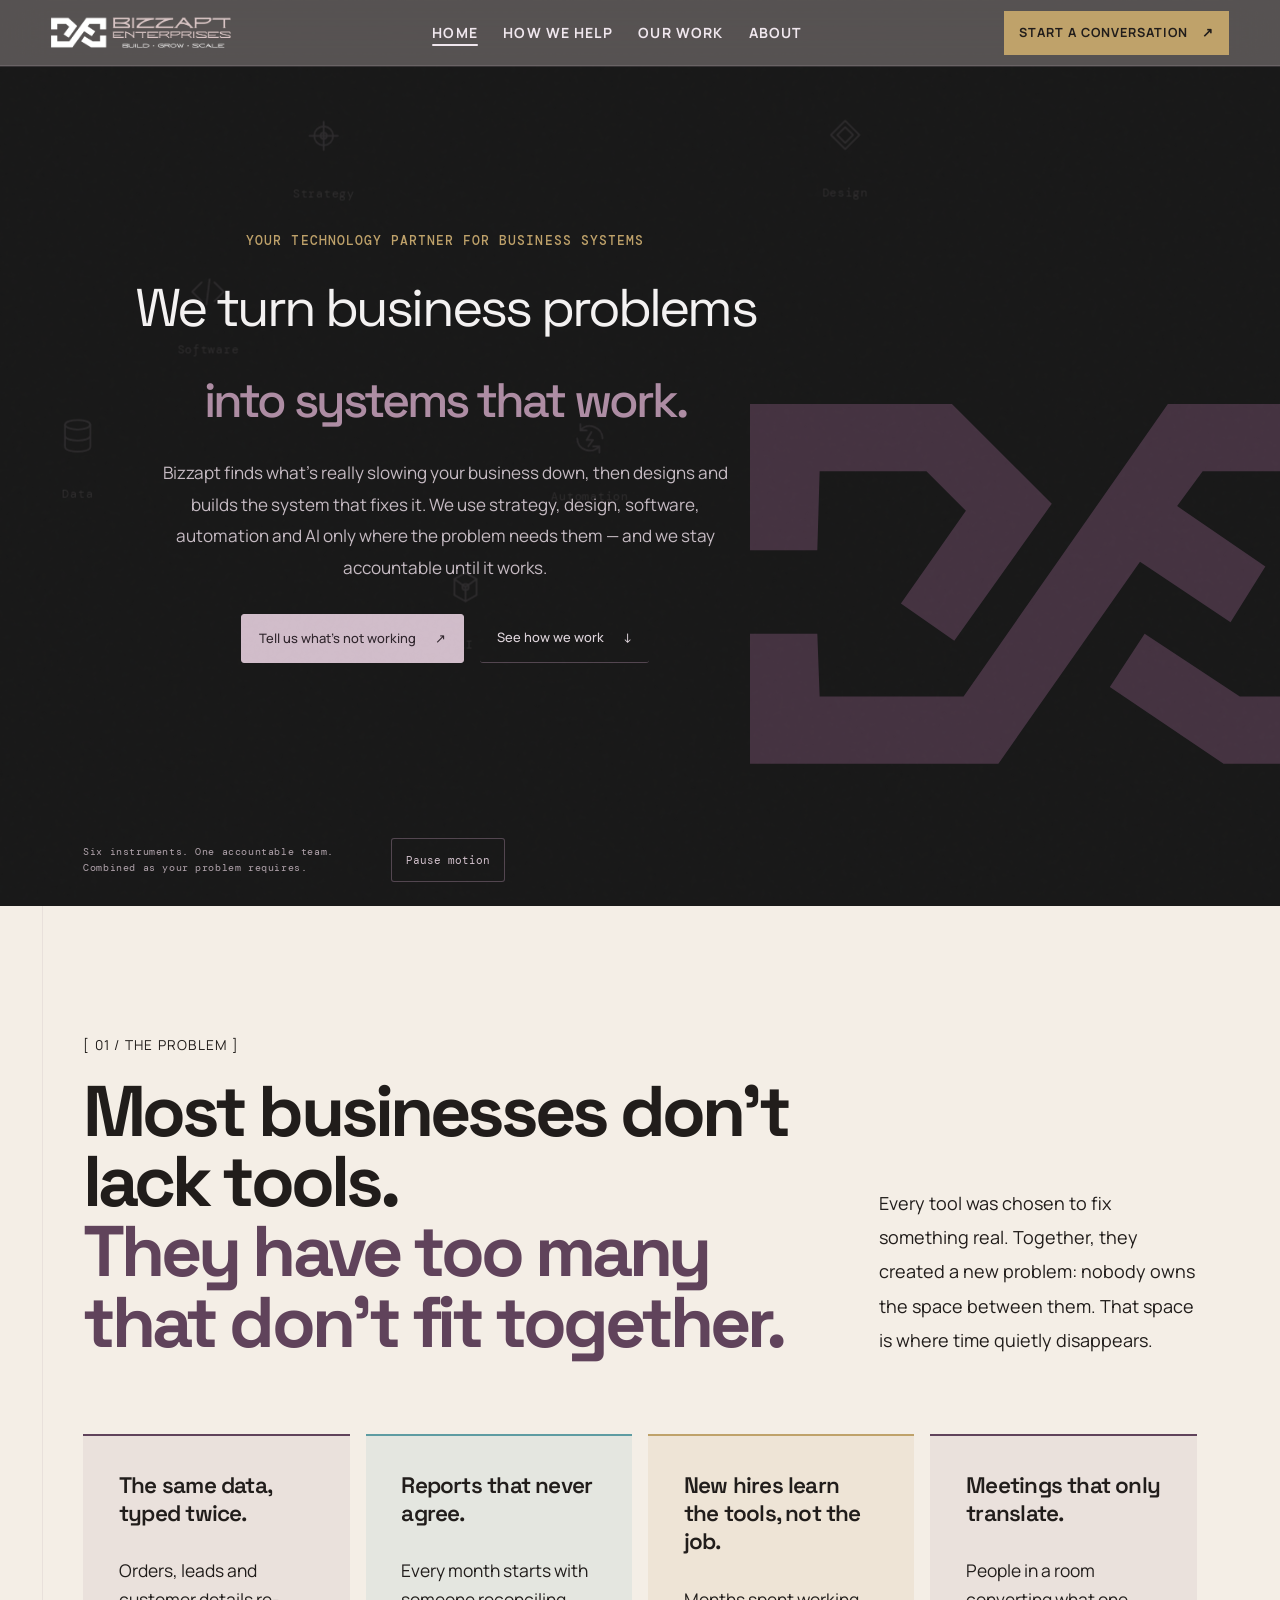
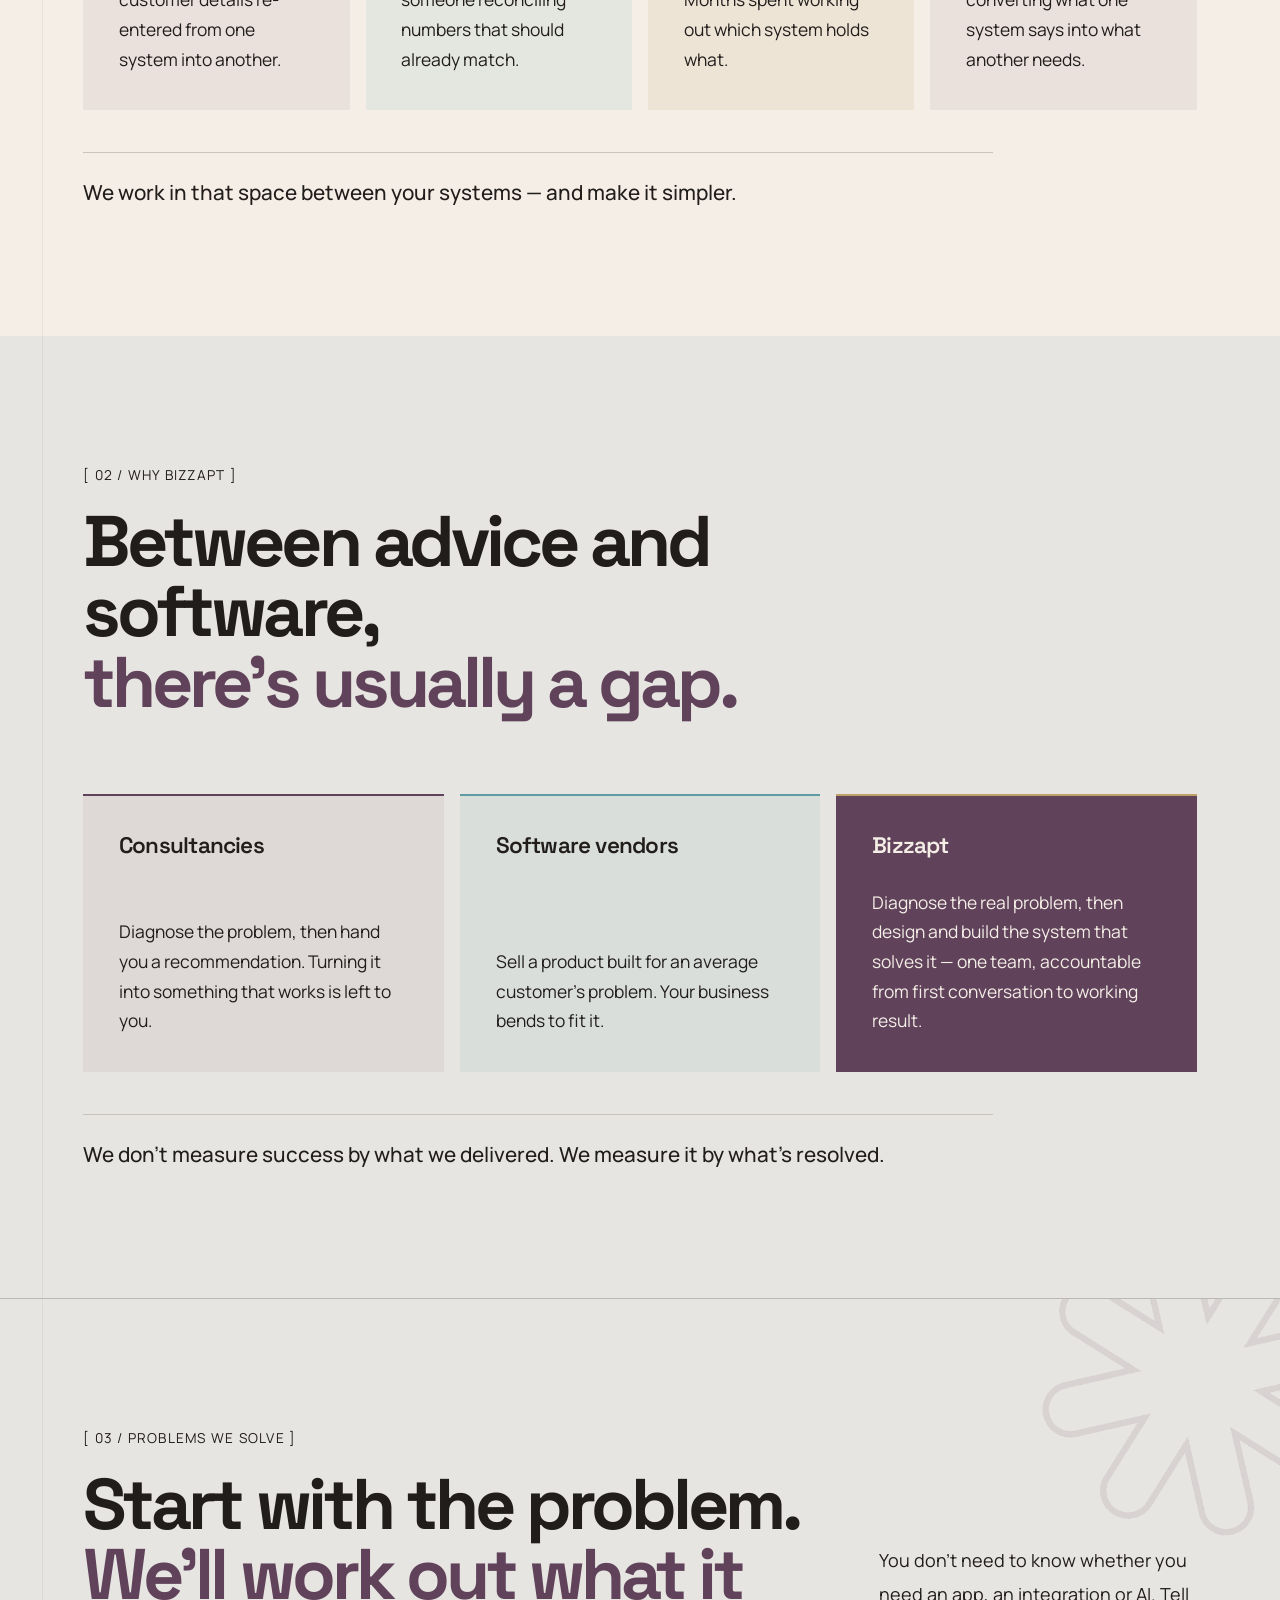
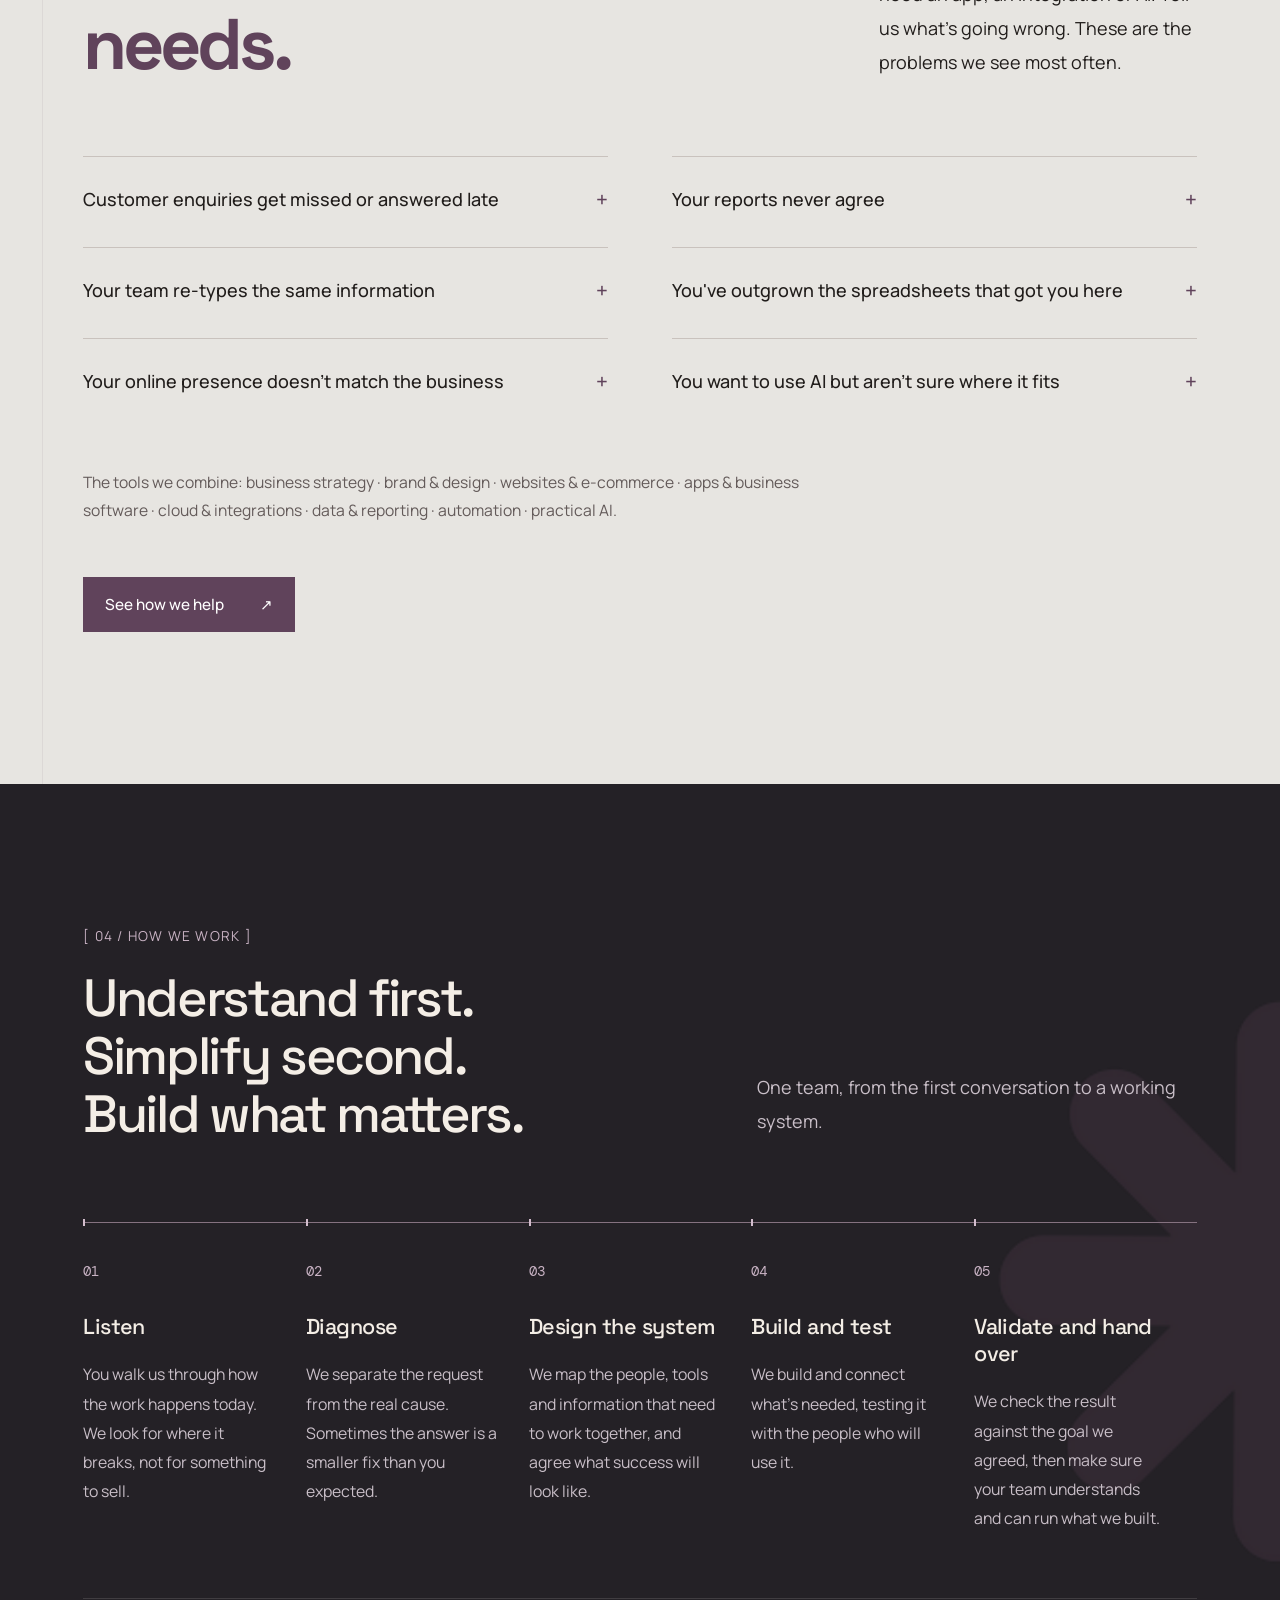
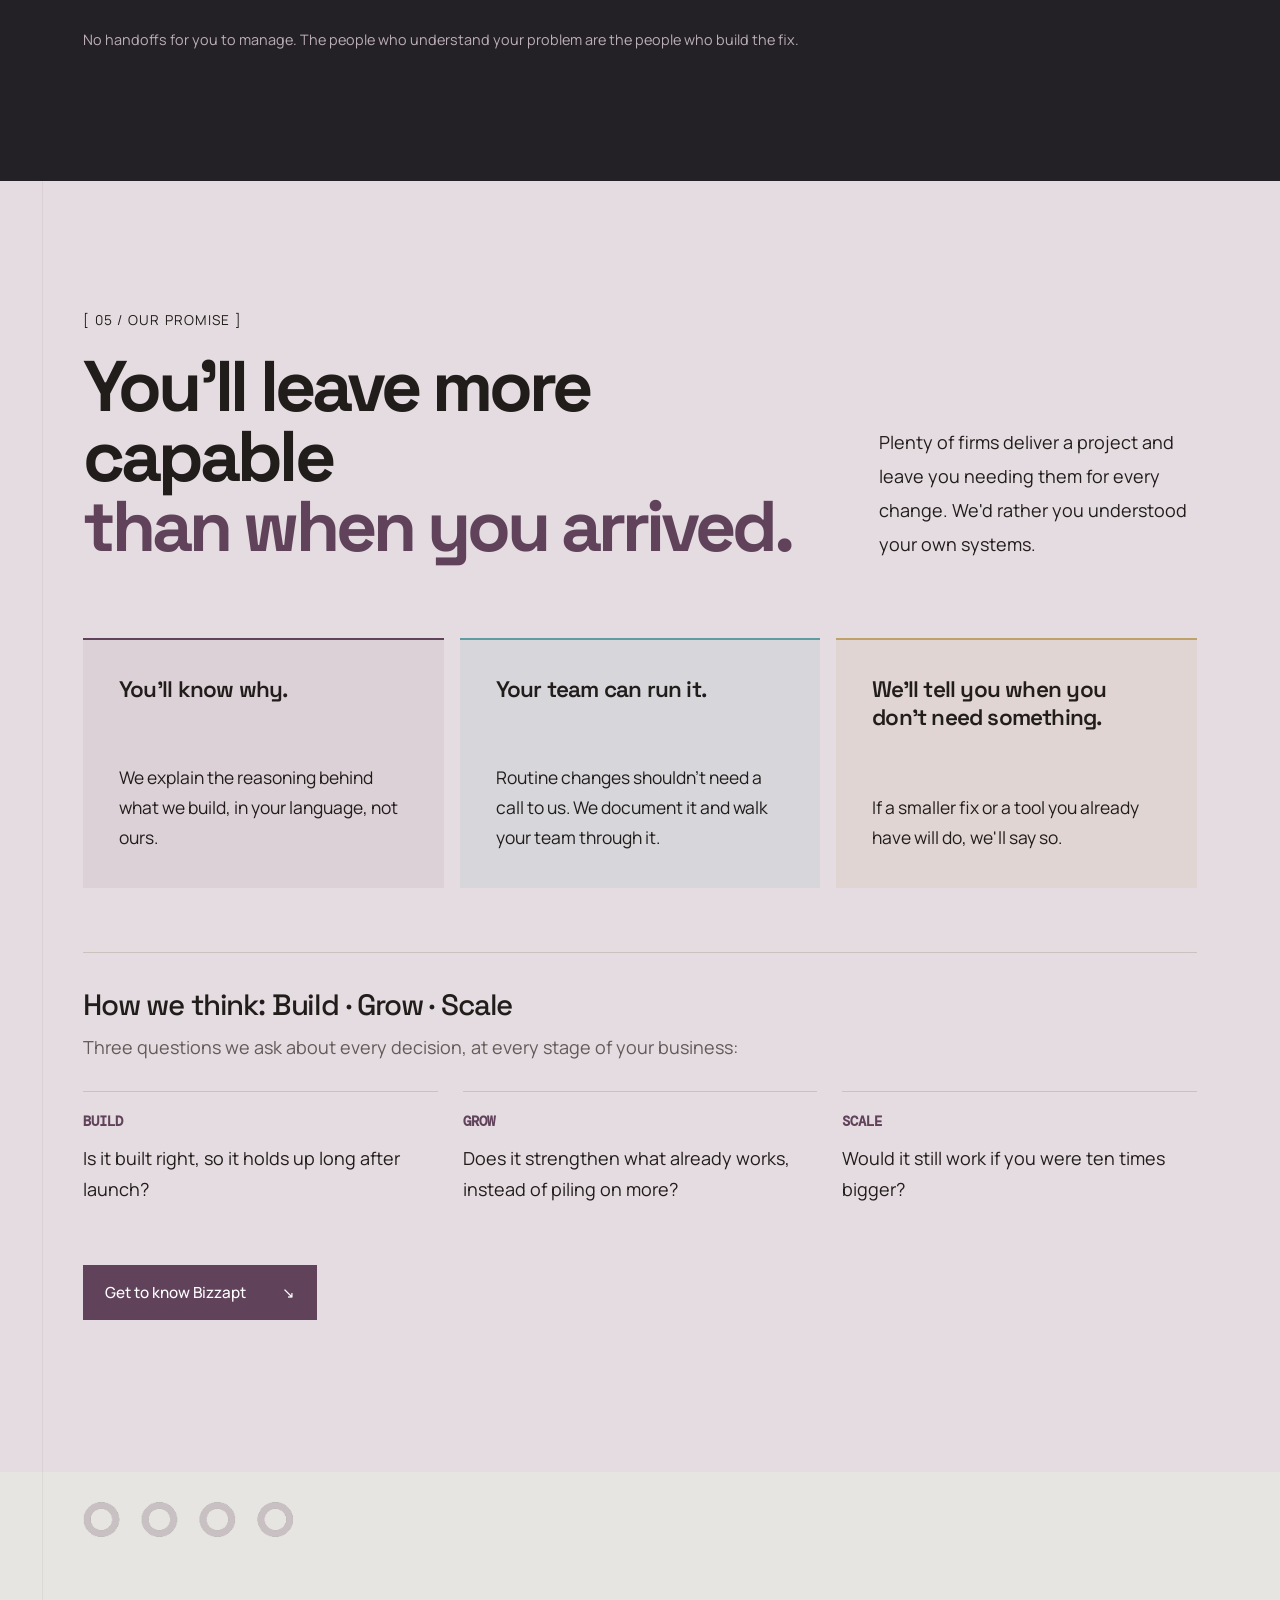
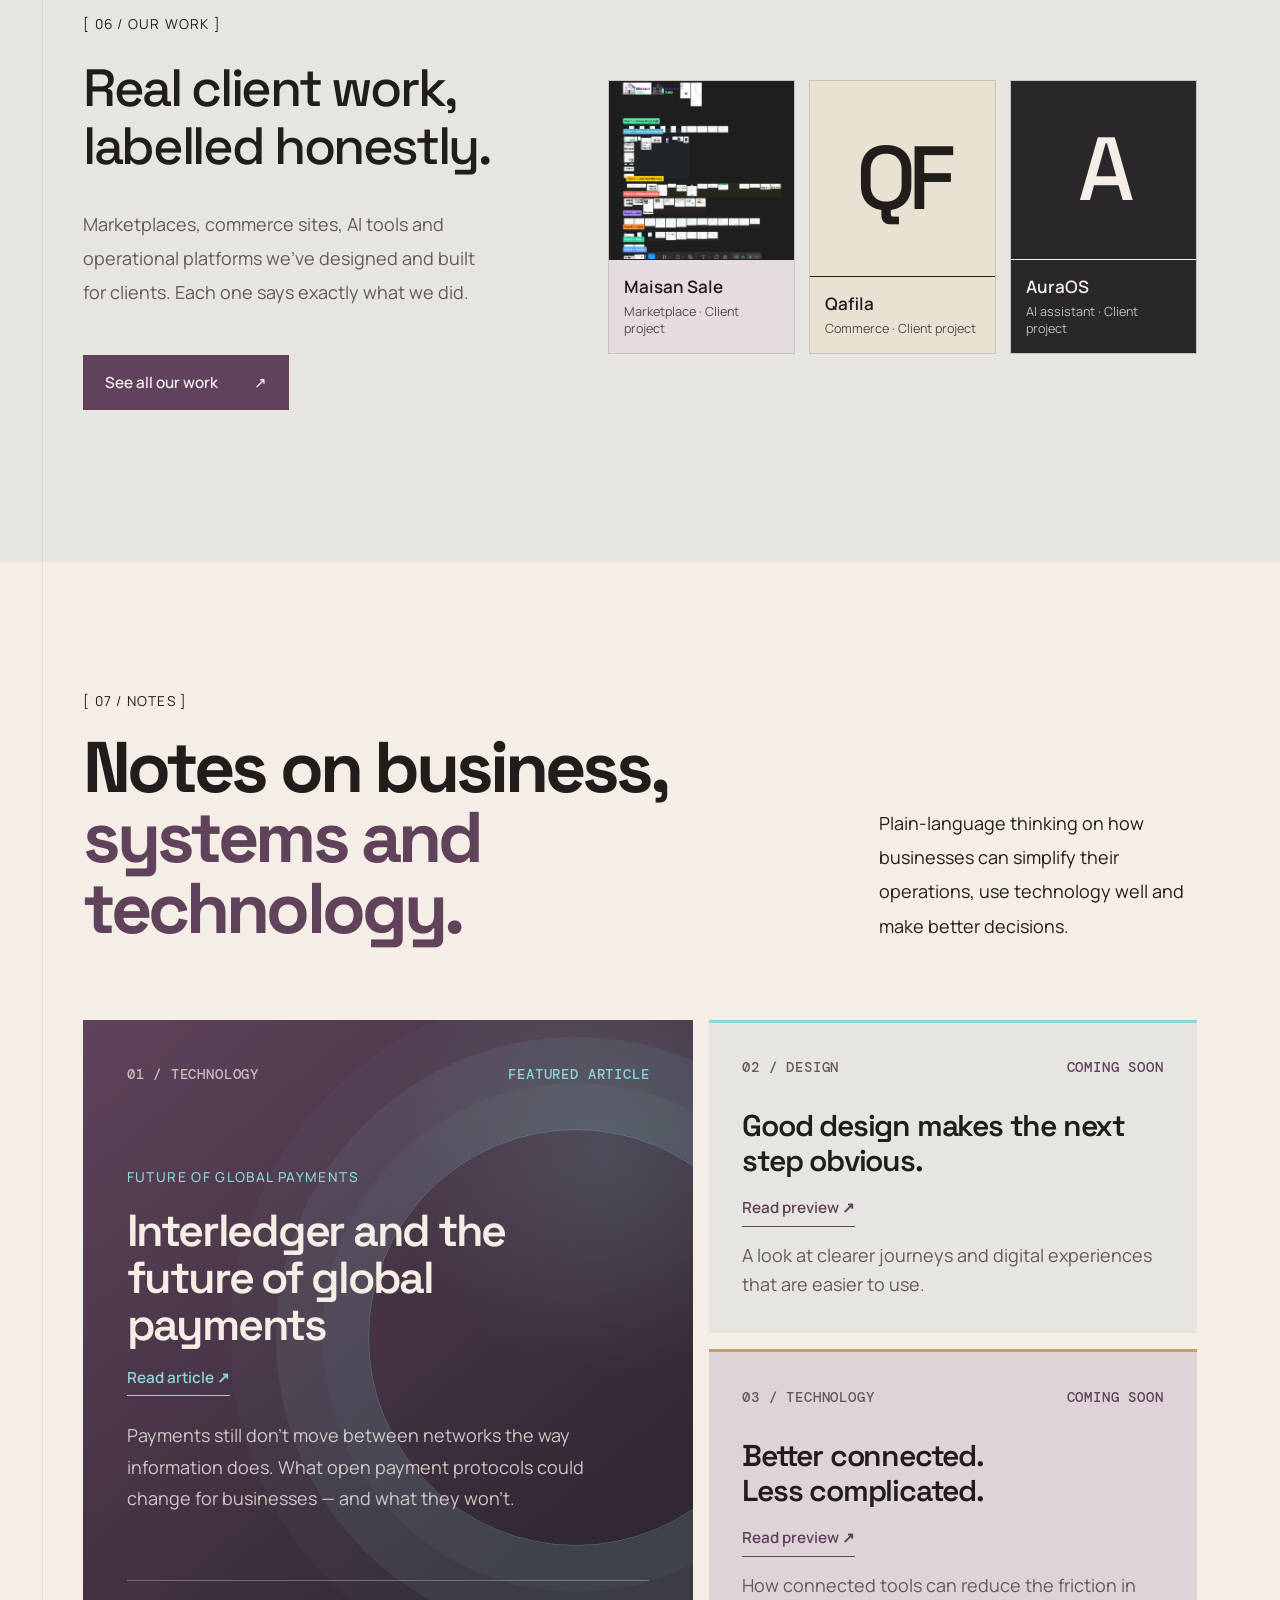
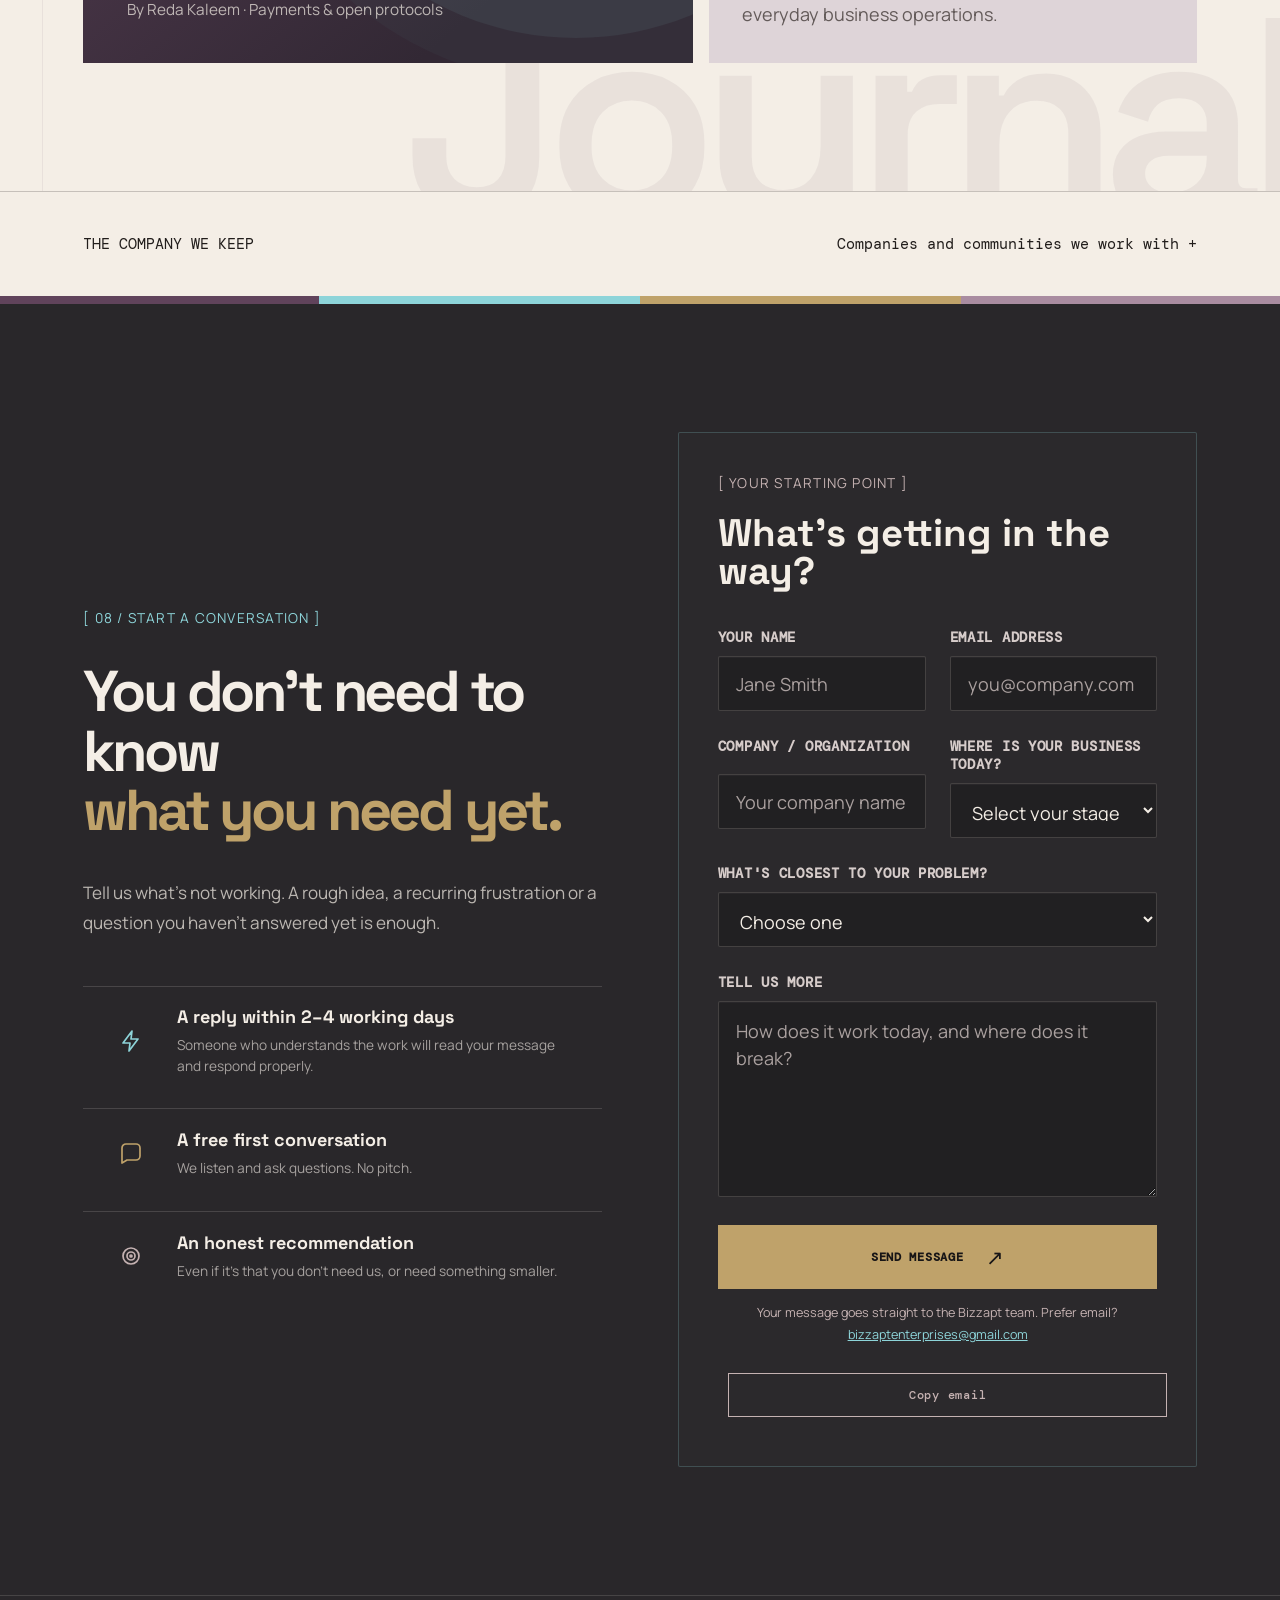
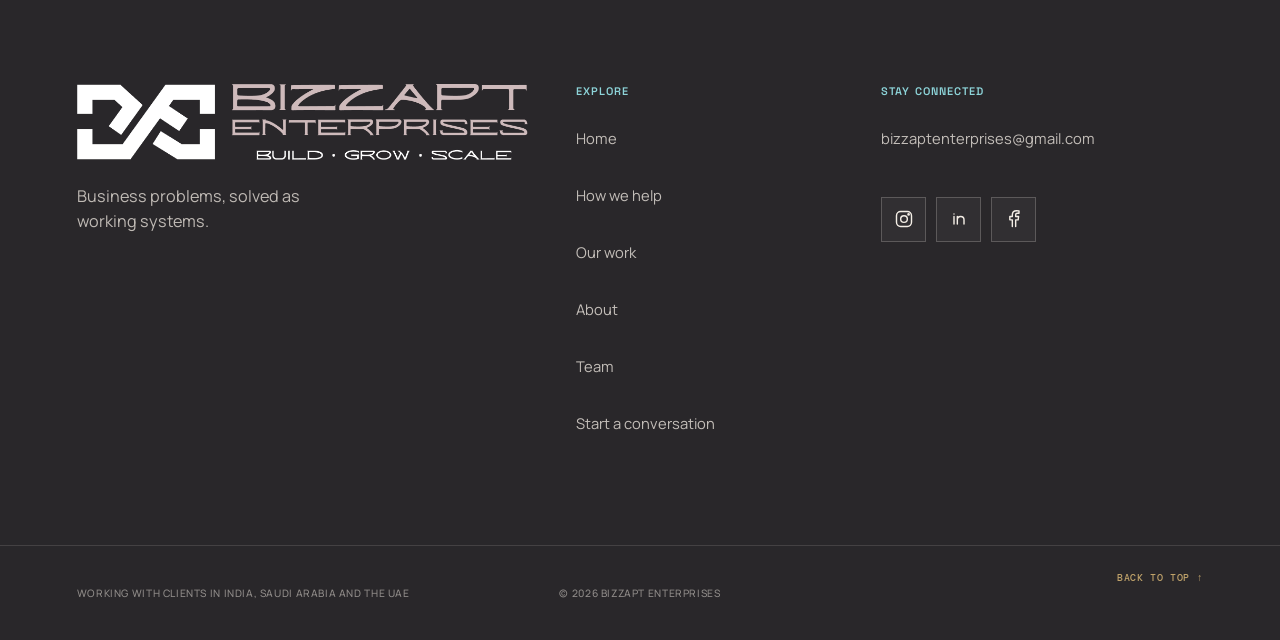
==== commit 245a043c: "Add surface-aware cursor dot" ====
--- a/index.html
+++ b/index.html
@@ -21,7 +21,7 @@
 <meta content="Bizzapt — Business problems, solved as working systems" name="twitter:title"/>
 <meta content="Bizzapt finds what's slowing your business down, then designs and builds the system that fixes it — and stays accountable until it works." name="twitter:description"/>
 <meta content="https://bizzapt-web.vercel.app/assets/bizzapt-social.png" name="twitter:image"/>
-<link href="hero-field.css?v=6" rel="stylesheet"/><link href="typography.css?v=1" rel="stylesheet"/><link as="image" href="assets/brand-logo-dark.png" rel="preload"/><link href="spacing.css?v=blog-design-2" rel="stylesheet"/><link href="readability.css?v=1" rel="stylesheet"/><link href="homepage-spec.css?v=1" rel="stylesheet"/></head>
+<link href="hero-field.css?v=6" rel="stylesheet"/><link href="typography.css?v=1" rel="stylesheet"/><link as="image" href="assets/brand-logo-dark.png" rel="preload"/><link href="spacing.css?v=blog-design-2" rel="stylesheet"/><link href="readability.css?v=1" rel="stylesheet"/><link href="homepage-spec.css?v=1" rel="stylesheet"/><link href="cursor-dot.css?v=1" rel="stylesheet"/></head>
 <body class="connected-site connected-home"><a class="skip-link" href="#main-content">Skip to main content</a>
 <div aria-hidden="true" class="noise"></div>
 <header class="site-header is-dark">
@@ -115,5 +115,5 @@
 <div class="footer-bottom"><p>Working with clients in India, Saudi Arabia and the UAE</p><p>© <span class="current-year">2026</span> Bizzapt Enterprises</p><a href="#main-content">BACK TO TOP ↑</a></div>
 </footer>
 <script src="script.js?v=spec-1" type="module"></script>
-<script src="connections.js?v=spec-1" type="module"></script><script src="hero-motion.mjs?v=4" type="module"></script><script src="nav-glass.mjs?v=2" type="module"></script><script src="blog-dialog.mjs?v=3" type="module"></script></body>
+<script src="connections.js?v=spec-1" type="module"></script><script src="hero-motion.mjs?v=4" type="module"></script><script src="nav-glass.mjs?v=2" type="module"></script><script src="blog-dialog.mjs?v=3" type="module"></script><script src="cursor-dot.mjs?v=1" type="module"></script></body>
 </html>
--- a/cursor-dot.css
+++ b/cursor-dot.css
@@ -0,0 +1,20 @@
+@media (hover: hover) and (pointer: fine) {
+  .cursor-dot {
+    position: fixed;
+    top: 0;
+    left: 0;
+    z-index: 2147483647;
+    width: 10px;
+    height: 10px;
+    border-radius: 50%;
+    background: #60435b;
+    box-shadow: 0 0 0 1px #f4eee680;
+    pointer-events: none;
+    opacity: 0;
+    transform: translate3d(-30px, -30px, 0);
+    transition: opacity 140ms ease, background-color 180ms ease;
+  }
+
+  .cursor-dot.is-visible { opacity: 1; }
+  .cursor-dot.is-gold { background: #bfa26a; box-shadow: 0 0 0 1px #211d1b80; }
+}
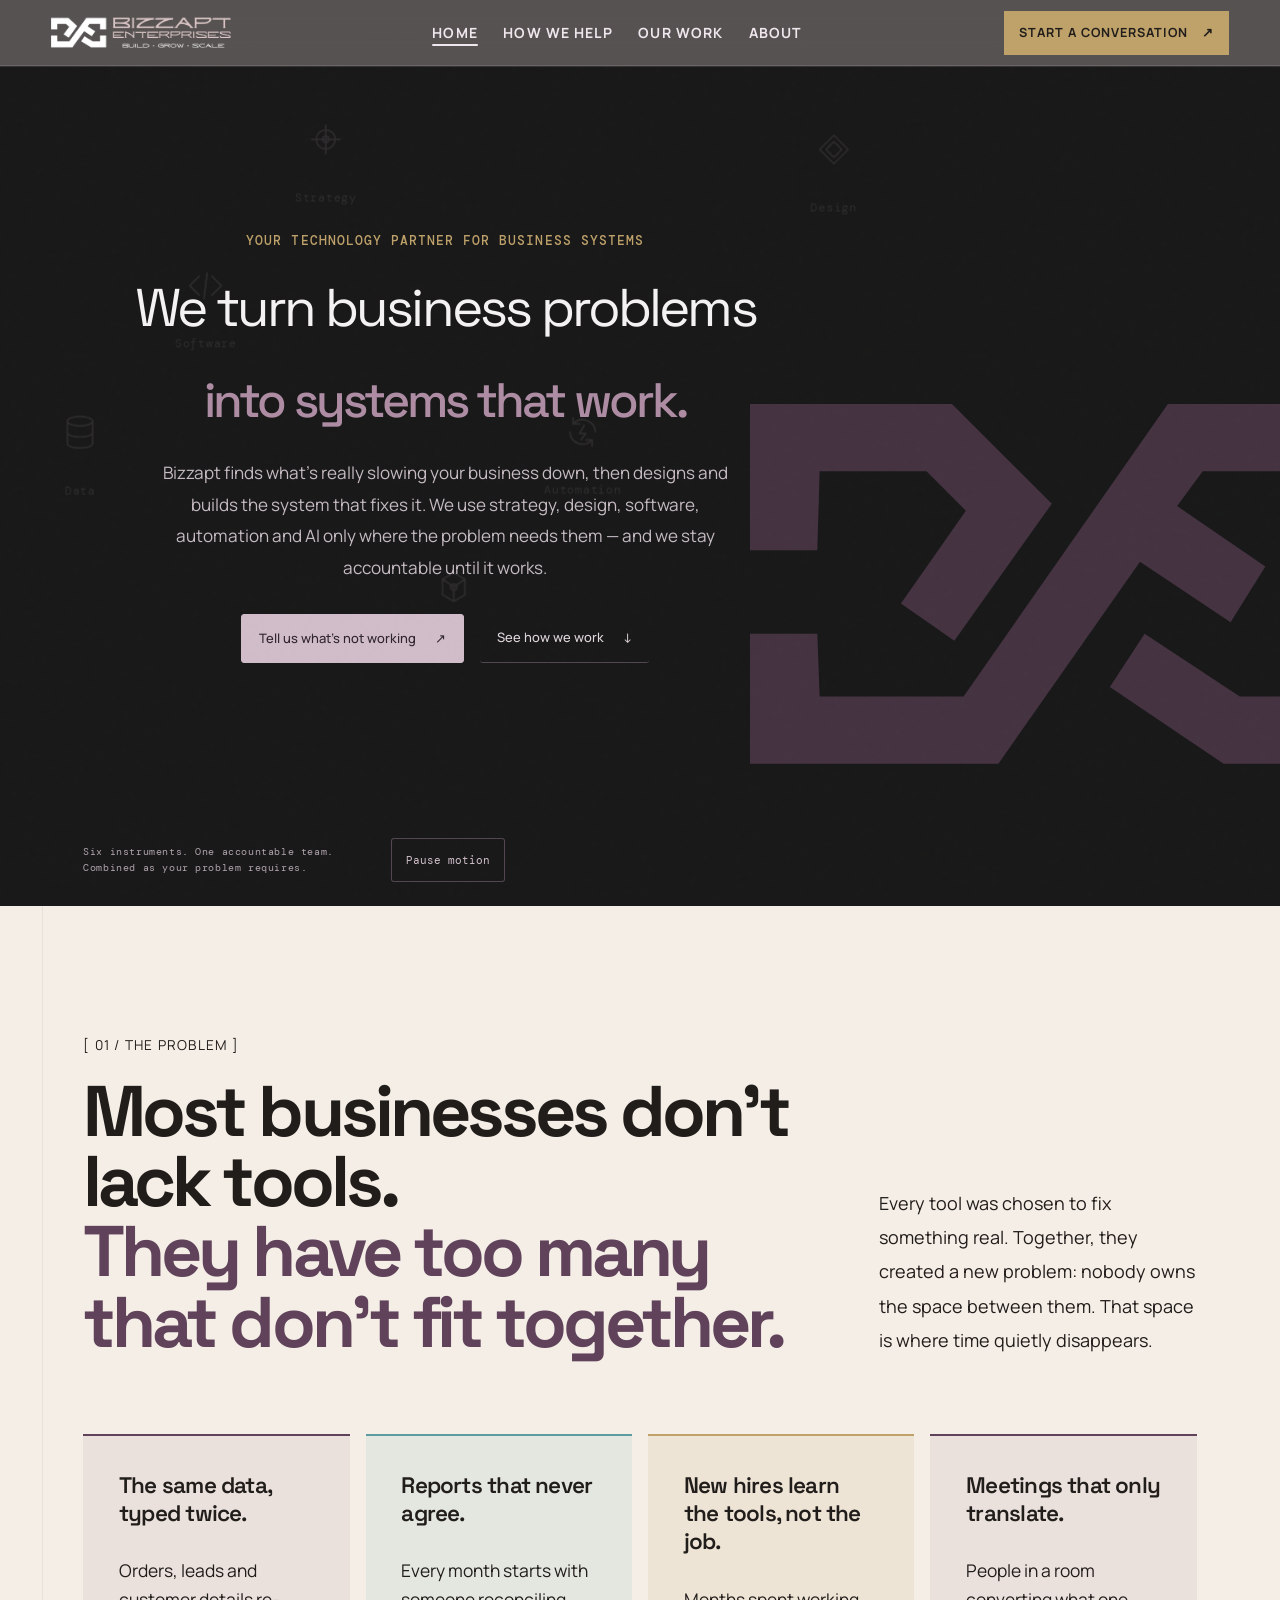
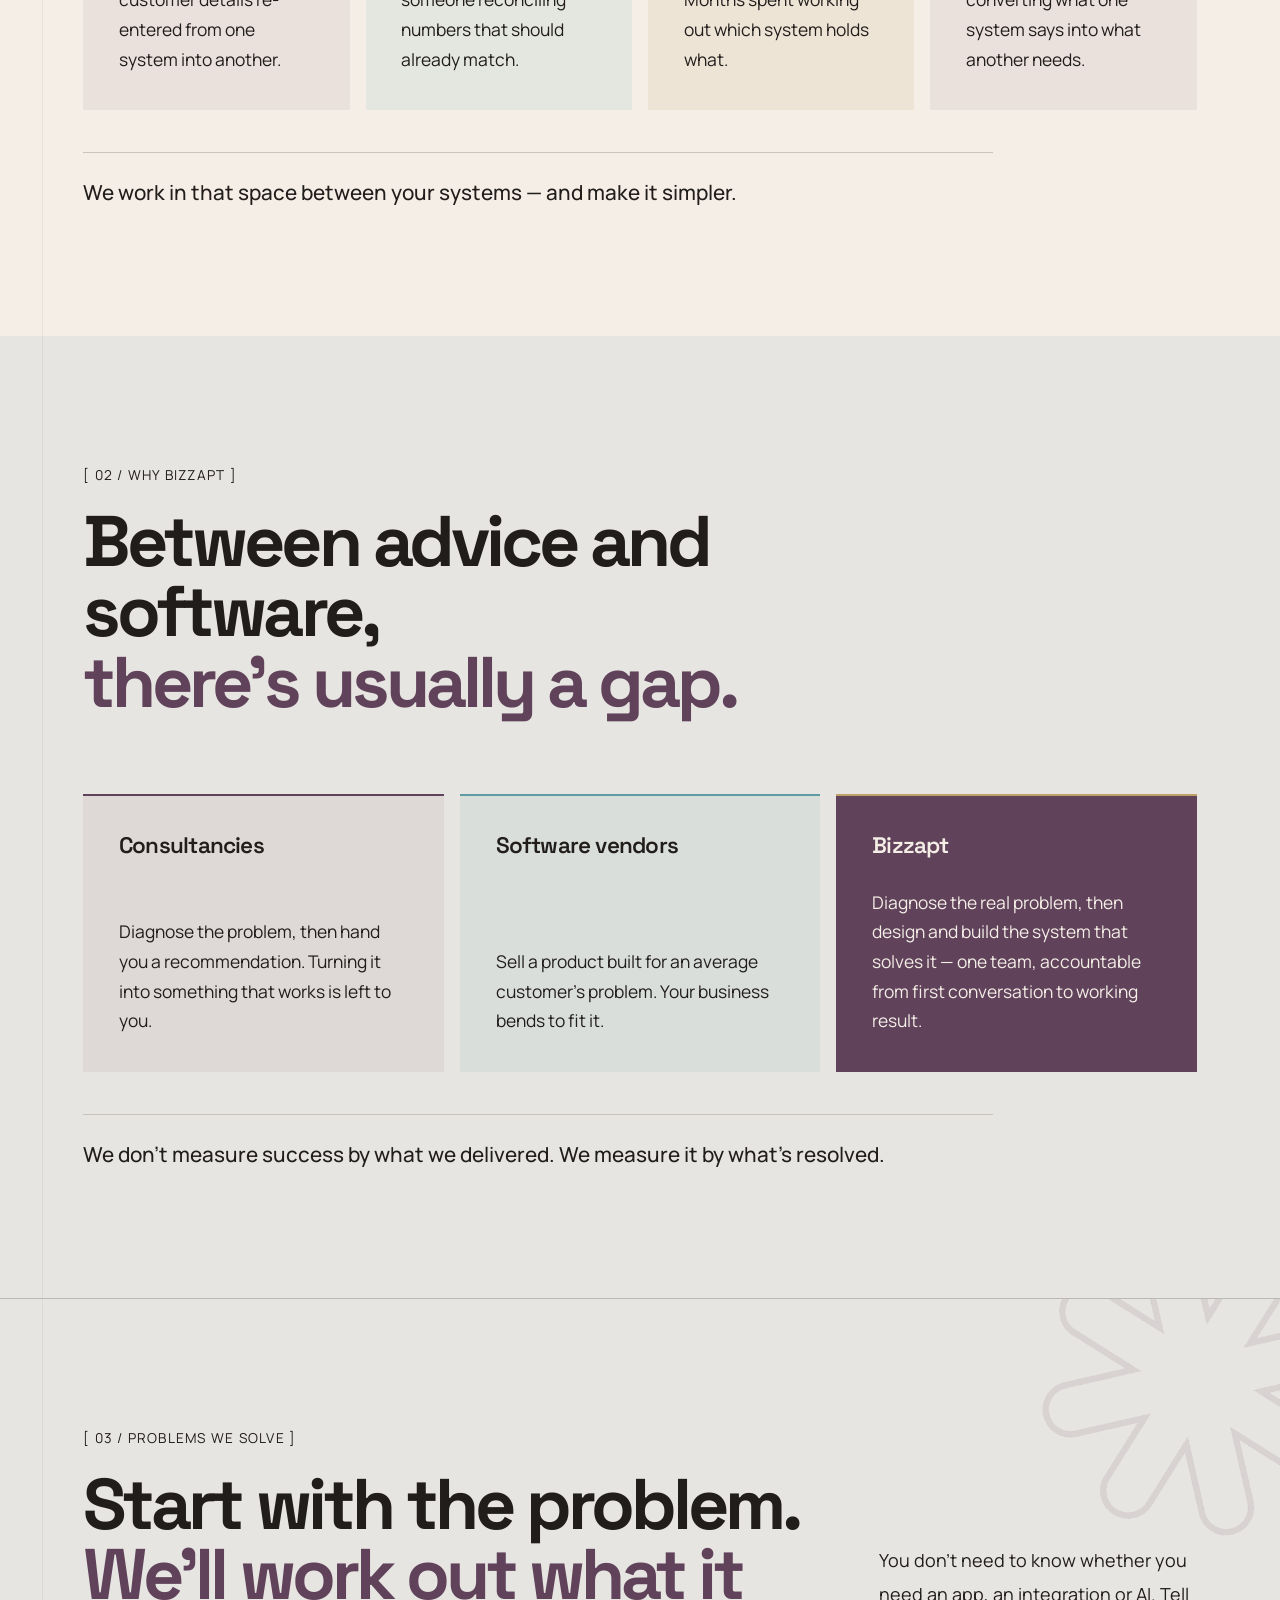
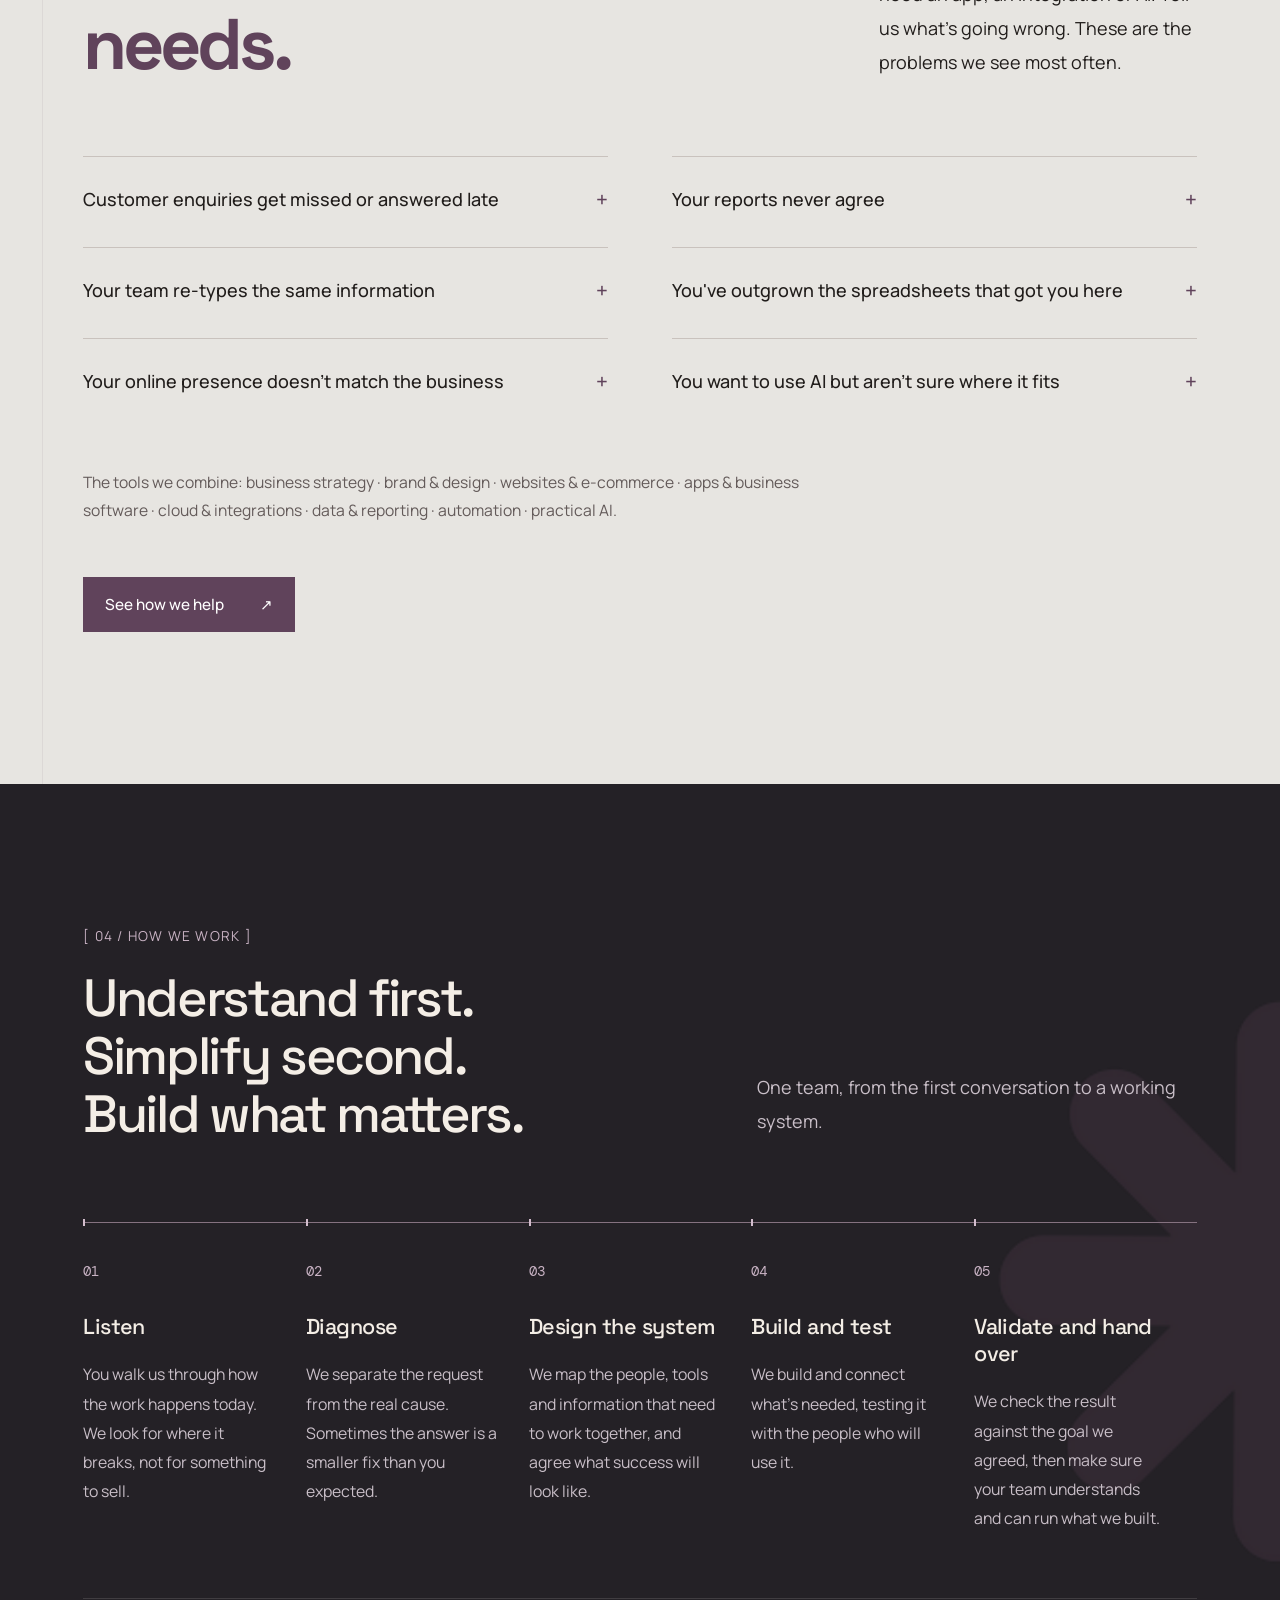
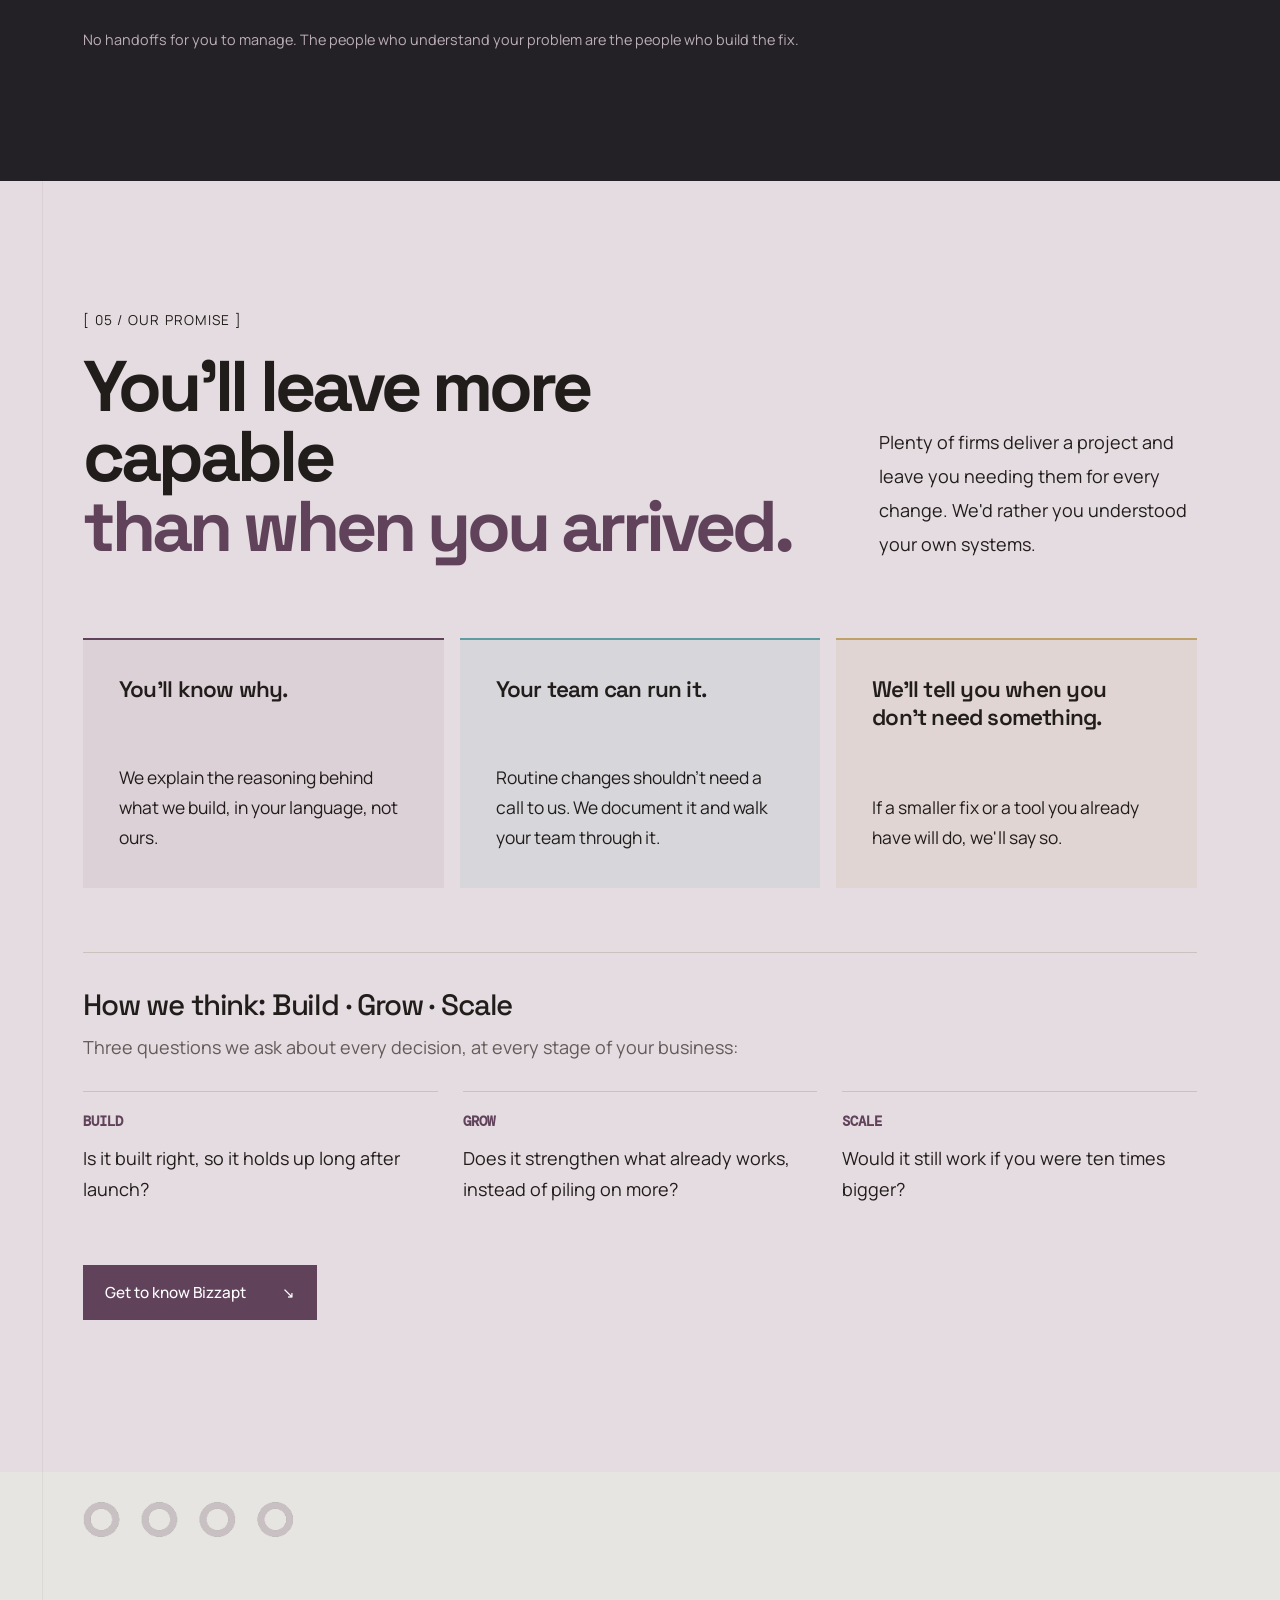
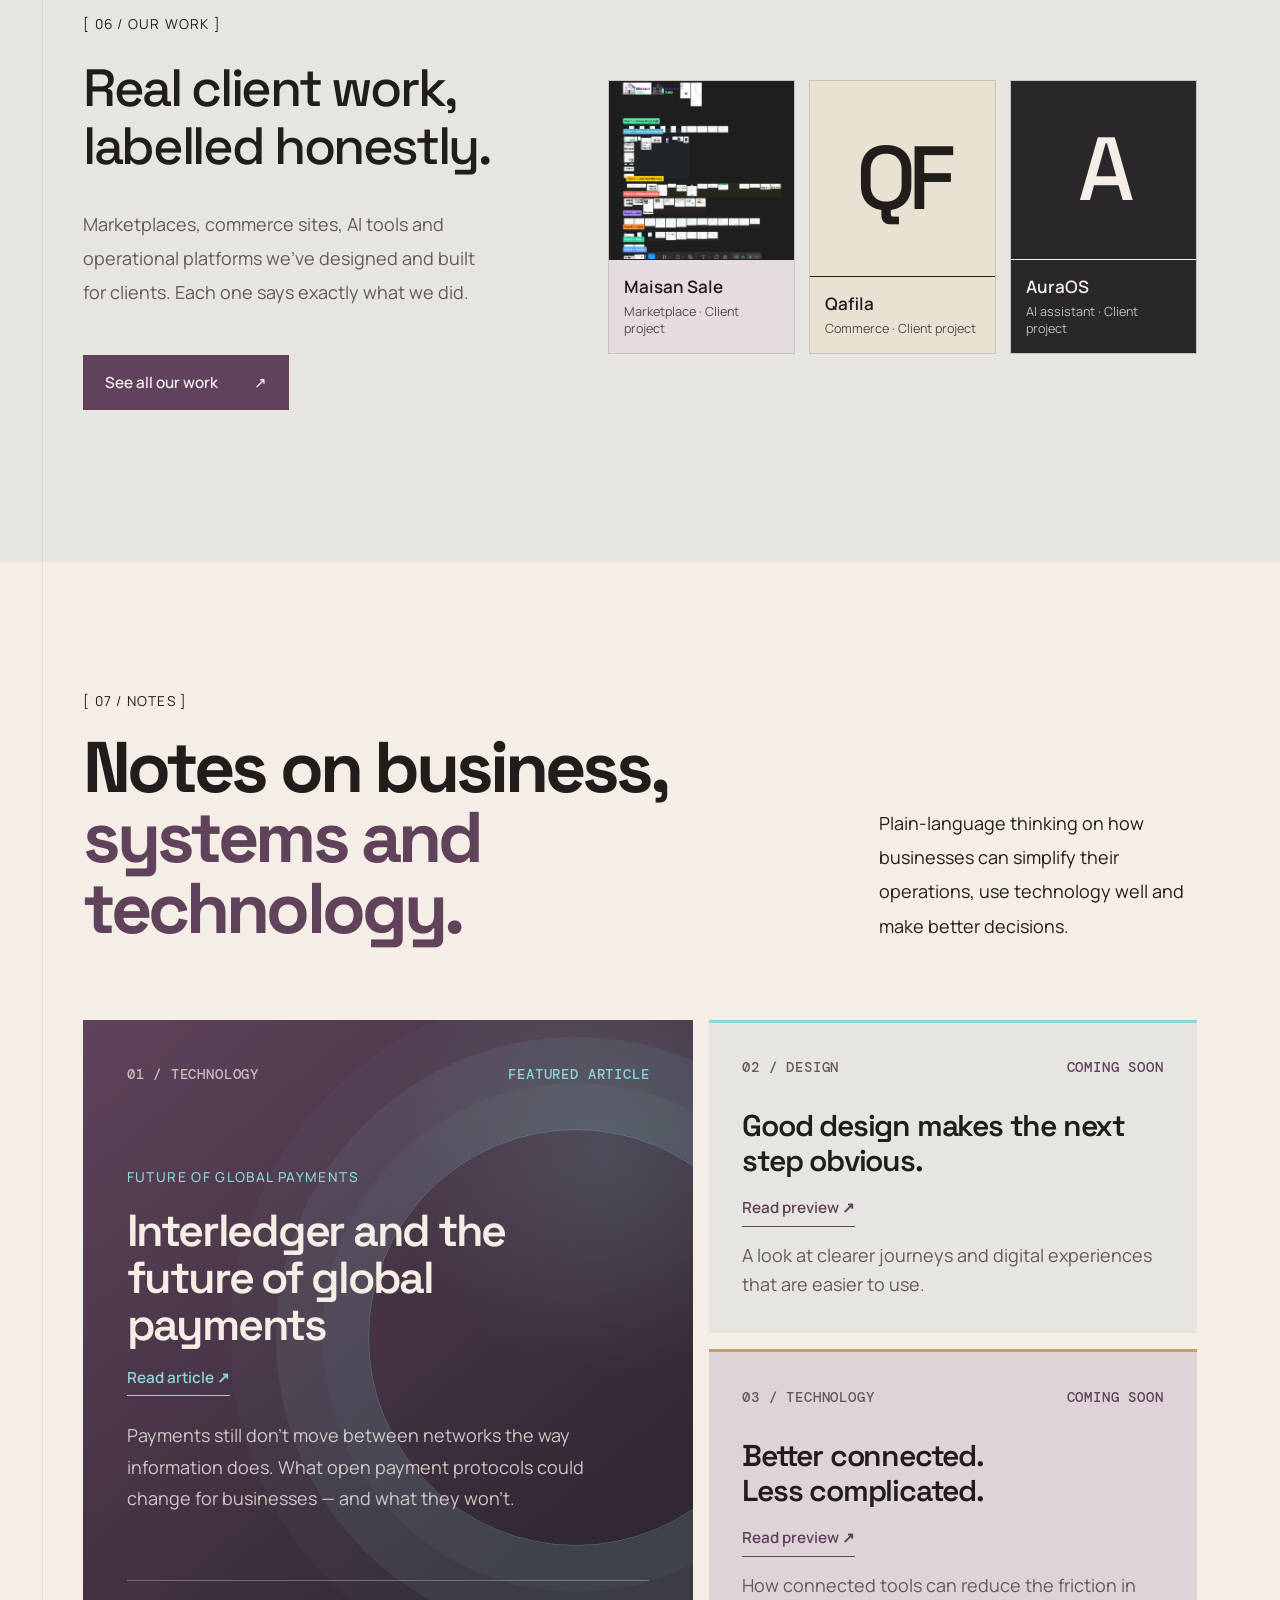
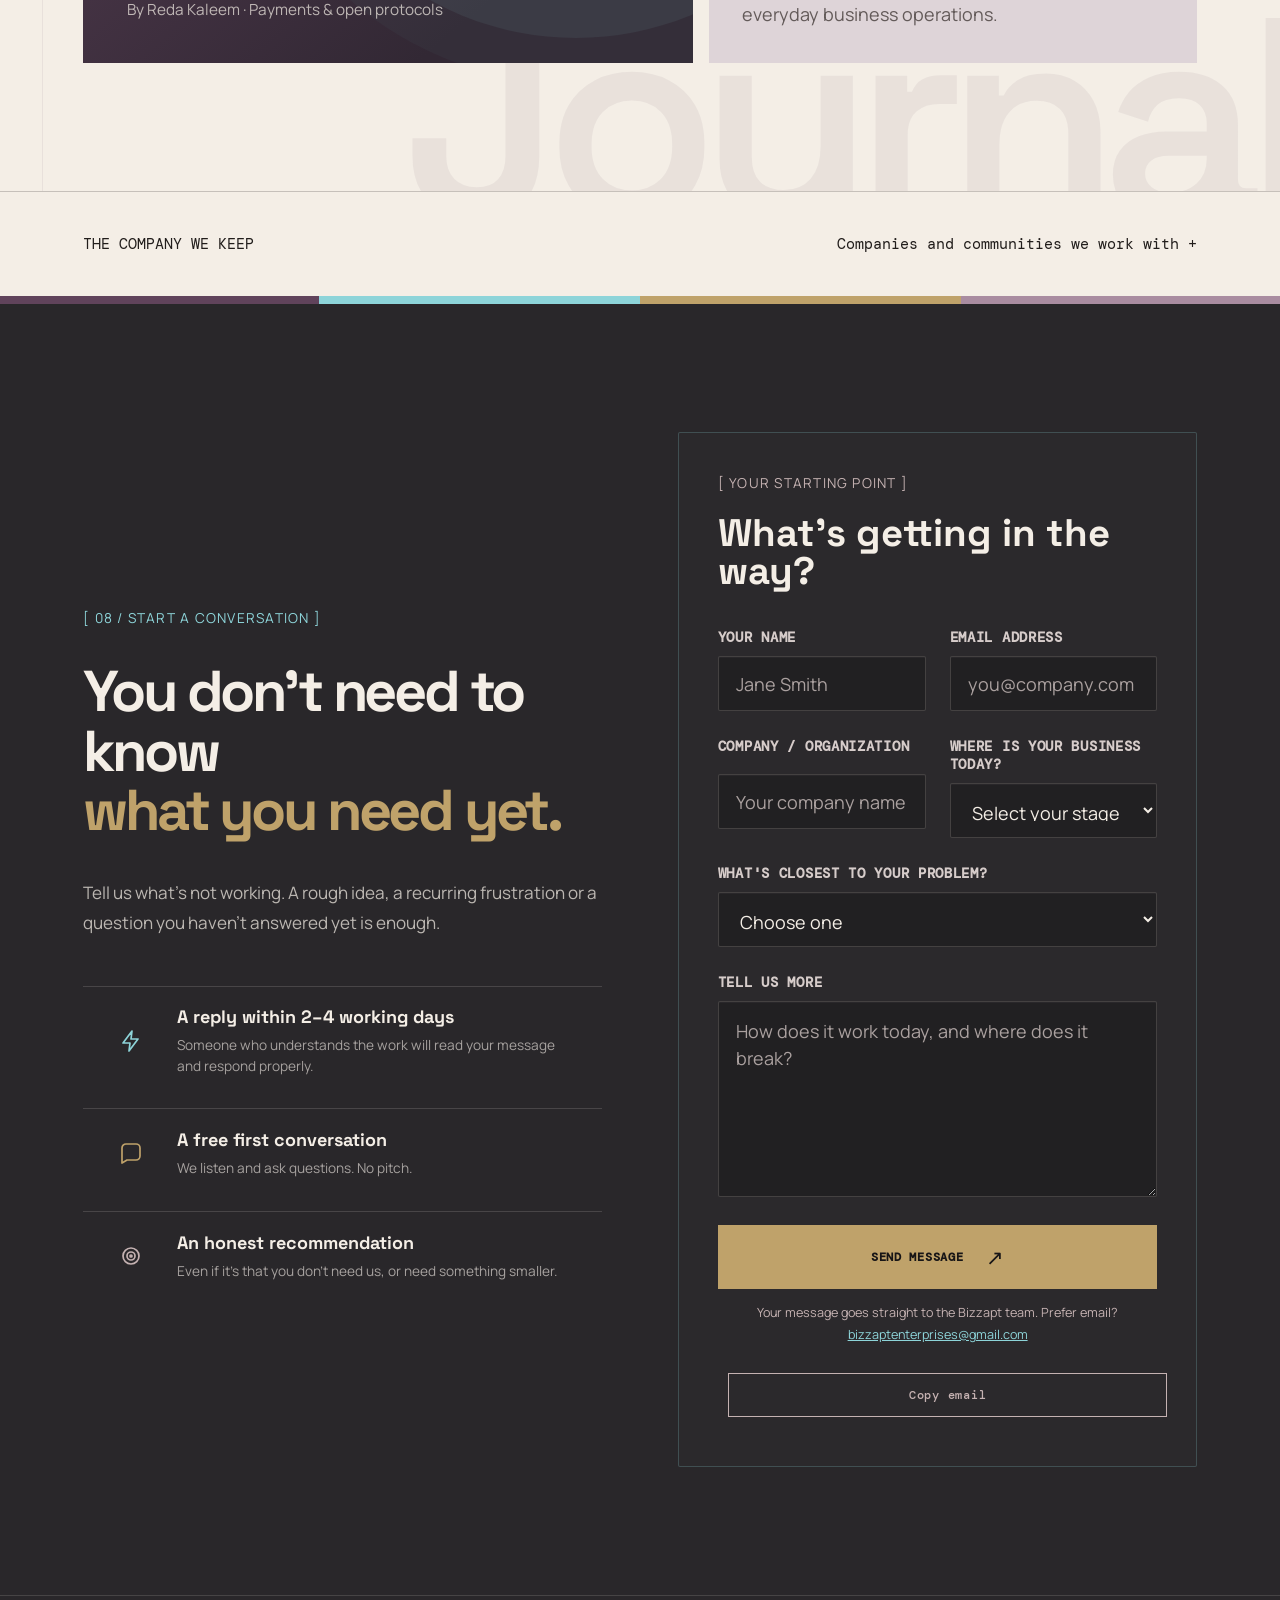
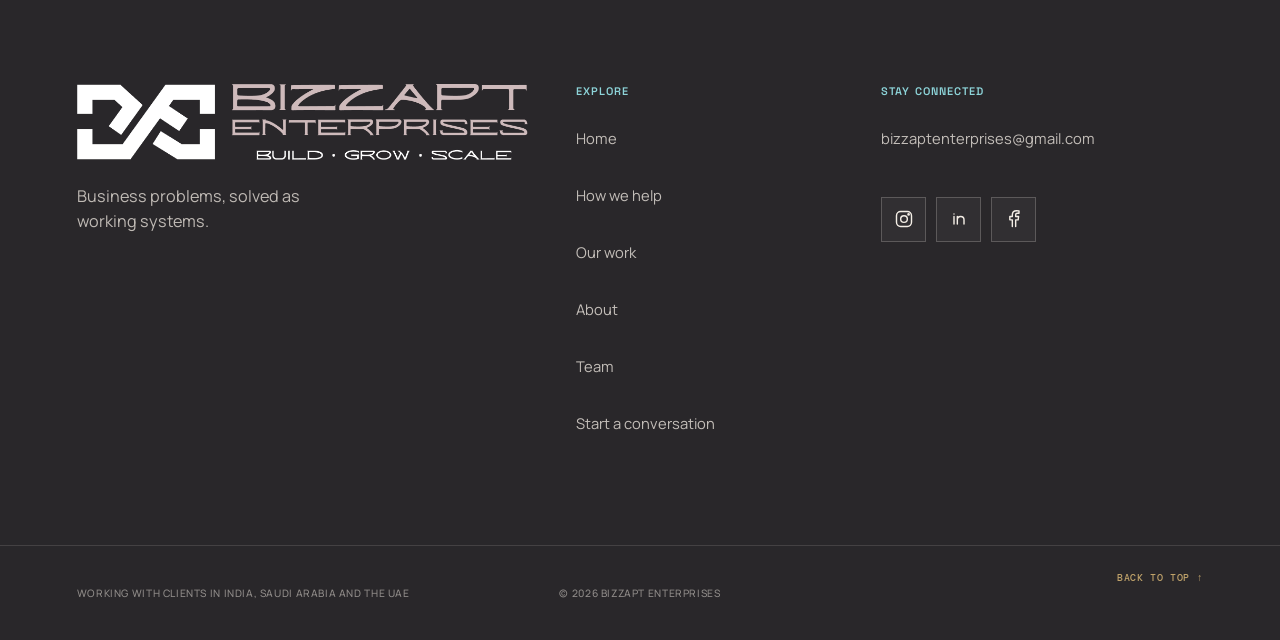
==== commit 0fddbac6: "Smooth cursor dot movement" ====
--- a/index.html
+++ b/index.html
@@ -115,5 +115,5 @@
 <div class="footer-bottom"><p>Working with clients in India, Saudi Arabia and the UAE</p><p>© <span class="current-year">2026</span> Bizzapt Enterprises</p><a href="#main-content">BACK TO TOP ↑</a></div>
 </footer>
 <script src="script.js?v=spec-1" type="module"></script>
-<script src="connections.js?v=spec-1" type="module"></script><script src="hero-motion.mjs?v=4" type="module"></script><script src="nav-glass.mjs?v=2" type="module"></script><script src="blog-dialog.mjs?v=3" type="module"></script><script src="cursor-dot.mjs?v=1" type="module"></script></body>
+<script src="connections.js?v=spec-1" type="module"></script><script src="hero-motion.mjs?v=4" type="module"></script><script src="nav-glass.mjs?v=2" type="module"></script><script src="blog-dialog.mjs?v=3" type="module"></script><script src="cursor-dot.mjs?v=2" type="module"></script></body>
 </html>
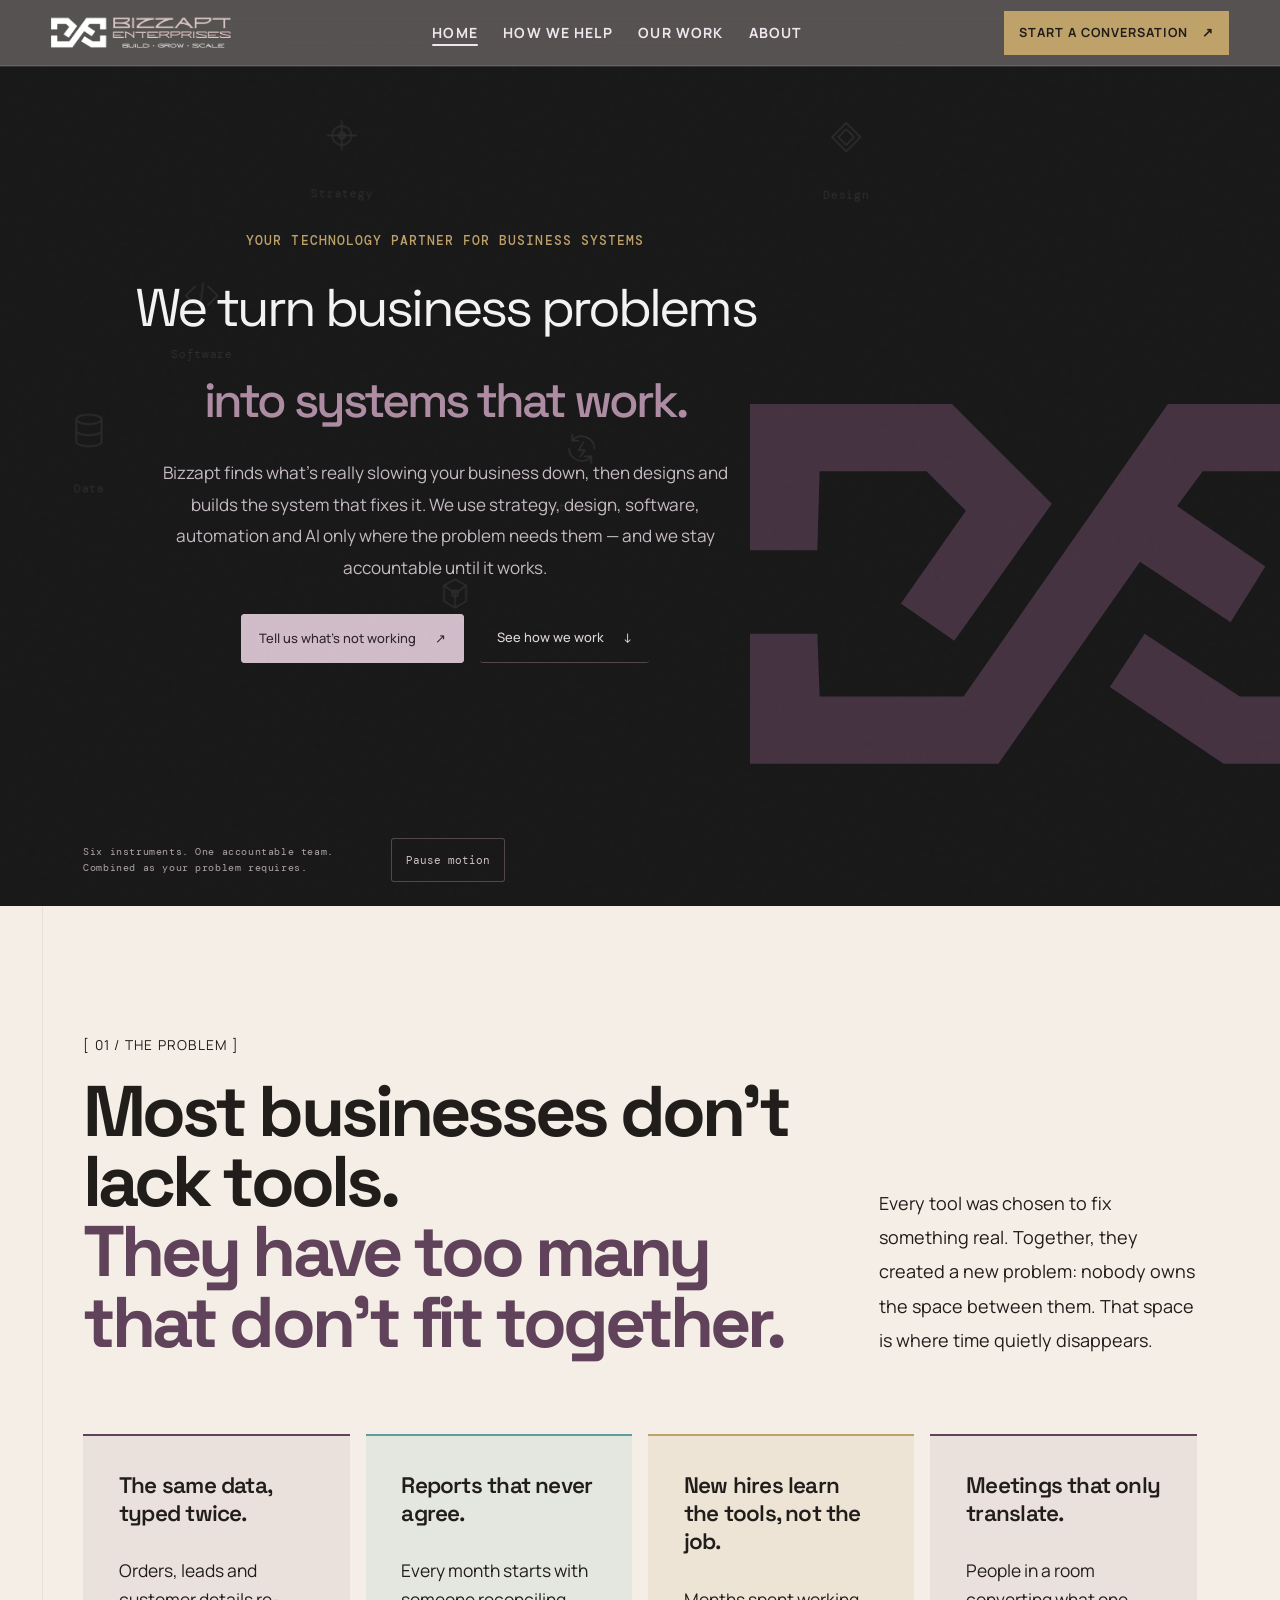
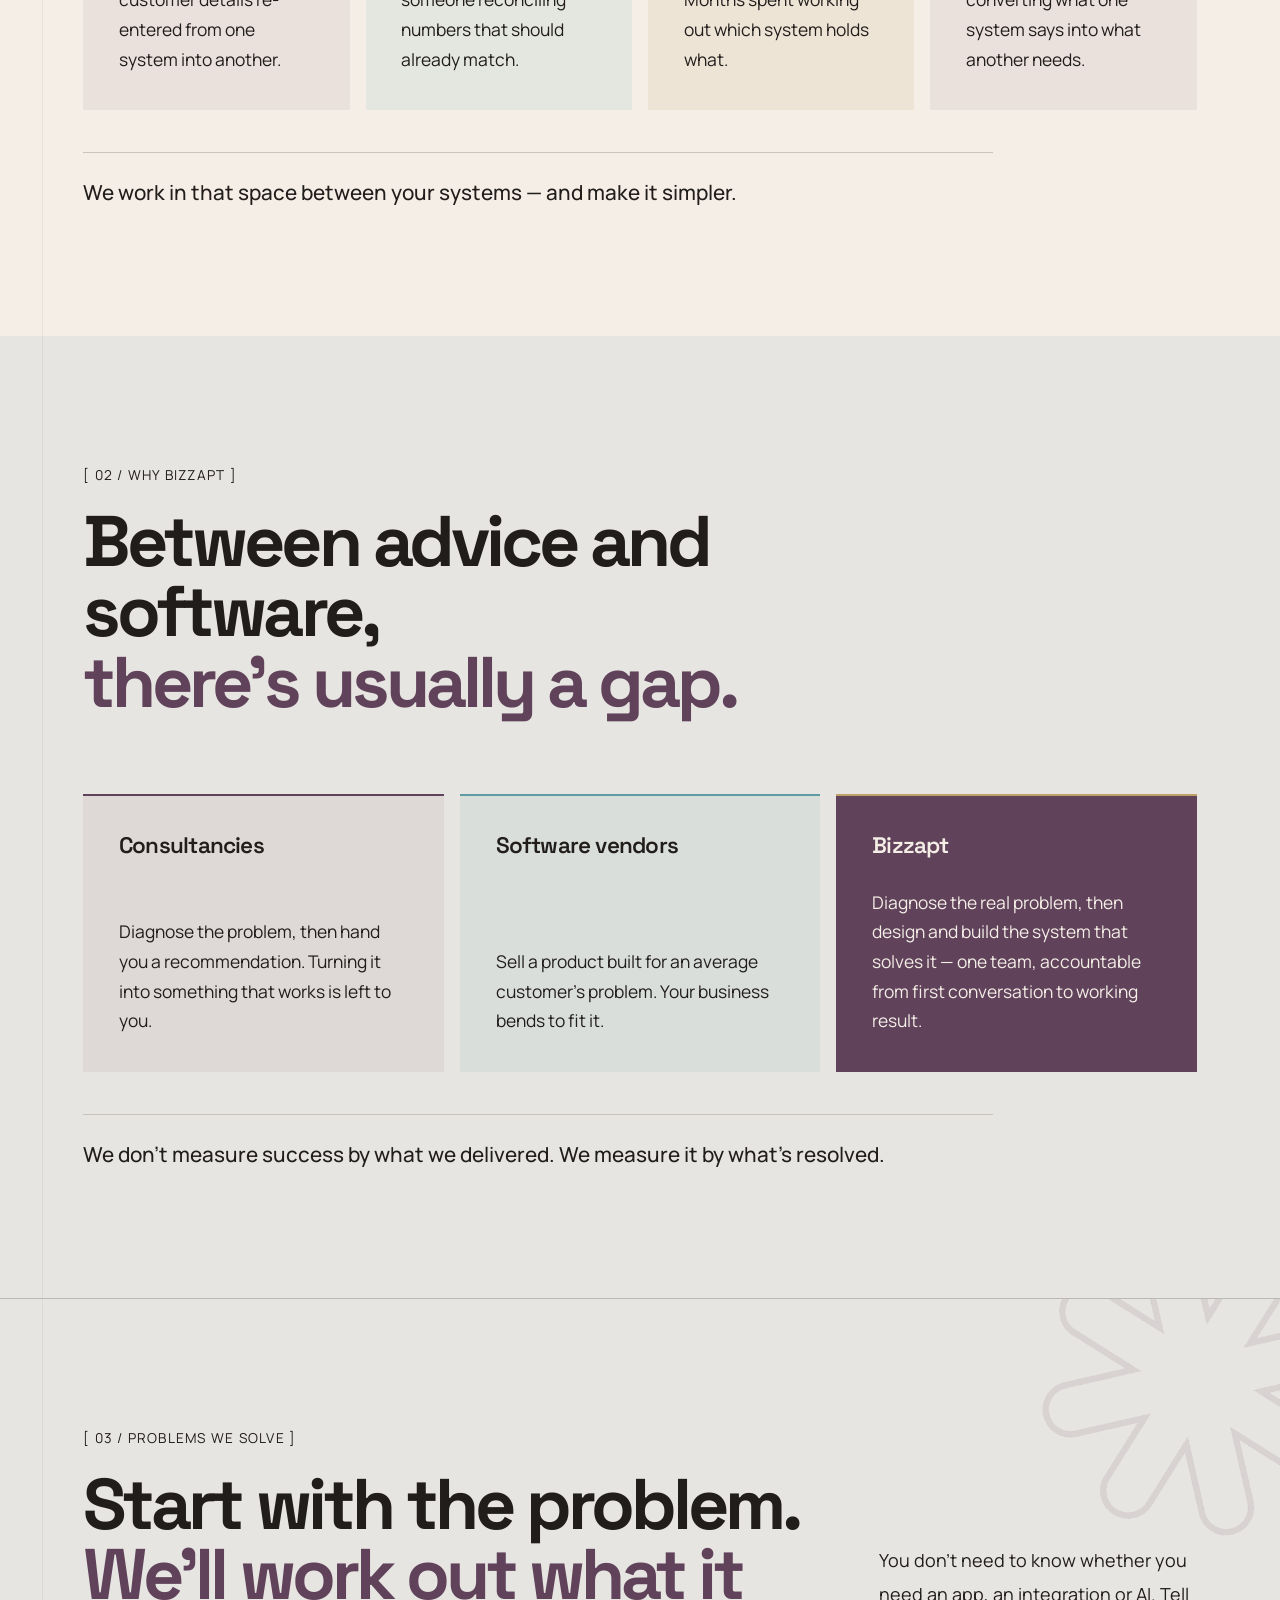
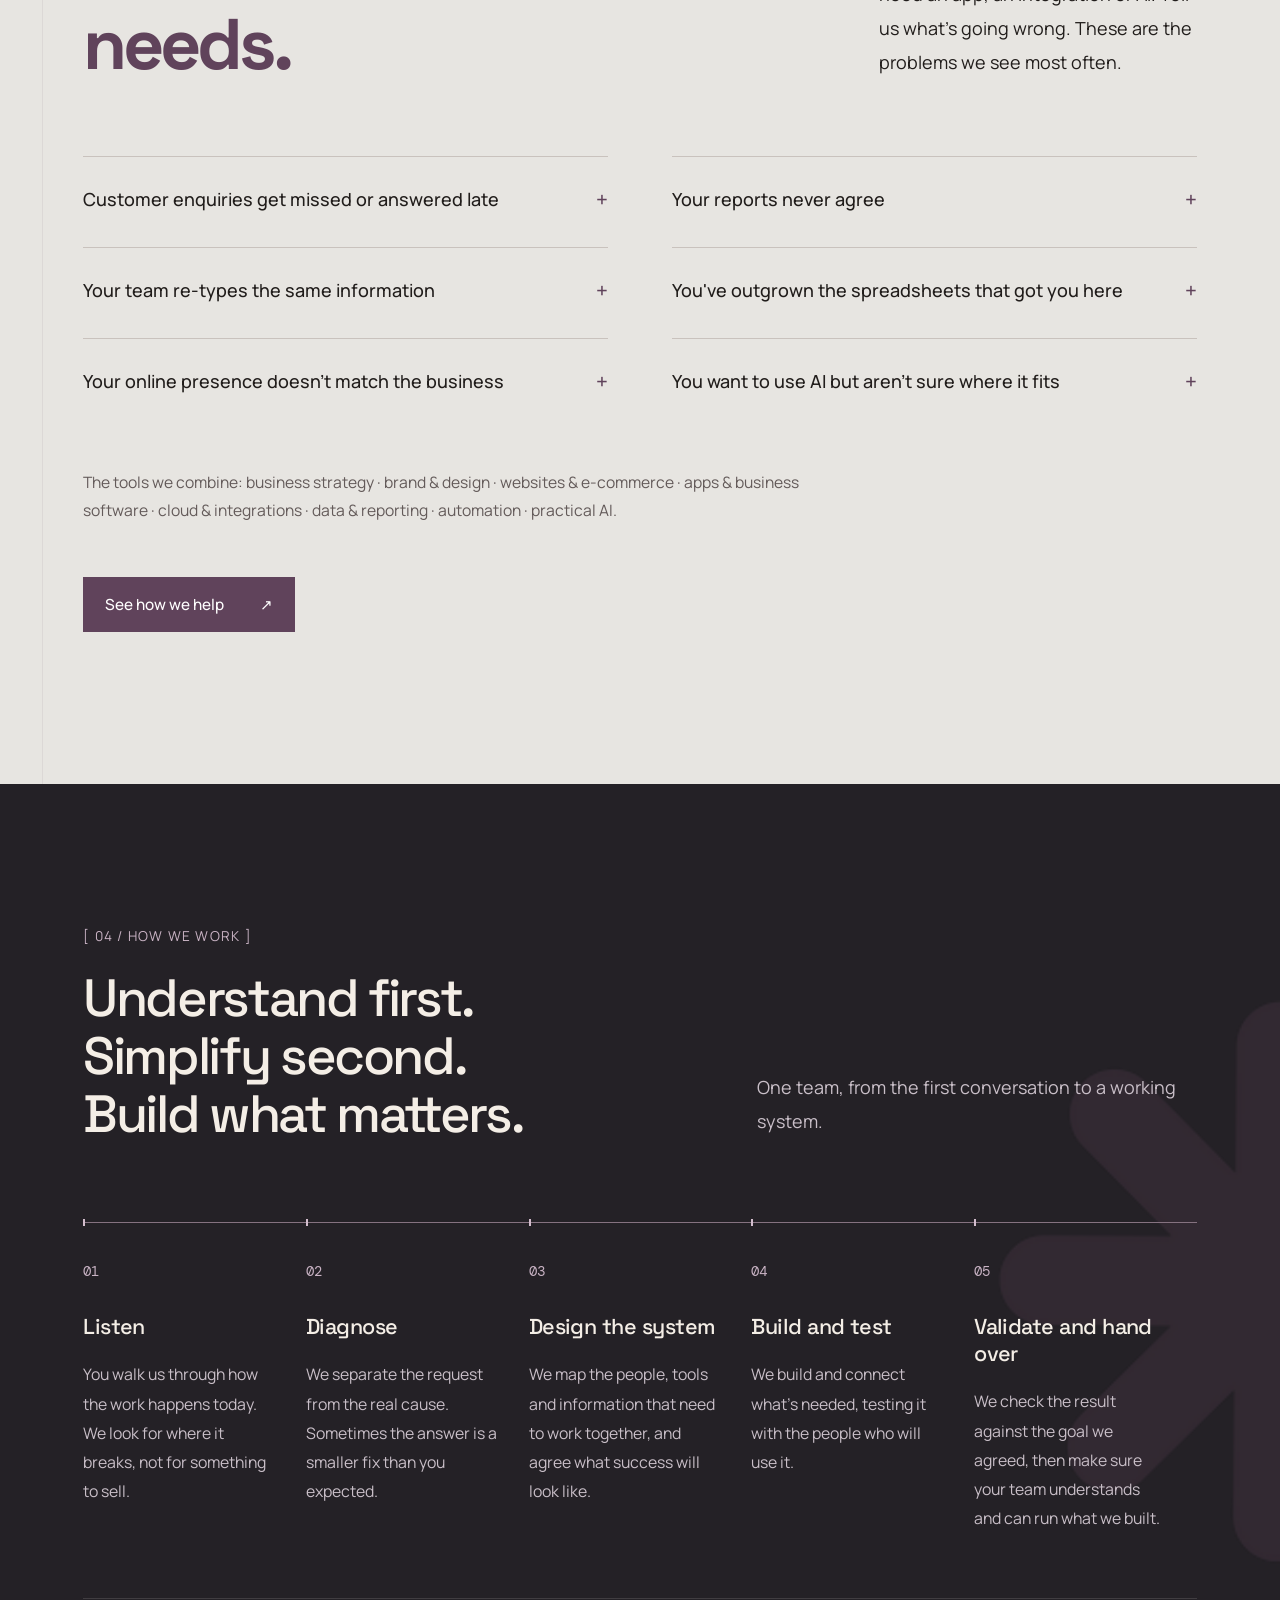
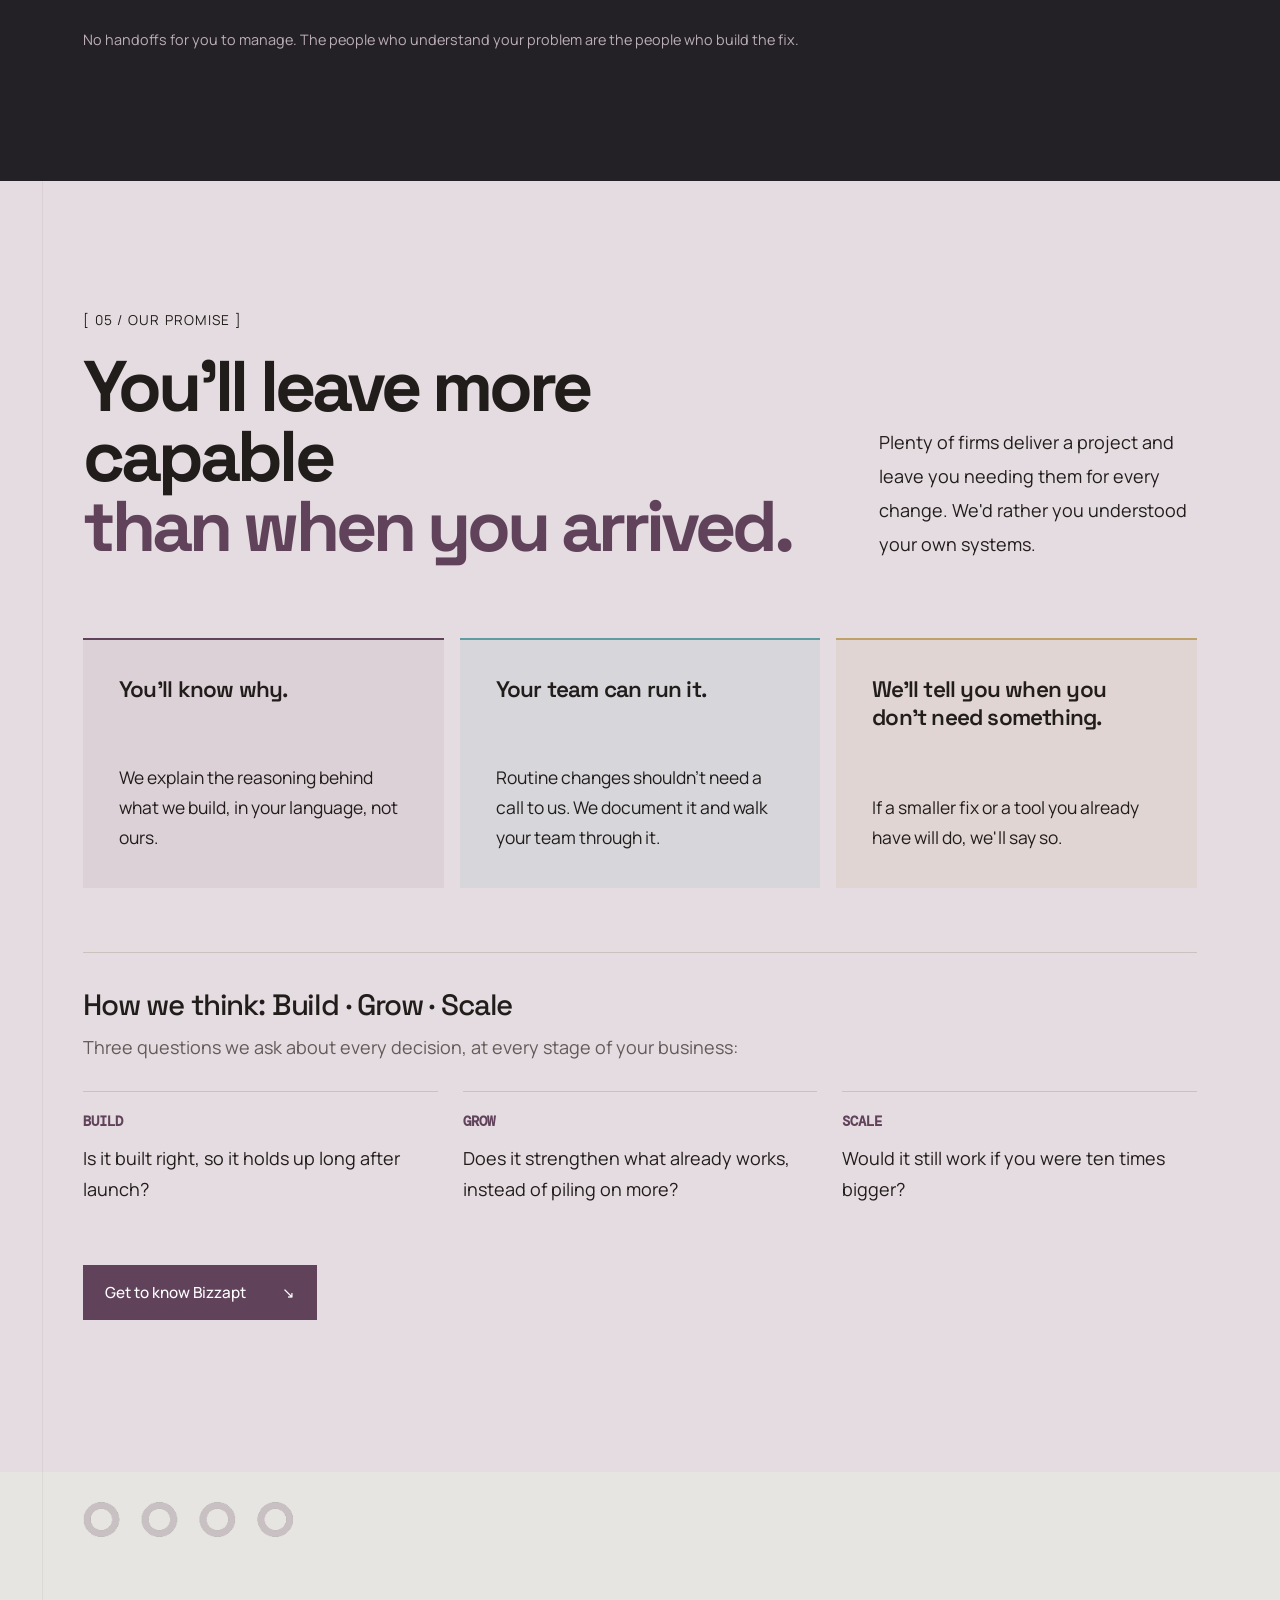
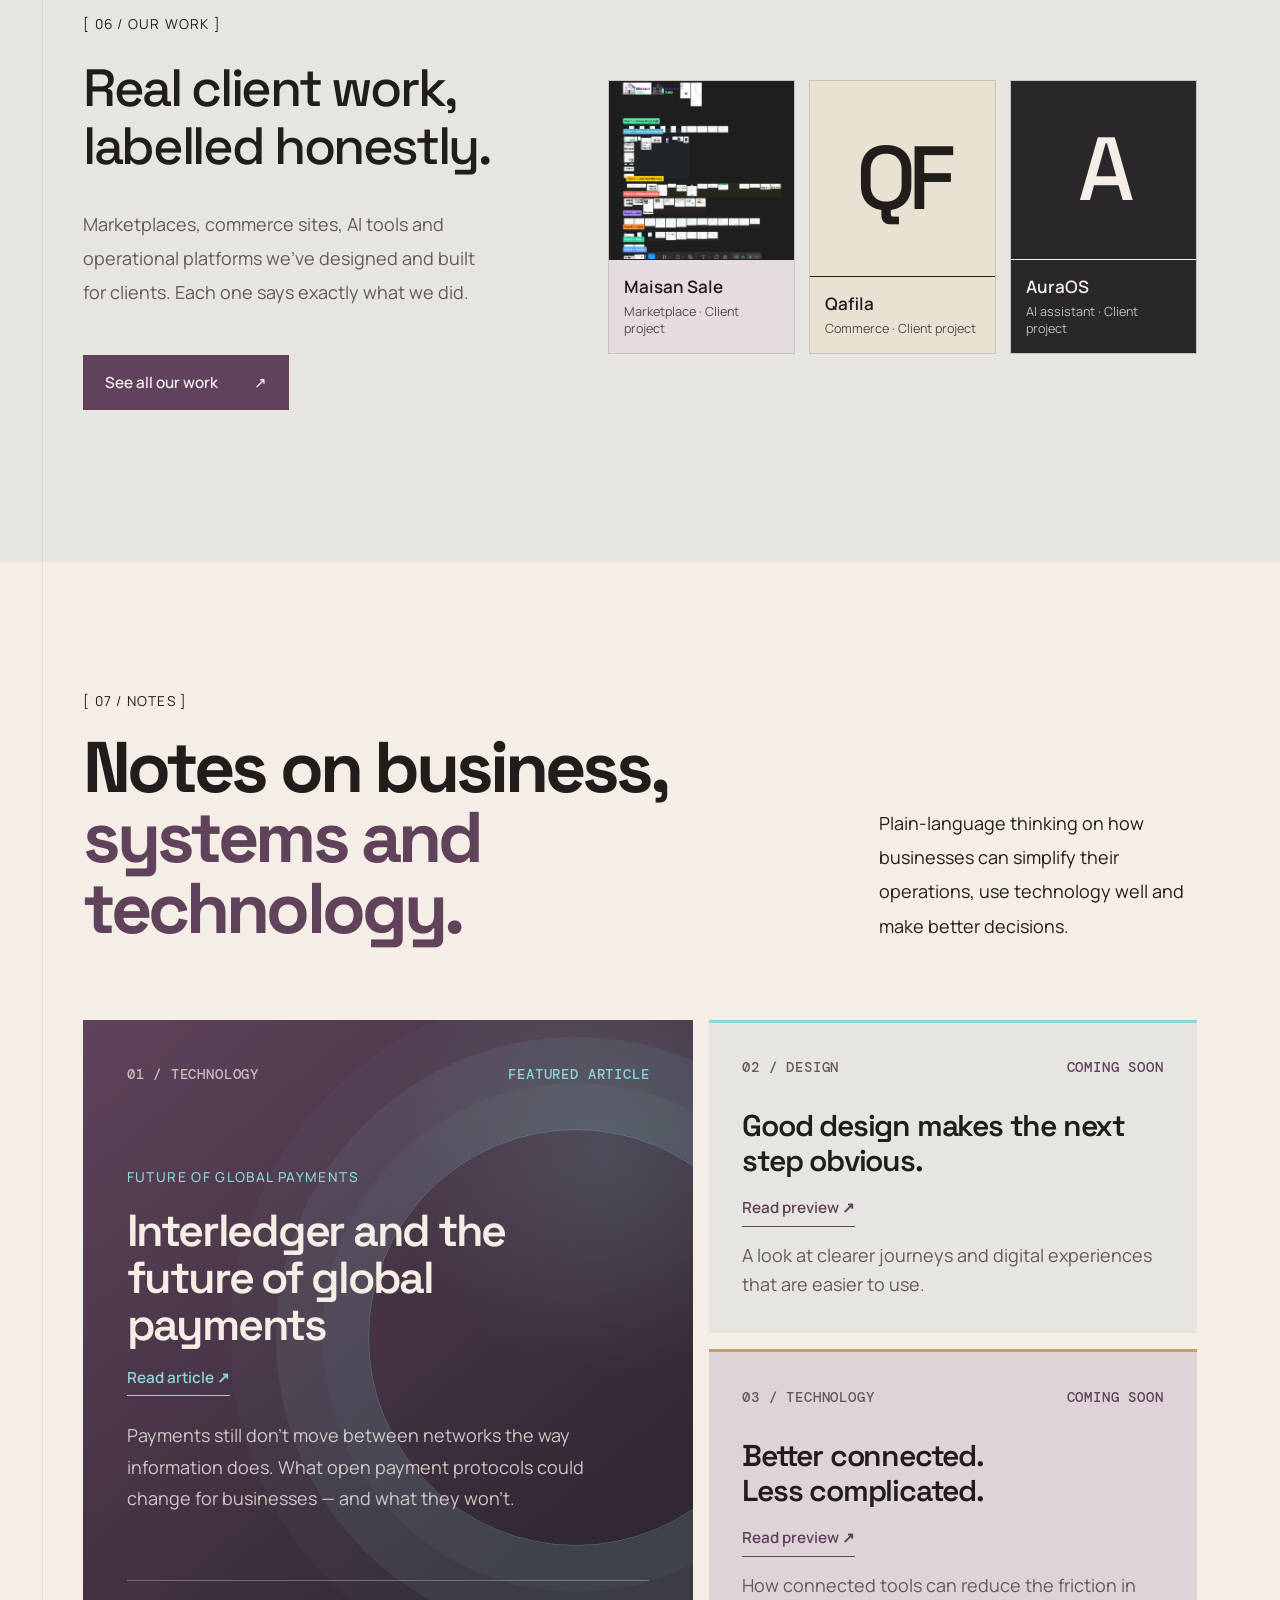
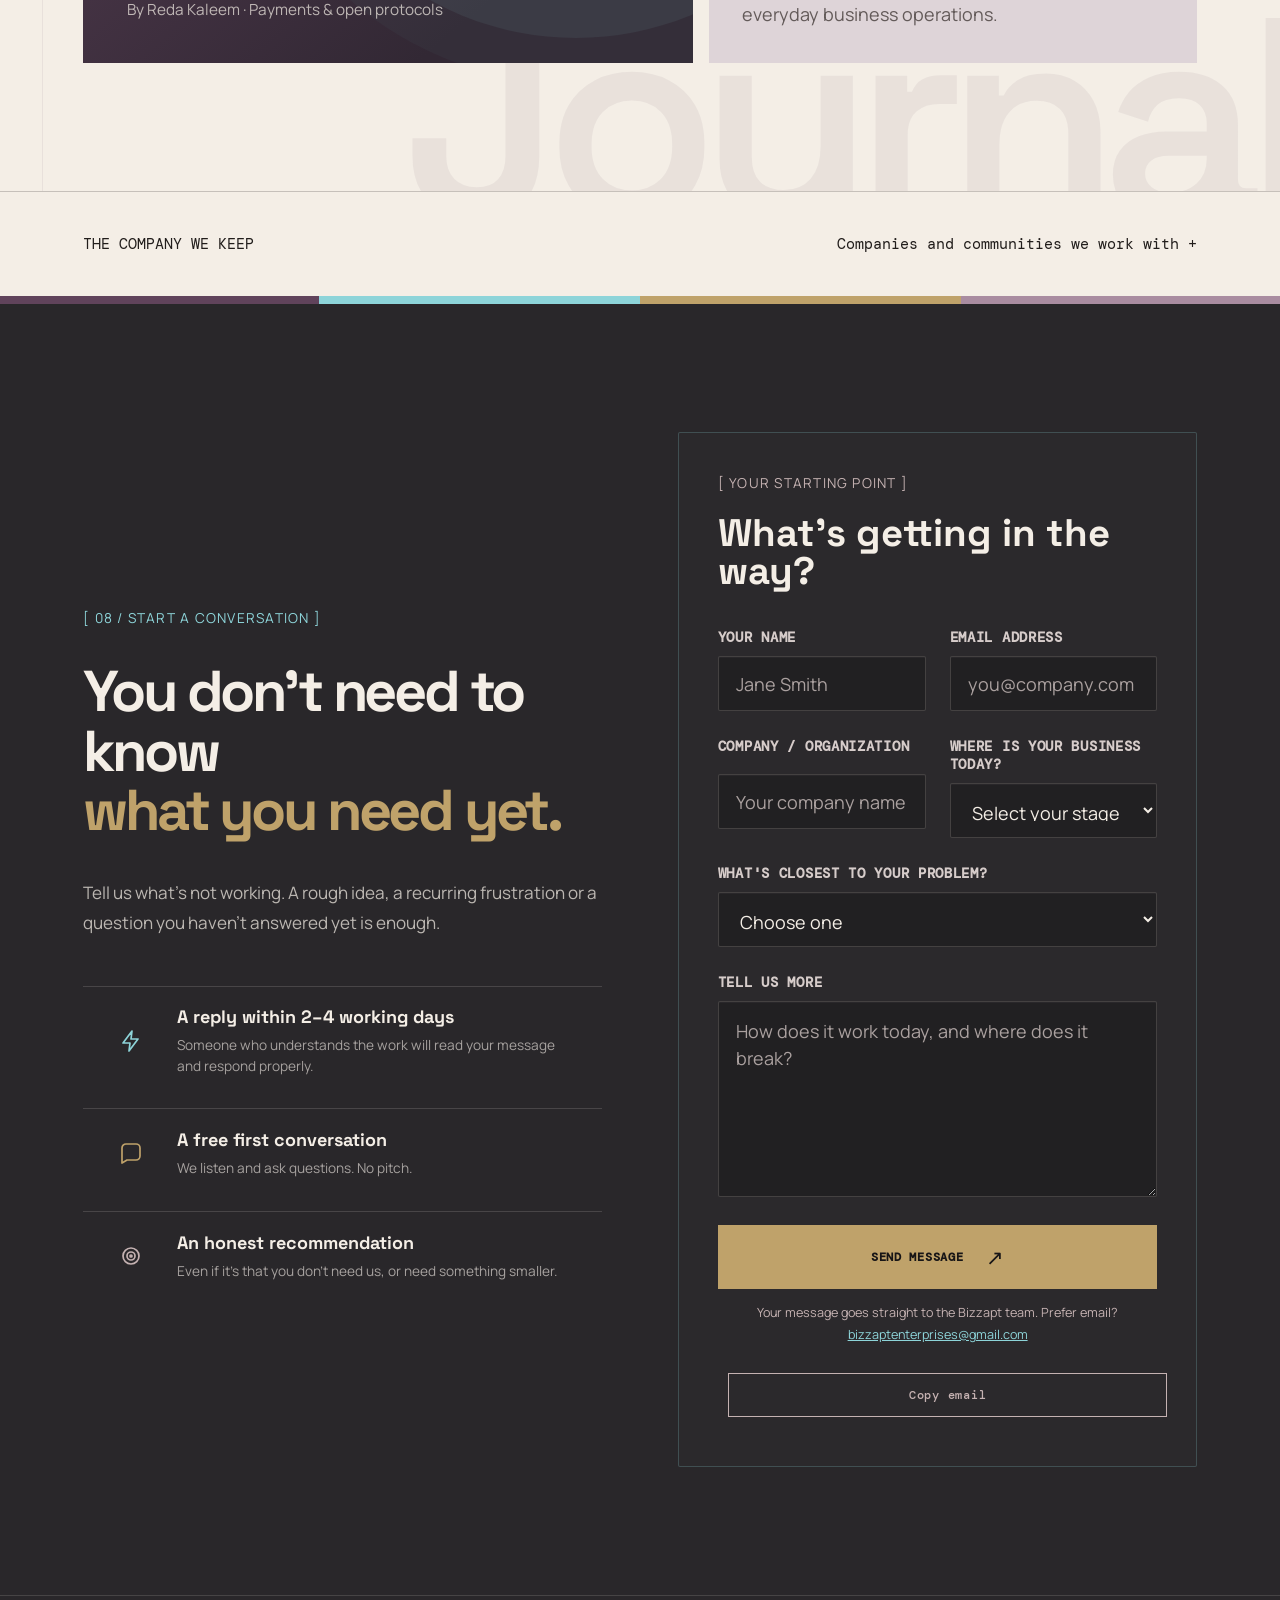
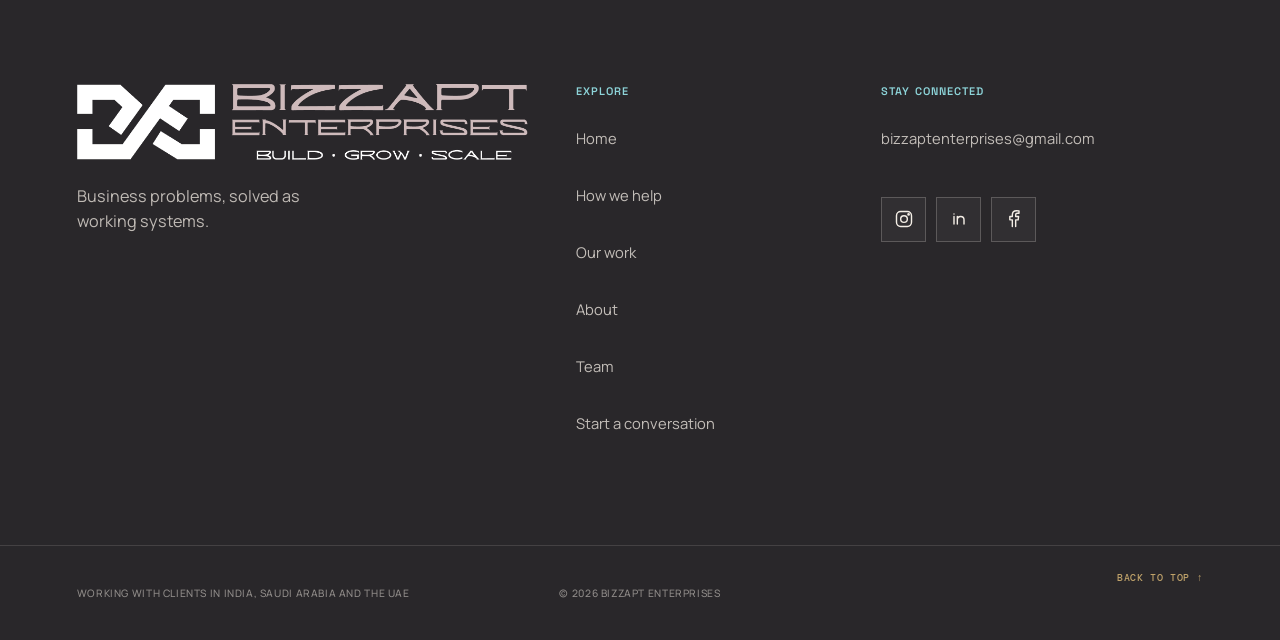
==== commit 5cadad33: "Center neon cursor and trail its glow" ====
--- a/index.html
+++ b/index.html
@@ -21,7 +21,7 @@
 <meta content="Bizzapt — Business problems, solved as working systems" name="twitter:title"/>
 <meta content="Bizzapt finds what's slowing your business down, then designs and builds the system that fixes it — and stays accountable until it works." name="twitter:description"/>
 <meta content="https://bizzapt-web.vercel.app/assets/bizzapt-social.png" name="twitter:image"/>
-<link href="hero-field.css?v=6" rel="stylesheet"/><link href="typography.css?v=1" rel="stylesheet"/><link as="image" href="assets/brand-logo-dark.png" rel="preload"/><link href="spacing.css?v=blog-design-2" rel="stylesheet"/><link href="readability.css?v=1" rel="stylesheet"/><link href="homepage-spec.css?v=1" rel="stylesheet"/><link href="cursor-dot.css?v=1" rel="stylesheet"/></head>
+<link href="hero-field.css?v=6" rel="stylesheet"/><link href="typography.css?v=1" rel="stylesheet"/><link as="image" href="assets/brand-logo-dark.png" rel="preload"/><link href="spacing.css?v=blog-design-2" rel="stylesheet"/><link href="readability.css?v=1" rel="stylesheet"/><link href="homepage-spec.css?v=1" rel="stylesheet"/><link href="cursor-dot.css?v=3" rel="stylesheet"/></head>
 <body class="connected-site connected-home"><a class="skip-link" href="#main-content">Skip to main content</a>
 <div aria-hidden="true" class="noise"></div>
 <header class="site-header is-dark">
@@ -115,5 +115,5 @@
 <div class="footer-bottom"><p>Working with clients in India, Saudi Arabia and the UAE</p><p>© <span class="current-year">2026</span> Bizzapt Enterprises</p><a href="#main-content">BACK TO TOP ↑</a></div>
 </footer>
 <script src="script.js?v=spec-1" type="module"></script>
-<script src="connections.js?v=spec-1" type="module"></script><script src="hero-motion.mjs?v=4" type="module"></script><script src="nav-glass.mjs?v=2" type="module"></script><script src="blog-dialog.mjs?v=3" type="module"></script><script src="cursor-dot.mjs?v=2" type="module"></script></body>
+<script src="connections.js?v=spec-1" type="module"></script><script src="hero-motion.mjs?v=4" type="module"></script><script src="nav-glass.mjs?v=2" type="module"></script><script src="blog-dialog.mjs?v=3" type="module"></script><script src="cursor-dot.mjs?v=3" type="module"></script></body>
 </html>
--- a/cursor-dot.css
+++ b/cursor-dot.css
@@ -1,20 +1,40 @@
 @media (hover: hover) and (pointer: fine) {
-  .cursor-dot {
+  .has-custom-cursor, .has-custom-cursor * { cursor: none !important; }
+  .has-custom-cursor :is(input, textarea, [contenteditable="true"]) { cursor: text !important; }
+
+  .cursor-dot, .cursor-halo {
     position: fixed;
     top: 0;
     left: 0;
-    z-index: 2147483647;
-    width: 10px;
-    height: 10px;
     border-radius: 50%;
-    background: #60435b;
-    box-shadow: 0 0 0 1px #f4eee680;
     pointer-events: none;
     opacity: 0;
-    transform: translate3d(-30px, -30px, 0);
-    transition: opacity 140ms ease, background-color 180ms ease;
+    will-change: transform;
+    transition: opacity 150ms ease, background-color 180ms ease, box-shadow 180ms ease;
   }
 
-  .cursor-dot.is-visible { opacity: 1; }
-  .cursor-dot.is-gold { background: #bfa26a; box-shadow: 0 0 0 1px #211d1b80; }
+  .cursor-dot {
+    z-index: 2147483647;
+    width: 9px;
+    height: 9px;
+    background: #60435b;
+    box-shadow: 0 0 0 1px #f4eee6b3, 0 0 10px 2px #9b5fd1a6;
+  }
+
+  .cursor-halo {
+    z-index: 2147483646;
+    width: 27px;
+    height: 27px;
+    background: radial-gradient(circle, #9b5fd180 0%, #9b5fd133 42%, transparent 72%);
+    box-shadow: 0 0 18px 3px #9b5fd155;
+  }
+
+  .cursor-dot.is-visible, .cursor-halo.is-visible { opacity: 1; }
+  .cursor-dot.is-gold { background: #e2bc72; box-shadow: 0 0 0 1px #211d1b99, 0 0 11px 3px #edc66db3; }
+  .cursor-halo.is-gold { background: radial-gradient(circle, #edc66d99 0%, #edc66d44 42%, transparent 72%); box-shadow: 0 0 20px 4px #edc66d66; }
+  .cursor-dot.is-over-text, .cursor-halo.is-over-text { opacity: 0; }
 }
+
+@media (prefers-reduced-motion: reduce) {
+  .cursor-dot, .cursor-halo { transition: none; }
+}
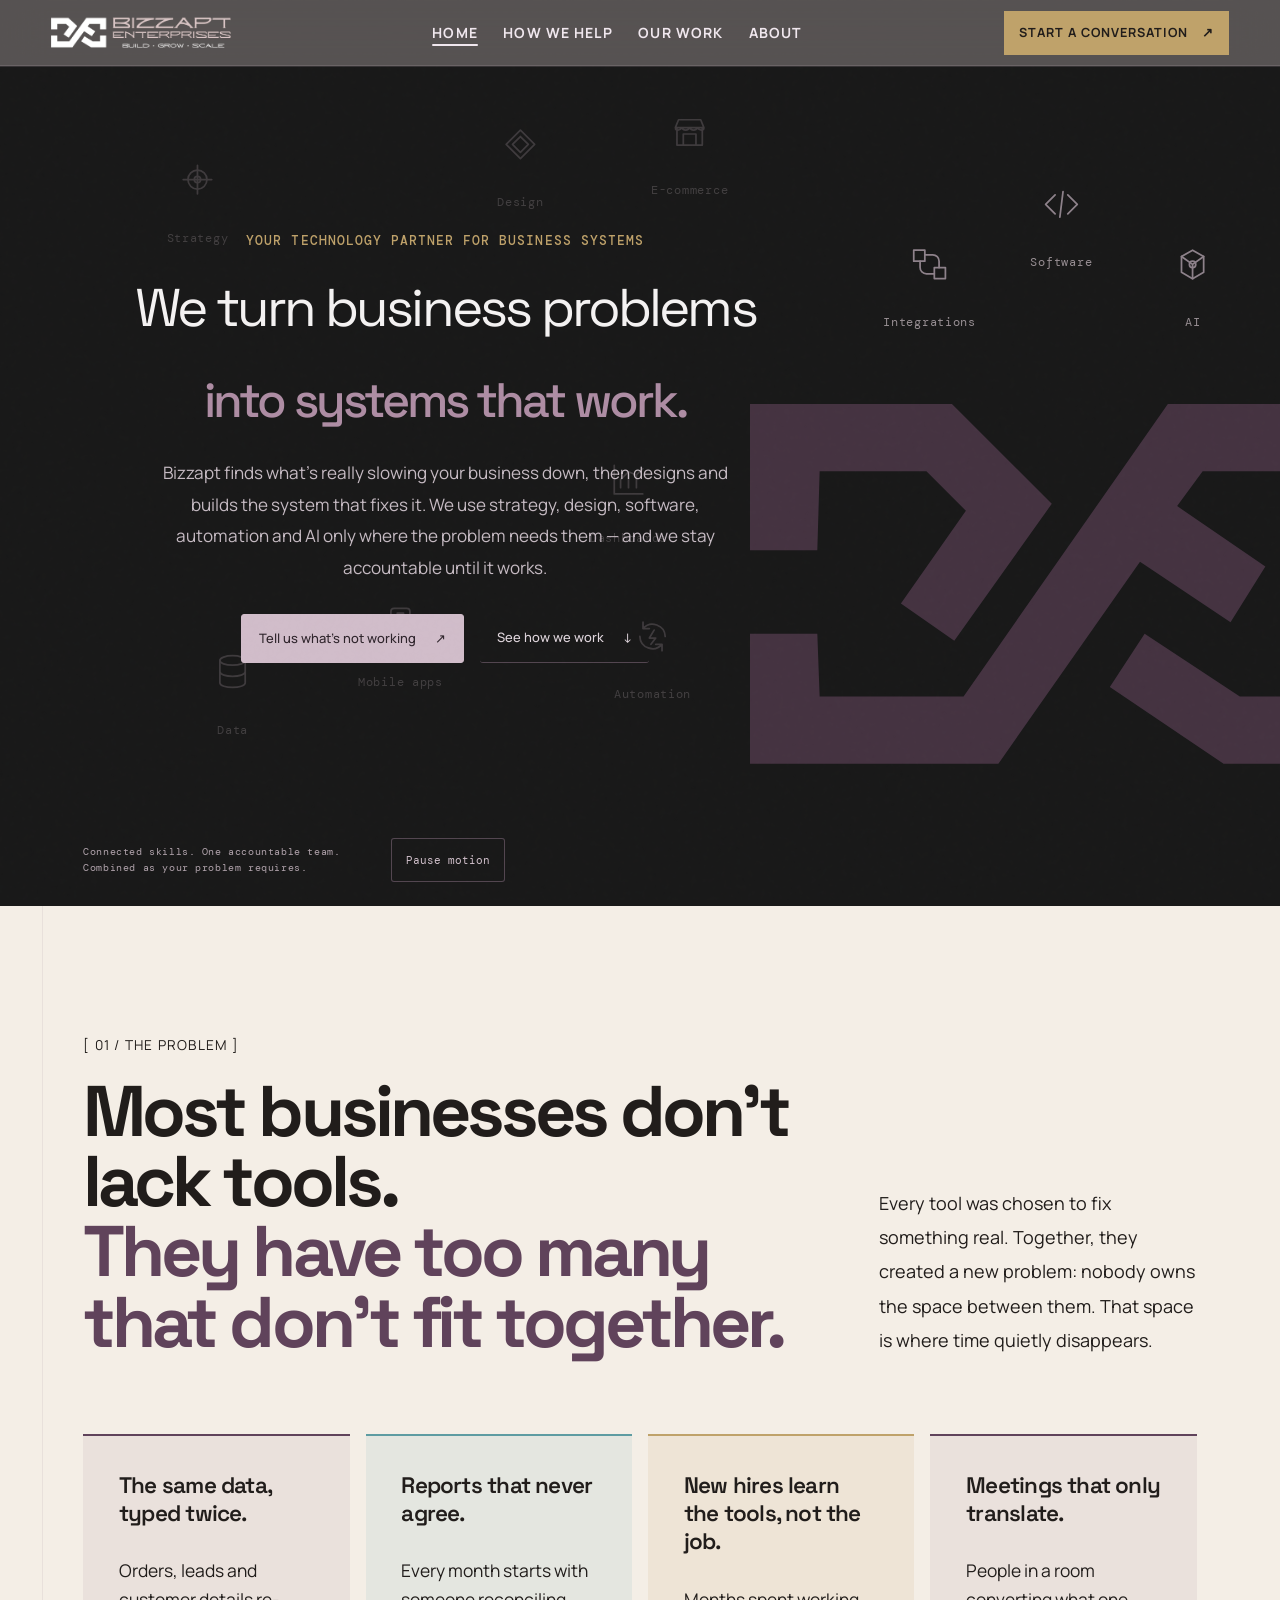
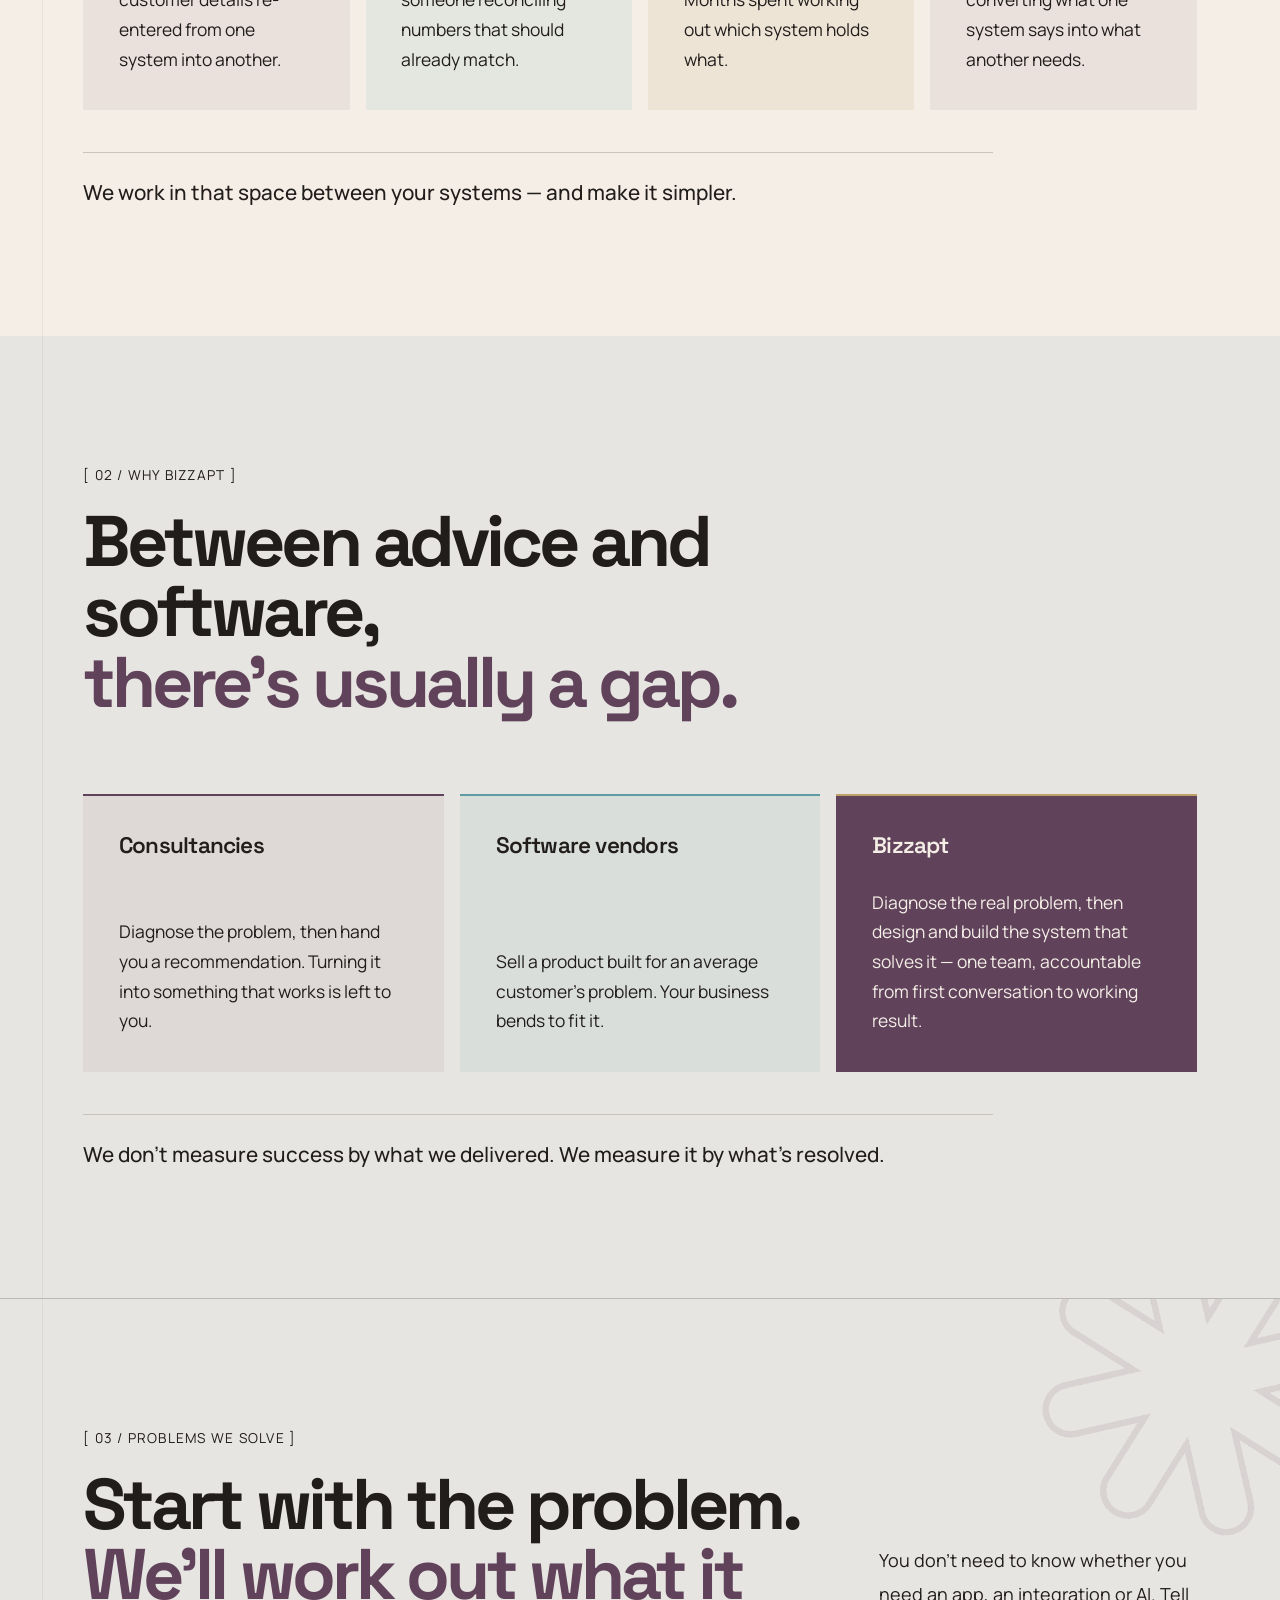
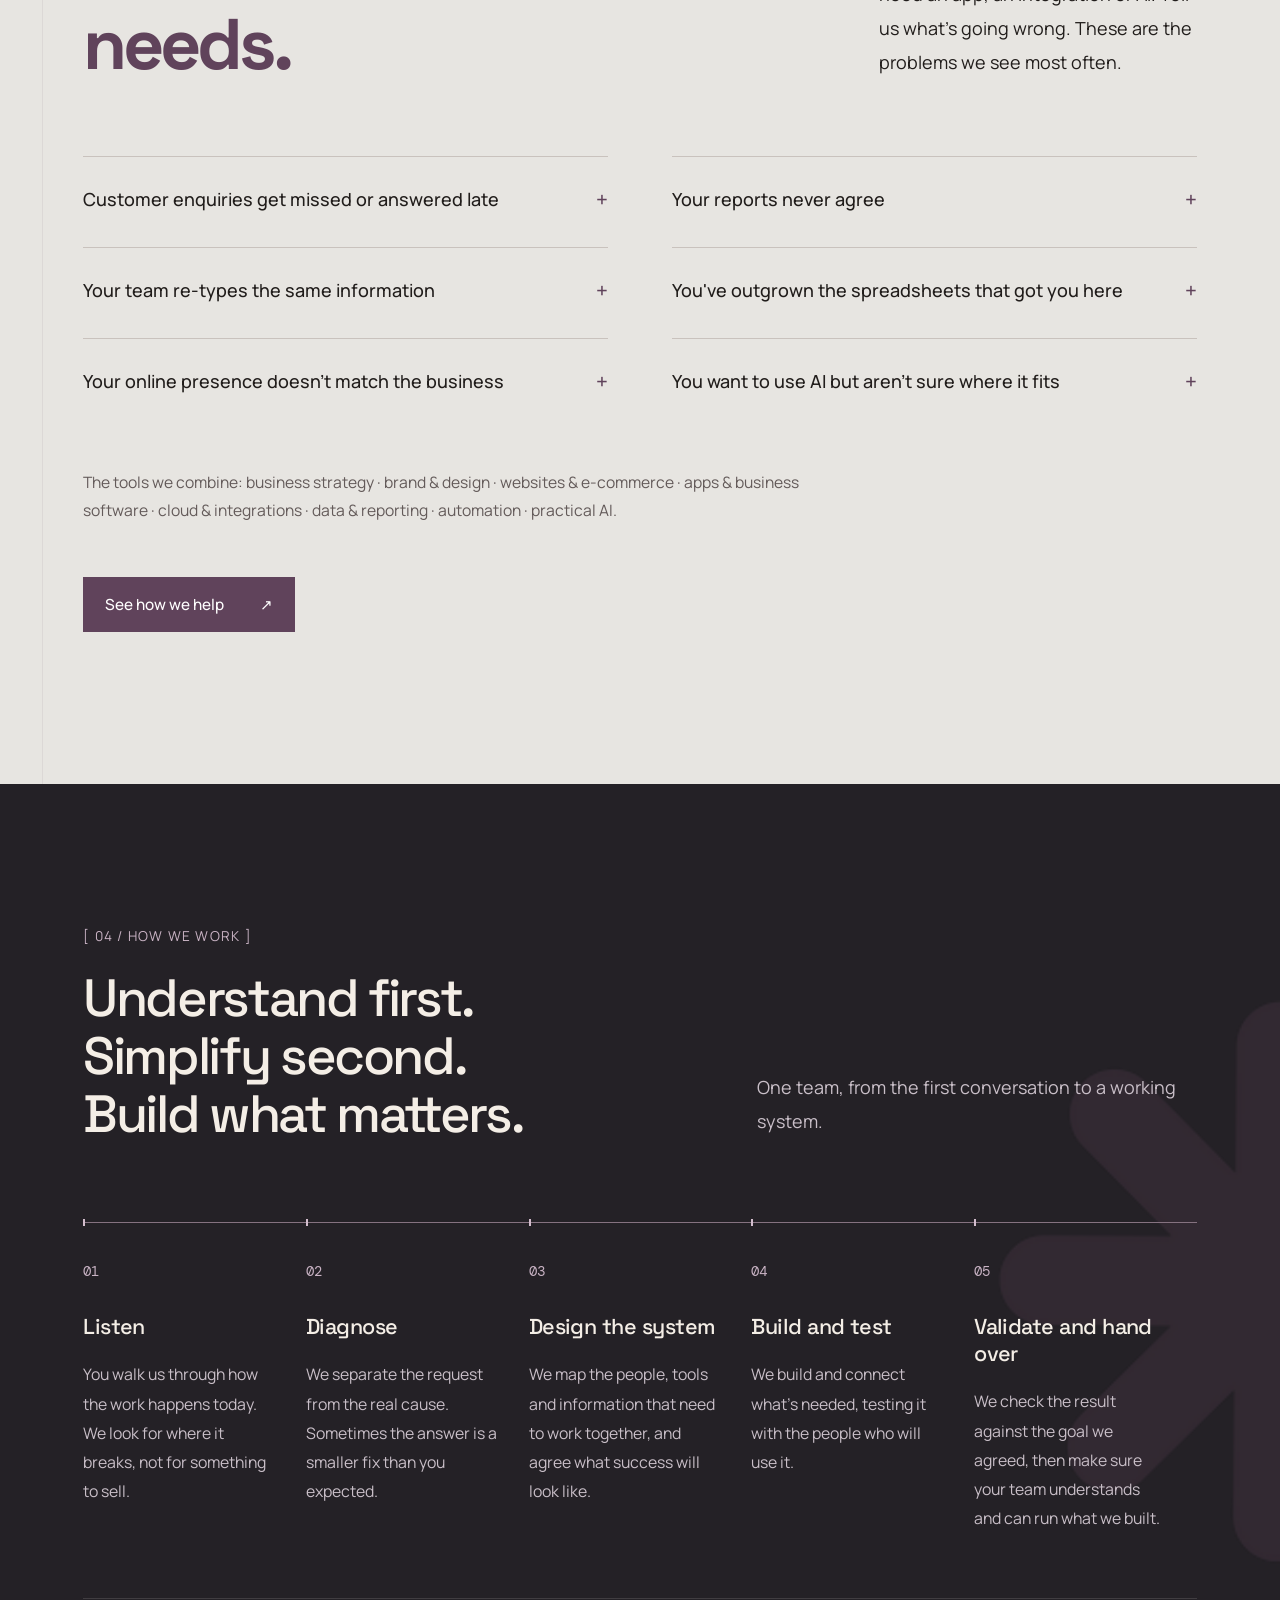
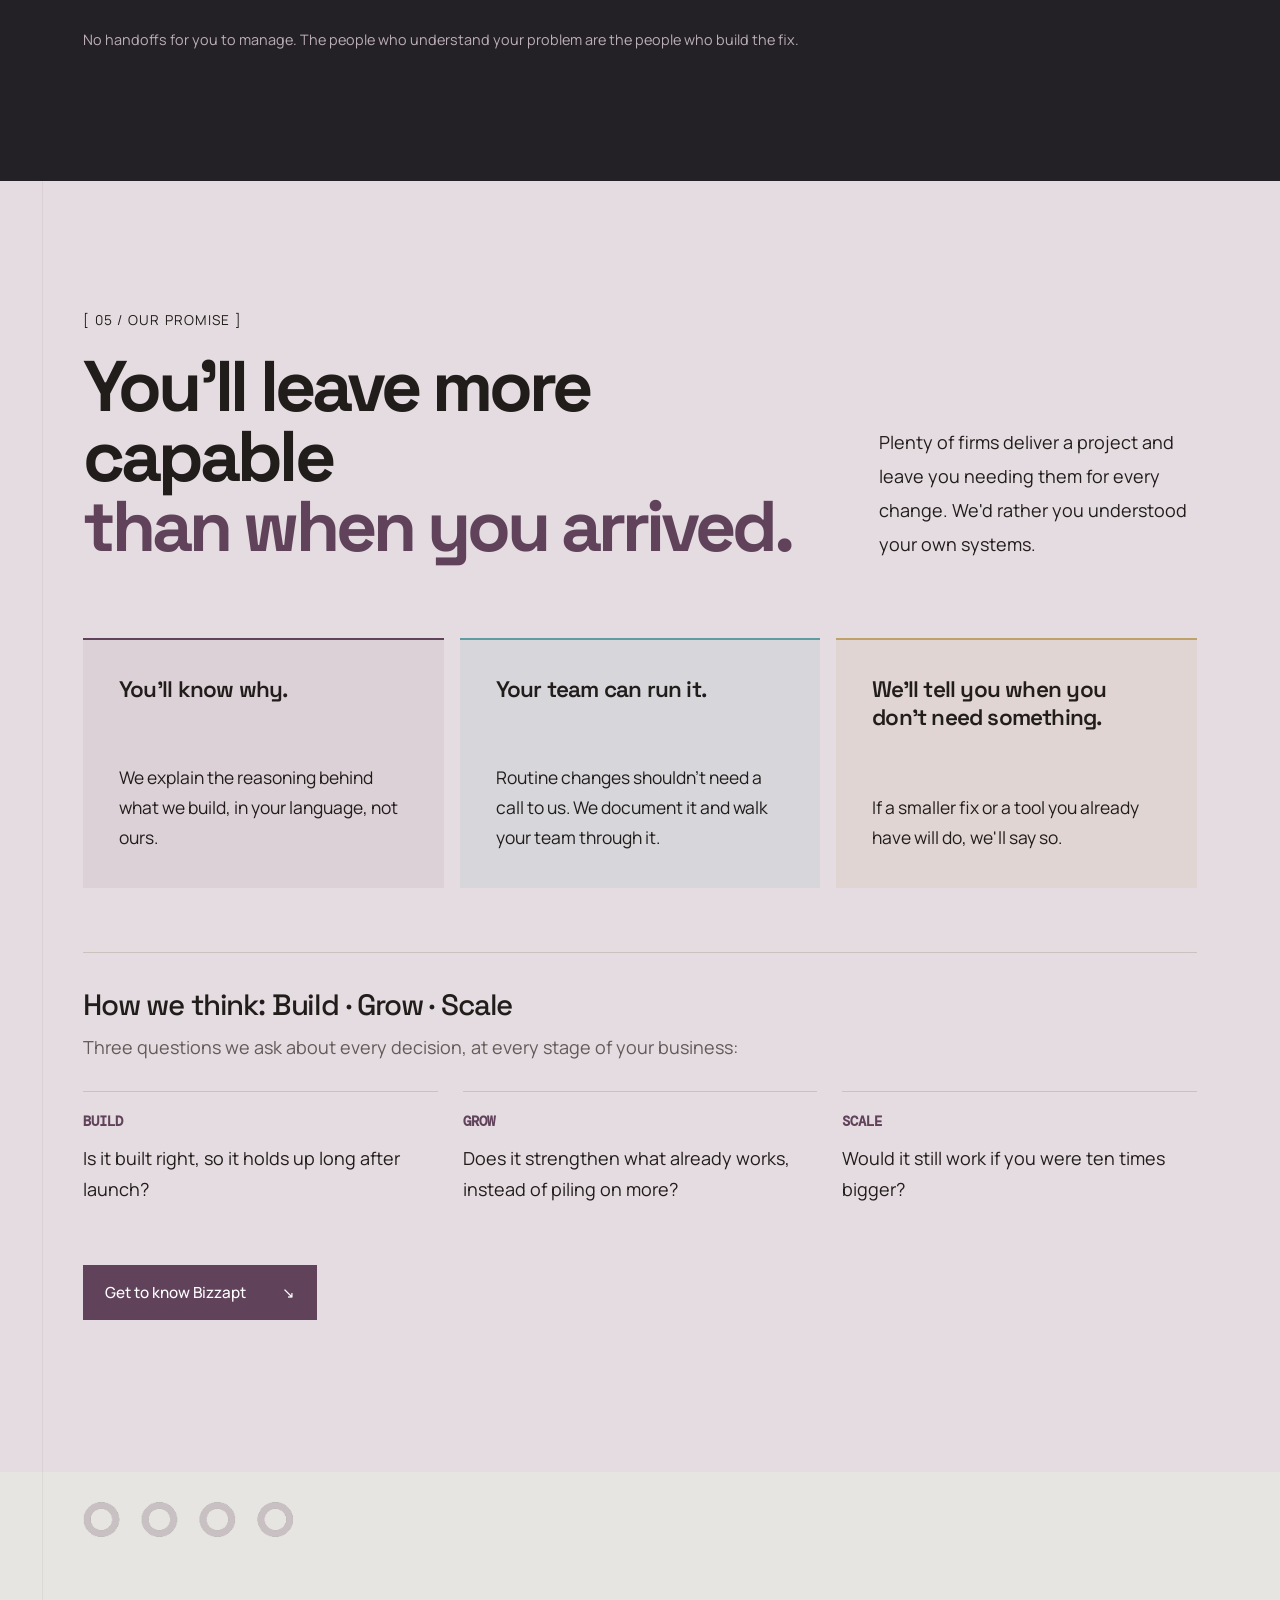
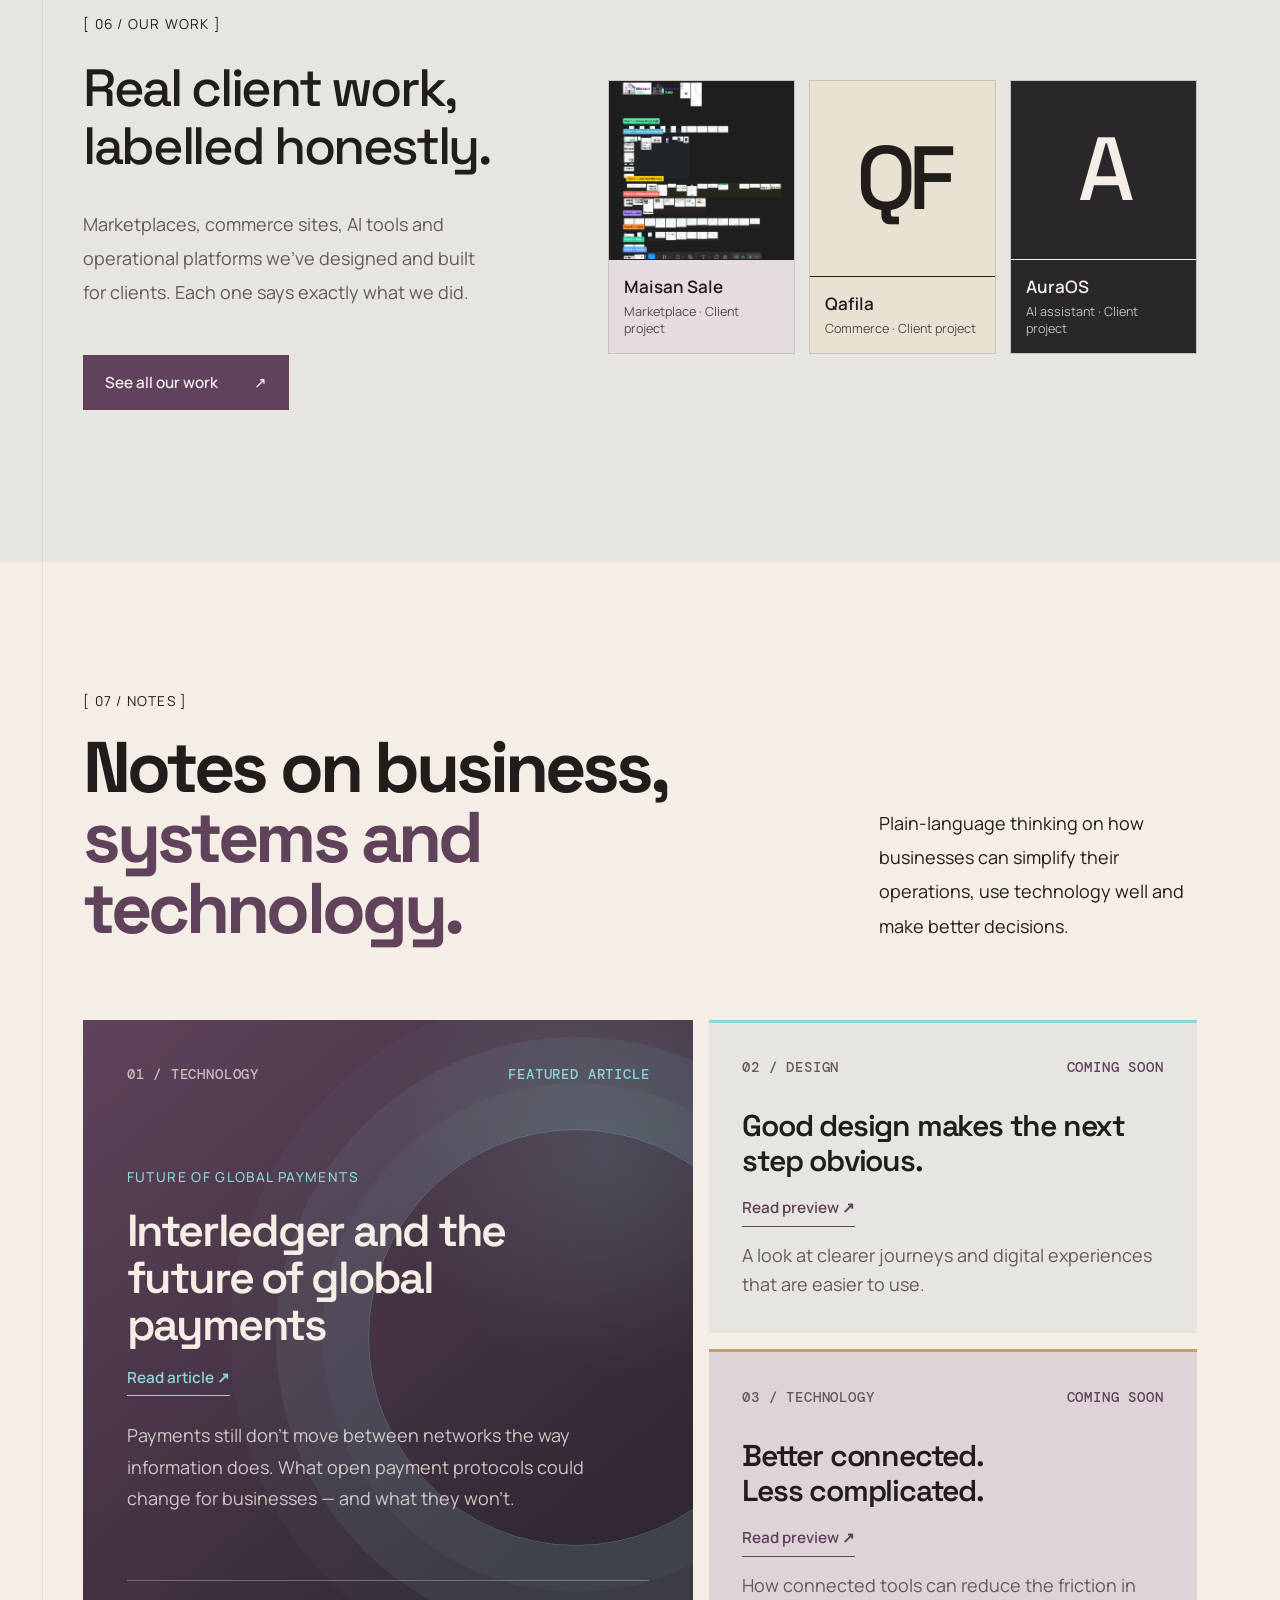
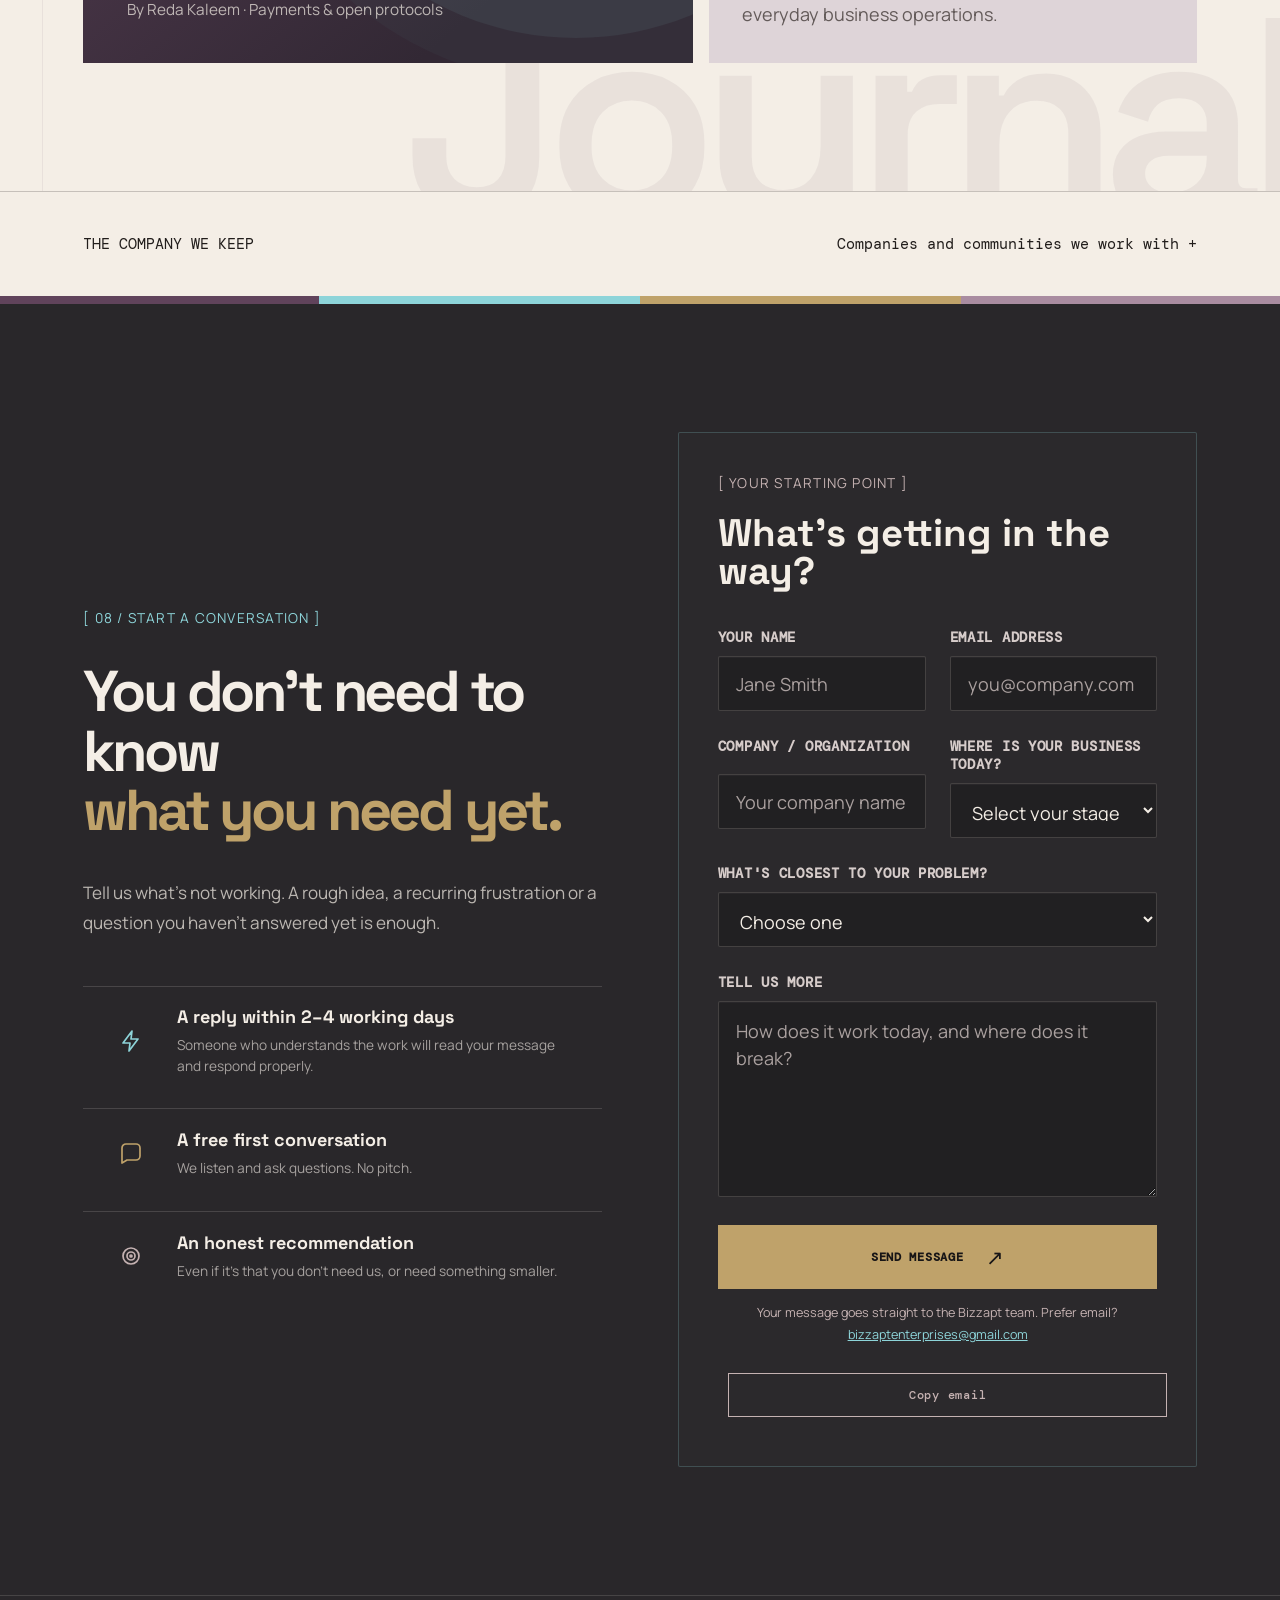
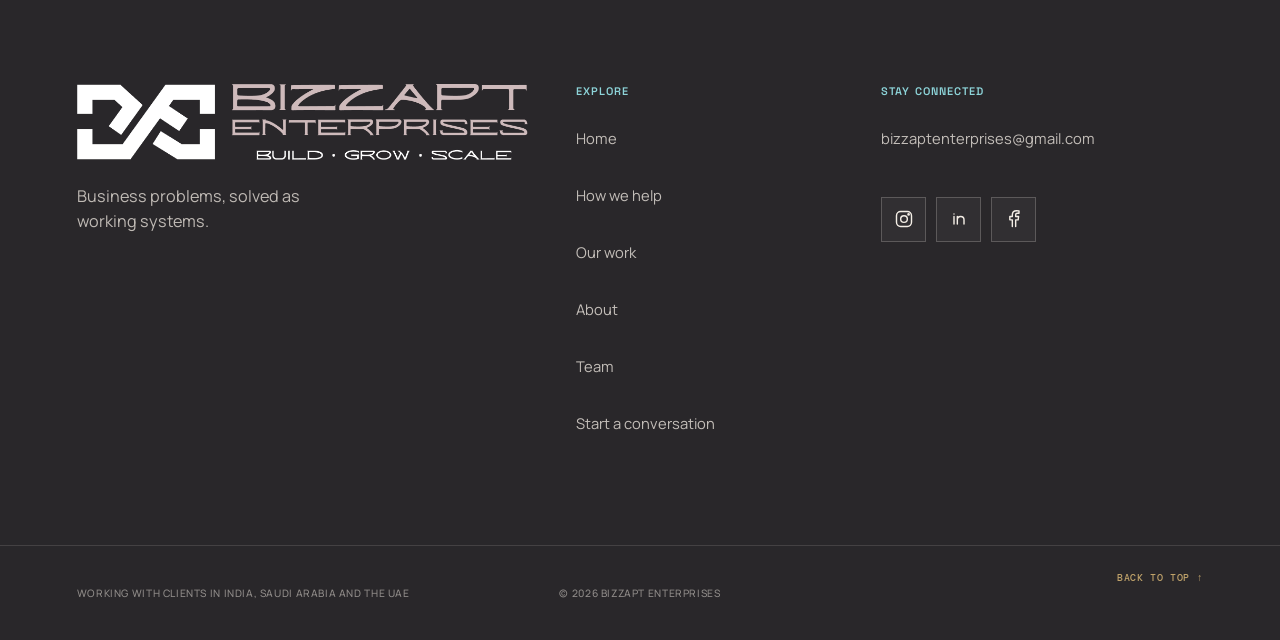
==== commit 7559f2c6: "Expand hero symbols with collision-free motion" ====
--- a/index.html
+++ b/index.html
@@ -33,7 +33,7 @@
 <a class="nav-cta" href="#contact">Start a conversation <span aria-hidden="true">↗</span></a>
 </header>
 <main id="main-content" tabindex="-1">
-<section aria-labelledby="hero-title" class="floating-hero"><img alt="Bizzapt" class="hero-brand-mark" height="390" loading="eager" src="assets/logo.svg" width="700"/><ul aria-label="Explore our connected capabilities" class="solution-field"><li class="floating-module" style="--home-x:15%;--home-y:17%;--module-index:0"><div class="float-motion"><a aria-describedby="hero-detail-strategy" aria-label="Explore Strategy" class="floating-solution" data-solution="strategy" href="#ecosystem"><span class="solution-symbol"><svg aria-hidden="true" viewbox="0 0 24 24"><path d="M12 3v18M3 12h18"></path><circle cx="12" cy="12" r="6"></circle><circle cx="12" cy="12" r="2"></circle></svg></span><span class="solution-name">Strategy</span><span class="solution-detail" id="hero-detail-strategy"><strong>Strategy</strong><span>Find the real problem before choosing a fix.</span></span></a></div></li><li class="floating-module" style="--home-x:41%;--home-y:12%;--module-index:1"><div class="float-motion"><a aria-describedby="hero-detail-brand" aria-label="Explore Design" class="floating-solution" data-solution="brand" href="#ecosystem"><span class="solution-symbol"><svg aria-hidden="true" viewbox="0 0 24 24"><path d="m12 3 9 9-9 9-9-9Z"></path><path d="m12 7 5 5-5 5-5-5Z"></path></svg></span><span class="solution-name">Design</span><span class="solution-detail" id="hero-detail-brand"><strong>Design</strong><span>Make the system easy to use and easy to trust.</span></span></a></div></li><li class="floating-module" style="--home-x:83%;--home-y:19%;--module-index:2"><div class="float-motion"><a aria-describedby="hero-detail-software" aria-label="Explore Software" class="floating-solution" data-solution="software" href="#ecosystem"><span class="solution-symbol"><svg aria-hidden="true" viewbox="0 0 24 24"><path d="m8 6-6 6 6 6m8-12 6 6-6 6m-3-14-2 16"></path></svg></span><span class="solution-name">Software</span><span class="solution-detail" id="hero-detail-software"><strong>Software</strong><span>Build tools around how your team actually works.</span></span></a></div></li><li class="floating-module" style="--home-x:18%;--home-y:75%;--module-index:3"><div class="float-motion"><a aria-describedby="hero-detail-data" aria-label="Explore Data" class="floating-solution" data-solution="data" href="#ecosystem"><span class="solution-symbol"><svg aria-hidden="true" viewbox="0 0 24 24"><ellipse cx="12" cy="5" rx="8" ry="3"></ellipse><path d="M4 5v14c0 4 16 4 16 0V5M4 12c0 4 16 4 16 0"></path></svg></span><span class="solution-name">Data</span><span class="solution-detail" id="hero-detail-data"><strong>Data</strong><span>Give everyone one version of the numbers.</span></span></a></div></li><li class="floating-module" style="--home-x:76%;--home-y:71%;--module-index:4"><div class="float-motion"><a aria-describedby="hero-detail-automation" aria-label="Explore Automation" class="floating-solution" data-solution="automation" href="#ecosystem"><span class="solution-symbol"><svg aria-hidden="true" viewbox="0 0 24 24"><path d="M6 7a8 8 0 0 1 14 5M18 17a8 8 0 0 1-14-5M6 3v4h4m8 14v-4h-4"></path><path d="m13 8-3 5h4l-3 4"></path></svg></span><span class="solution-name">Automation</span><span class="solution-detail" id="hero-detail-automation"><strong>Automation</strong><span>Remove the work people repeat by hand.</span></span></a></div></li><li class="floating-module" style="--home-x:90%;--home-y:48%;--module-index:5"><div class="float-motion"><a aria-describedby="hero-detail-ai" aria-label="Explore AI" class="floating-solution" data-solution="ai" href="#ecosystem"><span class="solution-symbol"><svg aria-hidden="true" viewbox="0 0 24 24"><path d="m12 3 7 4v10l-7 4-7-4V7Z"></path><path d="m5 7 7 5 7-5m-7 5v9"></path><circle cx="12" cy="12" r="2"></circle></svg></span><span class="solution-name">AI</span><span class="solution-detail" id="hero-detail-ai"><strong>AI</strong><span>Handle the volume; leave the judgment with people.</span></span></a></div></li></ul><div class="field-copy"><p class="field-eyebrow">Your technology partner for business systems</p><h1 id="hero-title">We turn business problems<br/><strong><em>into systems that work.</em></strong></h1><p class="field-description">Bizzapt finds what's really slowing your business down, then designs and builds the system that fixes it. We use strategy, design, software, automation and AI only where the problem needs them — and we stay accountable until it works.</p><div class="field-actions"><a class="field-primary" href="#contact">Tell us what's not working <span aria-hidden="true">↗</span></a><a class="field-secondary" href="#process">See how we work <span aria-hidden="true">↓</span></a></div></div><div class="field-footer"><span>Six instruments. One accountable team. Combined as your problem requires.</span><button aria-pressed="false" class="field-motion-toggle" type="button"><span data-motion-control-label="">Pause motion</span></button></div></section><section aria-labelledby="problem-title" class="connected-section home-problem" id="problem"><header class="connected-heading"><div><p class="section-tag">[ 01 / THE PROBLEM ]</p><h2 id="problem-title">Most businesses don't lack tools.<br/><em>They have too many that don't fit together.</em></h2></div><p>Every tool was chosen to fix something real. Together, they created a new problem: nobody owns the space between them. That space is where time quietly disappears.</p></header><div class="home-card-grid home-card-grid-four"><article><h3>The same data, typed twice.</h3><p>Orders, leads and customer details re-entered from one system into another.</p></article><article><h3>Reports that never agree.</h3><p>Every month starts with someone reconciling numbers that should already match.</p></article><article><h3>New hires learn the tools, not the job.</h3><p>Months spent working out which system holds what.</p></article><article><h3>Meetings that only translate.</h3><p>People in a room converting what one system says into what another needs.</p></article></div><p class="home-section-note">We work in that space between your systems — and make it simpler.</p></section><section aria-labelledby="why-title" class="connected-section home-why" id="why-bizzapt"><header class="connected-heading"><div><p class="section-tag">[ 02 / WHY BIZZAPT ]</p><h2 id="why-title">Between advice and software,<br/><em>there's usually a gap.</em></h2></div></header><div class="home-card-grid"><article><h3>Consultancies</h3><p>Diagnose the problem, then hand you a recommendation. Turning it into something that works is left to you.</p></article><article><h3>Software vendors</h3><p>Sell a product built for an average customer's problem. Your business bends to fit it.</p></article><article class="is-bizzapt"><h3>Bizzapt</h3><p>Diagnose the real problem, then design and build the system that solves it — one team, accountable from first conversation to working result.</p></article></div><p class="home-section-note">We don't measure success by what we delivered. We measure it by what's resolved.</p></section>
+<section aria-labelledby="hero-title" class="floating-hero"><img alt="Bizzapt" class="hero-brand-mark" height="390" loading="eager" src="assets/logo.svg" width="700"/><ul aria-label="Explore our connected capabilities" class="solution-field"><li class="floating-module" style="--home-x:15%;--home-y:17%;--module-index:0"><div class="float-motion"><a aria-describedby="hero-detail-strategy" aria-label="Explore Strategy" class="floating-solution" data-solution="strategy" href="#ecosystem"><span class="solution-symbol"><svg aria-hidden="true" viewbox="0 0 24 24"><path d="M12 3v18M3 12h18"></path><circle cx="12" cy="12" r="6"></circle><circle cx="12" cy="12" r="2"></circle></svg></span><span class="solution-name">Strategy</span><span class="solution-detail" id="hero-detail-strategy"><strong>Strategy</strong><span>Find the real problem before choosing a fix.</span></span></a></div></li><li class="floating-module" style="--home-x:41%;--home-y:12%;--module-index:1"><div class="float-motion"><a aria-describedby="hero-detail-brand" aria-label="Explore Design" class="floating-solution" data-solution="brand" href="#ecosystem"><span class="solution-symbol"><svg aria-hidden="true" viewbox="0 0 24 24"><path d="m12 3 9 9-9 9-9-9Z"></path><path d="m12 7 5 5-5 5-5-5Z"></path></svg></span><span class="solution-name">Design</span><span class="solution-detail" id="hero-detail-brand"><strong>Design</strong><span>Make the system easy to use and easy to trust.</span></span></a></div></li><li class="floating-module" style="--home-x:83%;--home-y:19%;--module-index:2"><div class="float-motion"><a aria-describedby="hero-detail-software" aria-label="Explore Software" class="floating-solution" data-solution="software" href="#ecosystem"><span class="solution-symbol"><svg aria-hidden="true" viewbox="0 0 24 24"><path d="m8 6-6 6 6 6m8-12 6 6-6 6m-3-14-2 16"></path></svg></span><span class="solution-name">Software</span><span class="solution-detail" id="hero-detail-software"><strong>Software</strong><span>Build tools around how your team actually works.</span></span></a></div></li><li class="floating-module" style="--home-x:18%;--home-y:75%;--module-index:3"><div class="float-motion"><a aria-describedby="hero-detail-data" aria-label="Explore Data" class="floating-solution" data-solution="data" href="#ecosystem"><span class="solution-symbol"><svg aria-hidden="true" viewbox="0 0 24 24"><ellipse cx="12" cy="5" rx="8" ry="3"></ellipse><path d="M4 5v14c0 4 16 4 16 0V5M4 12c0 4 16 4 16 0"></path></svg></span><span class="solution-name">Data</span><span class="solution-detail" id="hero-detail-data"><strong>Data</strong><span>Give everyone one version of the numbers.</span></span></a></div></li><li class="floating-module" style="--home-x:76%;--home-y:71%;--module-index:4"><div class="float-motion"><a aria-describedby="hero-detail-automation" aria-label="Explore Automation" class="floating-solution" data-solution="automation" href="#ecosystem"><span class="solution-symbol"><svg aria-hidden="true" viewbox="0 0 24 24"><path d="M6 7a8 8 0 0 1 14 5M18 17a8 8 0 0 1-14-5M6 3v4h4m8 14v-4h-4"></path><path d="m13 8-3 5h4l-3 4"></path></svg></span><span class="solution-name">Automation</span><span class="solution-detail" id="hero-detail-automation"><strong>Automation</strong><span>Remove the work people repeat by hand.</span></span></a></div></li><li class="floating-module" style="--home-x:90%;--home-y:48%;--module-index:5"><div class="float-motion"><a aria-describedby="hero-detail-ai" aria-label="Explore AI" class="floating-solution" data-solution="ai" href="#ecosystem"><span class="solution-symbol"><svg aria-hidden="true" viewbox="0 0 24 24"><path d="m12 3 7 4v10l-7 4-7-4V7Z"></path><path d="m5 7 7 5 7-5m-7 5v9"></path><circle cx="12" cy="12" r="2"></circle></svg></span><span class="solution-name">AI</span><span class="solution-detail" id="hero-detail-ai"><strong>AI</strong><span>Handle the volume; leave the judgment with people.</span></span></a></div></li><li class="floating-module" style="--home-x:54%;--home-y:11%;--module-index:6"><div class="float-motion"><a aria-describedby="hero-detail-commerce" aria-label="Explore E-commerce" class="floating-solution" data-solution="brand" href="#ecosystem"><span class="solution-symbol"><svg aria-hidden="true" viewBox="0 0 24 24"><path d="M3 9h18l-2-5H5L3 9Zm1 0v11h16V9M8 20v-7h8v7M3 9c0 2 3 2 4 0 1 2 4 2 5 0 1 2 4 2 5 0 1 2 4 2 4 0"></path></svg></span><span class="solution-name">E-commerce</span><span class="solution-detail" id="hero-detail-commerce"><strong>E-commerce</strong><span>Turn browsing into a clear buying journey.</span></span></a></div></li><li class="floating-module" style="--home-x:31%;--home-y:70%;--module-index:7"><div class="float-motion"><a aria-describedby="hero-detail-apps" aria-label="Explore Mobile apps" class="floating-solution" data-solution="software" href="#ecosystem"><span class="solution-symbol"><svg aria-hidden="true" viewBox="0 0 24 24"><rect x="6" y="2" width="12" height="20" rx="2"></rect><path d="M10 5h4m-3 14h2"></path></svg></span><span class="solution-name">Mobile apps</span><span class="solution-detail" id="hero-detail-apps"><strong>Mobile apps</strong><span>Put the right workflow in your team's hands.</span></span></a></div></li><li class="floating-module" style="--home-x:92%;--home-y:61%;--module-index:8"><div class="float-motion"><a aria-describedby="hero-detail-integrations" aria-label="Explore Integrations" class="floating-solution" data-solution="automation" href="#ecosystem"><span class="solution-symbol"><svg aria-hidden="true" viewBox="0 0 24 24"><rect x="2" y="3" width="7" height="7"></rect><rect x="15" y="14" width="7" height="7"></rect><path d="M9 6h5a4 4 0 0 1 4 4v4M15 18h-5a4 4 0 0 1-4-4v-4"></path></svg></span><span class="solution-name">Integrations</span><span class="solution-detail" id="hero-detail-integrations"><strong>Integrations</strong><span>Connect the tools your business already uses.</span></span></a></div></li><li class="floating-module" style="--home-x:49%;--home-y:84%;--module-index:9"><div class="float-motion"><a aria-describedby="hero-detail-dashboards" aria-label="Explore Dashboards" class="floating-solution" data-solution="data" href="#ecosystem"><span class="solution-symbol"><svg aria-hidden="true" viewBox="0 0 24 24"><path d="M3 21V3m0 18h18M7 17v-5m5 5V7m5 10V9m4-4-4 4-5-2-5 5"></path></svg></span><span class="solution-name">Dashboards</span><span class="solution-detail" id="hero-detail-dashboards"><strong>Dashboards</strong><span>Make the numbers easy to see and act on.</span></span></a></div></li></ul><div class="field-copy"><p class="field-eyebrow">Your technology partner for business systems</p><h1 id="hero-title">We turn business problems<br/><strong><em>into systems that work.</em></strong></h1><p class="field-description">Bizzapt finds what's really slowing your business down, then designs and builds the system that fixes it. We use strategy, design, software, automation and AI only where the problem needs them — and we stay accountable until it works.</p><div class="field-actions"><a class="field-primary" href="#contact">Tell us what's not working <span aria-hidden="true">↗</span></a><a class="field-secondary" href="#process">See how we work <span aria-hidden="true">↓</span></a></div></div><div class="field-footer"><span>Connected skills. One accountable team. Combined as your problem requires.</span><button aria-pressed="false" class="field-motion-toggle" type="button"><span data-motion-control-label="">Pause motion</span></button></div></section><section aria-labelledby="problem-title" class="connected-section home-problem" id="problem"><header class="connected-heading"><div><p class="section-tag">[ 01 / THE PROBLEM ]</p><h2 id="problem-title">Most businesses don't lack tools.<br/><em>They have too many that don't fit together.</em></h2></div><p>Every tool was chosen to fix something real. Together, they created a new problem: nobody owns the space between them. That space is where time quietly disappears.</p></header><div class="home-card-grid home-card-grid-four"><article><h3>The same data, typed twice.</h3><p>Orders, leads and customer details re-entered from one system into another.</p></article><article><h3>Reports that never agree.</h3><p>Every month starts with someone reconciling numbers that should already match.</p></article><article><h3>New hires learn the tools, not the job.</h3><p>Months spent working out which system holds what.</p></article><article><h3>Meetings that only translate.</h3><p>People in a room converting what one system says into what another needs.</p></article></div><p class="home-section-note">We work in that space between your systems — and make it simpler.</p></section><section aria-labelledby="why-title" class="connected-section home-why" id="why-bizzapt"><header class="connected-heading"><div><p class="section-tag">[ 02 / WHY BIZZAPT ]</p><h2 id="why-title">Between advice and software,<br/><em>there's usually a gap.</em></h2></div></header><div class="home-card-grid"><article><h3>Consultancies</h3><p>Diagnose the problem, then hand you a recommendation. Turning it into something that works is left to you.</p></article><article><h3>Software vendors</h3><p>Sell a product built for an average customer's problem. Your business bends to fit it.</p></article><article class="is-bizzapt"><h3>Bizzapt</h3><p>Diagnose the real problem, then design and build the system that solves it — one team, accountable from first conversation to working result.</p></article></div><p class="home-section-note">We don't measure success by what we delivered. We measure it by what's resolved.</p></section>
 <section aria-labelledby="ecosystem-title" class="connected-section ecosystem" id="ecosystem">
 <header class="connected-heading"><div><p class="section-tag">[ 03 / PROBLEMS WE SOLVE ]</p><h2 id="ecosystem-title">Start with the problem.<br/><em>We'll work out what it needs.</em></h2></div><p>You don't need to know whether you need an app, an integration or AI. Tell us what's going wrong. These are the problems we see most often.</p></header>
 <span aria-hidden="true" id="solutions"></span><div class="ecosystem-simple home-problems-grid"><details class="ecosystem-service"><summary data-node="strategy">Customer enquiries get missed or answered late<span aria-hidden="true">+</span></summary><p>A website, CRM and automated follow-up connected, so every enquiry has an owner and nothing waits in an inbox.</p></details><details class="ecosystem-service"><summary data-node="data">Your reports never agree<span aria-hidden="true">+</span></summary><p>One source of truth for the numbers, so the weekly reconciliation disappears instead of getting faster.</p></details><details class="ecosystem-service"><summary data-node="automation">Your team re-types the same information<span aria-hidden="true">+</span></summary><p>Systems that share data with each other, so it's entered once.</p></details><details class="ecosystem-service"><summary data-node="software">You've outgrown the spreadsheets that got you here<span aria-hidden="true">+</span></summary><p>Software built around how your business actually runs, including its exceptions.</p></details><details class="ecosystem-service"><summary data-node="brand">Your online presence doesn't match the business<span aria-hidden="true">+</span></summary><p>A clear brand and website that explain what you do and turn interest into enquiries or sales.</p></details><details class="ecosystem-service"><summary data-node="ai">You want to use AI but aren't sure where it fits<span aria-hidden="true">+</span></summary><p>AI on the repetitive, high-volume parts of the work, with people reviewing anything that matters.</p></details></div>
@@ -115,5 +115,5 @@
 <div class="footer-bottom"><p>Working with clients in India, Saudi Arabia and the UAE</p><p>© <span class="current-year">2026</span> Bizzapt Enterprises</p><a href="#main-content">BACK TO TOP ↑</a></div>
 </footer>
 <script src="script.js?v=spec-1" type="module"></script>
-<script src="connections.js?v=spec-1" type="module"></script><script src="hero-motion.mjs?v=4" type="module"></script><script src="nav-glass.mjs?v=2" type="module"></script><script src="blog-dialog.mjs?v=3" type="module"></script><script src="cursor-dot.mjs?v=3" type="module"></script></body>
+<script src="connections.js?v=spec-1" type="module"></script><script src="hero-motion.mjs?v=5" type="module"></script><script src="nav-glass.mjs?v=2" type="module"></script><script src="blog-dialog.mjs?v=3" type="module"></script><script src="cursor-dot.mjs?v=3" type="module"></script></body>
 </html>
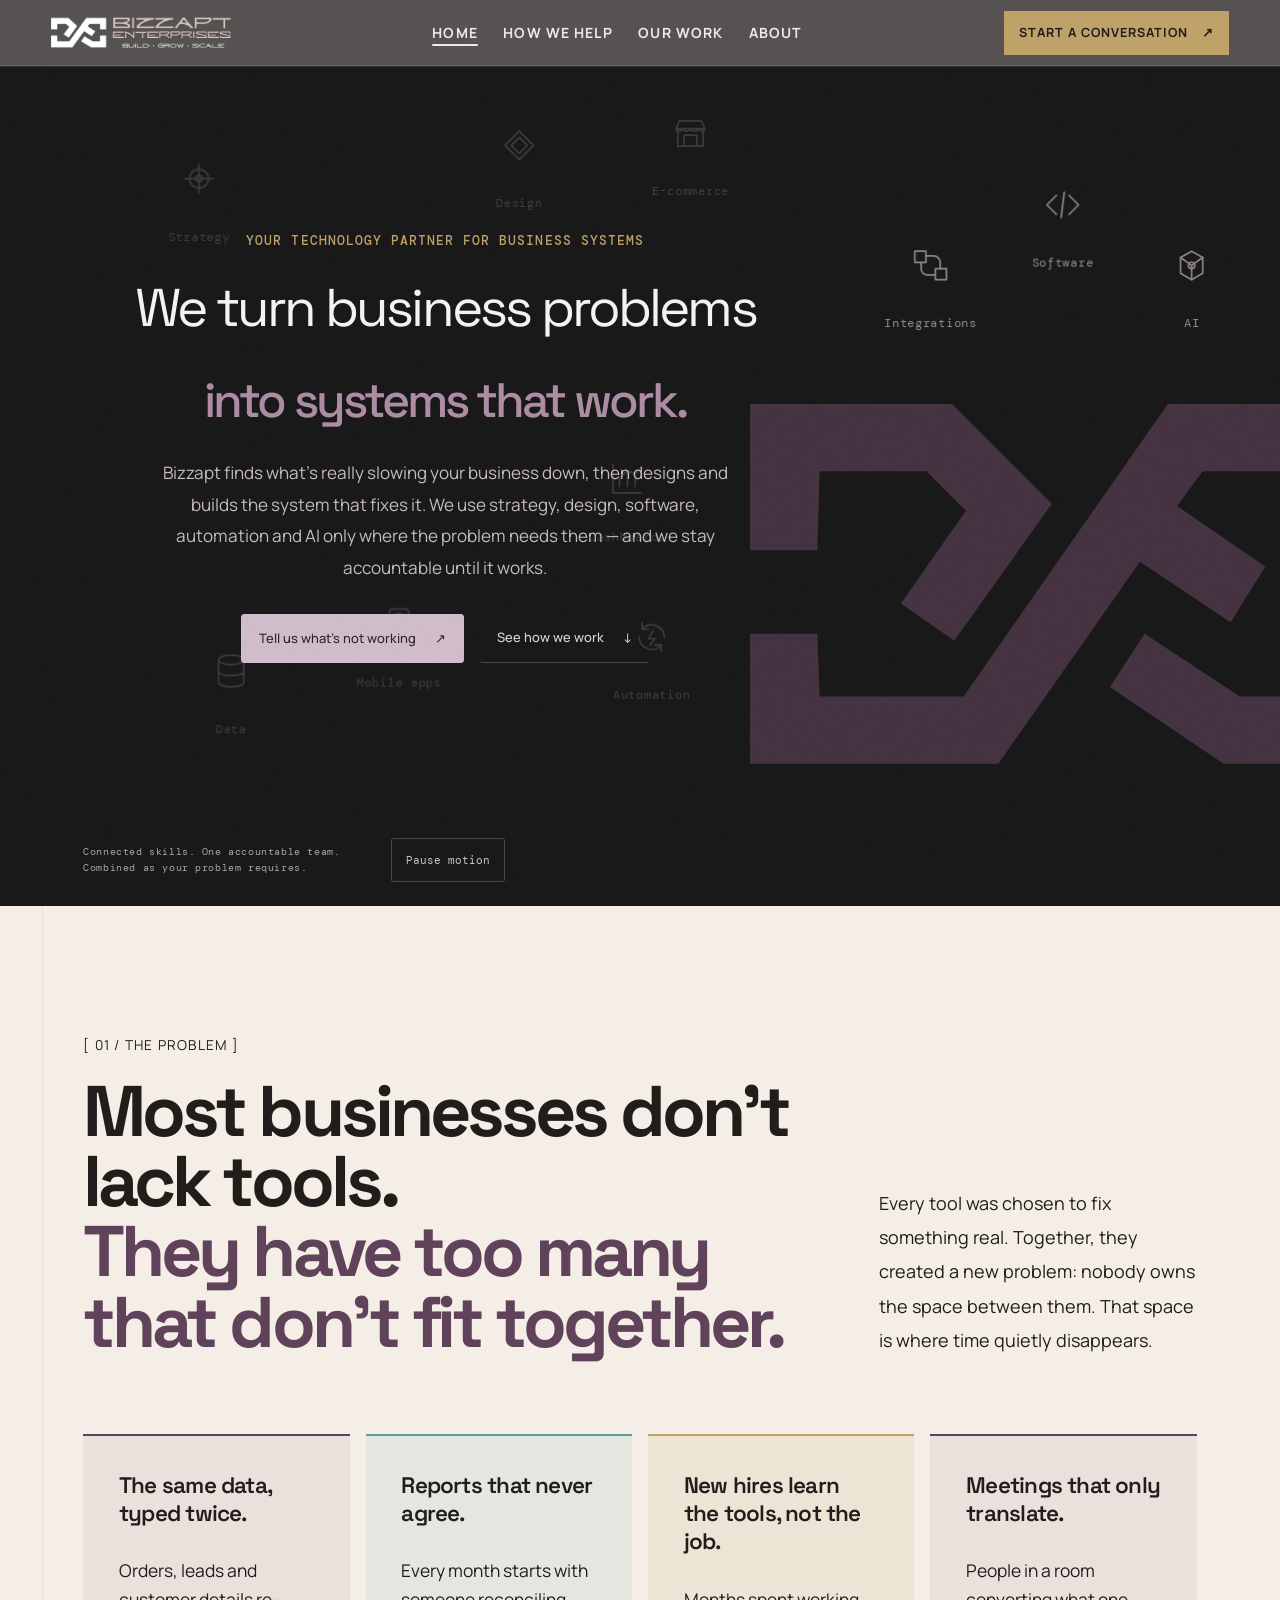
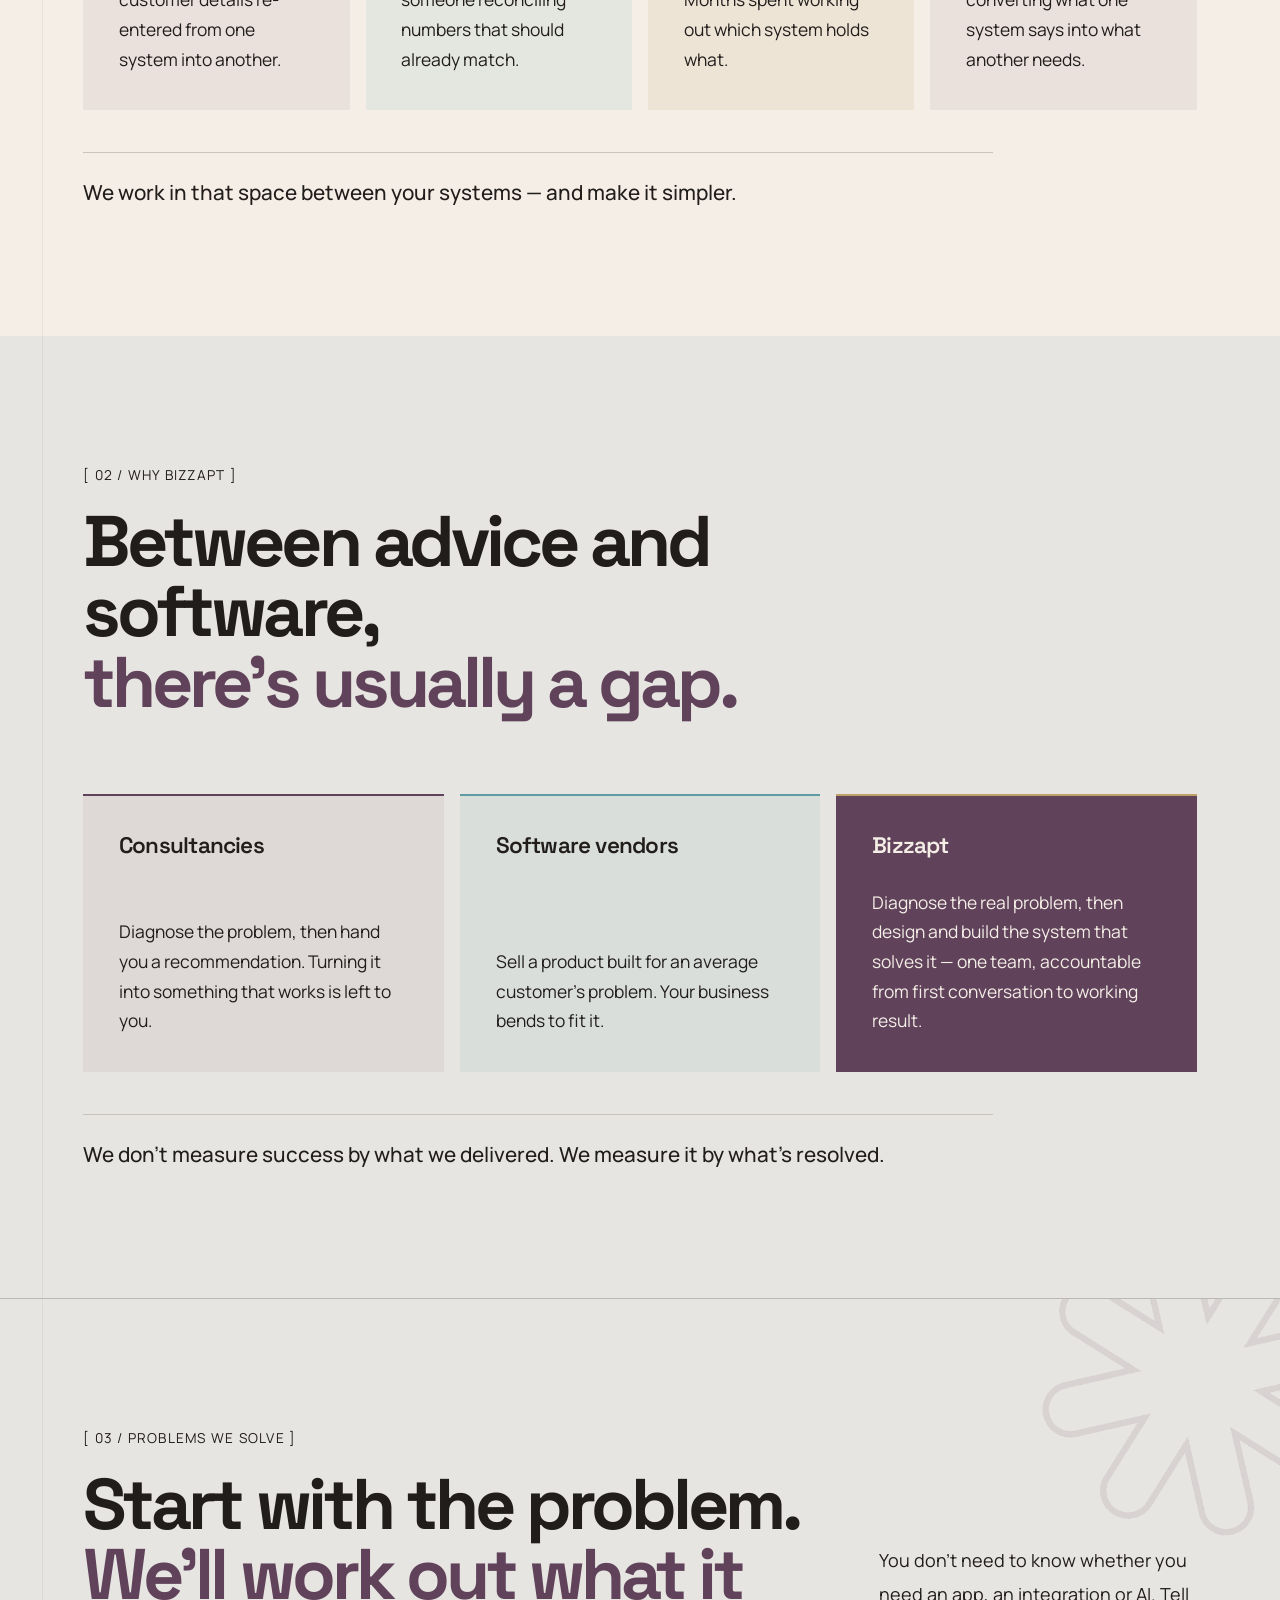
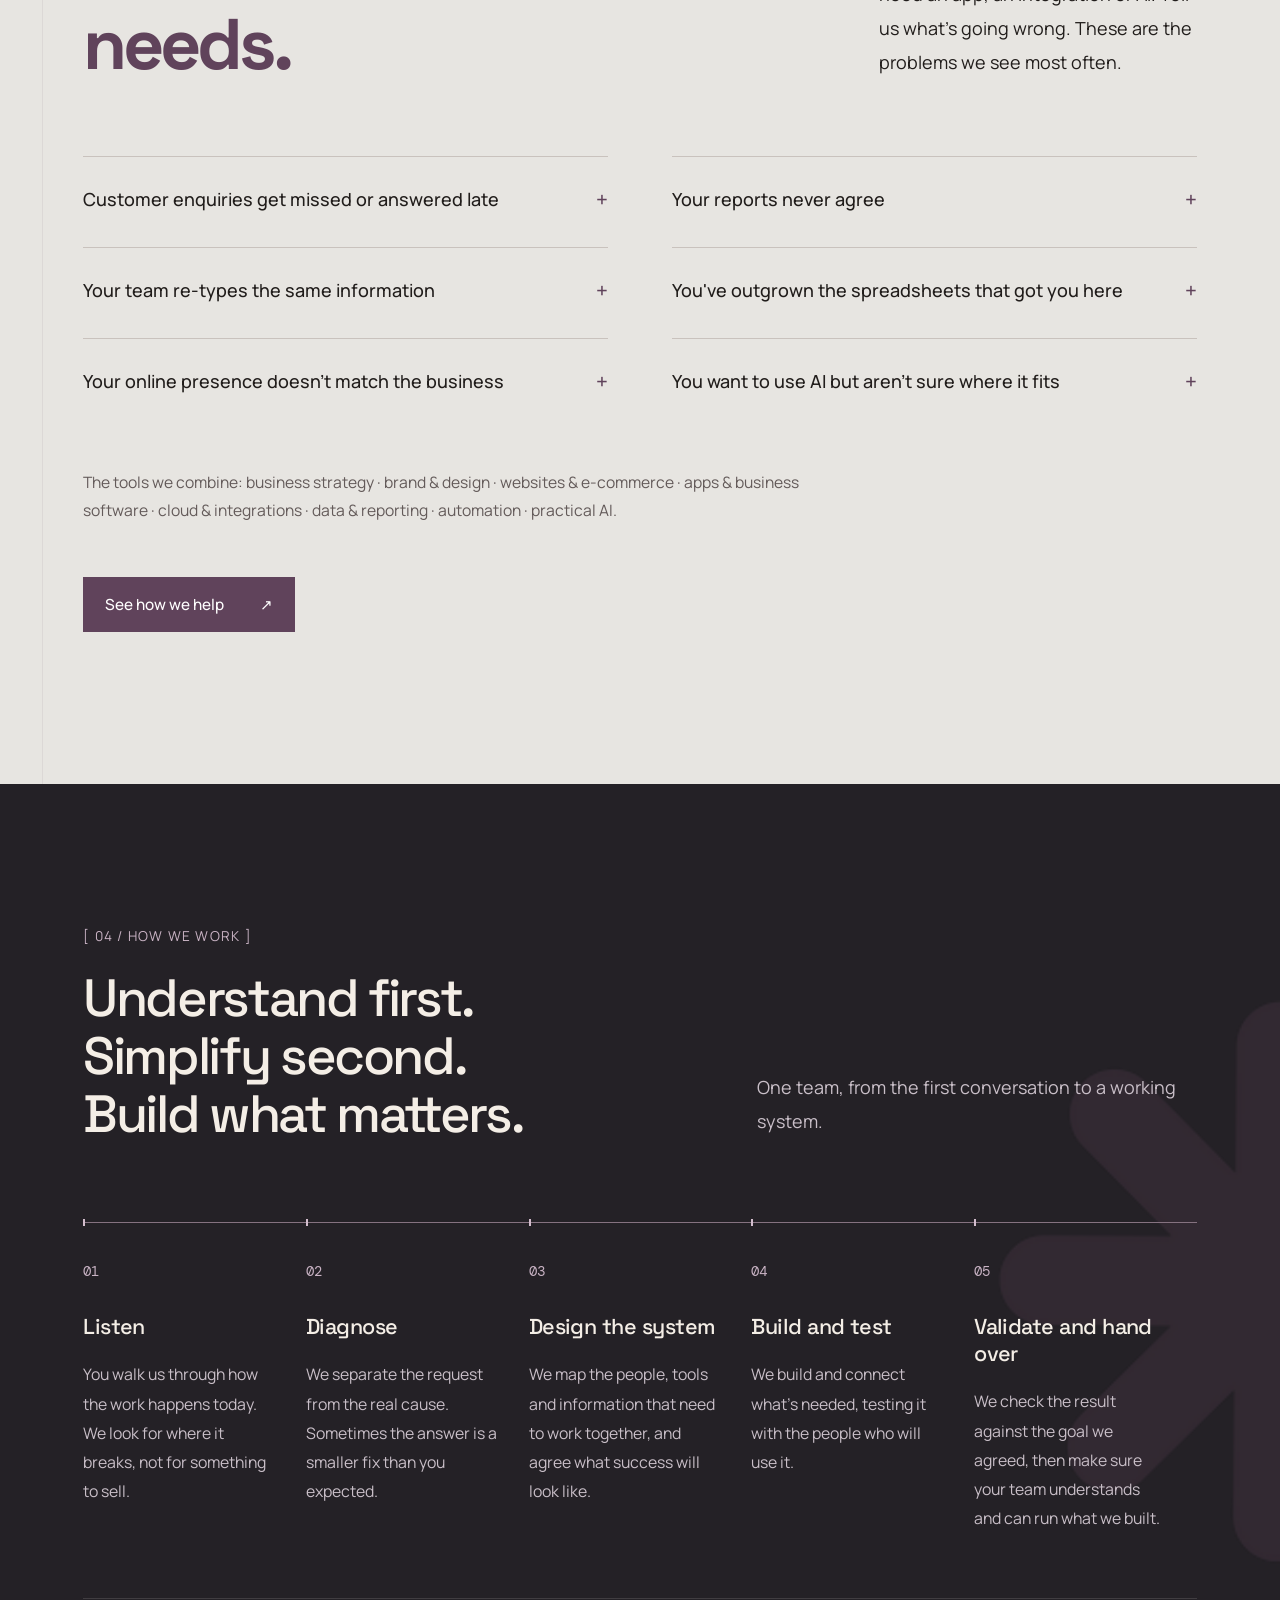
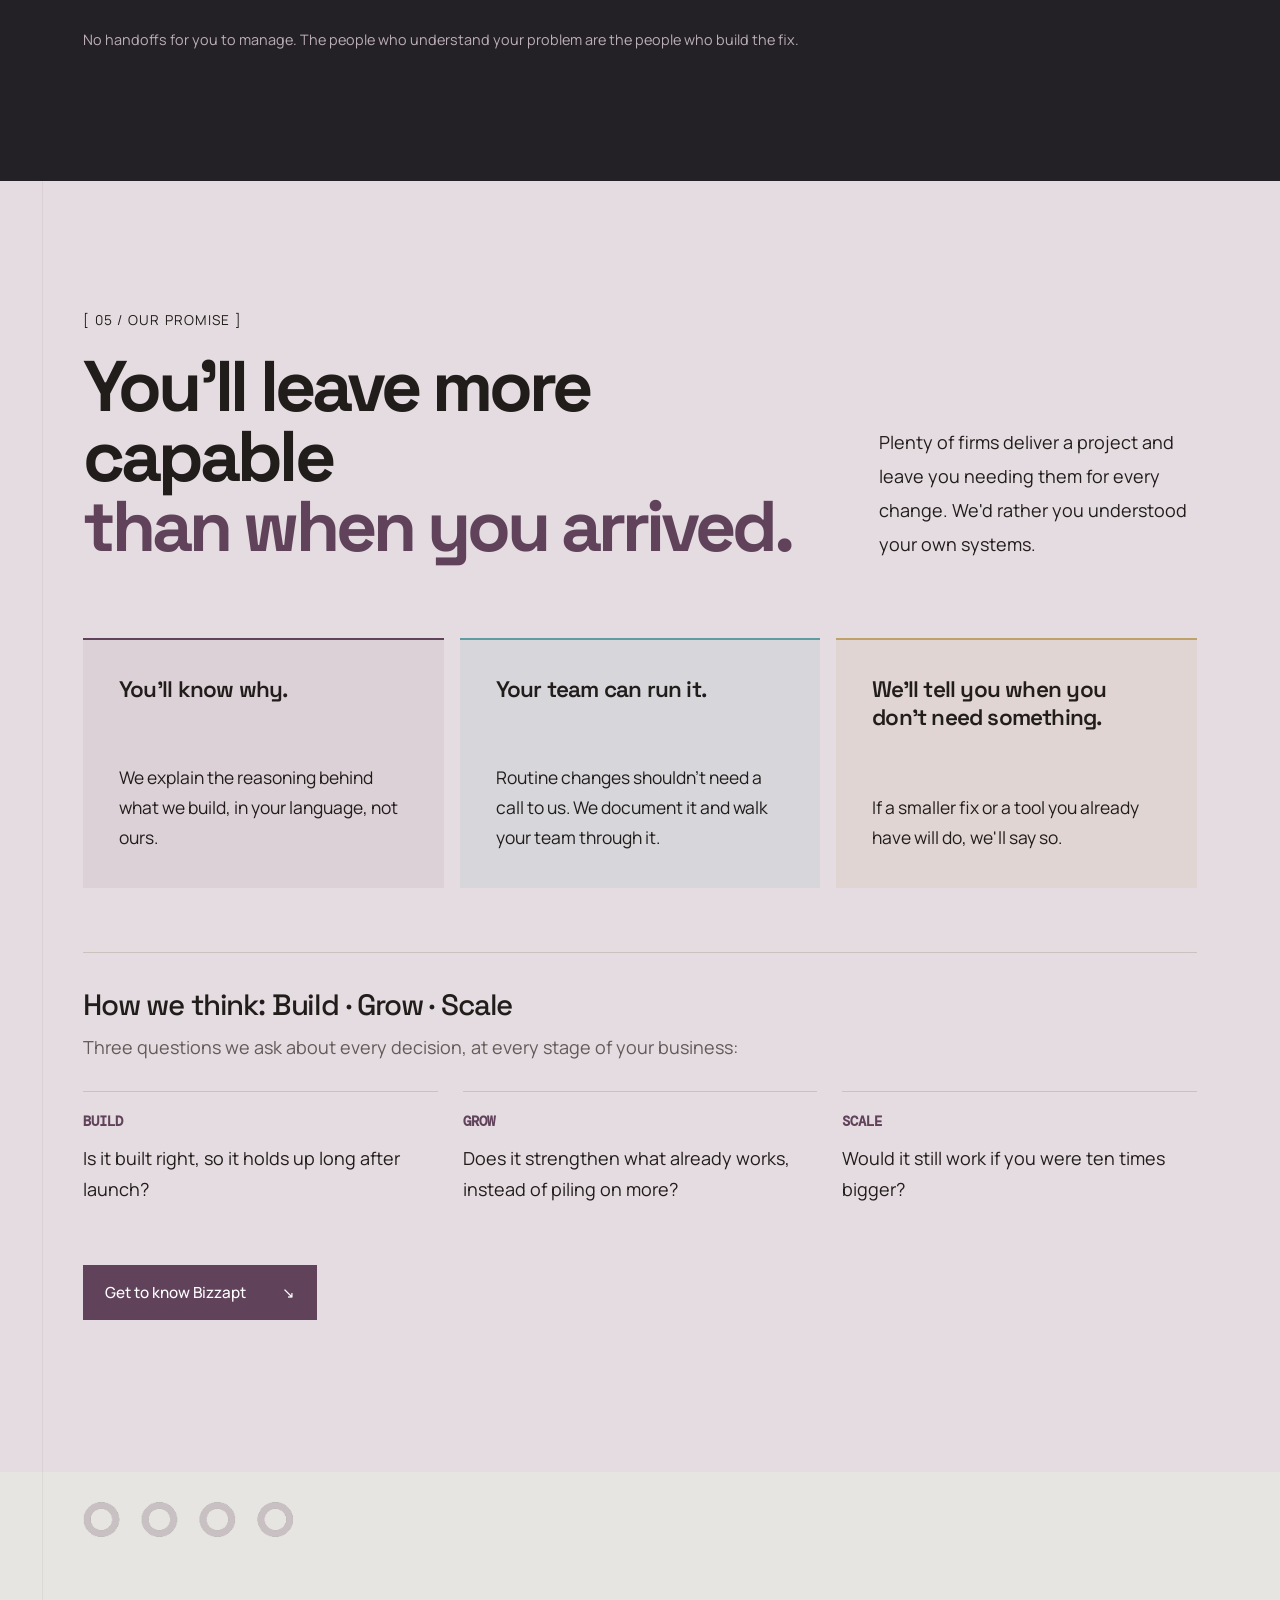
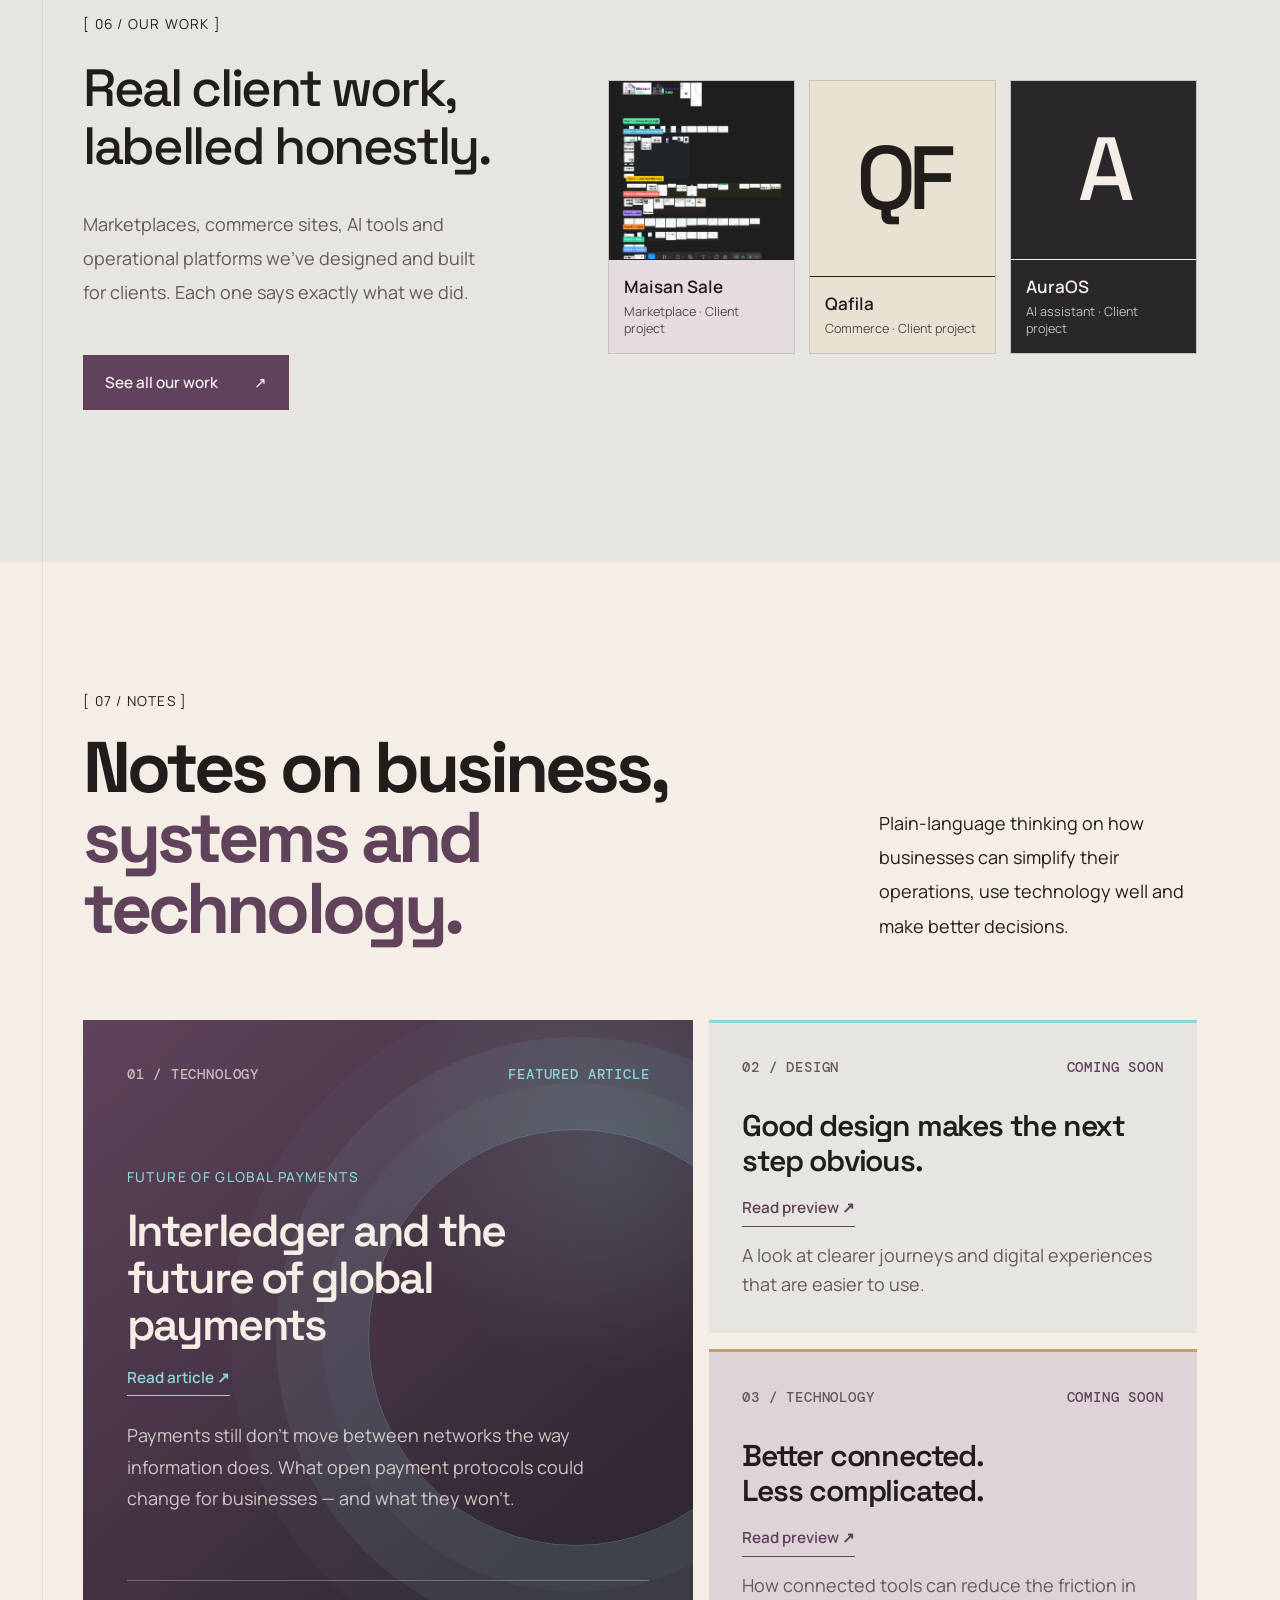
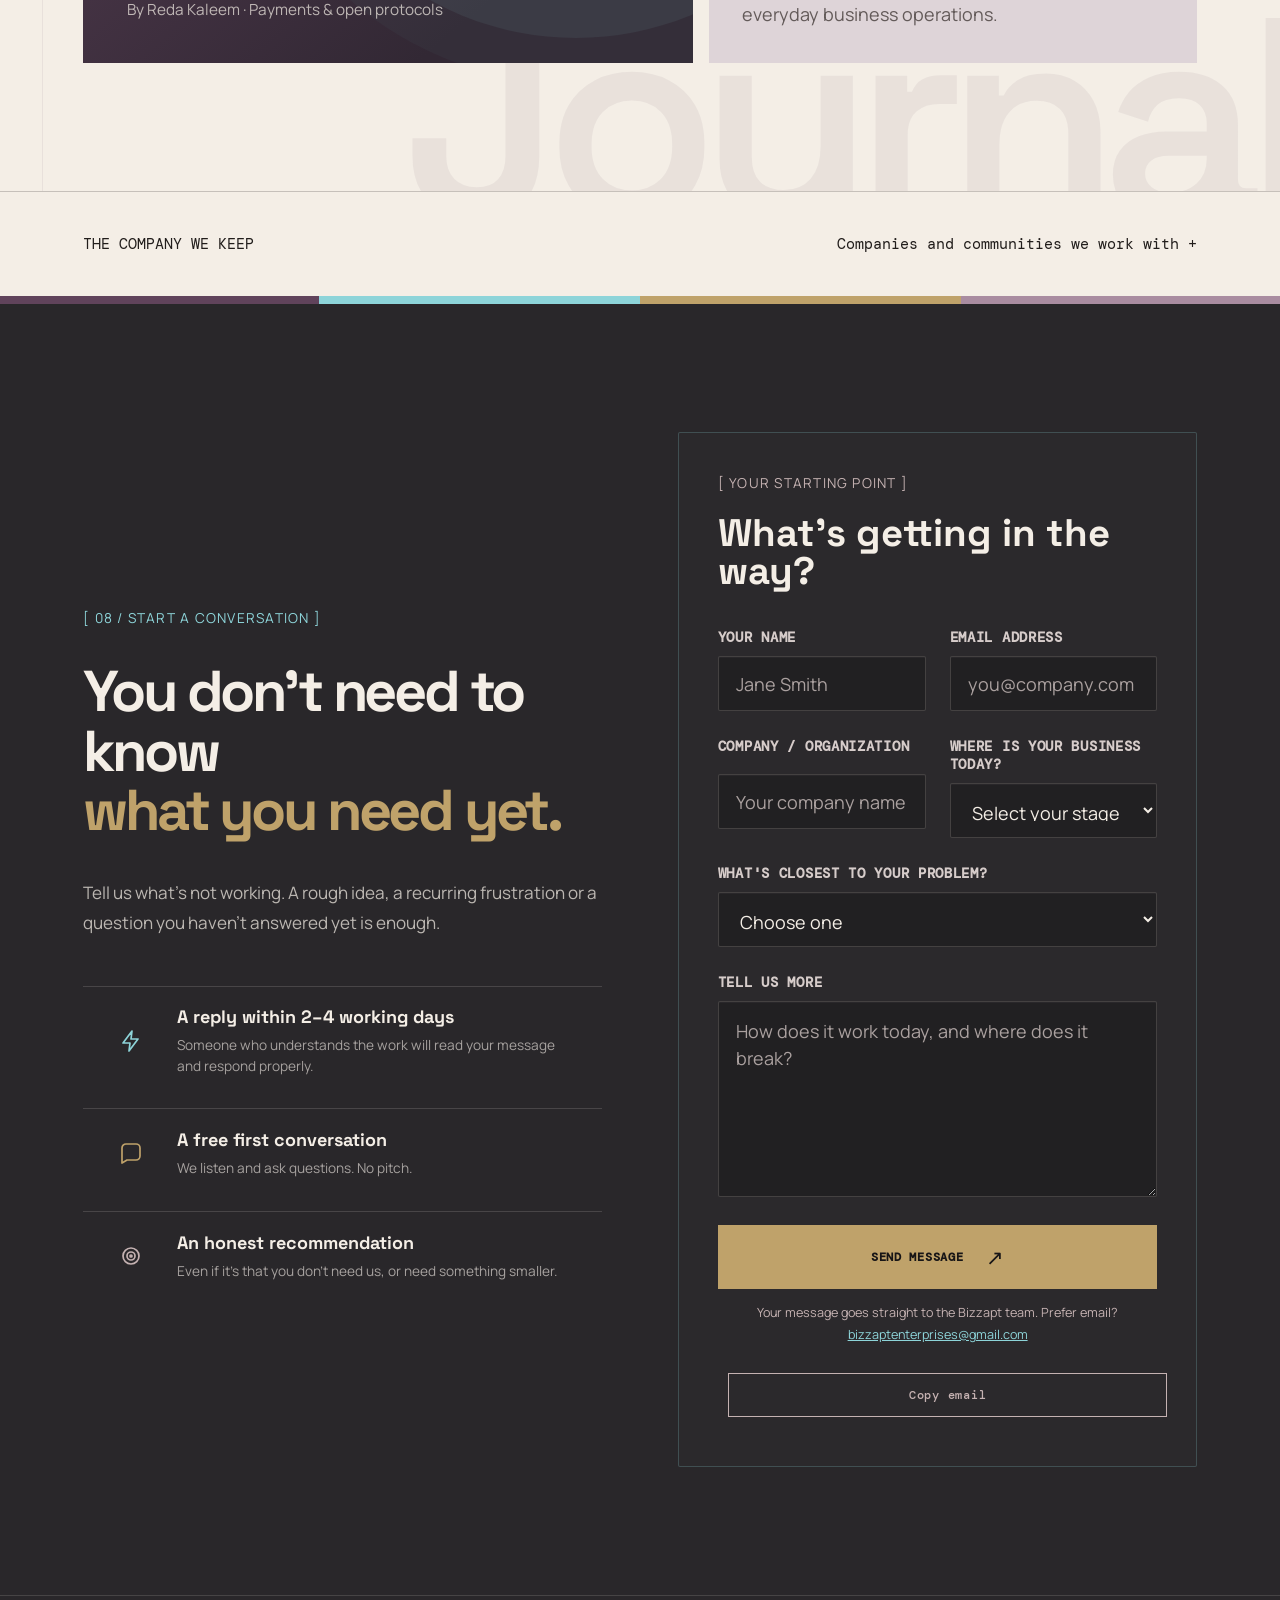
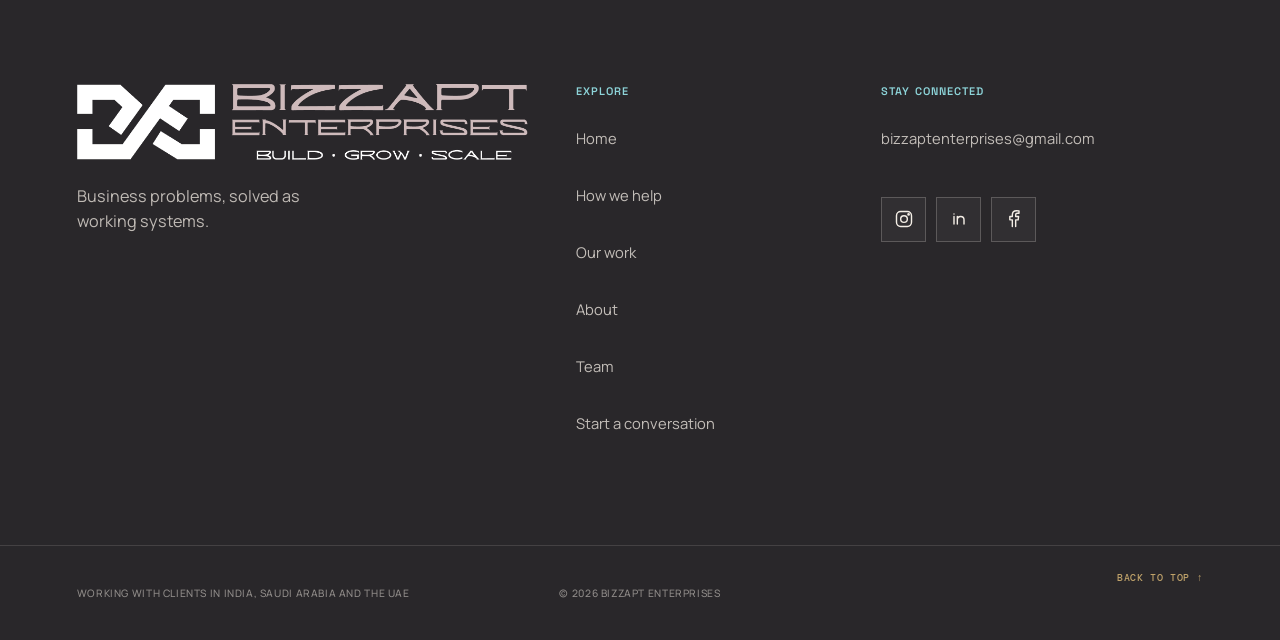
==== commit b3a24e09: "Refine cursor to understated brand mark" ====
--- a/index.html
+++ b/index.html
@@ -21,7 +21,7 @@
 <meta content="Bizzapt — Business problems, solved as working systems" name="twitter:title"/>
 <meta content="Bizzapt finds what's slowing your business down, then designs and builds the system that fixes it — and stays accountable until it works." name="twitter:description"/>
 <meta content="https://bizzapt-web.vercel.app/assets/bizzapt-social.png" name="twitter:image"/>
-<link href="hero-field.css?v=6" rel="stylesheet"/><link href="typography.css?v=1" rel="stylesheet"/><link as="image" href="assets/brand-logo-dark.png" rel="preload"/><link href="spacing.css?v=blog-design-2" rel="stylesheet"/><link href="readability.css?v=1" rel="stylesheet"/><link href="homepage-spec.css?v=1" rel="stylesheet"/><link href="cursor-dot.css?v=3" rel="stylesheet"/></head>
+<link href="hero-field.css?v=6" rel="stylesheet"/><link href="typography.css?v=1" rel="stylesheet"/><link as="image" href="assets/brand-logo-dark.png" rel="preload"/><link href="spacing.css?v=blog-design-2" rel="stylesheet"/><link href="readability.css?v=1" rel="stylesheet"/><link href="homepage-spec.css?v=1" rel="stylesheet"/><link href="cursor-dot.css?v=4" rel="stylesheet"/></head>
 <body class="connected-site connected-home"><a class="skip-link" href="#main-content">Skip to main content</a>
 <div aria-hidden="true" class="noise"></div>
 <header class="site-header is-dark">
@@ -115,5 +115,5 @@
 <div class="footer-bottom"><p>Working with clients in India, Saudi Arabia and the UAE</p><p>© <span class="current-year">2026</span> Bizzapt Enterprises</p><a href="#main-content">BACK TO TOP ↑</a></div>
 </footer>
 <script src="script.js?v=spec-1" type="module"></script>
-<script src="connections.js?v=spec-1" type="module"></script><script src="hero-motion.mjs?v=5" type="module"></script><script src="nav-glass.mjs?v=2" type="module"></script><script src="blog-dialog.mjs?v=3" type="module"></script><script src="cursor-dot.mjs?v=3" type="module"></script></body>
+<script src="connections.js?v=spec-1" type="module"></script><script src="hero-motion.mjs?v=5" type="module"></script><script src="nav-glass.mjs?v=2" type="module"></script><script src="blog-dialog.mjs?v=3" type="module"></script><script src="cursor-dot.mjs?v=4" type="module"></script></body>
 </html>
--- a/cursor-dot.css
+++ b/cursor-dot.css
@@ -2,39 +2,42 @@
   .has-custom-cursor, .has-custom-cursor * { cursor: none !important; }
   .has-custom-cursor :is(input, textarea, [contenteditable="true"]) { cursor: text !important; }
 
-  .cursor-dot, .cursor-halo {
+  .cursor-dot {
     position: fixed;
     top: 0;
     left: 0;
+    z-index: 2147483647;
+    width: 6px;
+    height: 6px;
     border-radius: 50%;
+    background: currentColor;
+    color: #60435b;
     pointer-events: none;
     opacity: 0;
-    will-change: transform;
-    transition: opacity 150ms ease, background-color 180ms ease, box-shadow 180ms ease;
+    transform: translate3d(-30px, -30px, 0);
+    transition: opacity 140ms ease, color 180ms ease;
   }
 
-  .cursor-dot {
-    z-index: 2147483647;
-    width: 9px;
-    height: 9px;
-    background: #60435b;
-    box-shadow: 0 0 0 1px #f4eee6b3, 0 0 10px 2px #9b5fd1a6;
+  .cursor-dot::before {
+    content: '';
+    position: absolute;
+    left: 50%;
+    top: 50%;
+    width: 18px;
+    height: 18px;
+    border: 1px solid currentColor;
+    border-radius: 50%;
+    opacity: .42;
+    transform: translate(-50%, -50%) scale(1);
+    transition: transform 220ms cubic-bezier(.2, .6, .3, 1), opacity 220ms ease;
   }
 
-  .cursor-halo {
-    z-index: 2147483646;
-    width: 27px;
-    height: 27px;
-    background: radial-gradient(circle, #9b5fd180 0%, #9b5fd133 42%, transparent 72%);
-    box-shadow: 0 0 18px 3px #9b5fd155;
-  }
-
-  .cursor-dot.is-visible, .cursor-halo.is-visible { opacity: 1; }
-  .cursor-dot.is-gold { background: #e2bc72; box-shadow: 0 0 0 1px #211d1b99, 0 0 11px 3px #edc66db3; }
-  .cursor-halo.is-gold { background: radial-gradient(circle, #edc66d99 0%, #edc66d44 42%, transparent 72%); box-shadow: 0 0 20px 4px #edc66d66; }
-  .cursor-dot.is-over-text, .cursor-halo.is-over-text { opacity: 0; }
+  .cursor-dot.is-visible { opacity: 1; }
+  .cursor-dot.is-gold { color: #d6b675; }
+  .cursor-dot.is-interactive::before { opacity: .68; transform: translate(-50%, -50%) scale(1.35); }
+  .cursor-dot.is-over-text { opacity: 0; }
 }
 
 @media (prefers-reduced-motion: reduce) {
-  .cursor-dot, .cursor-halo { transition: none; }
+  .cursor-dot, .cursor-dot::before { transition: none; }
 }
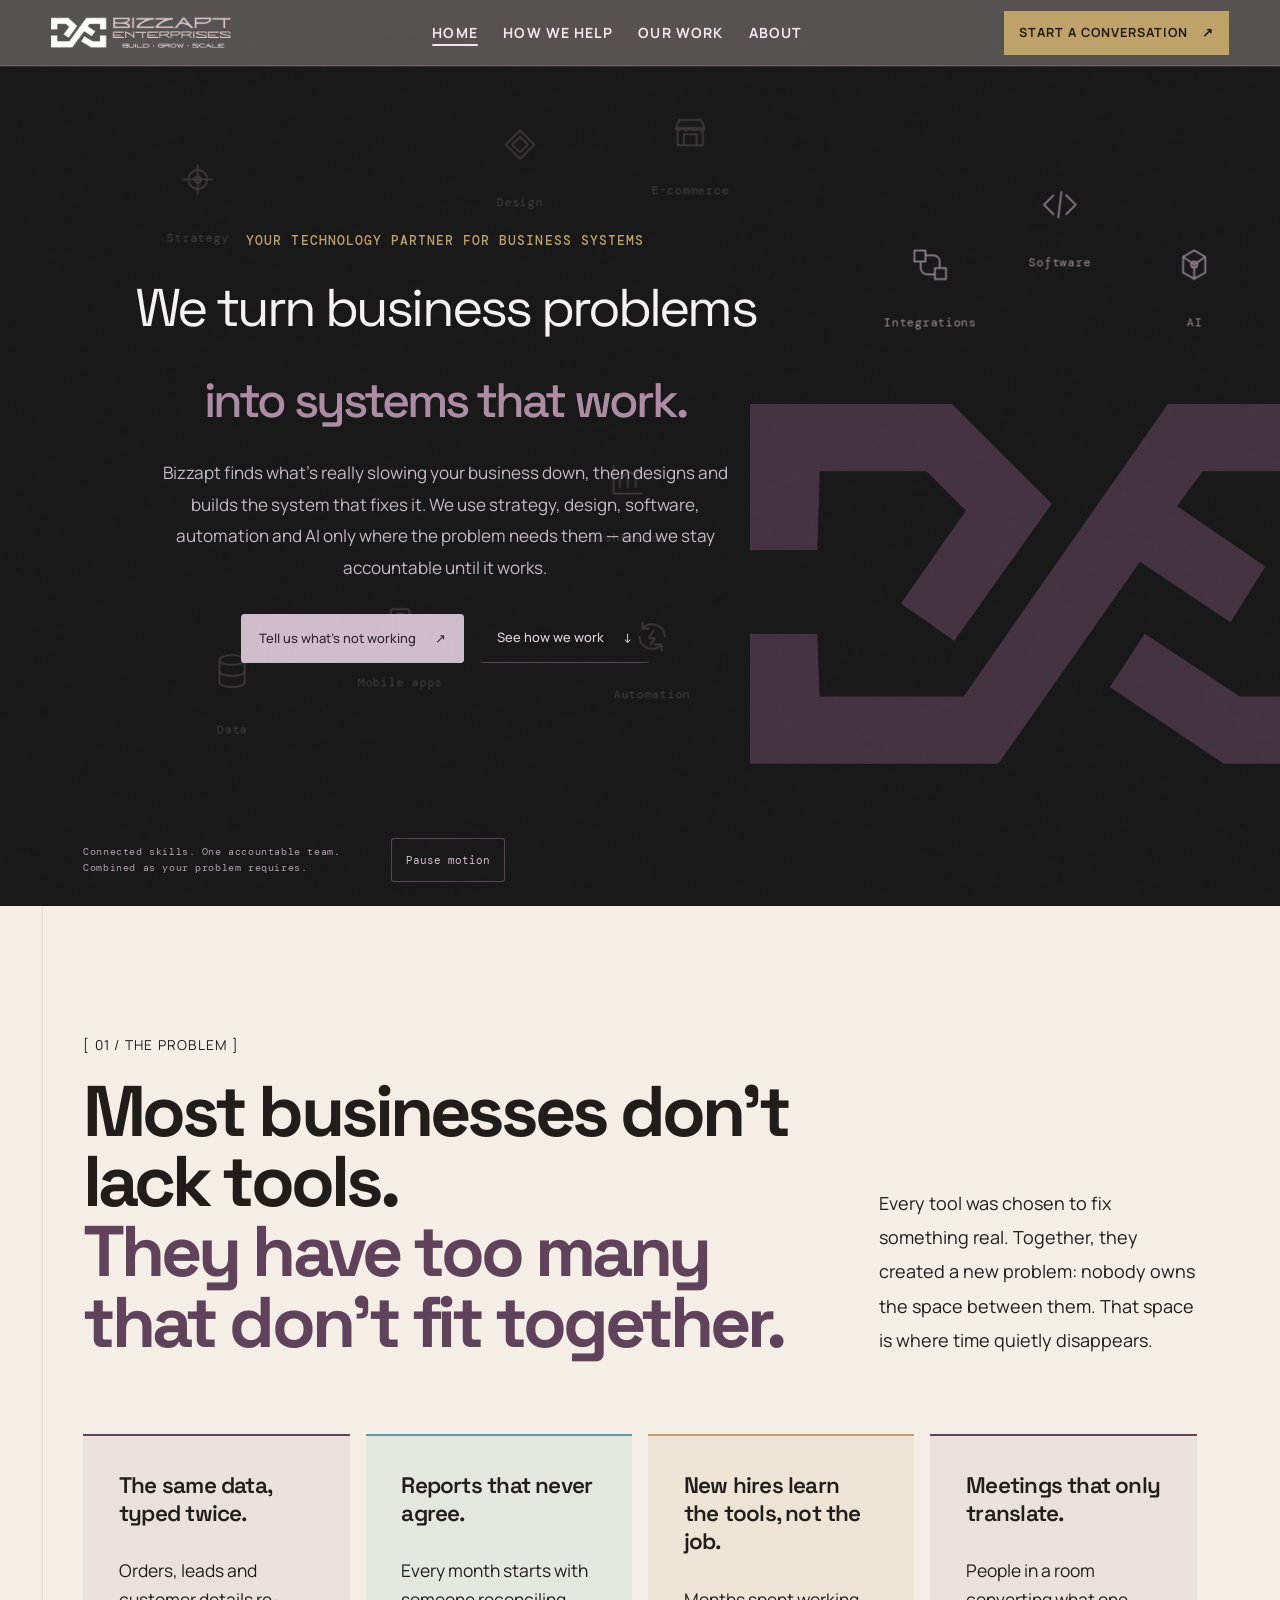
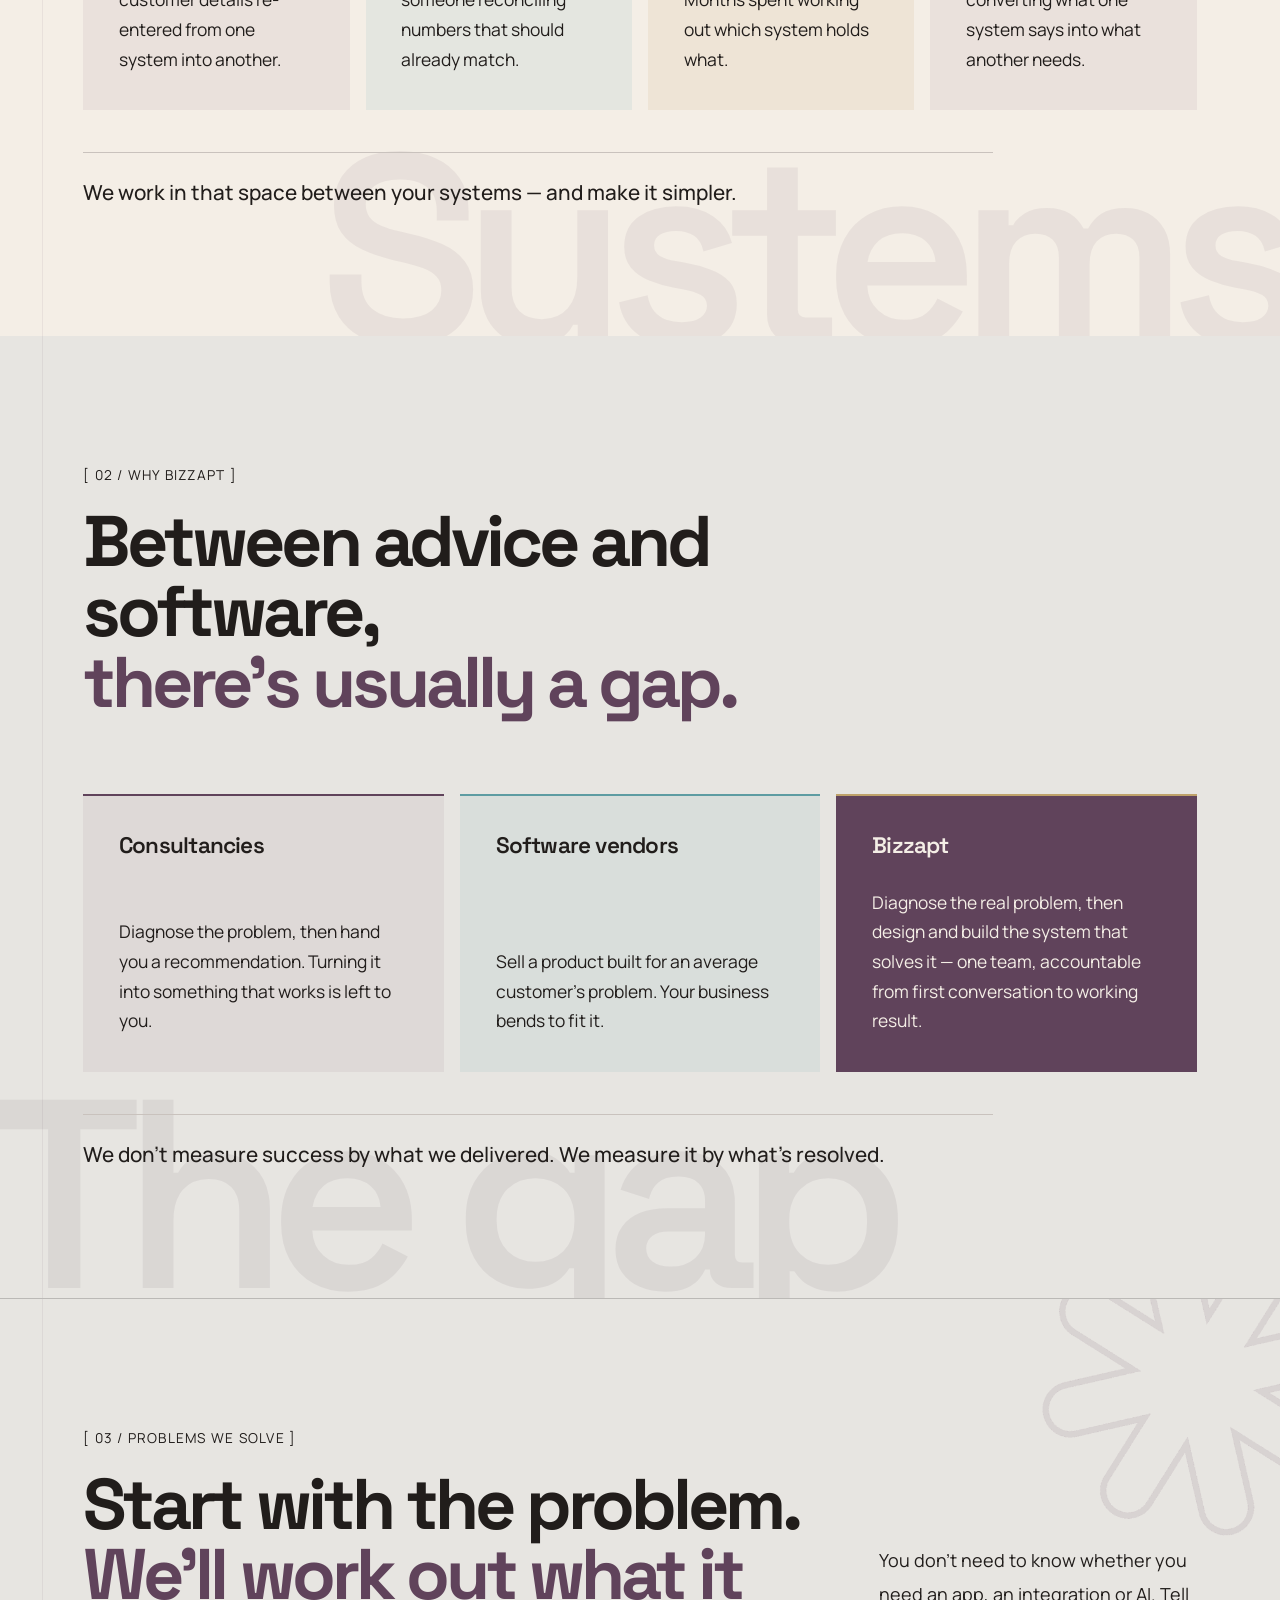
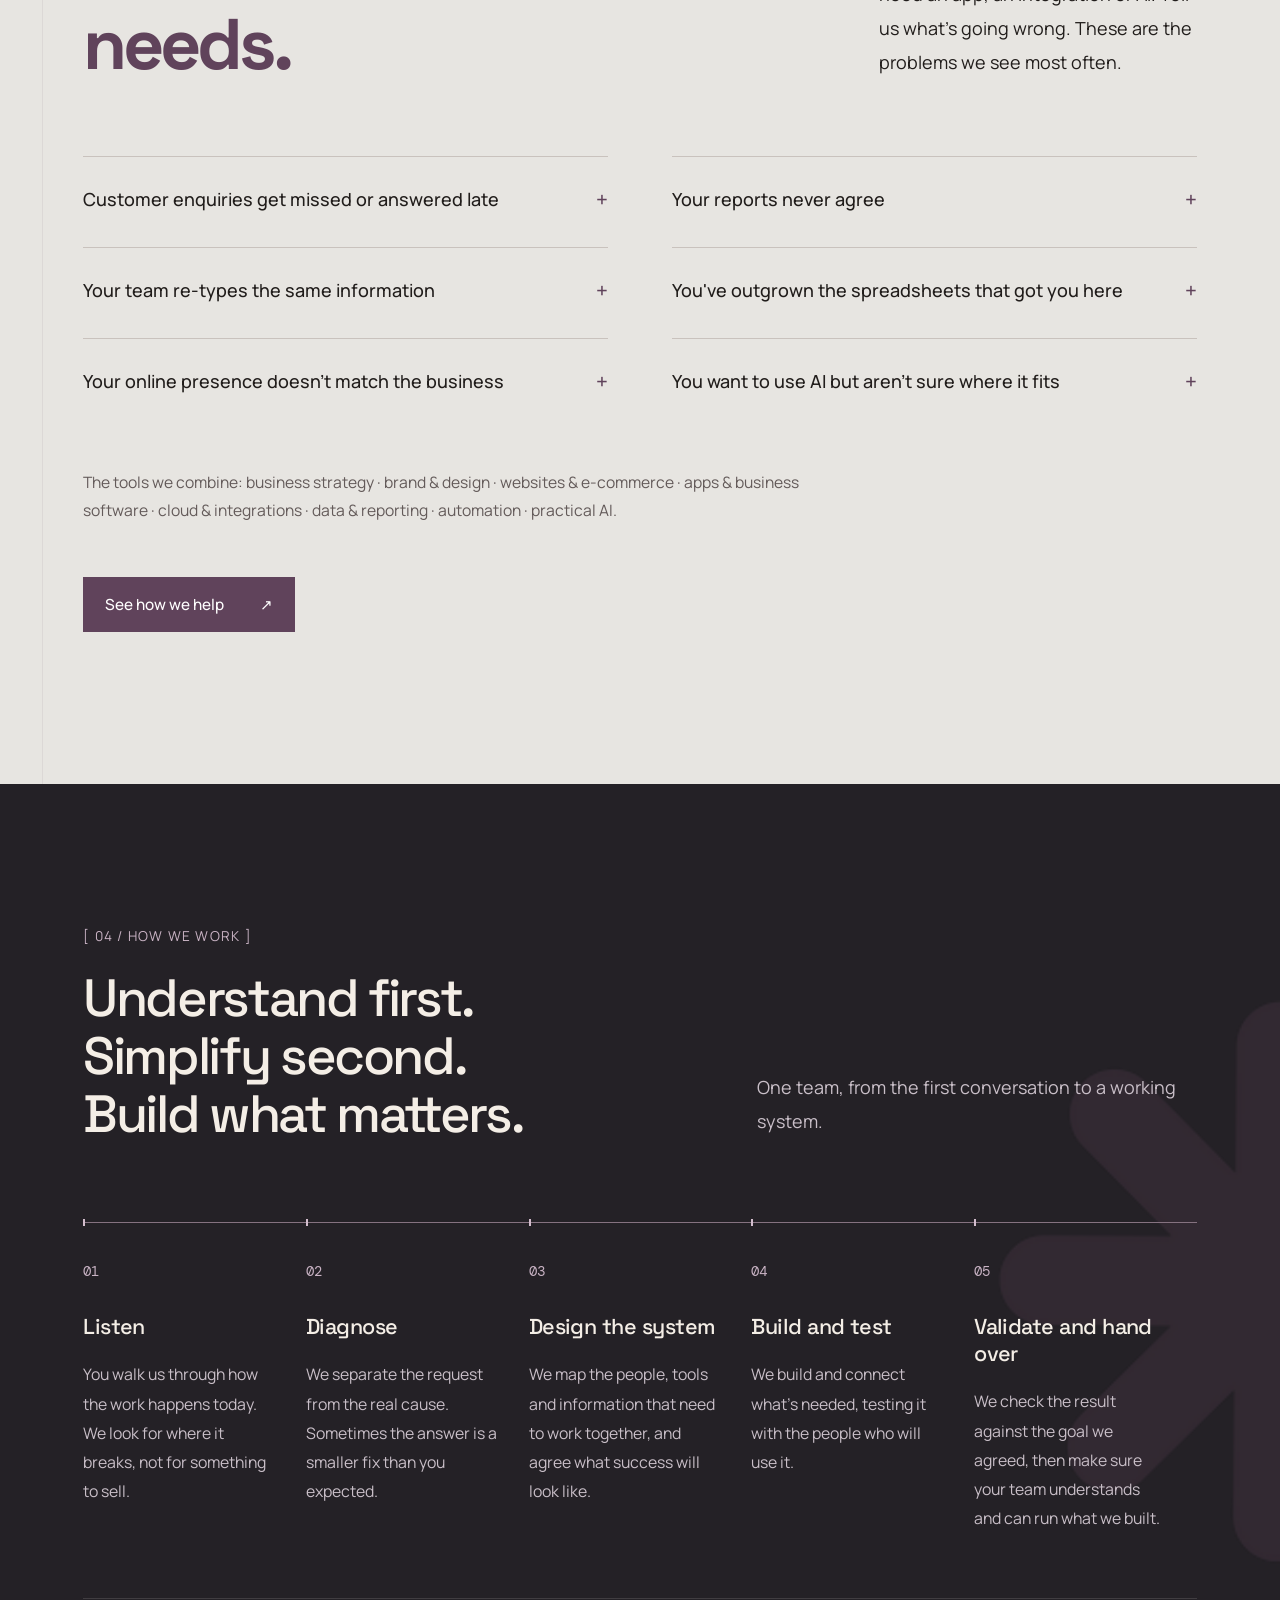
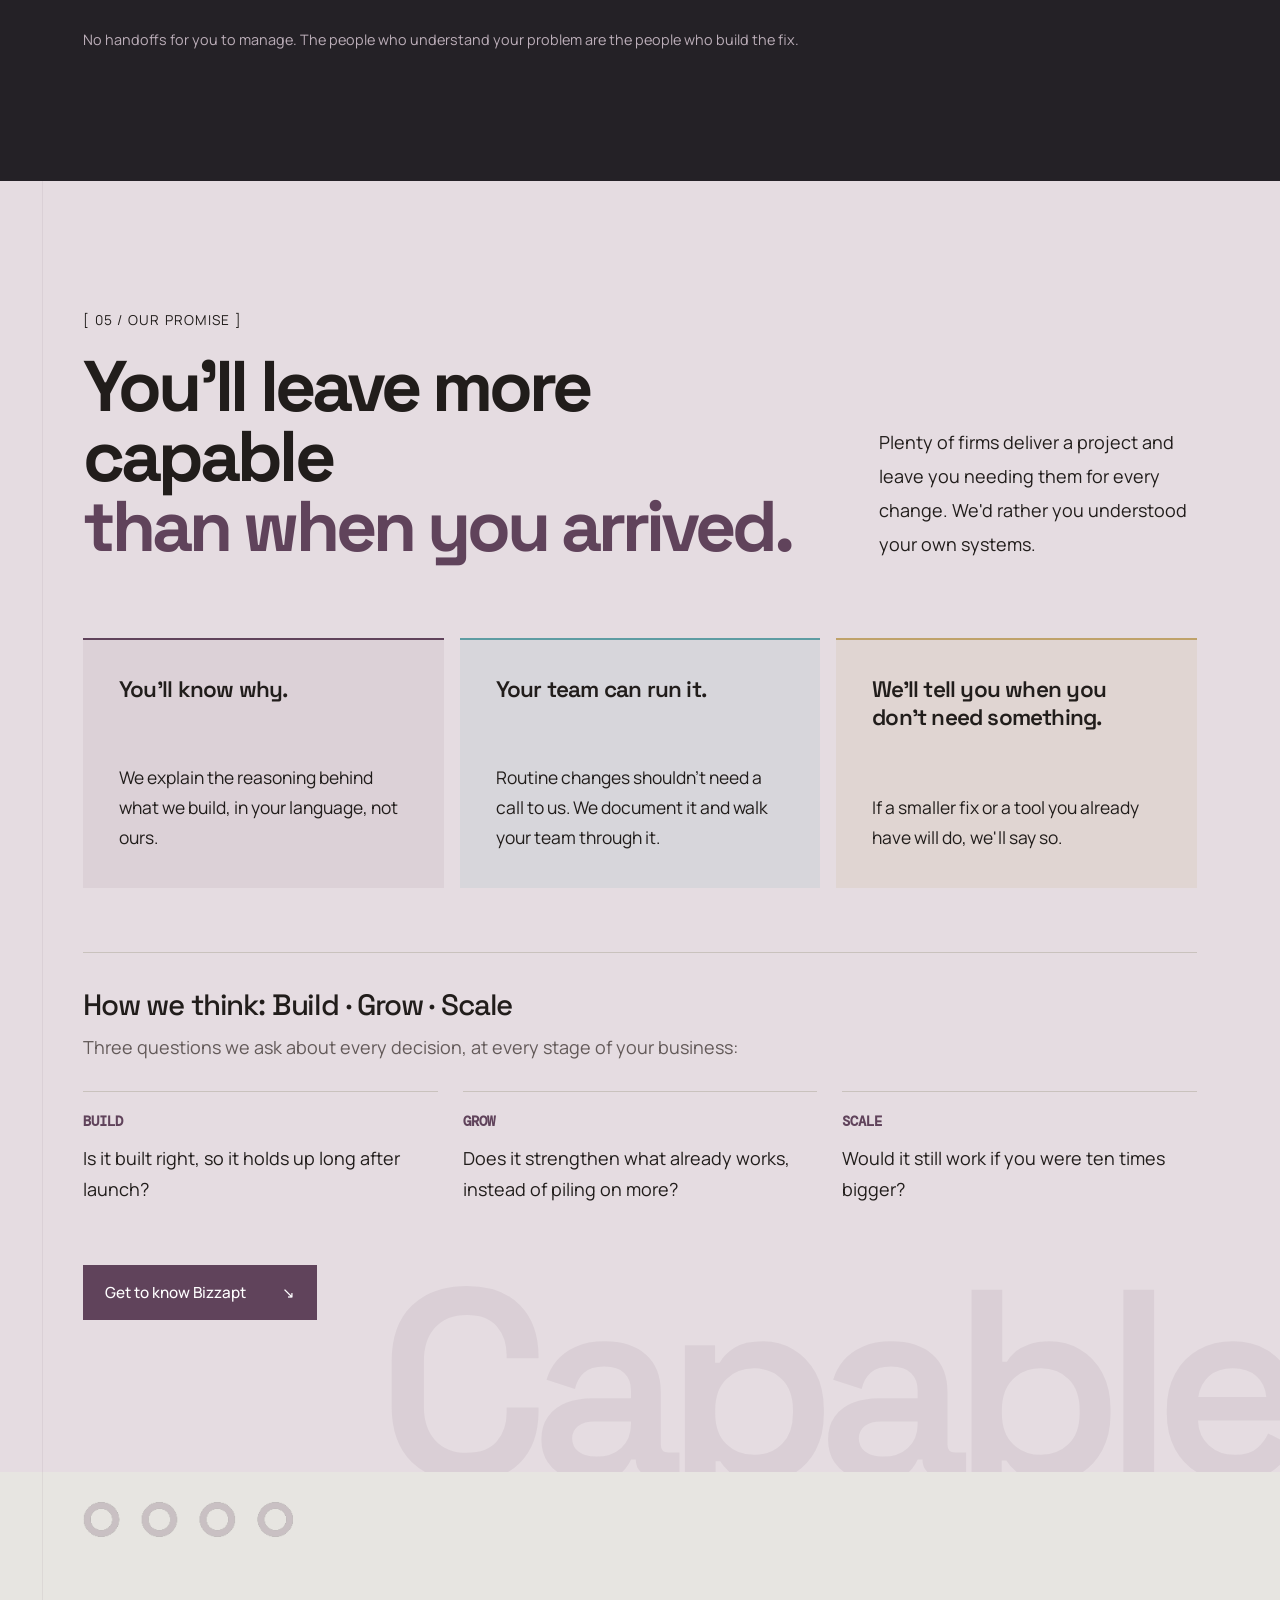
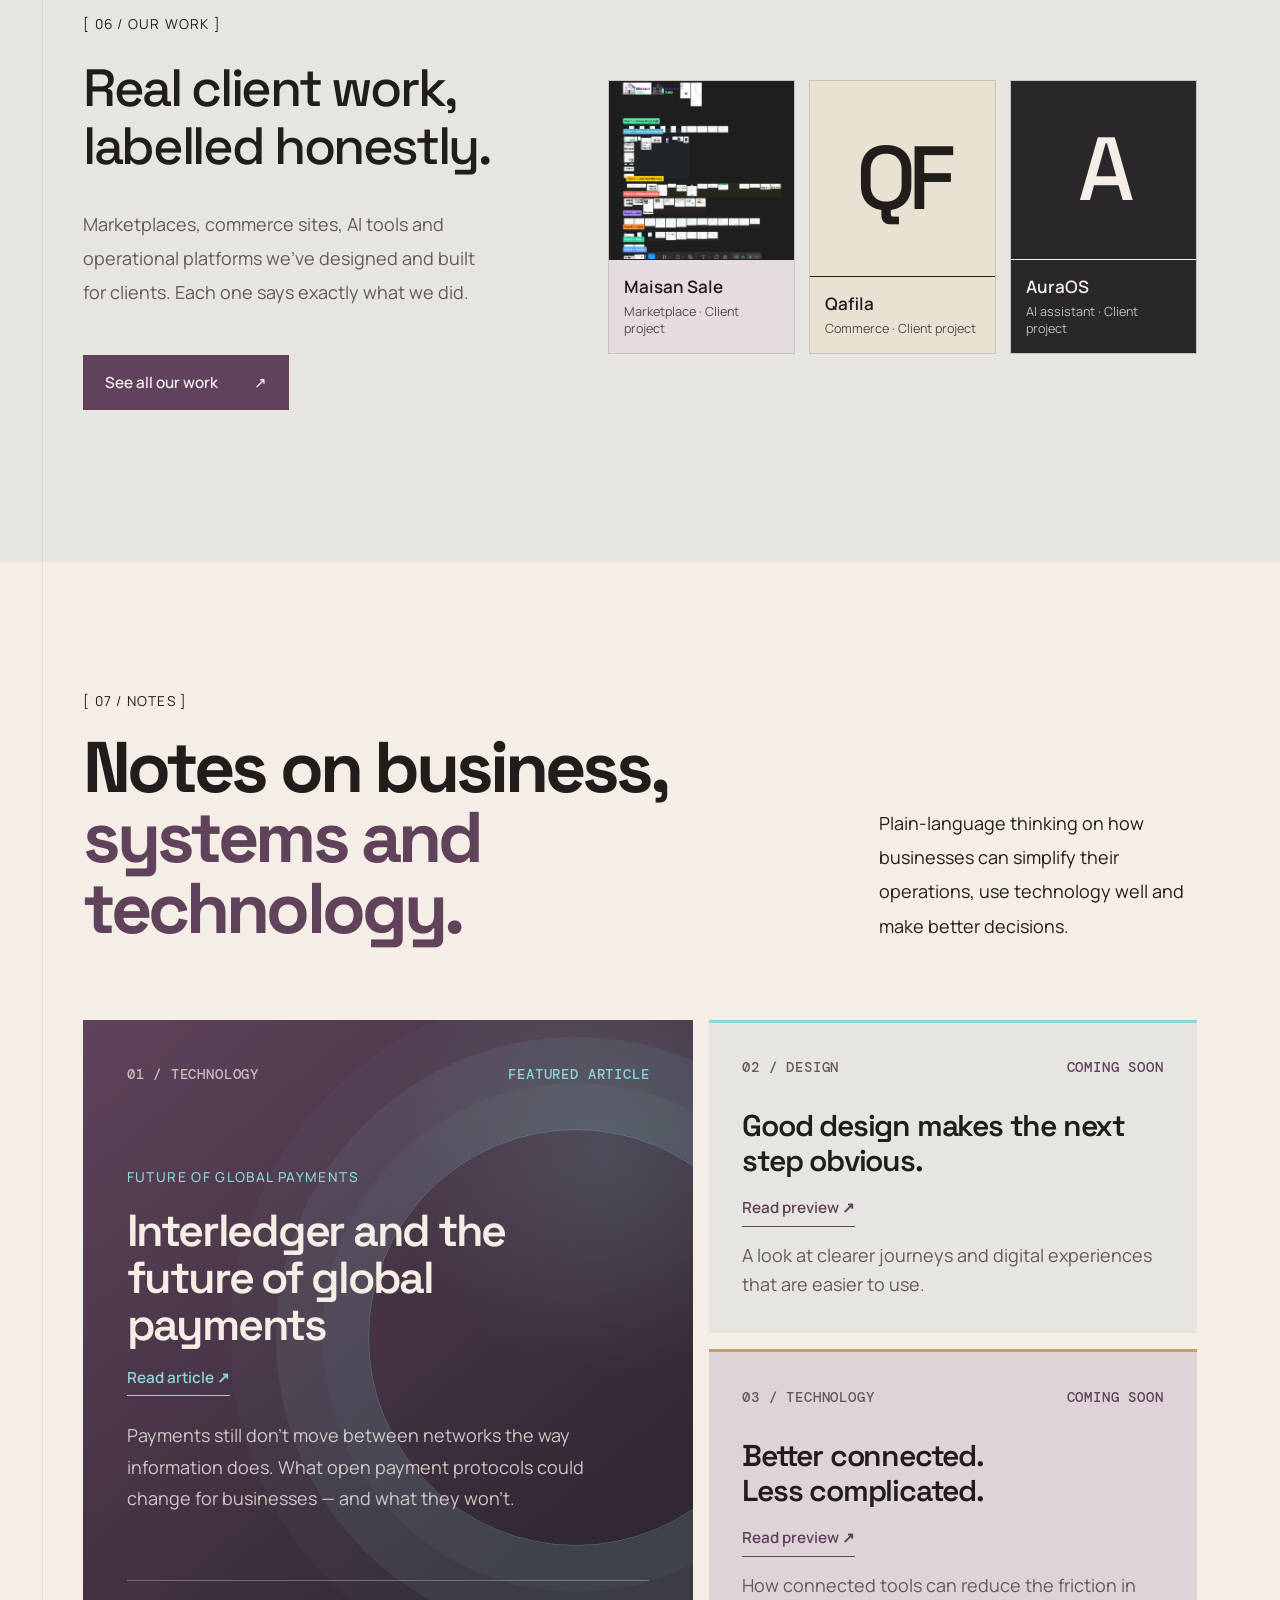
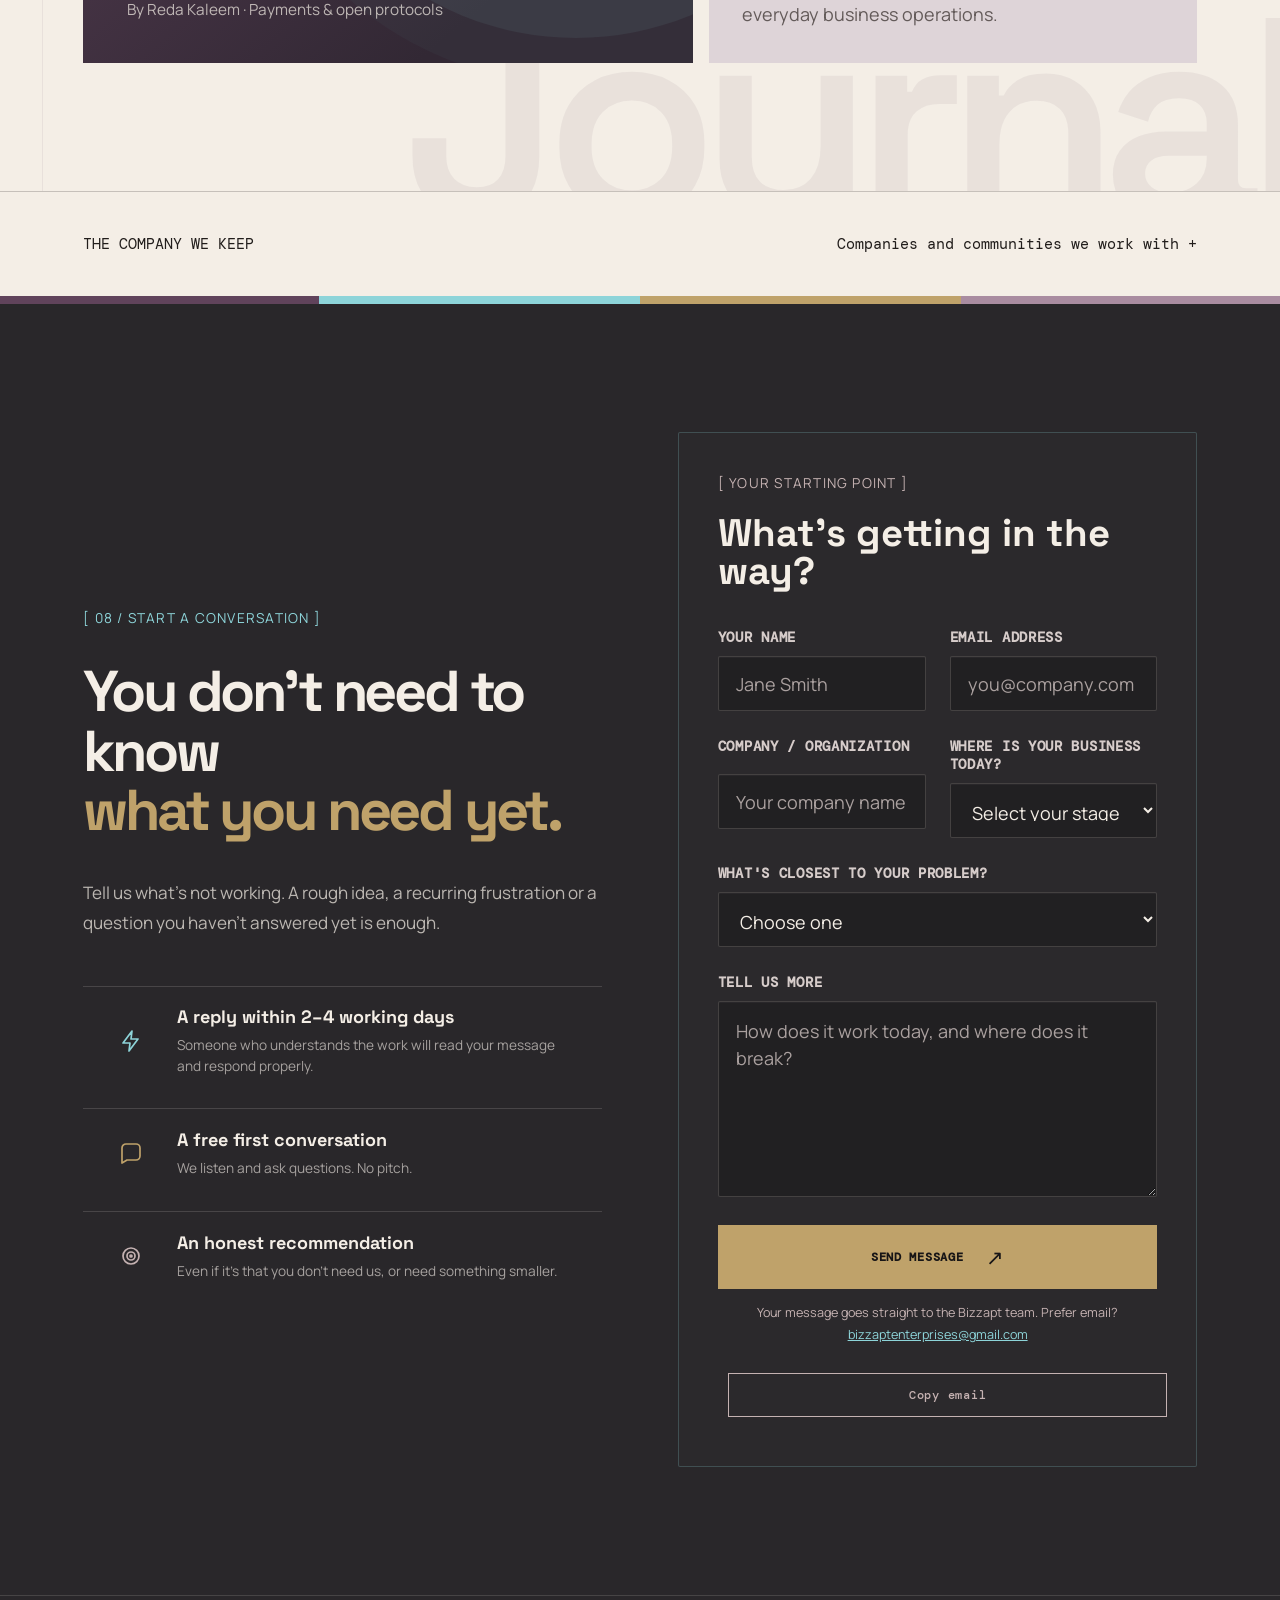
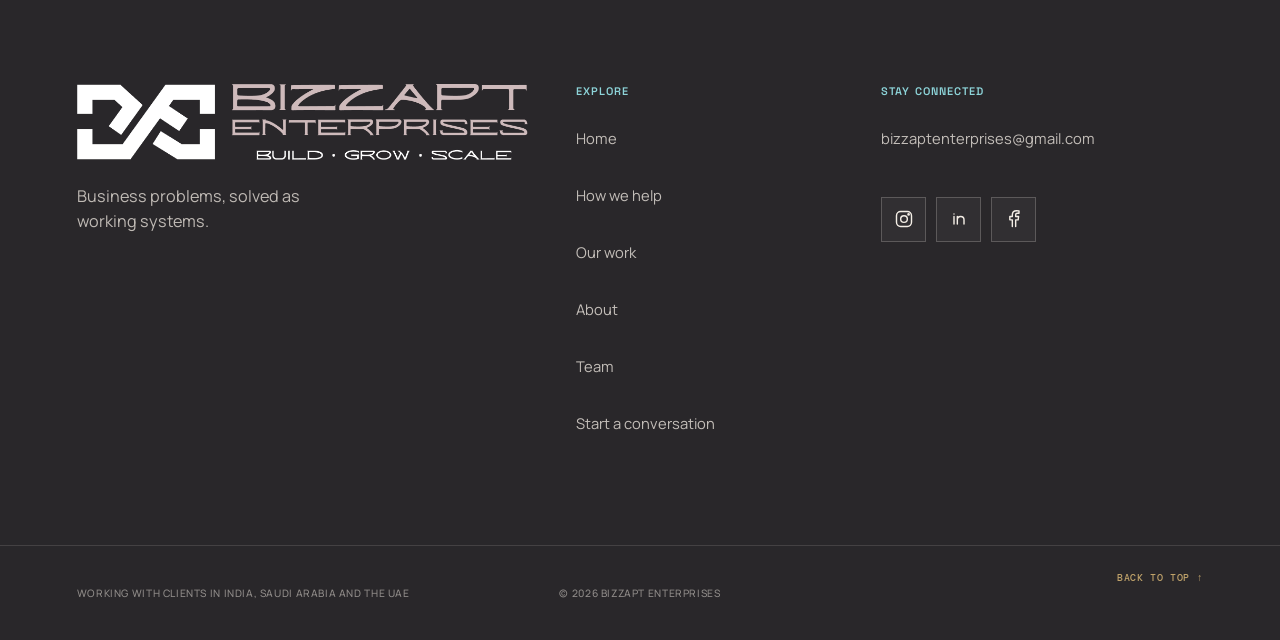
==== commit 573ef408: "Add editorial background words to home sections" ====
--- a/index.html
+++ b/index.html
@@ -21,7 +21,7 @@
 <meta content="Bizzapt — Business problems, solved as working systems" name="twitter:title"/>
 <meta content="Bizzapt finds what's slowing your business down, then designs and builds the system that fixes it — and stays accountable until it works." name="twitter:description"/>
 <meta content="https://bizzapt-web.vercel.app/assets/bizzapt-social.png" name="twitter:image"/>
-<link href="hero-field.css?v=6" rel="stylesheet"/><link href="typography.css?v=1" rel="stylesheet"/><link as="image" href="assets/brand-logo-dark.png" rel="preload"/><link href="spacing.css?v=blog-design-2" rel="stylesheet"/><link href="readability.css?v=1" rel="stylesheet"/><link href="homepage-spec.css?v=1" rel="stylesheet"/><link href="cursor-dot.css?v=4" rel="stylesheet"/></head>
+<link href="hero-field.css?v=6" rel="stylesheet"/><link href="typography.css?v=1" rel="stylesheet"/><link as="image" href="assets/brand-logo-dark.png" rel="preload"/><link href="spacing.css?v=blog-design-2" rel="stylesheet"/><link href="readability.css?v=1" rel="stylesheet"/><link href="homepage-spec.css?v=2" rel="stylesheet"/><link href="cursor-dot.css?v=4" rel="stylesheet"/></head>
 <body class="connected-site connected-home"><a class="skip-link" href="#main-content">Skip to main content</a>
 <div aria-hidden="true" class="noise"></div>
 <header class="site-header is-dark">
@@ -33,7 +33,7 @@
 <a class="nav-cta" href="#contact">Start a conversation <span aria-hidden="true">↗</span></a>
 </header>
 <main id="main-content" tabindex="-1">
-<section aria-labelledby="hero-title" class="floating-hero"><img alt="Bizzapt" class="hero-brand-mark" height="390" loading="eager" src="assets/logo.svg" width="700"/><ul aria-label="Explore our connected capabilities" class="solution-field"><li class="floating-module" style="--home-x:15%;--home-y:17%;--module-index:0"><div class="float-motion"><a aria-describedby="hero-detail-strategy" aria-label="Explore Strategy" class="floating-solution" data-solution="strategy" href="#ecosystem"><span class="solution-symbol"><svg aria-hidden="true" viewbox="0 0 24 24"><path d="M12 3v18M3 12h18"></path><circle cx="12" cy="12" r="6"></circle><circle cx="12" cy="12" r="2"></circle></svg></span><span class="solution-name">Strategy</span><span class="solution-detail" id="hero-detail-strategy"><strong>Strategy</strong><span>Find the real problem before choosing a fix.</span></span></a></div></li><li class="floating-module" style="--home-x:41%;--home-y:12%;--module-index:1"><div class="float-motion"><a aria-describedby="hero-detail-brand" aria-label="Explore Design" class="floating-solution" data-solution="brand" href="#ecosystem"><span class="solution-symbol"><svg aria-hidden="true" viewbox="0 0 24 24"><path d="m12 3 9 9-9 9-9-9Z"></path><path d="m12 7 5 5-5 5-5-5Z"></path></svg></span><span class="solution-name">Design</span><span class="solution-detail" id="hero-detail-brand"><strong>Design</strong><span>Make the system easy to use and easy to trust.</span></span></a></div></li><li class="floating-module" style="--home-x:83%;--home-y:19%;--module-index:2"><div class="float-motion"><a aria-describedby="hero-detail-software" aria-label="Explore Software" class="floating-solution" data-solution="software" href="#ecosystem"><span class="solution-symbol"><svg aria-hidden="true" viewbox="0 0 24 24"><path d="m8 6-6 6 6 6m8-12 6 6-6 6m-3-14-2 16"></path></svg></span><span class="solution-name">Software</span><span class="solution-detail" id="hero-detail-software"><strong>Software</strong><span>Build tools around how your team actually works.</span></span></a></div></li><li class="floating-module" style="--home-x:18%;--home-y:75%;--module-index:3"><div class="float-motion"><a aria-describedby="hero-detail-data" aria-label="Explore Data" class="floating-solution" data-solution="data" href="#ecosystem"><span class="solution-symbol"><svg aria-hidden="true" viewbox="0 0 24 24"><ellipse cx="12" cy="5" rx="8" ry="3"></ellipse><path d="M4 5v14c0 4 16 4 16 0V5M4 12c0 4 16 4 16 0"></path></svg></span><span class="solution-name">Data</span><span class="solution-detail" id="hero-detail-data"><strong>Data</strong><span>Give everyone one version of the numbers.</span></span></a></div></li><li class="floating-module" style="--home-x:76%;--home-y:71%;--module-index:4"><div class="float-motion"><a aria-describedby="hero-detail-automation" aria-label="Explore Automation" class="floating-solution" data-solution="automation" href="#ecosystem"><span class="solution-symbol"><svg aria-hidden="true" viewbox="0 0 24 24"><path d="M6 7a8 8 0 0 1 14 5M18 17a8 8 0 0 1-14-5M6 3v4h4m8 14v-4h-4"></path><path d="m13 8-3 5h4l-3 4"></path></svg></span><span class="solution-name">Automation</span><span class="solution-detail" id="hero-detail-automation"><strong>Automation</strong><span>Remove the work people repeat by hand.</span></span></a></div></li><li class="floating-module" style="--home-x:90%;--home-y:48%;--module-index:5"><div class="float-motion"><a aria-describedby="hero-detail-ai" aria-label="Explore AI" class="floating-solution" data-solution="ai" href="#ecosystem"><span class="solution-symbol"><svg aria-hidden="true" viewbox="0 0 24 24"><path d="m12 3 7 4v10l-7 4-7-4V7Z"></path><path d="m5 7 7 5 7-5m-7 5v9"></path><circle cx="12" cy="12" r="2"></circle></svg></span><span class="solution-name">AI</span><span class="solution-detail" id="hero-detail-ai"><strong>AI</strong><span>Handle the volume; leave the judgment with people.</span></span></a></div></li><li class="floating-module" style="--home-x:54%;--home-y:11%;--module-index:6"><div class="float-motion"><a aria-describedby="hero-detail-commerce" aria-label="Explore E-commerce" class="floating-solution" data-solution="brand" href="#ecosystem"><span class="solution-symbol"><svg aria-hidden="true" viewBox="0 0 24 24"><path d="M3 9h18l-2-5H5L3 9Zm1 0v11h16V9M8 20v-7h8v7M3 9c0 2 3 2 4 0 1 2 4 2 5 0 1 2 4 2 5 0 1 2 4 2 4 0"></path></svg></span><span class="solution-name">E-commerce</span><span class="solution-detail" id="hero-detail-commerce"><strong>E-commerce</strong><span>Turn browsing into a clear buying journey.</span></span></a></div></li><li class="floating-module" style="--home-x:31%;--home-y:70%;--module-index:7"><div class="float-motion"><a aria-describedby="hero-detail-apps" aria-label="Explore Mobile apps" class="floating-solution" data-solution="software" href="#ecosystem"><span class="solution-symbol"><svg aria-hidden="true" viewBox="0 0 24 24"><rect x="6" y="2" width="12" height="20" rx="2"></rect><path d="M10 5h4m-3 14h2"></path></svg></span><span class="solution-name">Mobile apps</span><span class="solution-detail" id="hero-detail-apps"><strong>Mobile apps</strong><span>Put the right workflow in your team's hands.</span></span></a></div></li><li class="floating-module" style="--home-x:92%;--home-y:61%;--module-index:8"><div class="float-motion"><a aria-describedby="hero-detail-integrations" aria-label="Explore Integrations" class="floating-solution" data-solution="automation" href="#ecosystem"><span class="solution-symbol"><svg aria-hidden="true" viewBox="0 0 24 24"><rect x="2" y="3" width="7" height="7"></rect><rect x="15" y="14" width="7" height="7"></rect><path d="M9 6h5a4 4 0 0 1 4 4v4M15 18h-5a4 4 0 0 1-4-4v-4"></path></svg></span><span class="solution-name">Integrations</span><span class="solution-detail" id="hero-detail-integrations"><strong>Integrations</strong><span>Connect the tools your business already uses.</span></span></a></div></li><li class="floating-module" style="--home-x:49%;--home-y:84%;--module-index:9"><div class="float-motion"><a aria-describedby="hero-detail-dashboards" aria-label="Explore Dashboards" class="floating-solution" data-solution="data" href="#ecosystem"><span class="solution-symbol"><svg aria-hidden="true" viewBox="0 0 24 24"><path d="M3 21V3m0 18h18M7 17v-5m5 5V7m5 10V9m4-4-4 4-5-2-5 5"></path></svg></span><span class="solution-name">Dashboards</span><span class="solution-detail" id="hero-detail-dashboards"><strong>Dashboards</strong><span>Make the numbers easy to see and act on.</span></span></a></div></li></ul><div class="field-copy"><p class="field-eyebrow">Your technology partner for business systems</p><h1 id="hero-title">We turn business problems<br/><strong><em>into systems that work.</em></strong></h1><p class="field-description">Bizzapt finds what's really slowing your business down, then designs and builds the system that fixes it. We use strategy, design, software, automation and AI only where the problem needs them — and we stay accountable until it works.</p><div class="field-actions"><a class="field-primary" href="#contact">Tell us what's not working <span aria-hidden="true">↗</span></a><a class="field-secondary" href="#process">See how we work <span aria-hidden="true">↓</span></a></div></div><div class="field-footer"><span>Connected skills. One accountable team. Combined as your problem requires.</span><button aria-pressed="false" class="field-motion-toggle" type="button"><span data-motion-control-label="">Pause motion</span></button></div></section><section aria-labelledby="problem-title" class="connected-section home-problem" id="problem"><header class="connected-heading"><div><p class="section-tag">[ 01 / THE PROBLEM ]</p><h2 id="problem-title">Most businesses don't lack tools.<br/><em>They have too many that don't fit together.</em></h2></div><p>Every tool was chosen to fix something real. Together, they created a new problem: nobody owns the space between them. That space is where time quietly disappears.</p></header><div class="home-card-grid home-card-grid-four"><article><h3>The same data, typed twice.</h3><p>Orders, leads and customer details re-entered from one system into another.</p></article><article><h3>Reports that never agree.</h3><p>Every month starts with someone reconciling numbers that should already match.</p></article><article><h3>New hires learn the tools, not the job.</h3><p>Months spent working out which system holds what.</p></article><article><h3>Meetings that only translate.</h3><p>People in a room converting what one system says into what another needs.</p></article></div><p class="home-section-note">We work in that space between your systems — and make it simpler.</p></section><section aria-labelledby="why-title" class="connected-section home-why" id="why-bizzapt"><header class="connected-heading"><div><p class="section-tag">[ 02 / WHY BIZZAPT ]</p><h2 id="why-title">Between advice and software,<br/><em>there's usually a gap.</em></h2></div></header><div class="home-card-grid"><article><h3>Consultancies</h3><p>Diagnose the problem, then hand you a recommendation. Turning it into something that works is left to you.</p></article><article><h3>Software vendors</h3><p>Sell a product built for an average customer's problem. Your business bends to fit it.</p></article><article class="is-bizzapt"><h3>Bizzapt</h3><p>Diagnose the real problem, then design and build the system that solves it — one team, accountable from first conversation to working result.</p></article></div><p class="home-section-note">We don't measure success by what we delivered. We measure it by what's resolved.</p></section>
+<section aria-labelledby="hero-title" class="floating-hero"><img alt="Bizzapt" class="hero-brand-mark" height="390" loading="eager" src="assets/logo.svg" width="700"/><ul aria-label="Explore our connected capabilities" class="solution-field"><li class="floating-module" style="--home-x:15%;--home-y:17%;--module-index:0"><div class="float-motion"><a aria-describedby="hero-detail-strategy" aria-label="Explore Strategy" class="floating-solution" data-solution="strategy" href="#ecosystem"><span class="solution-symbol"><svg aria-hidden="true" viewbox="0 0 24 24"><path d="M12 3v18M3 12h18"></path><circle cx="12" cy="12" r="6"></circle><circle cx="12" cy="12" r="2"></circle></svg></span><span class="solution-name">Strategy</span><span class="solution-detail" id="hero-detail-strategy"><strong>Strategy</strong><span>Find the real problem before choosing a fix.</span></span></a></div></li><li class="floating-module" style="--home-x:41%;--home-y:12%;--module-index:1"><div class="float-motion"><a aria-describedby="hero-detail-brand" aria-label="Explore Design" class="floating-solution" data-solution="brand" href="#ecosystem"><span class="solution-symbol"><svg aria-hidden="true" viewbox="0 0 24 24"><path d="m12 3 9 9-9 9-9-9Z"></path><path d="m12 7 5 5-5 5-5-5Z"></path></svg></span><span class="solution-name">Design</span><span class="solution-detail" id="hero-detail-brand"><strong>Design</strong><span>Make the system easy to use and easy to trust.</span></span></a></div></li><li class="floating-module" style="--home-x:83%;--home-y:19%;--module-index:2"><div class="float-motion"><a aria-describedby="hero-detail-software" aria-label="Explore Software" class="floating-solution" data-solution="software" href="#ecosystem"><span class="solution-symbol"><svg aria-hidden="true" viewbox="0 0 24 24"><path d="m8 6-6 6 6 6m8-12 6 6-6 6m-3-14-2 16"></path></svg></span><span class="solution-name">Software</span><span class="solution-detail" id="hero-detail-software"><strong>Software</strong><span>Build tools around how your team actually works.</span></span></a></div></li><li class="floating-module" style="--home-x:18%;--home-y:75%;--module-index:3"><div class="float-motion"><a aria-describedby="hero-detail-data" aria-label="Explore Data" class="floating-solution" data-solution="data" href="#ecosystem"><span class="solution-symbol"><svg aria-hidden="true" viewbox="0 0 24 24"><ellipse cx="12" cy="5" rx="8" ry="3"></ellipse><path d="M4 5v14c0 4 16 4 16 0V5M4 12c0 4 16 4 16 0"></path></svg></span><span class="solution-name">Data</span><span class="solution-detail" id="hero-detail-data"><strong>Data</strong><span>Give everyone one version of the numbers.</span></span></a></div></li><li class="floating-module" style="--home-x:76%;--home-y:71%;--module-index:4"><div class="float-motion"><a aria-describedby="hero-detail-automation" aria-label="Explore Automation" class="floating-solution" data-solution="automation" href="#ecosystem"><span class="solution-symbol"><svg aria-hidden="true" viewbox="0 0 24 24"><path d="M6 7a8 8 0 0 1 14 5M18 17a8 8 0 0 1-14-5M6 3v4h4m8 14v-4h-4"></path><path d="m13 8-3 5h4l-3 4"></path></svg></span><span class="solution-name">Automation</span><span class="solution-detail" id="hero-detail-automation"><strong>Automation</strong><span>Remove the work people repeat by hand.</span></span></a></div></li><li class="floating-module" style="--home-x:90%;--home-y:48%;--module-index:5"><div class="float-motion"><a aria-describedby="hero-detail-ai" aria-label="Explore AI" class="floating-solution" data-solution="ai" href="#ecosystem"><span class="solution-symbol"><svg aria-hidden="true" viewbox="0 0 24 24"><path d="m12 3 7 4v10l-7 4-7-4V7Z"></path><path d="m5 7 7 5 7-5m-7 5v9"></path><circle cx="12" cy="12" r="2"></circle></svg></span><span class="solution-name">AI</span><span class="solution-detail" id="hero-detail-ai"><strong>AI</strong><span>Handle the volume; leave the judgment with people.</span></span></a></div></li><li class="floating-module" style="--home-x:54%;--home-y:11%;--module-index:6"><div class="float-motion"><a aria-describedby="hero-detail-commerce" aria-label="Explore E-commerce" class="floating-solution" data-solution="brand" href="#ecosystem"><span class="solution-symbol"><svg aria-hidden="true" viewBox="0 0 24 24"><path d="M3 9h18l-2-5H5L3 9Zm1 0v11h16V9M8 20v-7h8v7M3 9c0 2 3 2 4 0 1 2 4 2 5 0 1 2 4 2 5 0 1 2 4 2 4 0"></path></svg></span><span class="solution-name">E-commerce</span><span class="solution-detail" id="hero-detail-commerce"><strong>E-commerce</strong><span>Turn browsing into a clear buying journey.</span></span></a></div></li><li class="floating-module" style="--home-x:31%;--home-y:70%;--module-index:7"><div class="float-motion"><a aria-describedby="hero-detail-apps" aria-label="Explore Mobile apps" class="floating-solution" data-solution="software" href="#ecosystem"><span class="solution-symbol"><svg aria-hidden="true" viewBox="0 0 24 24"><rect x="6" y="2" width="12" height="20" rx="2"></rect><path d="M10 5h4m-3 14h2"></path></svg></span><span class="solution-name">Mobile apps</span><span class="solution-detail" id="hero-detail-apps"><strong>Mobile apps</strong><span>Put the right workflow in your team's hands.</span></span></a></div></li><li class="floating-module" style="--home-x:92%;--home-y:61%;--module-index:8"><div class="float-motion"><a aria-describedby="hero-detail-integrations" aria-label="Explore Integrations" class="floating-solution" data-solution="automation" href="#ecosystem"><span class="solution-symbol"><svg aria-hidden="true" viewBox="0 0 24 24"><rect x="2" y="3" width="7" height="7"></rect><rect x="15" y="14" width="7" height="7"></rect><path d="M9 6h5a4 4 0 0 1 4 4v4M15 18h-5a4 4 0 0 1-4-4v-4"></path></svg></span><span class="solution-name">Integrations</span><span class="solution-detail" id="hero-detail-integrations"><strong>Integrations</strong><span>Connect the tools your business already uses.</span></span></a></div></li><li class="floating-module" style="--home-x:49%;--home-y:84%;--module-index:9"><div class="float-motion"><a aria-describedby="hero-detail-dashboards" aria-label="Explore Dashboards" class="floating-solution" data-solution="data" href="#ecosystem"><span class="solution-symbol"><svg aria-hidden="true" viewBox="0 0 24 24"><path d="M3 21V3m0 18h18M7 17v-5m5 5V7m5 10V9m4-4-4 4-5-2-5 5"></path></svg></span><span class="solution-name">Dashboards</span><span class="solution-detail" id="hero-detail-dashboards"><strong>Dashboards</strong><span>Make the numbers easy to see and act on.</span></span></a></div></li></ul><div class="field-copy"><p class="field-eyebrow">Your technology partner for business systems</p><h1 id="hero-title">We turn business problems<br/><strong><em>into systems that work.</em></strong></h1><p class="field-description">Bizzapt finds what's really slowing your business down, then designs and builds the system that fixes it. We use strategy, design, software, automation and AI only where the problem needs them — and we stay accountable until it works.</p><div class="field-actions"><a class="field-primary" href="#contact">Tell us what's not working <span aria-hidden="true">↗</span></a><a class="field-secondary" href="#process">See how we work <span aria-hidden="true">↓</span></a></div></div><div class="field-footer"><span>Connected skills. One accountable team. Combined as your problem requires.</span><button aria-pressed="false" class="field-motion-toggle" type="button"><span data-motion-control-label="">Pause motion</span></button></div></section><section aria-labelledby="problem-title" class="connected-section home-problem" id="problem"><span aria-hidden="true" class="home-background-word">Systems</span><header class="connected-heading"><div><p class="section-tag">[ 01 / THE PROBLEM ]</p><h2 id="problem-title">Most businesses don't lack tools.<br/><em>They have too many that don't fit together.</em></h2></div><p>Every tool was chosen to fix something real. Together, they created a new problem: nobody owns the space between them. That space is where time quietly disappears.</p></header><div class="home-card-grid home-card-grid-four"><article><h3>The same data, typed twice.</h3><p>Orders, leads and customer details re-entered from one system into another.</p></article><article><h3>Reports that never agree.</h3><p>Every month starts with someone reconciling numbers that should already match.</p></article><article><h3>New hires learn the tools, not the job.</h3><p>Months spent working out which system holds what.</p></article><article><h3>Meetings that only translate.</h3><p>People in a room converting what one system says into what another needs.</p></article></div><p class="home-section-note">We work in that space between your systems — and make it simpler.</p></section><section aria-labelledby="why-title" class="connected-section home-why" id="why-bizzapt"><span aria-hidden="true" class="home-background-word">The gap</span><header class="connected-heading"><div><p class="section-tag">[ 02 / WHY BIZZAPT ]</p><h2 id="why-title">Between advice and software,<br/><em>there's usually a gap.</em></h2></div></header><div class="home-card-grid"><article><h3>Consultancies</h3><p>Diagnose the problem, then hand you a recommendation. Turning it into something that works is left to you.</p></article><article><h3>Software vendors</h3><p>Sell a product built for an average customer's problem. Your business bends to fit it.</p></article><article class="is-bizzapt"><h3>Bizzapt</h3><p>Diagnose the real problem, then design and build the system that solves it — one team, accountable from first conversation to working result.</p></article></div><p class="home-section-note">We don't measure success by what we delivered. We measure it by what's resolved.</p></section>
 <section aria-labelledby="ecosystem-title" class="connected-section ecosystem" id="ecosystem">
 <header class="connected-heading"><div><p class="section-tag">[ 03 / PROBLEMS WE SOLVE ]</p><h2 id="ecosystem-title">Start with the problem.<br/><em>We'll work out what it needs.</em></h2></div><p>You don't need to know whether you need an app, an integration or AI. Tell us what's going wrong. These are the problems we see most often.</p></header>
 <span aria-hidden="true" id="solutions"></span><div class="ecosystem-simple home-problems-grid"><details class="ecosystem-service"><summary data-node="strategy">Customer enquiries get missed or answered late<span aria-hidden="true">+</span></summary><p>A website, CRM and automated follow-up connected, so every enquiry has an owner and nothing waits in an inbox.</p></details><details class="ecosystem-service"><summary data-node="data">Your reports never agree<span aria-hidden="true">+</span></summary><p>One source of truth for the numbers, so the weekly reconciliation disappears instead of getting faster.</p></details><details class="ecosystem-service"><summary data-node="automation">Your team re-types the same information<span aria-hidden="true">+</span></summary><p>Systems that share data with each other, so it's entered once.</p></details><details class="ecosystem-service"><summary data-node="software">You've outgrown the spreadsheets that got you here<span aria-hidden="true">+</span></summary><p>Software built around how your business actually runs, including its exceptions.</p></details><details class="ecosystem-service"><summary data-node="brand">Your online presence doesn't match the business<span aria-hidden="true">+</span></summary><p>A clear brand and website that explain what you do and turn interest into enquiries or sales.</p></details><details class="ecosystem-service"><summary data-node="ai">You want to use AI but aren't sure where it fits<span aria-hidden="true">+</span></summary><p>AI on the repetitive, high-volume parts of the work, with people reviewing anything that matters.</p></details></div>
@@ -41,7 +41,7 @@
 <section aria-labelledby="process-title" class="work-timeline" id="process">
 <div aria-hidden="true" class="work-flower"><img alt="" decoding="async" height="269" loading="lazy" src="assets/design-library/asterisk-plum.png" width="269"/></div>
 <header class="work-timeline-heading"><div><p class="section-tag">[ 04 / HOW WE WORK ]</p><h2 id="process-title">Understand first. Simplify second.<br/><em>Build what matters.</em></h2></div><p>One team, from the first conversation to a working system.</p></header>
-<ol class="work-timeline-steps"><li><span aria-hidden="true" class="work-step-number">01</span><h3>Listen</h3><p>You walk us through how the work happens today. We look for where it breaks, not for something to sell.</p></li><li><span aria-hidden="true" class="work-step-number">02</span><h3>Diagnose</h3><p>We separate the request from the real cause. Sometimes the answer is a smaller fix than you expected.</p></li><li><span aria-hidden="true" class="work-step-number">03</span><h3>Design the system</h3><p>We map the people, tools and information that need to work together, and agree what success will look like.</p></li><li><span aria-hidden="true" class="work-step-number">04</span><h3>Build and test</h3><p>We build and connect what's needed, testing it with the people who will use it.</p></li><li><span aria-hidden="true" class="work-step-number">05</span><h3>Validate and hand over</h3><p>We check the result against the goal we agreed, then make sure your team understands and can run what we built.</p></li></ol><p class="work-timeline-note">No handoffs for you to manage. The people who understand your problem are the people who build the fix.</p></section><section aria-labelledby="promise-title" class="connected-section home-promise" id="promise"><header class="connected-heading"><div><p class="section-tag">[ 05 / OUR PROMISE ]</p><h2 id="promise-title">You'll leave more capable<br/><em>than when you arrived.</em></h2></div><p>Plenty of firms deliver a project and leave you needing them for every change. We'd rather you understood your own systems.</p></header><div class="home-card-grid"><article><h3>You'll know why.</h3><p>We explain the reasoning behind what we build, in your language, not ours.</p></article><article><h3>Your team can run it.</h3><p>Routine changes shouldn't need a call to us. We document it and walk your team through it.</p></article><article><h3>We'll tell you when you don't need something.</h3><p>If a smaller fix or a tool you already have will do, we'll say so.</p></article></div><div class="home-promise-thinking"><h3>How we think: Build · Grow · Scale</h3><p>Three questions we ask about every decision, at every stage of your business:</p><dl><div><dt>Build</dt><dd>Is it built right, so it holds up long after launch?</dd></div><div><dt>Grow</dt><dd>Does it strengthen what already works, instead of piling on more?</dd></div><div><dt>Scale</dt><dd>Would it still work if you were ten times bigger?</dd></div></dl><a class="peek-cta" href="about.html">Get to know Bizzapt <span aria-hidden="true">↘</span></a></div></section>
+<ol class="work-timeline-steps"><li><span aria-hidden="true" class="work-step-number">01</span><h3>Listen</h3><p>You walk us through how the work happens today. We look for where it breaks, not for something to sell.</p></li><li><span aria-hidden="true" class="work-step-number">02</span><h3>Diagnose</h3><p>We separate the request from the real cause. Sometimes the answer is a smaller fix than you expected.</p></li><li><span aria-hidden="true" class="work-step-number">03</span><h3>Design the system</h3><p>We map the people, tools and information that need to work together, and agree what success will look like.</p></li><li><span aria-hidden="true" class="work-step-number">04</span><h3>Build and test</h3><p>We build and connect what's needed, testing it with the people who will use it.</p></li><li><span aria-hidden="true" class="work-step-number">05</span><h3>Validate and hand over</h3><p>We check the result against the goal we agreed, then make sure your team understands and can run what we built.</p></li></ol><p class="work-timeline-note">No handoffs for you to manage. The people who understand your problem are the people who build the fix.</p></section><section aria-labelledby="promise-title" class="connected-section home-promise" id="promise"><span aria-hidden="true" class="home-background-word">Capable</span><header class="connected-heading"><div><p class="section-tag">[ 05 / OUR PROMISE ]</p><h2 id="promise-title">You'll leave more capable<br/><em>than when you arrived.</em></h2></div><p>Plenty of firms deliver a project and leave you needing them for every change. We'd rather you understood your own systems.</p></header><div class="home-card-grid"><article><h3>You'll know why.</h3><p>We explain the reasoning behind what we build, in your language, not ours.</p></article><article><h3>Your team can run it.</h3><p>Routine changes shouldn't need a call to us. We document it and walk your team through it.</p></article><article><h3>We'll tell you when you don't need something.</h3><p>If a smaller fix or a tool you already have will do, we'll say so.</p></article></div><div class="home-promise-thinking"><h3>How we think: Build · Grow · Scale</h3><p>Three questions we ask about every decision, at every stage of your business:</p><dl><div><dt>Build</dt><dd>Is it built right, so it holds up long after launch?</dd></div><div><dt>Grow</dt><dd>Does it strengthen what already works, instead of piling on more?</dd></div><div><dt>Scale</dt><dd>Would it still work if you were ten times bigger?</dd></div></dl><a class="peek-cta" href="about.html">Get to know Bizzapt <span aria-hidden="true">↘</span></a></div></section>
 
 <section aria-labelledby="work-title" class="connected-section project-peek" id="work">
 <img alt="" aria-hidden="true" class="section-pattern peek-rings" decoding="async" height="45" loading="lazy" src="assets/design-library/circles-plum.png" width="265"/>
--- a/homepage-spec.css
+++ b/homepage-spec.css
@@ -6,6 +6,37 @@
 .connected-home .home-problem { background: #f4eee6; }
 .connected-home .home-why { background: #e7e5e1; }
 .connected-home .home-promise { background: #e5dce1; }
+/* Editorial words fill the quiet edges of the longer homepage sections. */
+.connected-home :is(.home-problem, .home-why, .home-promise) {
+  position: relative;
+  isolation: isolate;
+  overflow: hidden;
+}
+.connected-home :is(.home-problem, .home-why, .home-promise) > :not(.home-background-word) {
+  position: relative;
+  z-index: 1;
+}
+.connected-home .home-background-word {
+  position: absolute;
+  z-index: 0;
+  bottom: -.18em;
+  right: -.035em;
+  width: max-content;
+  color: var(--plum);
+  font: 600 clamp(8rem, 21vw, 24rem)/1 var(--display);
+  letter-spacing: -.075em;
+  opacity: .075;
+  white-space: nowrap;
+  pointer-events: none;
+  user-select: none;
+}
+.connected-home .home-why .home-background-word {
+  right: auto;
+  left: -.055em;
+  bottom: -.12em;
+  color: #493345;
+}
+.connected-home .home-promise .home-background-word { opacity: .08; }
 .connected-home .home-card-grid { display: grid; grid-template-columns: repeat(3,minmax(0,1fr)); gap: 16px; margin-top: clamp(45px,6vw,76px); }
 .connected-home .home-card-grid-four { grid-template-columns: repeat(4,minmax(0,1fr)); }
 .connected-home .home-card-grid article { min-width: 0; min-height: 250px; display: flex; flex-direction: column; border-top: 2px solid #60435b; padding: clamp(24px,2.8vw,38px); background: rgba(96,67,91,.07); }
@@ -44,6 +75,7 @@
  .connected-home .home-work-cards a { min-height: 180px; }
 }
 @media (max-width: 700px) {
+ .connected-home .home-background-word { font-size: clamp(7.5rem, 27vw, 13rem); bottom: -.12em; opacity: .055; }
  .connected-home .home-card-grid, .connected-home .home-card-grid-four, .connected-home .home-problems-grid, .connected-home .home-promise-thinking dl { grid-template-columns: 1fr; }
  .connected-home .home-card-grid article { min-height: 190px; }
  .connected-home .home-work-cards { grid-template-columns: repeat(3,minmax(0,1fr)); }
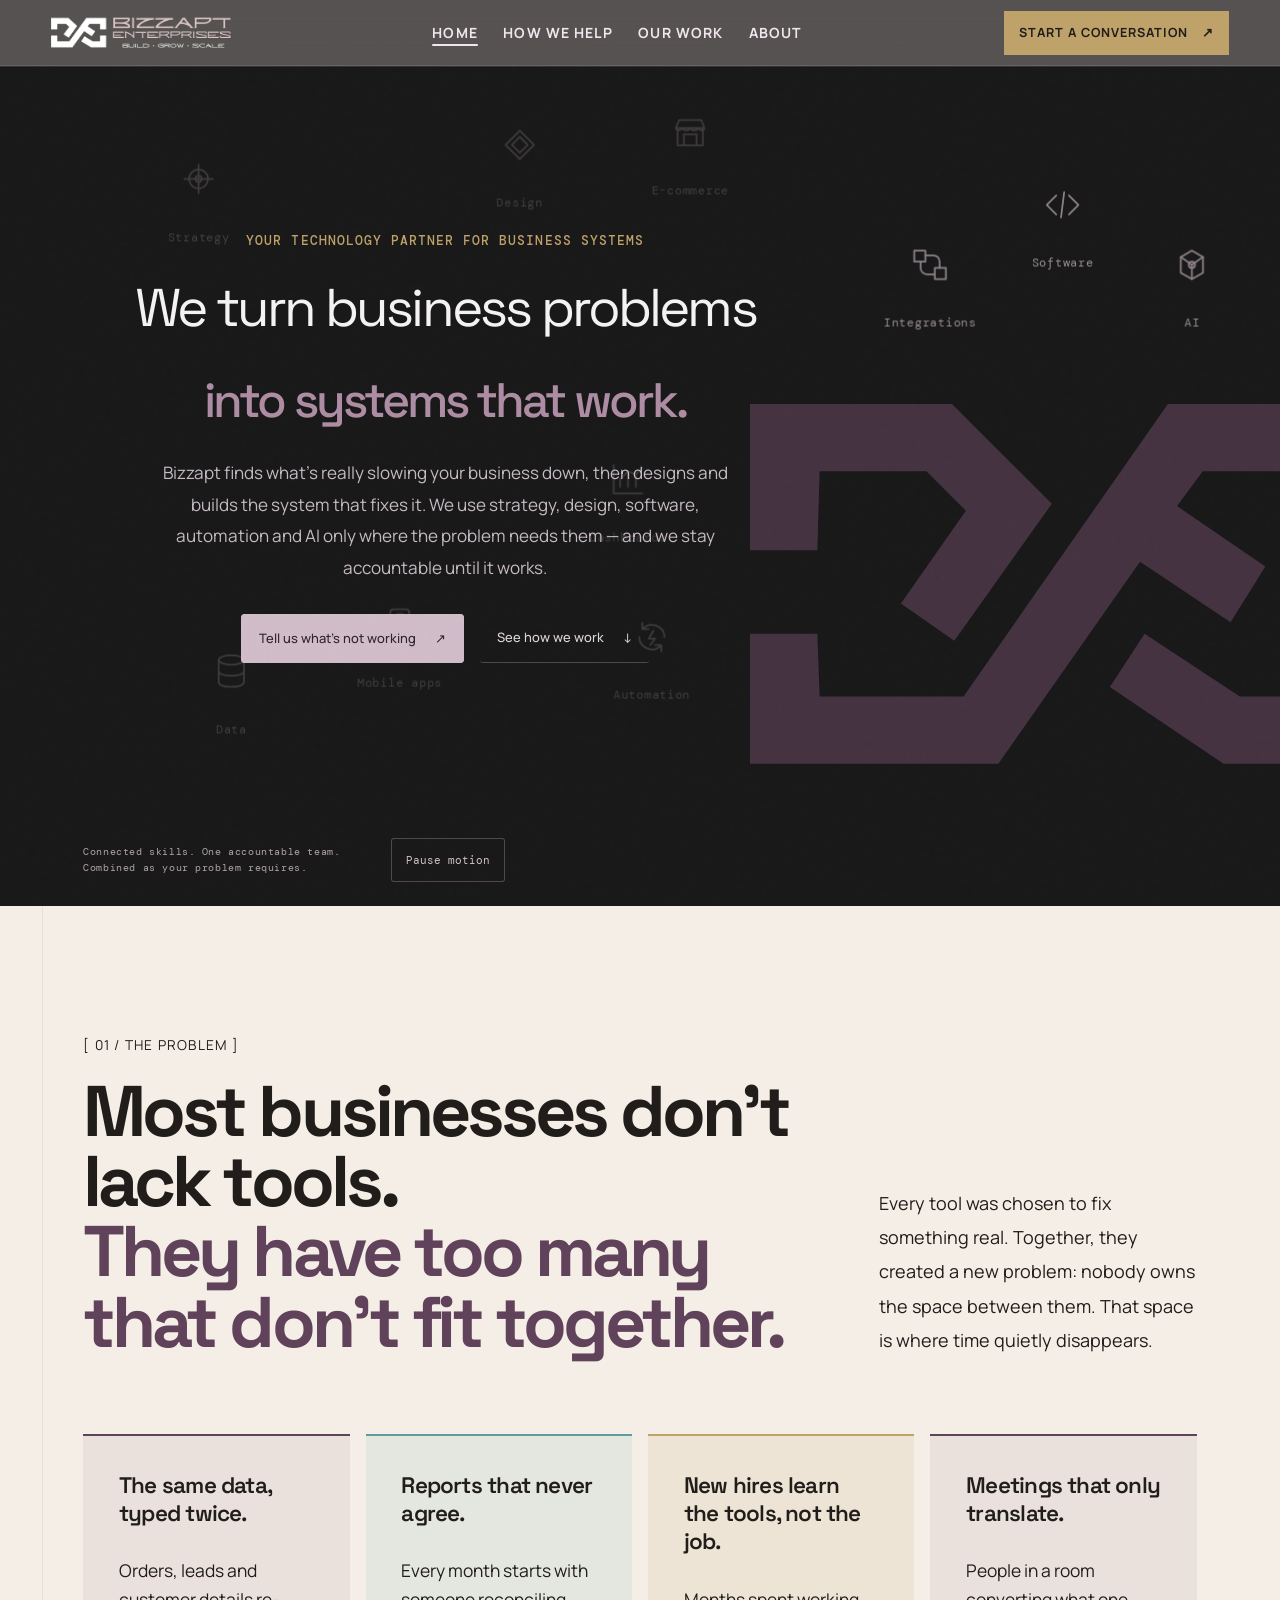
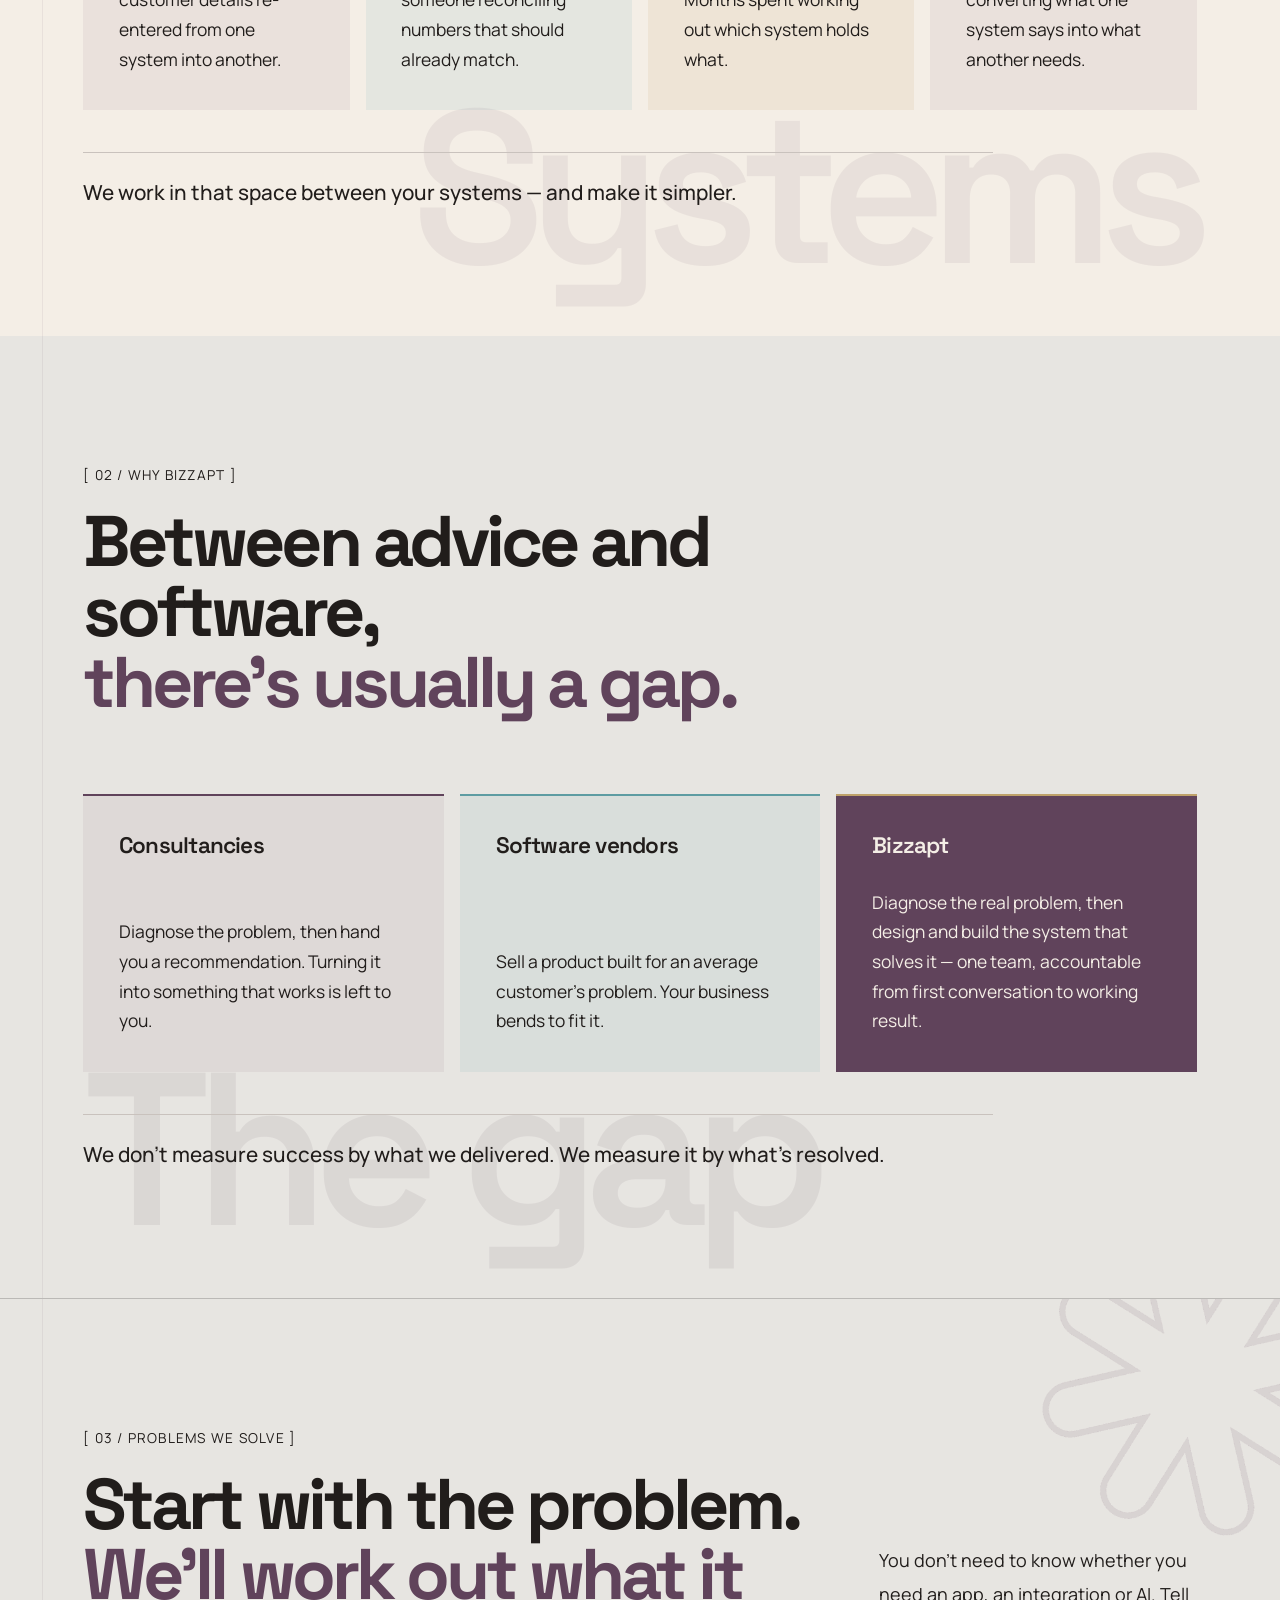
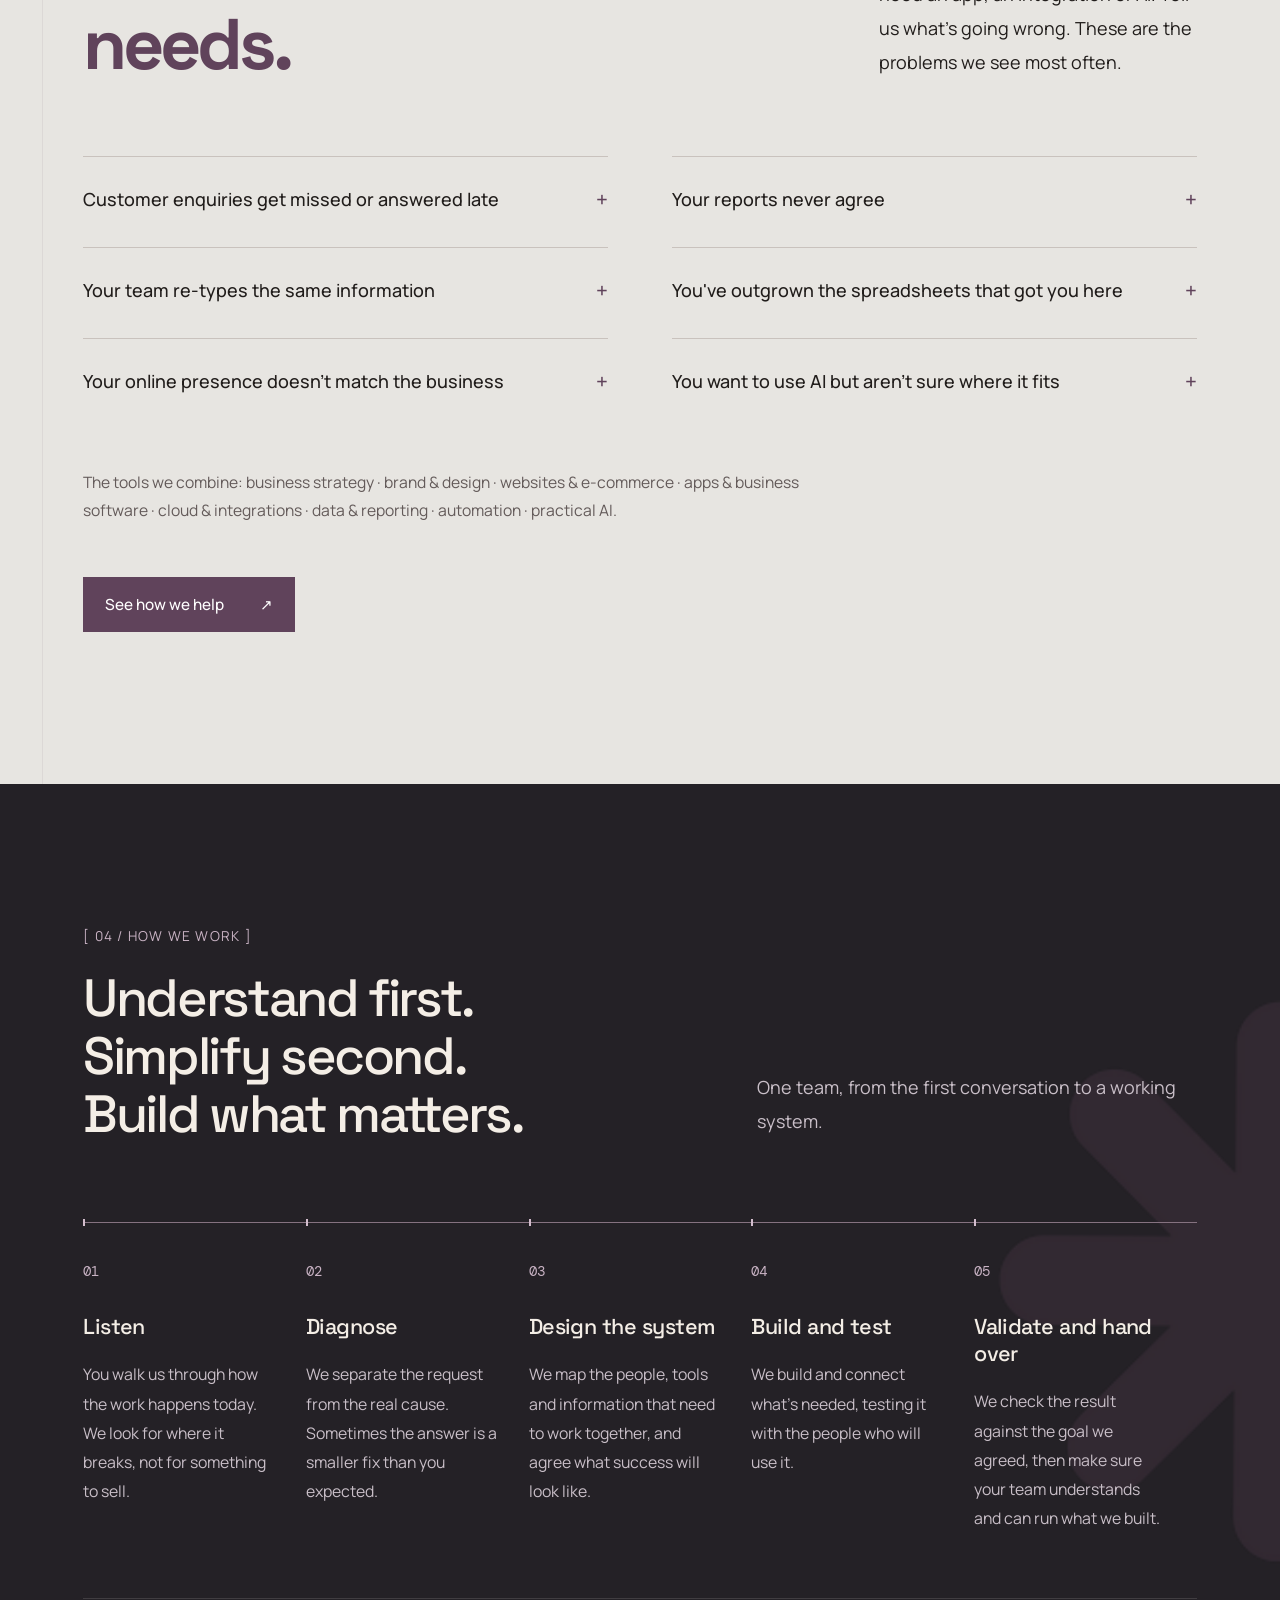
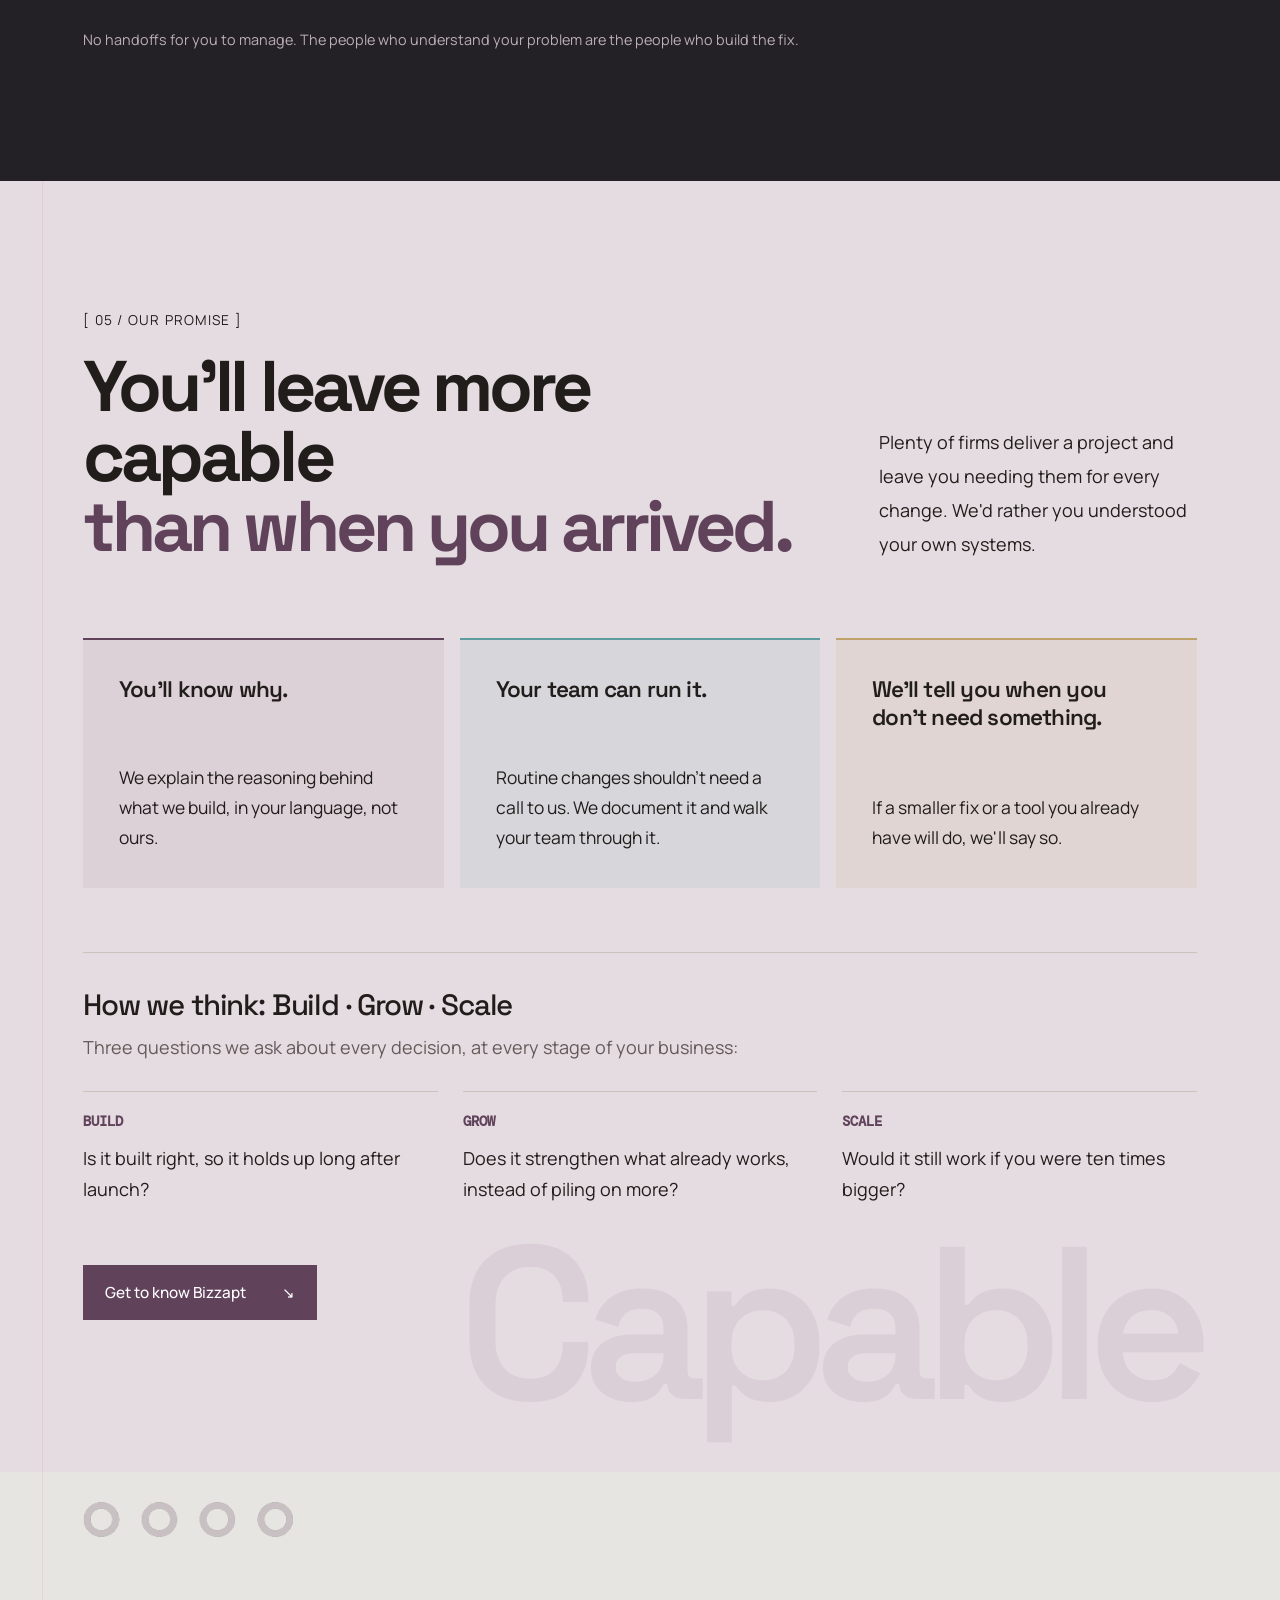
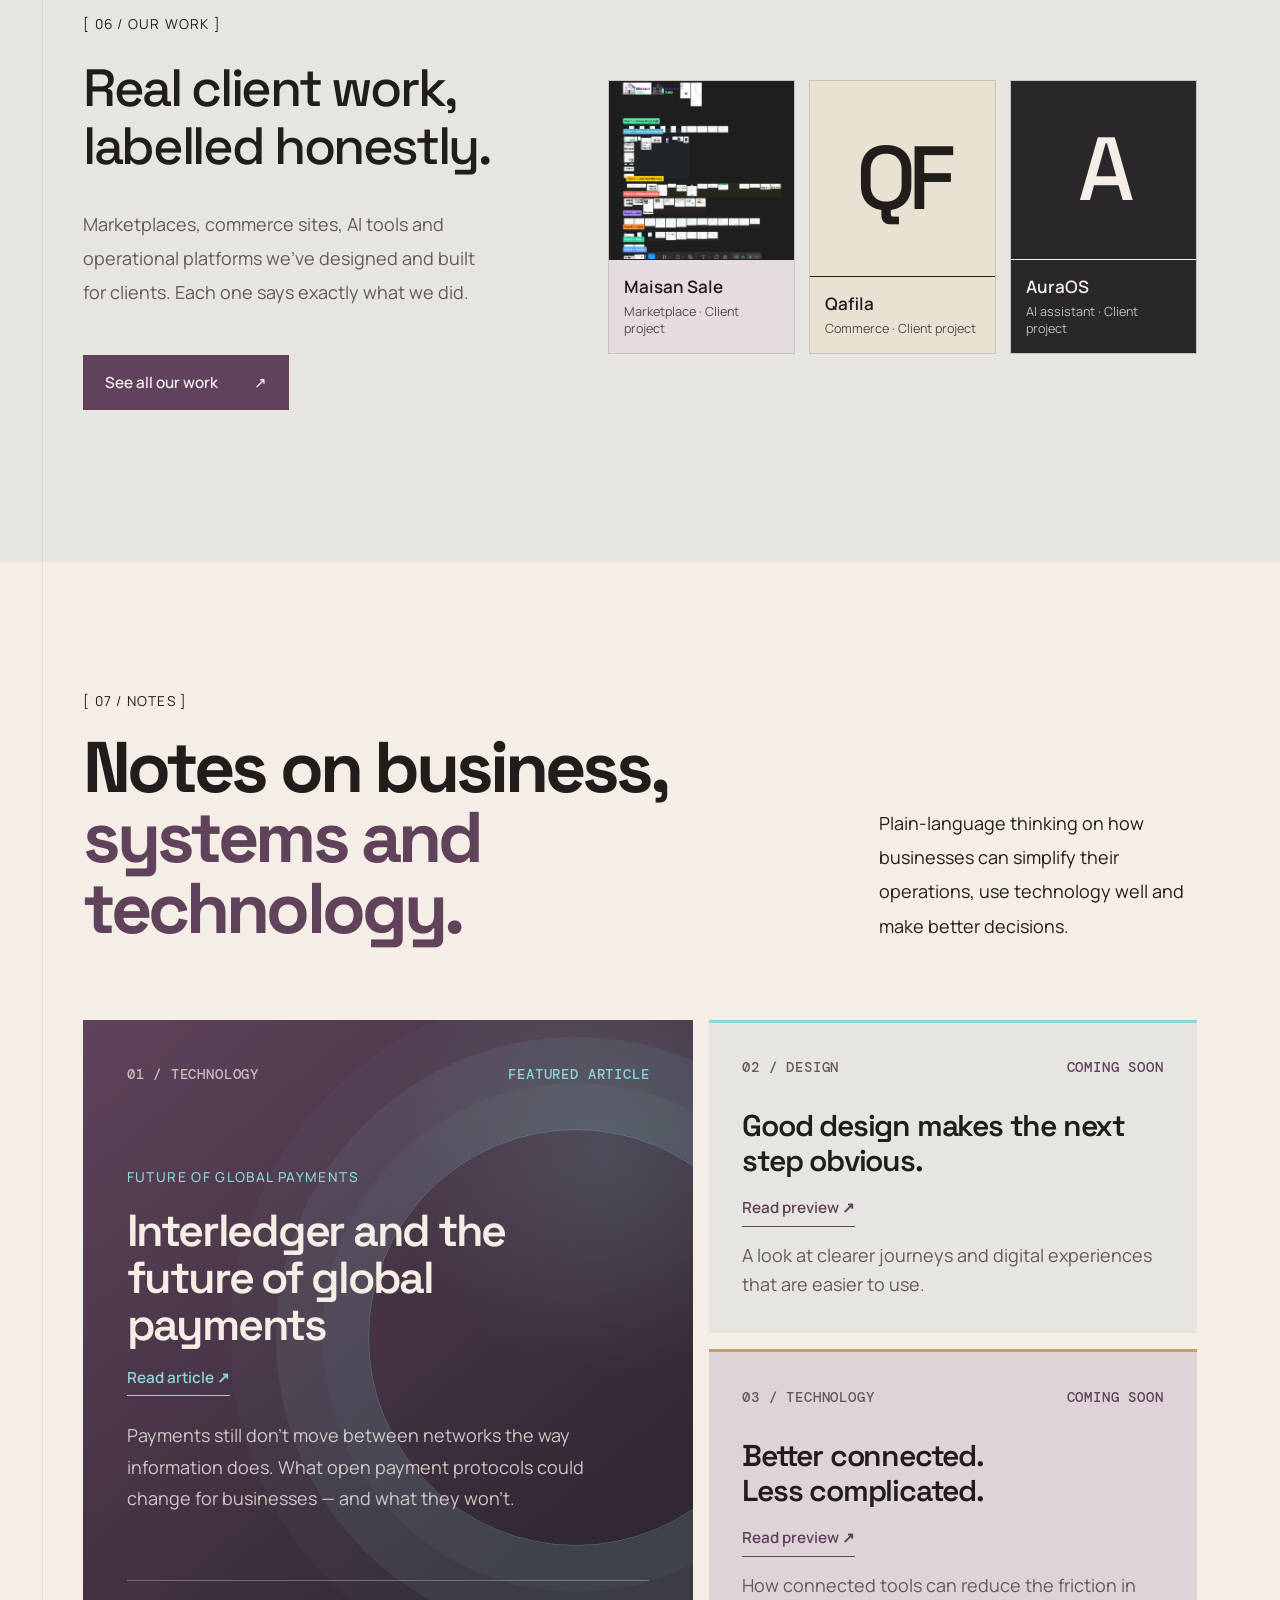
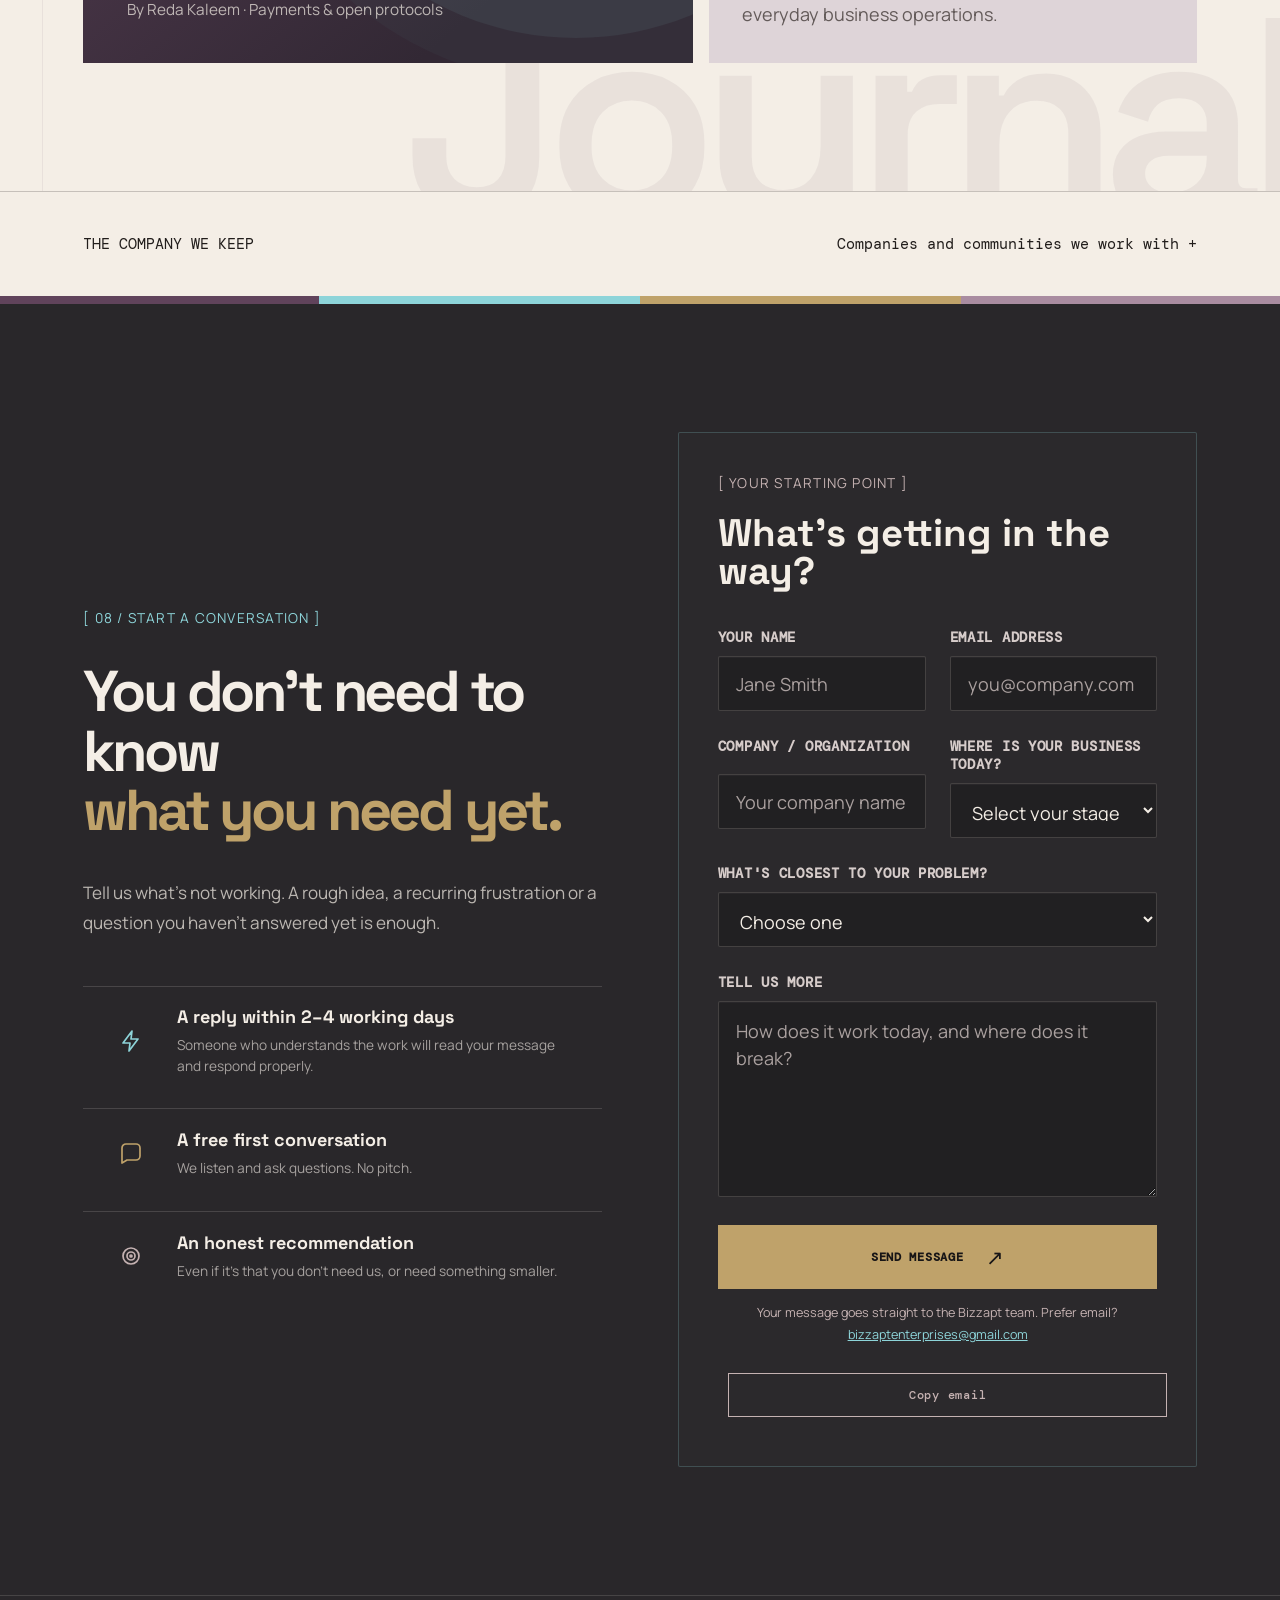
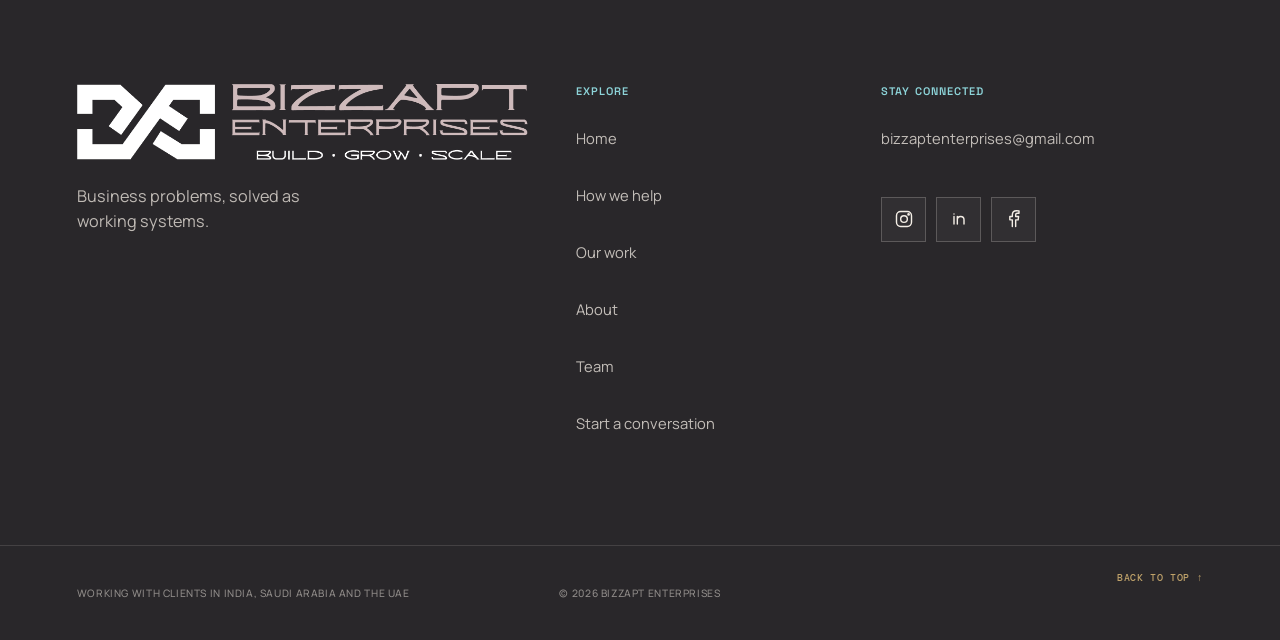
==== commit b9e4f46d: "Keep home background words within sections" ====
--- a/index.html
+++ b/index.html
@@ -21,7 +21,7 @@
 <meta content="Bizzapt — Business problems, solved as working systems" name="twitter:title"/>
 <meta content="Bizzapt finds what's slowing your business down, then designs and builds the system that fixes it — and stays accountable until it works." name="twitter:description"/>
 <meta content="https://bizzapt-web.vercel.app/assets/bizzapt-social.png" name="twitter:image"/>
-<link href="hero-field.css?v=6" rel="stylesheet"/><link href="typography.css?v=1" rel="stylesheet"/><link as="image" href="assets/brand-logo-dark.png" rel="preload"/><link href="spacing.css?v=blog-design-2" rel="stylesheet"/><link href="readability.css?v=1" rel="stylesheet"/><link href="homepage-spec.css?v=2" rel="stylesheet"/><link href="cursor-dot.css?v=4" rel="stylesheet"/></head>
+<link href="hero-field.css?v=6" rel="stylesheet"/><link href="typography.css?v=1" rel="stylesheet"/><link as="image" href="assets/brand-logo-dark.png" rel="preload"/><link href="spacing.css?v=blog-design-2" rel="stylesheet"/><link href="readability.css?v=1" rel="stylesheet"/><link href="homepage-spec.css?v=3" rel="stylesheet"/><link href="cursor-dot.css?v=4" rel="stylesheet"/></head>
 <body class="connected-site connected-home"><a class="skip-link" href="#main-content">Skip to main content</a>
 <div aria-hidden="true" class="noise"></div>
 <header class="site-header is-dark">
--- a/homepage-spec.css
+++ b/homepage-spec.css
@@ -19,11 +19,11 @@
 .connected-home .home-background-word {
   position: absolute;
   z-index: 0;
-  bottom: -.18em;
-  right: -.035em;
+  bottom: clamp(20px, 3vw, 48px);
+  right: var(--gutter);
   width: max-content;
   color: var(--plum);
-  font: 600 clamp(8rem, 21vw, 24rem)/1 var(--display);
+  font: 600 clamp(6rem, 17vw, 18rem)/1 var(--display);
   letter-spacing: -.075em;
   opacity: .075;
   white-space: nowrap;
@@ -32,8 +32,7 @@
 }
 .connected-home .home-why .home-background-word {
   right: auto;
-  left: -.055em;
-  bottom: -.12em;
+  left: var(--gutter);
   color: #493345;
 }
 .connected-home .home-promise .home-background-word { opacity: .08; }
@@ -75,7 +74,7 @@
  .connected-home .home-work-cards a { min-height: 180px; }
 }
 @media (max-width: 700px) {
- .connected-home .home-background-word { font-size: clamp(7.5rem, 27vw, 13rem); bottom: -.12em; opacity: .055; }
+ .connected-home .home-background-word { font-size: clamp(3.5rem, 18vw, 8rem); bottom: 18px; opacity: .055; }
  .connected-home .home-card-grid, .connected-home .home-card-grid-four, .connected-home .home-problems-grid, .connected-home .home-promise-thinking dl { grid-template-columns: 1fr; }
  .connected-home .home-card-grid article { min-height: 190px; }
  .connected-home .home-work-cards { grid-template-columns: repeat(3,minmax(0,1fr)); }
